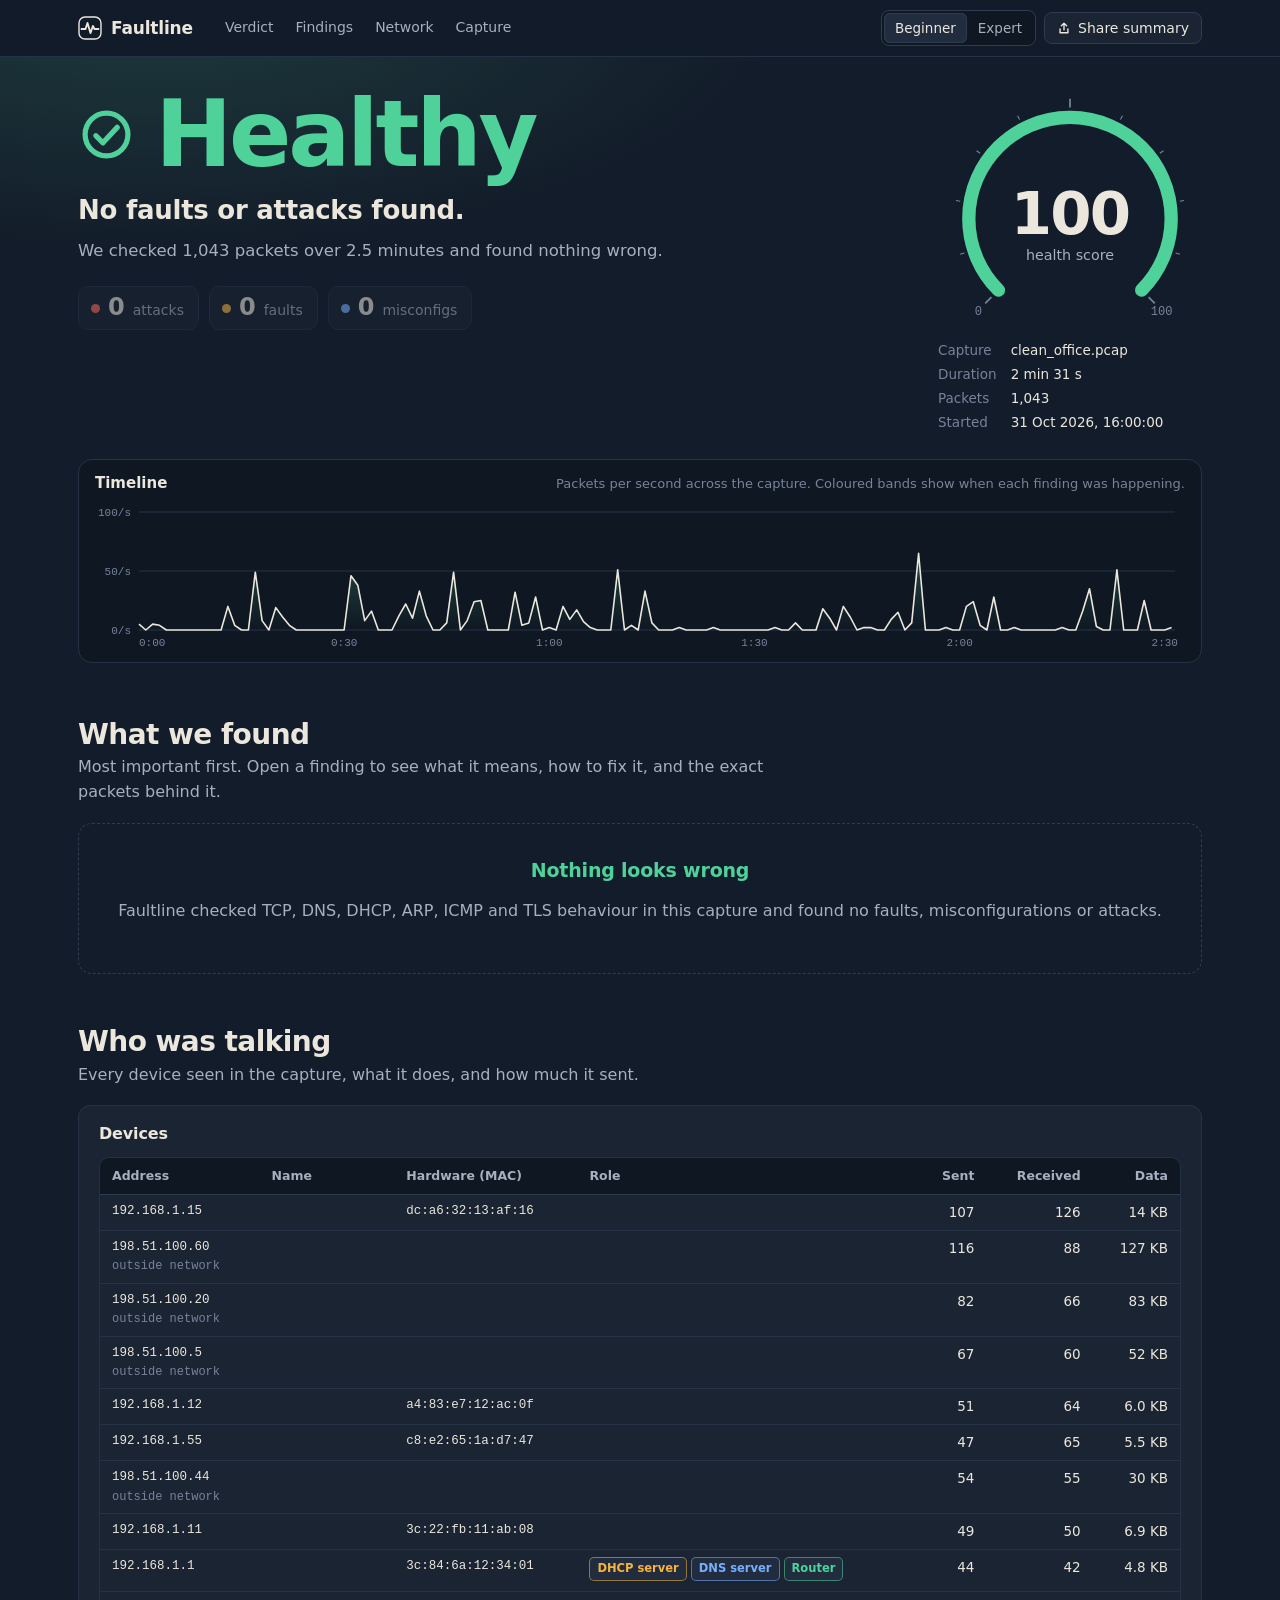
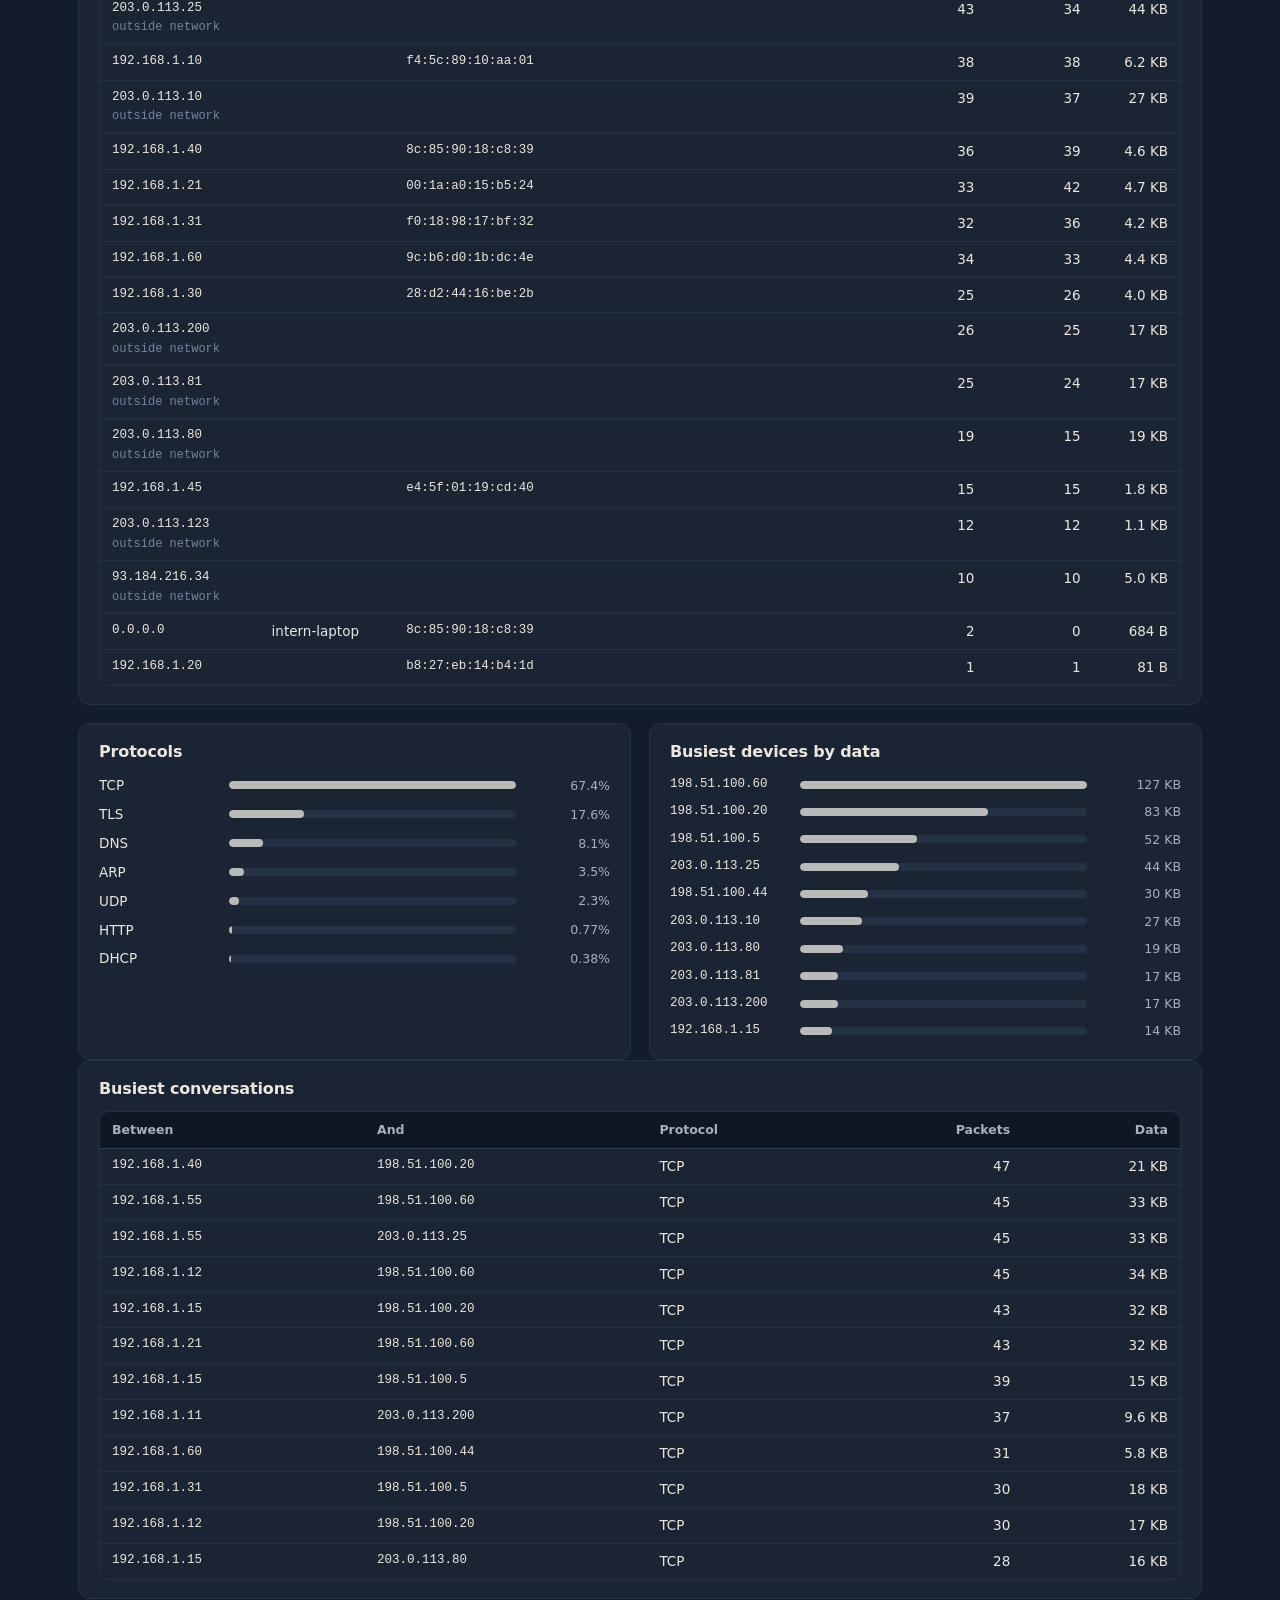
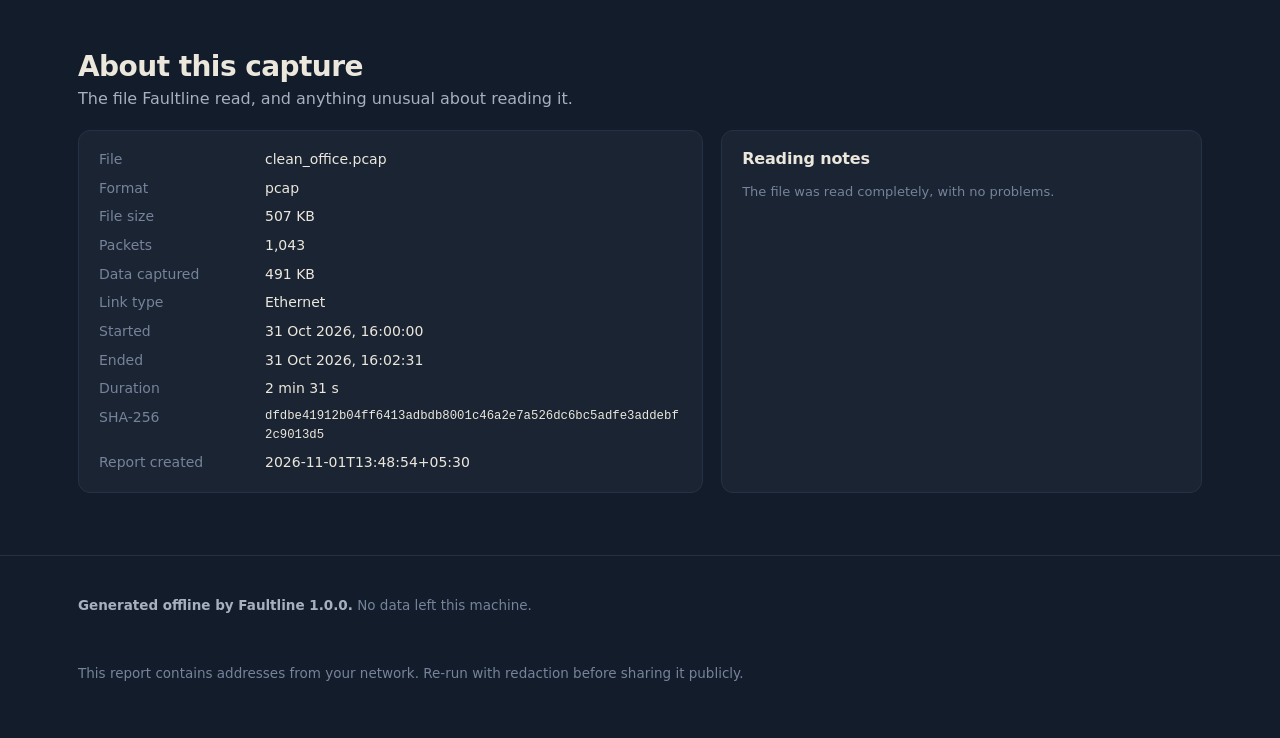
==== docs/examples/clean_office.html @ c8e60236 "All detectors complete: 100% detection, 100% fault/attack verdicts, 0 false alarms on 35-capture ben" ====
<!DOCTYPE html>
<html lang="en">
<head>
<meta charset="utf-8">
<meta http-equiv="Content-Security-Policy" content="default-src &#x27;none&#x27;; script-src &#x27;sha256-dtVXJClDF5Ho99ex5cM8N5N6ggix5v3qR6zgnEI3koM=&#x27;; style-src &#x27;sha256-35Ebjexa3i5wA7nlM9qO4n0eiUVCSTSyu6w2QqJTOJU=&#x27;; img-src data:; font-src &#x27;none&#x27;; connect-src &#x27;none&#x27;; object-src &#x27;none&#x27;; media-src &#x27;none&#x27;; frame-src &#x27;none&#x27;; worker-src &#x27;none&#x27;; manifest-src &#x27;none&#x27;; base-uri &#x27;none&#x27;; form-action &#x27;none&#x27;">
<meta name="referrer" content="no-referrer">
<meta name="viewport" content="width=device-width, initial-scale=1">
<meta name="color-scheme" content="dark light">
<meta name="generator" content="Faultline">
<link rel="icon" href="data:image/svg+xml,%3Csvg%20xmlns%3D%22http%3A%2F%2Fwww.w3.org%2F2000%2Fsvg%22%20viewBox%3D%220%200%2024%2024%22%3E%3Crect%20x%3D%221%22%20y%3D%221%22%20width%3D%2222%22%20height%3D%2222%22%20rx%3D%226%22%20fill%3D%22%23131c2a%22%20stroke%3D%22%23ece7dc%22%20stroke-width%3D%221.4%22%2F%3E%3Cpath%20d%3D%22M3.5%2013h4l2-6%203%2010%202.4-7%201.6%203h4%22%20fill%3D%22none%22%20stroke%3D%22%23ff6a5c%22%20stroke-width%3D%221.9%22%20stroke-linecap%3D%22round%22%20stroke-linejoin%3D%22round%22%2F%3E%3C%2Fsvg%3E">
<title>Healthy: clean_office.pcap | Faultline</title>
<style>/* Faultline report: one stylesheet for the exported report and the dashboard. */
:root {
  --bg: #131c2a;
  --bg-deep: #0f1723;
  --surface: #1a2433;
  --surface-2: #212d3f;
  --line: #2e3c52;
  --line-soft: #253246;
  --text: #ece7dc;
  --muted: #a6b0bf;
  --faint: #76839a;
  --attack: #ff6a5c;
  --fault: #f4b43e;
  --misconfig: #78aeff;
  --ok: #4fd19a;
  --info: #a9b4c4;
  --focus: #ffd98a;
  --status: var(--info);
  --sans: system-ui, -apple-system, "Segoe UI", Roboto, "Helvetica Neue", Arial, sans-serif;
  --display: "Avenir Next", "Avenir", "Segoe UI Variable Display", "Segoe UI", system-ui, -apple-system, sans-serif;
  --mono: ui-monospace, "SF Mono", SFMono-Regular, Menlo, Consolas, "Liberation Mono", monospace;
  color-scheme: dark;
}
[data-status="under_attack"] { --status: var(--attack); }
[data-status="faulty"] { --status: var(--fault); }
[data-status="minor_issues"] { --status: var(--misconfig); }
[data-status="healthy"] { --status: var(--ok); }

* { box-sizing: border-box; }
html { scroll-behavior: smooth; scroll-padding-top: 72px; }
body {
  margin: 0;
  background: var(--bg);
  color: var(--text);
  font: 16px/1.55 var(--sans);
  -webkit-font-smoothing: antialiased;
  text-rendering: optimizeLegibility;
}
a { color: inherit; }
button { font: inherit; color: inherit; }
:focus-visible { outline: 2px solid var(--focus); outline-offset: 2px; border-radius: 4px; }
code, .mono { font-family: var(--mono); font-size: .88em; }
code {
  background: var(--bg-deep);
  border: 1px solid var(--line-soft);
  border-radius: 5px;
  padding: .05em .4em;
  white-space: pre-wrap;
  word-break: break-word;
}
.sr-only { position: absolute; width: 1px; height: 1px; overflow: hidden; clip: rect(0 0 0 0); white-space: nowrap; }
.wrap { max-width: 1180px; margin: 0 auto; padding: 0 28px; }
noscript p { padding: 24px; }

/* ---------- top bar ---------- */
.topbar {
  position: sticky; top: 0; z-index: 20;
  background: rgba(19, 28, 42, .92);
  backdrop-filter: blur(10px);
  -webkit-backdrop-filter: blur(10px);
  border-bottom: 1px solid var(--line-soft);
}
.topbar .wrap { display: flex; align-items: center; gap: 22px; height: 56px; }
.brand { display: flex; align-items: center; gap: 9px; font: 700 17px/1 var(--display); letter-spacing: -.01em; text-decoration: none; }
.brand svg { display: block; }
.navlinks { display: flex; gap: 2px; margin-right: auto; }
.navlinks a { white-space: nowrap; text-decoration: none; color: var(--muted); font-size: 14px; padding: 6px 10px; border-radius: 6px; }
.navlinks a:hover { color: var(--text); background: var(--surface); }
.tools { display: flex; align-items: center; gap: 8px; }
.btn {
  display: inline-flex; align-items: center; gap: 7px;
  border: 1px solid var(--line); background: var(--surface);
  border-radius: 8px; padding: 7px 12px; font-size: 14px; cursor: pointer;
  text-decoration: none; white-space: nowrap; line-height: 1.2;
}
.btn:hover { background: var(--surface-2); border-color: #3c4d68; }
.btn.primary { background: var(--text); color: var(--bg); border-color: var(--text); font-weight: 600; }
.btn.primary:hover { background: #fff; }
.btn svg { flex: none; }
.segmented { display: inline-flex; border: 1px solid var(--line); border-radius: 8px; padding: 2px; background: var(--bg-deep); }
.segmented button { border: 0; background: none; border-radius: 6px; padding: 5px 11px; font-size: 13.5px; color: var(--muted); cursor: pointer; }
.segmented button[aria-pressed="true"] { background: var(--surface-2); color: var(--text); box-shadow: inset 0 0 0 1px var(--line); }

/* ---------- verdict hero ---------- */
.hero { padding: 34px 0 10px; position: relative; }
.hero::before {
  content: ""; position: absolute; inset: 0 0 auto 0; height: 420px; pointer-events: none;
  background: radial-gradient(900px 340px at 12% -10%, color-mix(in srgb, var(--status) 16%, transparent), transparent 70%);
}
.hero-grid { position: relative; display: grid; grid-template-columns: minmax(0, 1fr) 264px; gap: 40px; align-items: start; }
.status-word {
  margin: 0;
  font: 800 clamp(52px, 7.4vw, 92px)/.95 var(--display);
  letter-spacing: -.035em;
  color: var(--status);
  display: flex; align-items: center; gap: .22em;
}
.status-word .glyph { flex: none; width: .62em; height: .62em; }
.headline { margin: 16px 0 0; font: 600 clamp(20px, 2.1vw, 26px)/1.3 var(--display); letter-spacing: -.01em; max-width: 34ch; }
.summary { margin: 10px 0 0; color: var(--muted); max-width: 68ch; font-size: 16.5px; }
.counts { display: flex; flex-wrap: wrap; gap: 10px; margin: 22px 0 0; padding: 0; list-style: none; }
.count {
  display: flex; align-items: baseline; gap: 8px;
  padding: 8px 14px 8px 12px; border-radius: 10px;
  background: var(--surface); border: 1px solid var(--line-soft);
  text-decoration: none;
}
button.count { cursor: pointer; }
button.count:hover { border-color: var(--line); background: var(--surface-2); }
.count b { font: 700 24px/1 var(--display); }
.count span { color: var(--muted); font-size: 14px; }
.count::before { content: ""; width: 9px; height: 9px; border-radius: 50%; background: var(--c); align-self: center; }
.count.zero { opacity: .55; }
.c-attack { --c: var(--attack); }
.c-fault { --c: var(--fault); }
.c-misconfig { --c: var(--misconfig); }
.c-info { --c: var(--info); }
.c-ok { --c: var(--ok); }

.hero-side { display: flex; flex-direction: column; align-items: stretch; gap: 14px; }
.gauge { width: 100%; max-width: 264px; display: block; }
.gauge .track { stroke: var(--line); }
.gauge .tick { stroke: var(--faint); }
.gauge .value { stroke: var(--status); }
.gauge .num { fill: var(--text); font: 800 54px var(--display); letter-spacing: -.03em; }
.gauge .lbl { fill: var(--muted); font: 500 13px var(--sans); }
.gauge .end { fill: var(--faint); font: 500 11px var(--mono); }
.meta { display: grid; grid-template-columns: auto 1fr; gap: 3px 14px; margin: 0; font-size: 13.5px; }
.meta dt { color: var(--faint); }
.meta dd { margin: 0; color: var(--text); overflow-wrap: anywhere; }
.notice {
  position: relative; margin: 20px 0 0; padding: 10px 14px; border-radius: 10px;
  border: 1px solid color-mix(in srgb, var(--fault) 45%, transparent);
  background: color-mix(in srgb, var(--fault) 9%, transparent);
  font-size: 14px; display: flex; gap: 10px; align-items: baseline;
}
.notice a { color: var(--fault); }
.privacy { border-color: color-mix(in srgb, var(--ok) 45%, transparent); background: color-mix(in srgb, var(--ok) 8%, transparent); }

/* ---------- seismogram timeline ---------- */
.seismo { position: relative; margin: 26px 0 0; padding: 14px 16px 12px; background: var(--bg-deep); border: 1px solid var(--line-soft); border-radius: 14px; }
.seismo-head { display: flex; align-items: baseline; justify-content: space-between; gap: 16px; margin-bottom: 6px; }
.seismo-head h2 { margin: 0; font: 600 15px/1.2 var(--display); }
.seismo-head p { margin: 0; color: var(--faint); font-size: 13px; }
.chart { position: relative; min-height: 150px; }
.chart svg { display: block; width: 100%; height: 100%; overflow: visible; }
.chart .grid { stroke: var(--line-soft); stroke-width: 1; }
.chart .axis { fill: var(--faint); font: 11px var(--mono); }
.chart .trace { fill: none; stroke: var(--text); stroke-width: 1.6; stroke-linejoin: round; }
.chart .fill { fill: url(#fl-trace-fill); }
.chart stop.s0 { stop-color: var(--status); stop-opacity: .26; }
.chart stop.s1 { stop-color: var(--status); stop-opacity: 0; }
.k-attack { fill: var(--attack); stroke: var(--attack); --c: var(--attack); }
.k-fault { fill: var(--fault); stroke: var(--fault); --c: var(--fault); }
.k-misconfig { fill: var(--misconfig); stroke: var(--misconfig); --c: var(--misconfig); }
.k-info { fill: var(--info); stroke: var(--info); --c: var(--info); }
.chart .band { stroke: none; }
.chart .stem { stroke-width: 1; opacity: .55; fill: none; }
.chart .pin rect { stroke: var(--bg-deep); stroke-width: 2; }
.chart .band { opacity: .07; }
.chart .band.hot { opacity: .2; }
.chart .lane { opacity: .85; }
.chart .lane.hot { opacity: 1; stroke: var(--text); stroke-width: 1; }
.chart .pin { cursor: pointer; }
.chart .pin-label { font: 700 11px var(--sans); fill: var(--bg-deep); stroke: none; pointer-events: none; }
.chart .cursor { stroke: var(--focus); stroke-width: 1; opacity: 0; pointer-events: none; }
.chart.hovering .cursor { opacity: .8; }
.tooltip {
  position: absolute; top: 0; z-index: 3; pointer-events: none; opacity: 0;
  min-width: 170px; max-width: 280px; padding: 8px 10px; border-radius: 8px;
  background: var(--surface-2); border: 1px solid var(--line); font-size: 12.5px;
  box-shadow: 0 8px 24px rgba(0, 0, 0, .35);
}
.chart.hovering .tooltip { opacity: 1; }
.tooltip b { font-family: var(--mono); font-weight: 600; }
.tooltip ul { margin: 4px 0 0; padding: 0; list-style: none; }
.tooltip li { display: flex; gap: 6px; align-items: baseline; color: var(--muted); }
.tooltip li::before { content: ""; flex: none; width: 7px; height: 7px; border-radius: 2px; background: var(--c); transform: translateY(-1px); }
.legend { display: flex; flex-wrap: wrap; gap: 6px; margin: 10px 0 0; padding: 0; list-style: none; }
.legend button {
  display: inline-flex; align-items: center; gap: 7px; max-width: 360px;
  border: 1px solid var(--line-soft); background: var(--surface); border-radius: 999px;
  padding: 3px 11px 3px 4px; font-size: 12.5px; color: var(--muted); cursor: pointer;
}
.legend button:hover { color: var(--text); border-color: var(--line); }
.legend .fid { font: 600 11px/1 var(--mono); color: var(--bg); background: var(--c); border-radius: 999px; padding: 4px 6px; }
.legend .ltxt { overflow: hidden; text-overflow: ellipsis; white-space: nowrap; }

@media (prefers-reduced-motion: no-preference) {
  .chart .trace.draw { stroke-dasharray: var(--len); stroke-dashoffset: var(--len); animation: draw 1.6s cubic-bezier(.3, .6, .2, 1) .15s forwards; }
  .chart .fill.draw { opacity: 0; animation: fade .8s ease 1.1s forwards; }
  .gauge .value.draw { animation: sweep 1.3s cubic-bezier(.3, .6, .2, 1) .2s backwards; }
  .card-body { animation: fade .22s ease; }
}
@keyframes draw { to { stroke-dashoffset: 0; } }
@keyframes fade { from { opacity: 0; } to { opacity: 1; } }
@keyframes sweep { from { stroke-dashoffset: var(--arc); } }

/* ---------- sections ---------- */
.section { padding: 46px 0 6px; }
.section-head { display: flex; align-items: end; justify-content: space-between; gap: 20px; flex-wrap: wrap; margin-bottom: 18px; }
.section-head h2, .h2 { margin: 0; font: 700 28px/1.15 var(--display); letter-spacing: -.02em; }
.section-head p { margin: 4px 0 0; color: var(--muted); max-width: 70ch; }
h3 { font: 600 19px/1.3 var(--display); letter-spacing: -.01em; margin: 0; }
h4 { margin: 0 0 6px; font: 600 14.5px/1.3 var(--display); color: var(--text); }

/* pills */
.pill { display: inline-flex; align-items: center; gap: 6px; font-size: 12.5px; font-weight: 600; line-height: 1; padding: 5px 9px; border-radius: 999px; color: var(--c); background: color-mix(in srgb, var(--c) 14%, transparent); border: 1px solid color-mix(in srgb, var(--c) 35%, transparent); white-space: nowrap; }
.sev { display: inline-flex; align-items: center; gap: 6px; font-size: 13px; color: var(--muted); white-space: nowrap; }
.pips { display: inline-flex; gap: 2px; }
.pips i { width: 4px; height: 11px; border-radius: 1px; background: var(--line); }
.pips i.on { background: var(--c, var(--text)); }
.conf { font-size: 13px; color: var(--muted); white-space: nowrap; }
.fid-tag { font: 600 12px var(--mono); color: var(--faint); }

/* ---------- fix this first ---------- */
.incidents { display: grid; gap: 16px; }
.incident {
  position: relative; display: grid; grid-template-columns: minmax(0, 1.25fr) minmax(0, 1fr); gap: 0;
  border-radius: 16px; overflow: hidden;
  background: var(--surface); border: 1px solid var(--line-soft);
}
.incident::before { content: ""; position: absolute; left: 0; top: 0; bottom: 0; width: 4px; background: var(--c); }
.incident-main { padding: 22px 24px 22px 28px; }
.incident-main .row { display: flex; gap: 10px; align-items: center; flex-wrap: wrap; margin-bottom: 10px; }
.incident-main p.story { color: var(--muted); margin: 10px 0 16px; max-width: 64ch; }
.chain { display: flex; flex-wrap: wrap; align-items: stretch; gap: 0; margin: 0; padding: 0; list-style: none; }
.chain li { display: flex; align-items: center; }
.chain li + li::before {
  content: ""; width: 34px; height: 2px; flex: none; margin: 0 2px;
  background: linear-gradient(90deg, color-mix(in srgb, var(--c) 70%, transparent), var(--line));
}
.node {
  display: flex; flex-direction: column; gap: 2px; align-items: flex-start; text-align: left;
  max-width: 250px; padding: 8px 12px; border-radius: 10px; cursor: pointer;
  background: var(--bg-deep); border: 1px solid var(--line);
}
.node:hover { border-color: var(--c); }
.node small { font-size: 11.5px; color: var(--faint); }
.node small b { color: var(--c); font-weight: 600; }
.node span { font-size: 13.5px; line-height: 1.3; }
.node.root { border-color: color-mix(in srgb, var(--c) 60%, transparent); box-shadow: 0 0 0 3px color-mix(in srgb, var(--c) 12%, transparent); }
.incident-fix { padding: 22px 24px; background: var(--surface-2); border-left: 1px solid var(--line-soft); }
.steps { margin: 0; padding: 0; list-style: none; counter-reset: s; display: grid; gap: 10px; }
.steps li { counter-increment: s; display: grid; grid-template-columns: 26px 1fr; gap: 10px; align-items: start; }
.steps li::before {
  content: counter(s); display: grid; place-items: center; width: 24px; height: 24px; border-radius: 50%;
  font: 700 12.5px/1 var(--display); color: var(--bg); background: var(--text); margin-top: 1px;
}

/* ---------- findings ---------- */
.chips { display: flex; gap: 6px; flex-wrap: wrap; }
.chip { border: 1px solid var(--line); background: transparent; border-radius: 999px; padding: 6px 13px; font-size: 14px; color: var(--muted); cursor: pointer; display: inline-flex; gap: 7px; align-items: center; }
.chip:hover { color: var(--text); }
.chip[aria-pressed="true"] { color: var(--bg); background: var(--text); border-color: var(--text); }
.chip .n { font: 600 12px var(--mono); opacity: .8; }
.chip[disabled] { opacity: .4; cursor: default; }
.finding-list { display: grid; gap: 12px; }
.card {
  position: relative; border-radius: 12px; background: var(--surface); border: 1px solid var(--line-soft);
  scroll-margin-top: 76px;
}
.card::before { content: ""; position: absolute; left: -1px; top: 14px; bottom: 14px; width: 3px; border-radius: 2px; background: var(--c); }
.card.flash { animation: flash 1.4s ease; }
@keyframes flash { 0%, 40% { box-shadow: 0 0 0 2px var(--c); } 100% { box-shadow: 0 0 0 0 transparent; } }
.card-head { display: grid; grid-template-columns: minmax(0, 1fr) auto; gap: 8px 18px; padding: 18px 22px; }
.card-tags { display: flex; gap: 10px; align-items: center; flex-wrap: wrap; margin-bottom: 8px; }
.card-head p { margin: 5px 0 0; color: var(--muted); max-width: 78ch; }
.toggle {
  align-self: start; border: 1px solid var(--line); background: var(--bg-deep); border-radius: 8px;
  padding: 7px 12px; font-size: 13.5px; cursor: pointer; display: inline-flex; gap: 7px; align-items: center; color: var(--muted);
}
.toggle:hover { color: var(--text); }
.toggle svg { transition: transform .2s ease; }
.toggle[aria-expanded="true"] svg { transform: rotate(180deg); }
.symlink { display: inline-flex; gap: 6px; align-items: center; margin-top: 8px; font-size: 13.5px; color: var(--muted); }
.linkish { background: none; border: 0; padding: 0; color: var(--text); text-decoration: underline; text-decoration-color: var(--faint); text-underline-offset: 3px; cursor: pointer; font-size: inherit; }
.linkish:hover { text-decoration-color: var(--text); }
.card-body { border-top: 1px solid var(--line-soft); padding: 20px 22px 22px; display: grid; gap: 22px; }
.card-body[hidden] { display: none; }
.cols { display: grid; grid-template-columns: minmax(0, 1fr) minmax(0, 1fr); gap: 22px 28px; }
.cols-right { display: grid; gap: 20px; align-content: start; }
.block p { margin: 0; color: var(--text); }
.block p + p { margin-top: 8px; }
.analogy { color: var(--muted) !important; padding-left: 12px; border-left: 2px solid var(--line); font-style: italic; }
.ordered { margin: 0; padding: 0; list-style: none; counter-reset: s; display: grid; gap: 8px; }
.ordered li { counter-increment: s; display: grid; grid-template-columns: 22px 1fr; gap: 8px; }
.ordered li::before { content: counter(s) "."; font: 600 14px var(--display); color: var(--faint); text-align: right; }

/* reasoning */
.reason { background: var(--bg-deep); border: 1px solid var(--line-soft); border-radius: 12px; padding: 16px 18px; }
.reason > p.lead { margin: 0 0 12px; color: var(--muted); font-size: 14.5px; }
.scorebar { display: flex; height: 12px; border-radius: 999px; overflow: hidden; background: var(--line-soft); }
.scorebar i { display: block; height: 100%; background: var(--c); min-width: 0; }
.scorebar i + i { box-shadow: -2px 0 0 var(--bg-deep); }
.scorekey { display: flex; flex-wrap: wrap; gap: 6px 18px; margin: 8px 0 14px; padding: 0; list-style: none; font-size: 13px; color: var(--muted); }
.scorekey li { display: flex; align-items: center; gap: 6px; }
.scorekey li::before { content: ""; width: 9px; height: 9px; border-radius: 2px; background: var(--c); }
.scorekey li.win { color: var(--text); font-weight: 600; }
.hyps { display: grid; grid-template-columns: repeat(auto-fit, minmax(220px, 1fr)); gap: 12px; }
.hyp h5 { margin: 0 0 6px; font: 600 13px var(--sans); color: var(--c); display: flex; gap: 8px; align-items: center; }
.hyp ul { margin: 0; padding: 0; list-style: none; display: grid; gap: 6px; }
.hyp li { display: grid; grid-template-columns: 34px 1fr; gap: 8px; font-size: 14px; align-items: baseline; }
.dots { display: inline-flex; gap: 3px; }
.dots i { width: 7px; height: 7px; border-radius: 50%; background: var(--line); }
.dots i.on { background: var(--c); }
.dots i.half { background: linear-gradient(90deg, var(--c) 50%, var(--line) 50%); }
.whynot { margin: 14px 0 0; padding: 0; list-style: none; display: grid; gap: 8px; }
.whynot li { border-top: 1px dashed var(--line); padding-top: 10px; font-size: 14px; }
.whynot b { font-weight: 600; }
.whynot p { margin: 3px 0 0; color: var(--muted); }

/* evidence */
.evidence-tools { display: flex; flex-wrap: wrap; gap: 8px; align-items: center; margin-bottom: 10px; }
.filter { display: flex; align-items: center; gap: 8px; flex-wrap: wrap; font-size: 13px; color: var(--muted); }
.filter code { font-size: 12.5px; max-width: 520px; overflow: hidden; text-overflow: ellipsis; white-space: nowrap; display: inline-block; vertical-align: bottom; }
.table-scroll { overflow-x: auto; border: 1px solid var(--line-soft); border-radius: 10px; }
table { border-collapse: collapse; width: 100%; font-size: 13.5px; }
th { text-align: left; font-weight: 600; color: var(--muted); font-size: 12.5px; padding: 8px 12px; border-bottom: 1px solid var(--line); background: var(--bg-deep); white-space: nowrap; }
td { padding: 7px 12px; border-bottom: 1px solid var(--line-soft); vertical-align: top; }
tr:last-child td { border-bottom: 0; }
td.num, th.num { text-align: right; font-variant-numeric: tabular-nums; white-space: nowrap; }
td.mono { font-family: var(--mono); font-size: 12.5px; overflow-wrap: anywhere; }
.evidence td.mono { white-space: pre-wrap; }
.more { margin: 8px 0 0; font-size: 13px; color: var(--faint); }
.hostlist { display: flex; flex-wrap: wrap; gap: 6px; margin: 0; padding: 0; list-style: none; }
.hostlist li { font: 12.5px var(--mono); background: var(--bg-deep); border: 1px solid var(--line-soft); border-radius: 6px; padding: 3px 7px; overflow-wrap: anywhere; }
.mitre { display: inline-flex; gap: 8px; align-items: center; font-size: 13.5px; padding: 6px 10px; border-radius: 8px; border: 1px solid color-mix(in srgb, var(--attack) 35%, transparent); background: color-mix(in srgb, var(--attack) 7%, transparent); }
.mitre b { font-family: var(--mono); font-weight: 600; color: var(--attack); }
.tech { font: 13px/1.6 var(--mono); color: var(--muted); background: var(--bg-deep); border: 1px solid var(--line-soft); border-radius: 10px; padding: 12px 14px; margin: 0; white-space: pre-wrap; overflow-wrap: anywhere; }
.metrics { display: grid; grid-template-columns: repeat(auto-fill, minmax(170px, 1fr)); gap: 6px 16px; margin: 10px 0 0; font-size: 13px; }
.metrics div { display: flex; flex-direction: column; }
.metrics dt { color: var(--faint); font-family: var(--mono); font-size: 11.5px; }
.metrics dd { margin: 0; overflow-wrap: anywhere; }
body:not(.expert) .expert-only { display: none !important; }
body.expert .beginner-only { display: none !important; }
.empty { padding: 34px; text-align: center; color: var(--muted); border: 1px dashed var(--line); border-radius: 14px; }
.empty h3 { color: var(--ok); margin-bottom: 6px; }

/* ---------- network ---------- */
.net-grid { display: grid; grid-template-columns: minmax(0, 1fr) minmax(0, 1fr); gap: 18px; margin-top: 18px; }
.panel { background: var(--surface); border: 1px solid var(--line-soft); border-radius: 12px; padding: 18px 20px; }
.panel h3 { font-size: 16px; margin-bottom: 12px; }
.hosts td:first-child { white-space: nowrap; }
.badge { display: inline-block; font-family: var(--sans); white-space: nowrap; font-size: 11.5px; font-weight: 600; padding: 2px 7px; margin: 0 4px 3px 0; border-radius: 5px; background: var(--surface-2); border: 1px solid var(--line); color: var(--text); }
.badge.r-gateway { border-color: color-mix(in srgb, var(--ok) 55%, transparent); color: var(--ok); }
.badge.r-dns-server { border-color: color-mix(in srgb, var(--misconfig) 55%, transparent); color: var(--misconfig); }
.badge.r-dhcp-server { border-color: color-mix(in srgb, var(--fault) 55%, transparent); color: var(--fault); }
.badge.flag { border-color: color-mix(in srgb, var(--attack) 55%, transparent); color: var(--attack); }
.ext { color: var(--faint); font-size: 12px; }
.bars { margin: 0; padding: 0; list-style: none; display: grid; gap: 8px; }
.bars li { display: grid; grid-template-columns: 120px minmax(0, 1fr) 84px; gap: 10px; align-items: center; font-size: 13.5px; }
.bars .lbl { overflow: hidden; text-overflow: ellipsis; white-space: nowrap; }
.bars .lbl.mono { font-size: 12.5px; }
.bars .bar { height: 8px; border-radius: 999px; background: var(--line-soft); overflow: hidden; }
.bars .bar i { display: block; height: 100%; border-radius: 999px; background: var(--text); opacity: .75; }
.bars .val { text-align: right; color: var(--muted); font-variant-numeric: tabular-nums; font-size: 12.5px; }

/* ---------- capture ---------- */
.capture-grid { display: grid; grid-template-columns: minmax(0, 1.3fr) minmax(0, 1fr); gap: 18px; }
.kv { display: grid; grid-template-columns: 150px 1fr; gap: 7px 16px; margin: 0; font-size: 14px; }
.kv dt { color: var(--faint); }
.kv dd { margin: 0; overflow-wrap: anywhere; }
.warnlist { margin: 0; padding: 0; list-style: none; display: grid; gap: 8px; font-size: 14px; }
.warnlist li { padding: 9px 12px; border-radius: 8px; background: color-mix(in srgb, var(--fault) 8%, transparent); border: 1px solid color-mix(in srgb, var(--fault) 30%, transparent); overflow-wrap: anywhere; }

/* ---------- footer, toast ---------- */
.footer { margin-top: 56px; padding: 26px 0 40px; border-top: 1px solid var(--line-soft); color: var(--faint); font-size: 13.5px; }
.footer .wrap { display: flex; justify-content: space-between; gap: 20px; flex-wrap: wrap; }
.footer strong { color: var(--muted); font-weight: 600; }
.toast {
  position: fixed; left: 50%; bottom: 26px; z-index: 50; transform: translate(-50%, 20px); opacity: 0;
  background: var(--text); color: var(--bg); font-weight: 600; font-size: 14px;
  padding: 10px 16px; border-radius: 10px; transition: opacity .2s ease, transform .2s ease; pointer-events: none;
}
.toast.show { opacity: 1; transform: translate(-50%, 0); }

/* ---------- responsive ---------- */
@media (max-width: 1380px) { [data-embedded="1"] .navlinks { display: none; } [data-embedded="1"] .tools { margin-left: auto; } }
@media (max-width: 980px) {
  .navlinks { display: none; }
  .hero-grid { grid-template-columns: 1fr; gap: 20px; }
  .hero-side { flex-direction: row; align-items: center; }
  .gauge { max-width: 200px; }
  .incident { grid-template-columns: 1fr; }
  .incident-fix { border-left: 0; border-top: 1px solid var(--line-soft); }
  .cols, .net-grid, .capture-grid { grid-template-columns: 1fr; }
}
@media (max-width: 640px) {
  .wrap { padding: 0 16px; }
  .tools .label { display: none; }
  .card-head { grid-template-columns: 1fr; }
  .hero-side { flex-direction: column; }
  .bars li { grid-template-columns: 90px minmax(0, 1fr) 70px; }
  .kv { grid-template-columns: 1fr; }
}

/* ---------- print (light) ---------- */
@media print {
  :root {
    --bg: #fff; --bg-deep: #f5f6f8; --surface: #fff; --surface-2: #f7f7f9; --line: #c9ced8; --line-soft: #dde1e8;
    --text: #141a24; --muted: #3e4756; --faint: #5d6778;
    --attack: #c62f22; --fault: #a8650a; --misconfig: #1f5fc4; --ok: #137a4c; --info: #5d6778;
    color-scheme: light;
  }
  body { font-size: 11.5pt; background: #fff; }
  .topbar, .toggle, .chips, .btn, .legend, .toast, .tooltip, .no-print { display: none !important; }
  .hero::before { display: none; }
  .card-body[hidden] { display: grid !important; }
  .expert-only { display: revert !important; }
  .incident, .reason, .block, tr { break-inside: avoid; box-shadow: none; }
  .section { padding-top: 22px; }
  .chart .trace { stroke: #141a24; }
  .gauge .value, .chart .trace, .chart .fill { animation: none !important; stroke-dashoffset: 0 !important; opacity: 1 !important; }
  .chart .trace { stroke-dasharray: none !important; }
  .chart .pin-label { fill: #fff; }
  .section-head, h2, h3, h4 { break-after: avoid; page-break-after: avoid; }
  .steps li::before { color: #fff; background: #141a24; }
  a { text-decoration: none; }
}
</style>
</head>
<body>
<div id="app"></div>
<noscript><p>This report needs JavaScript to display. The raw data is embedded in this file as JSON.</p></noscript>
<script type="application/json" id="faultline-data">{"tool":{"name":"Faultline","version":"1.0.0"},"generated_at":"2026-11-01T13:48:54+05:30","capture":{"name":"clean_office.pcap","format":"pcap","compressed":false,"file_bytes":507237,"packets":1043,"bytes_captured":490525,"linktypes":[1],"first_ts":1793462400.5,"last_ts":1793462551.867157,"duration":151.36715698242188,"truncated":false,"limited":false,"warnings":[],"sha256":"dfdbe41912b04ff6413adbdb8001c46a2e7a526dc6bc5adfe3addebf2c9013d5","malformed_packets":0},"verdict":{"status":"healthy","headline":"No faults or attacks found.","summary":"We checked 1,043 packets over 2.5 minutes and found nothing wrong.","score":100,"counts":{"attack":0,"fault":0,"misconfig":0,"info":0}},"findings":[],"incidents":[],"hosts":[{"ip":"192.168.1.15","macs":["dc:a6:32:13:af:16"],"first_ts":1793462441.18718,"last_ts":1793462538.353548,"packets_sent":107,"packets_recv":126,"bytes_sent":14303,"roles":[],"names":[],"local":true},{"ip":"192.168.1.12","macs":["a4:83:e7:12:ac:0f"],"first_ts":1793462422.424209,"last_ts":1793462551.867157,"packets_sent":51,"packets_recv":64,"bytes_sent":5975,"roles":[],"names":[],"local":true},{"ip":"192.168.1.55","macs":["c8:e2:65:1a:d7:47"],"first_ts":1793462417.72902,"last_ts":1793462460.78799,"packets_sent":47,"packets_recv":65,"bytes_sent":5538,"roles":[],"names":[],"local":true},{"ip":"192.168.1.11","macs":["3c:22:fb:11:ab:08"],"first_ts":1793462421.546896,"last_ts":1793462525.970384,"packets_sent":49,"packets_recv":50,"bytes_sent":6893,"roles":[],"names":[],"local":true},{"ip":"192.168.1.1","macs":["3c:84:6a:12:34:01"],"first_ts":1793462400.509733,"last_ts":1793462547.078476,"packets_sent":44,"packets_recv":42,"bytes_sent":4767,"roles":["dhcp-server","dns-server","gateway"],"names":[],"local":true},{"ip":"192.168.1.10","macs":["f4:5c:89:10:aa:01"],"first_ts":1793462432.331751,"last_ts":1793462465.59432,"packets_sent":38,"packets_recv":38,"bytes_sent":6158,"roles":[],"names":[],"local":true},{"ip":"192.168.1.40","macs":["8c:85:90:18:c8:39"],"first_ts":1793462402.695044,"last_ts":1793462535.653986,"packets_sent":36,"packets_recv":39,"bytes_sent":4600,"roles":[],"names":[],"local":true},{"ip":"192.168.1.21","macs":["00:1a:a0:15:b5:24"],"first_ts":1793462472.189163,"last_ts":1793462543.676327,"packets_sent":33,"packets_recv":42,"bytes_sent":4691,"roles":[],"names":[],"local":true},{"ip":"192.168.1.31","macs":["f0:18:98:17:bf:32"],"first_ts":1793462402.992871,"last_ts":1793462528.906241,"packets_sent":32,"packets_recv":36,"bytes_sent":4196,"roles":[],"names":[],"local":true},{"ip":"192.168.1.60","macs":["9c:b6:d0:1b:dc:4e"],"first_ts":1793462420.828512,"last_ts":1793462506.03837,"packets_sent":34,"packets_recv":33,"bytes_sent":4448,"roles":[],"names":[],"local":true},{"ip":"192.168.1.30","macs":["28:d2:44:16:be:2b"],"first_ts":1793462441.971228,"last_ts":1793462547.375787,"packets_sent":25,"packets_recv":26,"bytes_sent":3981,"roles":[],"names":[],"local":true},{"ip":"192.168.1.45","macs":["e4:5f:01:19:cd:40"],"first_ts":1793462431.937092,"last_ts":1793462493.099263,"packets_sent":15,"packets_recv":15,"bytes_sent":1798,"roles":[],"names":[],"local":true},{"ip":"0.0.0.0","macs":["8c:85:90:18:c8:39"],"first_ts":1793462400.5,"last_ts":1793462400.511299,"packets_sent":2,"packets_recv":0,"bytes_sent":684,"roles":[],"names":["intern-laptop"],"local":true},{"ip":"192.168.1.20","macs":["b8:27:eb:14:b4:1d"],"first_ts":1793462496.367657,"last_ts":1793462496.387027,"packets_sent":1,"packets_recv":1,"bytes_sent":81,"roles":[],"names":[],"local":true},{"ip":"198.51.100.60","macs":[],"first_ts":1793462417.740452,"last_ts":1793462543.676327,"packets_sent":116,"packets_recv":88,"bytes_sent":126656,"roles":[],"names":[],"local":false},{"ip":"198.51.100.20","macs":[],"first_ts":1793462448.873944,"last_ts":1793462540.020402,"packets_sent":82,"packets_recv":66,"bytes_sent":82778,"roles":[],"names":[],"local":false},{"ip":"198.51.100.5","macs":[],"first_ts":1793462431.74689,"last_ts":1793462538.353548,"packets_sent":67,"packets_recv":60,"bytes_sent":51804,"roles":[],"names":[],"local":false},{"ip":"198.51.100.44","macs":[],"first_ts":1793462413.472582,"last_ts":1793462522.072041,"packets_sent":54,"packets_recv":55,"bytes_sent":29858,"roles":[],"names":[],"local":false},{"ip":"203.0.113.25","macs":[],"first_ts":1793462439.503027,"last_ts":1793462446.704951,"packets_sent":43,"packets_recv":34,"bytes_sent":43736,"roles":[],"names":[],"local":false},{"ip":"203.0.113.10","macs":[],"first_ts":1793462431.96709,"last_ts":1793462523.241364,"packets_sent":39,"packets_recv":37,"bytes_sent":27445,"roles":[],"names":[],"local":false},{"ip":"203.0.113.200","macs":[],"first_ts":1793462449.957357,"last_ts":1793462525.970384,"packets_sent":26,"packets_recv":25,"bytes_sent":16667,"roles":[],"names":[],"local":false},{"ip":"203.0.113.81","macs":[],"first_ts":1793462500.666498,"last_ts":1793462547.375787,"packets_sent":25,"packets_recv":24,"bytes_sent":16812,"roles":[],"names":[],"local":false},{"ip":"203.0.113.80","macs":[],"first_ts":1793462455.835918,"last_ts":1793462456.260046,"packets_sent":19,"packets_recv":15,"bytes_sent":19036,"roles":[],"names":[],"local":false},{"ip":"203.0.113.123","macs":[],"first_ts":1793462403.0,"last_ts":1793462551.867157,"packets_sent":12,"packets_recv":12,"bytes_sent":1080,"roles":[],"names":[],"local":false},{"ip":"93.184.216.34","macs":[],"first_ts":1793462510.846946,"last_ts":1793462511.603496,"packets_sent":10,"packets_recv":10,"bytes_sent":5028,"roles":[],"names":[],"local":false}],"stats":{"protocols":{"TCP":703,"TLS":184,"DNS":84,"ARP":36,"UDP":24,"HTTP":8,"DHCP":4},"top_talkers":[{"ip":"198.51.100.60","packets":116,"bytes":126656,"local":false},{"ip":"198.51.100.20","packets":82,"bytes":82778,"local":false},{"ip":"198.51.100.5","packets":67,"bytes":51804,"local":false},{"ip":"203.0.113.25","packets":43,"bytes":43736,"local":false},{"ip":"198.51.100.44","packets":54,"bytes":29858,"local":false},{"ip":"203.0.113.10","packets":39,"bytes":27445,"local":false},{"ip":"203.0.113.80","packets":19,"bytes":19036,"local":false},{"ip":"203.0.113.81","packets":25,"bytes":16812,"local":false},{"ip":"203.0.113.200","packets":26,"bytes":16667,"local":false},{"ip":"192.168.1.15","packets":107,"bytes":14303,"local":true}],"conversations":[{"a":"192.168.1.40","b":"198.51.100.20","proto":"TCP","packets":47,"bytes":20839},{"a":"192.168.1.55","b":"198.51.100.60","proto":"TCP","packets":45,"bytes":33096},{"a":"192.168.1.55","b":"203.0.113.25","proto":"TCP","packets":45,"bytes":33066},{"a":"192.168.1.12","b":"198.51.100.60","proto":"TCP","packets":45,"bytes":33994},{"a":"192.168.1.15","b":"198.51.100.20","proto":"TCP","packets":43,"bytes":32066},{"a":"192.168.1.21","b":"198.51.100.60","proto":"TCP","packets":43,"bytes":32186},{"a":"192.168.1.15","b":"198.51.100.5","proto":"TCP","packets":39,"bytes":15419},{"a":"192.168.1.11","b":"203.0.113.200","proto":"TCP","packets":37,"bytes":9642},{"a":"192.168.1.60","b":"198.51.100.44","proto":"TCP","packets":31,"bytes":5779},{"a":"192.168.1.31","b":"198.51.100.5","proto":"TCP","packets":30,"bytes":17769},{"a":"192.168.1.12","b":"198.51.100.20","proto":"TCP","packets":30,"bytes":17068},{"a":"192.168.1.15","b":"203.0.113.80","proto":"TCP","packets":28,"bytes":16419},{"a":"192.168.1.15","b":"203.0.113.10","proto":"TCP","packets":24,"bytes":10578},{"a":"192.168.1.15","b":"198.51.100.60","proto":"TCP","packets":21,"bytes":8218},{"a":"192.168.1.10","b":"203.0.113.25","proto":"TCP","packets":18,"bytes":4271}],"timeline":{"start":1793462400.5,"bucket_seconds":1,"series":[{"t":1793462400,"packets":5,"bytes":1410},{"t":1793462401,"packets":0,"bytes":0},{"t":1793462402,"packets":5,"bytes":210},{"t":1793462403,"packets":4,"bytes":360},{"t":1793462404,"packets":0,"bytes":0},{"t":1793462405,"packets":0,"bytes":0},{"t":1793462406,"packets":0,"bytes":0},{"t":1793462407,"packets":0,"bytes":0},{"t":1793462408,"packets":0,"bytes":0},{"t":1793462409,"packets":0,"bytes":0},{"t":1793462410,"packets":0,"bytes":0},{"t":1793462411,"packets":0,"bytes":0},{"t":1793462412,"packets":0,"bytes":0},{"t":1793462413,"packets":20,"bytes":8001},{"t":1793462414,"packets":4,"bytes":264},{"t":1793462415,"packets":0,"bytes":0},{"t":1793462416,"packets":0,"bytes":0},{"t":1793462417,"packets":49,"bytes":37026},{"t":1793462418,"packets":8,"bytes":2811},{"t":1793462419,"packets":0,"bytes":0},{"t":1793462420,"packets":19,"bytes":5094},{"t":1793462421,"packets":11,"bytes":2912},{"t":1793462422,"packets":4,"bytes":264},{"t":1793462423,"packets":0,"bytes":0},{"t":1793462424,"packets":0,"bytes":0},{"t":1793462425,"packets":0,"bytes":0},{"t":1793462426,"packets":0,"bytes":0},{"t":1793462427,"packets":0,"bytes":0},{"t":1793462428,"packets":0,"bytes":0},{"t":1793462429,"packets":0,"bytes":0},{"t":1793462430,"packets":0,"bytes":0},{"t":1793462431,"packets":46,"bytes":23460},{"t":1793462432,"packets":38,"bytes":13001},{"t":1793462433,"packets":8,"bytes":618},{"t":1793462434,"packets":16,"bytes":4456},{"t":1793462435,"packets":0,"bytes":0},{"t":1793462436,"packets":0,"bytes":0},{"t":1793462437,"packets":0,"bytes":0},{"t":1793462438,"packets":12,"bytes":4194},{"t":1793462439,"packets":22,"bytes":6967},{"t":1793462440,"packets":10,"bytes":4338},{"t":1793462441,"packets":33,"bytes":14831},{"t":1793462442,"packets":12,"bytes":5223},{"t":1793462443,"packets":0,"bytes":0},{"t":1793462444,"packets":0,"bytes":0},{"t":1793462445,"packets":6,"bytes":714},{"t":1793462446,"packets":49,"bytes":37294},{"t":1793462447,"packets":0,"bytes":0},{"t":1793462448,"packets":8,"bytes":792},{"t":1793462449,"packets":24,"bytes":11013},{"t":1793462450,"packets":25,"bytes":10465},{"t":1793462451,"packets":0,"bytes":0},{"t":1793462452,"packets":0,"bytes":0},{"t":1793462453,"packets":0,"bytes":0},{"t":1793462454,"packets":0,"bytes":0},{"t":1793462455,"packets":32,"bytes":20803},{"t":1793462456,"packets":4,"bytes":264},{"t":1793462457,"packets":6,"bytes":714},{"t":1793462458,"packets":28,"bytes":16252},{"t":1793462459,"packets":0,"bytes":0},{"t":1793462460,"packets":2,"bytes":180},{"t":1793462461,"packets":0,"bytes":0},{"t":1793462462,"packets":20,"bytes":7184},{"t":1793462463,"packets":9,"bytes":1967},{"t":1793462464,"packets":17,"bytes":5237},{"t":1793462465,"packets":7,"bytes":1962},{"t":1793462466,"packets":2,"bytes":84},{"t":1793462467,"packets":0,"bytes":0},{"t":1793462468,"packets":0,"bytes":0},{"t":1793462469,"packets":0,"bytes":0},{"t":1793462470,"packets":51,"bytes":36831},{"t":1793462471,"packets":0,"bytes":0},{"t":1793462472,"packets":4,"bytes":168},{"t":1793462473,"packets":0,"bytes":0},{"t":1793462474,"packets":33,"bytes":20431},{"t":1793462475,"packets":6,"bytes":1660},{"t":1793462476,"packets":0,"bytes":0},{"t":1793462477,"packets":0,"bytes":0},{"t":1793462478,"packets":0,"bytes":0},{"t":1793462479,"packets":2,"bytes":192},{"t":1793462480,"packets":0,"bytes":0},{"t":1793462481,"packets":0,"bytes":0},{"t":1793462482,"packets":0,"bytes":0},{"t":1793462483,"packets":0,"bytes":0},{"t":1793462484,"packets":2,"bytes":84},{"t":1793462485,"packets":0,"bytes":0},{"t":1793462486,"packets":0,"bytes":0},{"t":1793462487,"packets":0,"bytes":0},{"t":1793462488,"packets":0,"bytes":0},{"t":1793462489,"packets":0,"bytes":0},{"t":1793462490,"packets":0,"bytes":0},{"t":1793462491,"packets":0,"bytes":0},{"t":1793462492,"packets":0,"bytes":0},{"t":1793462493,"packets":2,"bytes":180},{"t":1793462494,"packets":0,"bytes":0},{"t":1793462495,"packets":0,"bytes":0},{"t":1793462496,"packets":6,"bytes":440},{"t":1793462497,"packets":0,"bytes":0},{"t":1793462498,"packets":0,"bytes":0},{"t":1793462499,"packets":0,"bytes":0},{"t":1793462500,"packets":18,"bytes":6554},{"t":1793462501,"packets":10,"bytes":3970},{"t":1793462502,"packets":0,"bytes":0},{"t":1793462503,"packets":20,"bytes":8381},{"t":1793462504,"packets":11,"bytes":6484},{"t":1793462505,"packets":0,"bytes":0},{"t":1793462506,"packets":2,"bytes":180},{"t":1793462507,"packets":2,"bytes":180},{"t":1793462508,"packets":0,"bytes":0},{"t":1793462509,"packets":0,"bytes":0},{"t":1793462510,"packets":9,"bytes":2867},{"t":1793462511,"packets":15,"bytes":4316},{"t":1793462512,"packets":0,"bytes":0},{"t":1793462513,"packets":6,"bytes":626},{"t":1793462514,"packets":65,"bytes":44342},{"t":1793462515,"packets":0,"bytes":0},{"t":1793462516,"packets":0,"bytes":0},{"t":1793462517,"packets":0,"bytes":0},{"t":1793462518,"packets":2,"bytes":180},{"t":1793462519,"packets":0,"bytes":0},{"t":1793462520,"packets":0,"bytes":0},{"t":1793462521,"packets":20,"bytes":8137},{"t":1793462522,"packets":24,"bytes":8939},{"t":1793462523,"packets":4,"bytes":264},{"t":1793462524,"packets":0,"bytes":0},{"t":1793462525,"packets":28,"bytes":9932},{"t":1793462526,"packets":0,"bytes":0},{"t":1793462527,"packets":0,"bytes":0},{"t":1793462528,"packets":2,"bytes":84},{"t":1793462529,"packets":0,"bytes":0},{"t":1793462530,"packets":0,"bytes":0},{"t":1793462531,"packets":0,"bytes":0},{"t":1793462532,"packets":0,"bytes":0},{"t":1793462533,"packets":0,"bytes":0},{"t":1793462534,"packets":0,"bytes":0},{"t":1793462535,"packets":2,"bytes":180},{"t":1793462536,"packets":0,"bytes":0},{"t":1793462537,"packets":0,"bytes":0},{"t":1793462538,"packets":16,"bytes":4458},{"t":1793462539,"packets":35,"bytes":21779},{"t":1793462540,"packets":3,"bytes":198},{"t":1793462541,"packets":0,"bytes":0},{"t":1793462542,"packets":0,"bytes":0},{"t":1793462543,"packets":51,"bytes":37200},{"t":1793462544,"packets":0,"bytes":0},{"t":1793462545,"packets":0,"bytes":0},{"t":1793462546,"packets":0,"bytes":0},{"t":1793462547,"packets":25,"bytes":10743},{"t":1793462548,"packets":0,"bytes":0},{"t":1793462549,"packets":0,"bytes":0},{"t":1793462550,"packets":0,"bytes":0},{"t":1793462551,"packets":2,"bytes":180}],"markers":[]}},"redacted":false,"warnings":[],"analysis_seconds":0.025}</script>
<script>/* Faultline report renderer.
 * Security model: every value in the report is untrusted (it comes from packets).
 * Data is read from the embedded JSON data block and turned into DOM nodes with
 * createElement / textContent only. No HTML string is ever parsed. */
(function () {
  "use strict";

  var SVGNS = "http://www.w3.org/2000/svg";
  var doc = document;
  var root = doc.getElementById("app");
  var R = null;
  try { R = JSON.parse(doc.getElementById("faultline-data").textContent); } catch (e) { R = null; }
  if (!root) { return; }
  if (!R || typeof R !== "object" || Array.isArray(R)) {
    root.textContent = "This report could not be read. The embedded data is damaged.";
    return;
  }
  var EMBEDDED = doc.documentElement.getAttribute("data-embedded") === "1";
  var REDUCED = window.matchMedia && window.matchMedia("(prefers-reduced-motion: reduce)").matches;

  // ------------------------------------------------------------------ utils
  function str(v) { return v === null || v === undefined ? "" : String(v); }
  function arr(v) { return Array.isArray(v) ? v : []; }
  function obj(v) { return v && typeof v === "object" && !Array.isArray(v) ? v : {}; }
  function num(v) { return typeof v === "number" && isFinite(v) ? v : null; }
  function clamp(v, a, b) { return Math.max(a, Math.min(b, v)); }

  var SAFE_ATTR = /^(class|id|role|tabindex|title|type|for|colspan|scope|hidden|disabled|lang|dir|href|target|rel|download|aria-[a-z-]+|data-[a-z-]+|viewBox|width|height|x|y|x1|x2|y1|y2|cx|cy|r|rx|d|points|transform|text-anchor|dominant-baseline|offset|gradientTransform|pathLength|preserveAspectRatio|focusable|fill|stroke|stroke-width|stroke-linecap|stroke-linejoin)$/;

  function setAttrs(el, attrs) {
    if (!attrs) { return; }
    Object.keys(attrs).forEach(function (k) {
      var v = attrs[k];
      if (v === null || v === undefined || v === false) { return; }
      if (k === "text") { el.textContent = str(v); return; }
      if (k.slice(0, 2) === "on" && typeof v === "function") { el.addEventListener(k.slice(2), v); return; }
      if (!SAFE_ATTR.test(k)) { return; }
      if (k === "href") {
        v = str(v);
        if (!(v.charAt(0) === "#" || v === "/" || v.slice(0, 5) === "blob:")) { return; }
      }
      el.setAttribute(k, v === true ? "" : str(v));
    });
  }
  function append(el, kids) {
    for (var i = 0; i < kids.length; i++) {
      var k = kids[i];
      if (k === null || k === undefined || k === false) { continue; }
      if (Array.isArray(k)) { append(el, k); continue; }
      el.appendChild(typeof k === "object" && k.nodeType ? k : doc.createTextNode(str(k)));
    }
    return el;
  }
  function h(tag, attrs) {
    var el = doc.createElement(tag);
    setAttrs(el, attrs);
    return append(el, Array.prototype.slice.call(arguments, 2));
  }
  function s(tag, attrs) {
    var el = doc.createElementNS(SVGNS, tag);
    setAttrs(el, attrs);
    return append(el, Array.prototype.slice.call(arguments, 2));
  }
  function fmtInt(v) { v = num(v); return v === null ? "?" : Math.round(v).toLocaleString("en-US"); }
  function fmtBytes(v) {
    v = num(v); if (v === null) { return "?"; }
    var u = ["B", "KB", "MB", "GB", "TB"], i = 0;
    while (v >= 1000 && i < u.length - 1) { v /= 1000; i++; }
    return (i === 0 ? String(Math.round(v)) : v.toFixed(v < 10 ? 1 : 0)) + " " + u[i];
  }
  function fmtDur(sec) {
    sec = num(sec); if (sec === null) { return "?"; }
    if (sec < 1) { return Math.round(sec * 1000) + " ms"; }
    if (sec < 60) { return sec.toFixed(sec < 10 ? 1 : 0) + " s"; }
    var m = Math.floor(sec / 60), sx = Math.round(sec % 60);
    if (m < 60) { return m + " min" + (sx ? " " + sx + " s" : ""); }
    var hr = Math.floor(m / 60); m = m % 60;
    return hr + " h" + (m ? " " + m + " min" : "");
  }
  function pad(n, w) { n = String(n); while (n.length < w) { n = "0" + n; } return n; }
  function fmtClock(sec, ms) {
    sec = Math.max(0, num(sec) || 0);
    var hr = Math.floor(sec / 3600), m = Math.floor((sec % 3600) / 60), sx = Math.floor(sec % 60);
    var out = (hr ? hr + ":" + pad(m, 2) : String(m)) + ":" + pad(sx, 2);
    if (ms) { out += "." + pad(Math.floor((sec % 1) * 1000), 3); }
    return out;
  }
  function fmtDate(ts) {
    ts = num(ts); if (ts === null) { return "?"; }
    try { return new Date(ts * 1000).toLocaleString("en-GB", { dateStyle: "medium", timeStyle: "medium" }); }
    catch (e) { return new Date(ts * 1000).toISOString(); }
  }
  function plural(n, one, many) { return n === 1 ? one : many; }
  function safeFileStem(v) {
    var x = str(v).replace(/\.(pcapng|pcap|cap)(\.gz)?$/i, "").replace(/[^A-Za-z0-9._-]+/g, "-").replace(/^[.-]+/, "").slice(0, 60);
    return x || "capture";
  }

  // ----------------------------------------------------------- vocabulary
  var CAT = {
    attack: { one: "Attack", many: "attacks", chip: "Attacks", hyp: "Points to an attack" },
    fault: { one: "Fault", many: "faults", chip: "Faults", hyp: "Points to a fault" },
    misconfig: { one: "Misconfiguration", many: "misconfigs", chip: "Misconfigs", hyp: "Points to a misconfiguration" },
    info: { one: "Note", many: "notes", chip: "Notes", hyp: "Neutral" }
  };
  function cat(c) { return CAT.hasOwnProperty(c) ? c : "info"; }
  var STATUS = {
    under_attack: { word: "Under attack", share: "UNDER ATTACK" },
    faulty: { word: "Faulty", share: "FAULTY" },
    minor_issues: { word: "Minor issues", share: "MINOR ISSUES" },
    healthy: { word: "Healthy", share: "HEALTHY" }
  };
  var SEV = ["Info", "Low", "Medium", "High", "Critical"];
  function sevIdx(v) { v = num(v); return v === null ? 0 : clamp(Math.round(v), 0, 4); }

  // ------------------------------------------------------------ the data
  var tool = obj(R.tool), capture = obj(R.capture), verdict = obj(R.verdict), stats = obj(R.stats);
  var findings = arr(R.findings).filter(function (f) { return f && typeof f === "object"; });
  var incidents = arr(R.incidents).filter(function (i) { return i && typeof i === "object"; });
  var hosts = arr(R.hosts).filter(function (x) { return x && typeof x === "object"; });
  var evidence = obj(R.evidence);
  var redacted = R.redacted === true;
  var status = STATUS.hasOwnProperty(verdict.status) ? verdict.status : "healthy";
  var byId = {};
  findings.forEach(function (f) { if (typeof f.id === "string") { byId[f.id] = f; } });
  var t0 = num(capture.first_ts);
  var tl = obj(stats.timeline);
  if (t0 === null) { t0 = num(tl.start); }
  if (t0 === null) { t0 = 0; }
  function rel(ts) { ts = num(ts); return ts === null ? null : ts - t0; }

  doc.documentElement.setAttribute("data-status", status);

  // --------------------------------------------------------- rich text
  // Backticks become <code>; finding ids (F1, F2 ...) become jump links.
  function rich(text) {
    var out = [];
    str(text).split("`").forEach(function (part, i) {
      if (i % 2 === 1) { out.push(h("code", null, part)); return; }
      var re = /\bF\d{1,4}\b/g, last = 0, m;
      while ((m = re.exec(part)) !== null) {
        if (!byId[m[0]]) { continue; }
        if (m.index > last) { out.push(part.slice(last, m.index)); }
        out.push(jump(m[0], m[0]));
        last = m.index + m[0].length;
      }
      if (last < part.length) { out.push(part.slice(last)); }
    });
    return out;
  }
  function jump(id, label) {
    return h("button", { type: "button", "class": "linkish", onclick: function () { goto(id); } }, label);
  }

  // ------------------------------------------------------------- icons
  function chevron() {
    return s("svg", { width: 12, height: 12, viewBox: "0 0 12 12", "aria-hidden": "true", focusable: "false" },
      s("path", { d: "M2 4.5 6 8.5 10 4.5", fill: "none", stroke: "currentColor", "stroke-width": 1.6, "stroke-linecap": "round", "stroke-linejoin": "round" }));
  }
  function icon(d) {
    return s("svg", { width: 14, height: 14, viewBox: "0 0 16 16", "aria-hidden": "true", focusable: "false" },
      s("path", { d: d, fill: "none", stroke: "currentColor", "stroke-width": 1.6, "stroke-linecap": "round", "stroke-linejoin": "round" }));
  }
  var I_DOWN = "M8 2v8M4.5 7 8 10.5 11.5 7M3 13.5h10";
  var I_COPY = "M5.5 5.5h7v8h-7zM3.5 10.5v-8h7";
  var I_SHARE = "M8 10V2.5M5 5.5 8 2.5l3 3M3.5 9v4.5h9V9";
  function brandMark() {
    return s("svg", { width: 24, height: 24, viewBox: "0 0 24 24", "aria-hidden": "true", focusable: "false" },
      s("rect", { x: 1, y: 1, width: 22, height: 22, rx: 6, fill: "none", stroke: "currentColor", "stroke-width": 1.4, "class": "brand-box" }),
      s("path", { d: "M3.5 13h4l2-6 3 10 2.4-7 1.6 3h4", fill: "none", stroke: "currentColor", "stroke-width": 1.9, "stroke-linecap": "round", "stroke-linejoin": "round", "class": "brand-trace" }));
  }
  function statusGlyph() {
    var p = {
      under_attack: "M12 3 22 20H2z M12 9.5v5 M12 17.2v.2",
      faulty: "M2 12h6l2-4 4 8 2-4h6",
      minor_issues: "M12 3a9 9 0 1 0 0 18a9 9 0 1 0 0-18z M12 8v.2 M12 11v6",
      healthy: "M12 3a9 9 0 1 0 0 18a9 9 0 1 0 0-18z M7.5 12.5l3 3 6-6.5"
    }[status];
    return s("svg", { "class": "glyph", viewBox: "0 0 24 24", "aria-hidden": "true", focusable: "false" },
      s("path", { d: p, fill: "none", stroke: "currentColor", "stroke-width": 2.2, "stroke-linecap": "round", "stroke-linejoin": "round" }));
  }

  // ---------------------------------------------------------- feedback
  var toastEl = h("div", { "class": "toast", role: "status", "aria-live": "polite" });
  var toastTimer = null;
  function toast(msg) {
    toastEl.textContent = msg;
    toastEl.classList.add("show");
    clearTimeout(toastTimer);
    toastTimer = setTimeout(function () { toastEl.classList.remove("show"); }, 2200);
  }
  function copyText(text, okMsg) {
    function fallback() {
      var ta = h("textarea", { "aria-hidden": "true" });
      ta.value = text;
      ta.style.position = "fixed"; ta.style.opacity = "0"; ta.style.top = "0";
      doc.body.appendChild(ta); ta.select();
      var ok = false;
      try { ok = doc.execCommand("copy"); } catch (e) { ok = false; }
      ta.remove();
      toast(ok ? okMsg : "Copy failed. Select the text and press Ctrl+C.");
    }
    if (navigator.clipboard && navigator.clipboard.writeText) {
      navigator.clipboard.writeText(text).then(function () { toast(okMsg); }, fallback);
    } else { fallback(); }
  }
  function download(filename, mime, data) {
    var blob = new Blob([data], { type: mime });
    var url = URL.createObjectURL(blob);
    var a = h("a", { href: url, download: filename, hidden: true });
    doc.body.appendChild(a);
    a.click();
    setTimeout(function () { URL.revokeObjectURL(url); a.remove(); }, 1500);
  }
  function b64bytes(b64) {
    if (typeof b64 !== "string" || !/^[A-Za-z0-9+/=\s]+$/.test(b64)) { return null; }
    try {
      var bin = atob(b64.replace(/\s+/g, "")), out = new Uint8Array(bin.length);
      for (var i = 0; i < bin.length; i++) { out[i] = bin.charCodeAt(i); }
      return out;
    } catch (e) { return null; }
  }
  function downloadEvidence(f) {
    var bytes = b64bytes(evidence[f.id]);
    if (!bytes) { toast("Evidence file is not available."); return; }
    var id = str(f.id).replace(/[^A-Za-z0-9_-]/g, "") || "finding";
    download(id + "-evidence.pcap", "application/vnd.tcpdump.pcap", bytes);
    toast("Saved " + id + "-evidence.pcap");
  }
  function exportHtml() {
    var clone = doc.documentElement.cloneNode(true);
    clone.removeAttribute("data-embedded");
    clone.removeAttribute("data-status");
    var app = clone.querySelector("#app");
    while (app && app.firstChild) { app.removeChild(app.firstChild); }
    var b = clone.querySelector("body");
    if (b) { b.removeAttribute("class"); }
    Array.prototype.forEach.call(clone.querySelectorAll("body > :not(#app):not(script):not(noscript)"), function (n) { n.remove(); });
    return "<!DOCTYPE html>\n" + clone.outerHTML;
  }

  // ------------------------------------------------------- share summary
  function shareText() {
    var L = [];
    L.push("Faultline verdict for " + str(capture.name || "capture") + ": " + STATUS[status].share +
      " (health " + (num(verdict.score) === null ? "?" : Math.round(verdict.score)) + "/100)");
    if (verdict.headline) { L.push(str(verdict.headline)); }
    if (verdict.summary) { L.push(""); L.push(str(verdict.summary)); }
    if (incidents.length) {
      L.push(""); L.push("Fix this first:");
      incidents.forEach(function (inc) {
        L.push("- " + str(inc.title));
        arr(inc.first_fix).forEach(function (step, i) { L.push("    " + (i + 1) + ". " + str(step).replace(/`/g, "")); });
      });
    }
    if (findings.length) {
      L.push(""); L.push("Findings:");
      findings.forEach(function (f) {
        L.push("- [" + CAT[cat(f.category)].one + ", " + SEV[sevIdx(f.severity)].toLowerCase() + "] " + str(f.id) + " " + str(f.title));
      });
    }
    L.push("");
    L.push("Generated offline by Faultline " + str(tool.version) + (redacted ? " (addresses redacted)" : "") + ".");
    return L.join("\n");
  }

  // ------------------------------------------------------------ top bar
  function topbar() {
    var modeBtns = [
      h("button", { type: "button", "aria-pressed": "true", "data-mode": "beginner" }, "Beginner"),
      h("button", { type: "button", "aria-pressed": "false", "data-mode": "expert" }, "Expert")
    ];
    modeBtns.forEach(function (b) {
      b.addEventListener("click", function () {
        var expert = b.getAttribute("data-mode") === "expert";
        doc.body.classList.toggle("expert", expert);
        modeBtns.forEach(function (x) { x.setAttribute("aria-pressed", String(x === b)); });
      });
    });
    var tools = [
      h("div", { "class": "segmented", role: "group", "aria-label": "Explanation level" }, modeBtns),
      h("button", { type: "button", "class": "btn", onclick: function () { copyText(shareText(), "Summary copied to the clipboard"); } },
        icon(I_SHARE), h("span", { "class": "label" }, "Share summary"))
    ];
    if (EMBEDDED) {
      tools.push(h("button", { type: "button", "class": "btn", title: "Download the report as JSON",
        onclick: function () { download("faultline-" + safeFileStem(capture.name) + ".json", "application/json", JSON.stringify(R, null, 2)); } },
        icon(I_DOWN), h("span", { "class": "label" }, "JSON")));
      tools.push(h("button", { type: "button", "class": "btn", title: "Download this report as a single HTML file",
        onclick: function () { download("faultline-" + safeFileStem(capture.name) + ".html", "text/html", exportHtml()); } },
        icon(I_DOWN), h("span", { "class": "label" }, "HTML")));
      tools.push(h("a", { "class": "btn primary", href: "/" }, "Analyze another capture"));
    }
    var links = [["#verdict", "Verdict"], ["#fix-first", "Fix first"], ["#findings", "Findings"], ["#network", "Network"], ["#capture", "Capture"]];
    return h("header", { "class": "topbar" },
      h("div", { "class": "wrap" },
        h("a", { "class": "brand", href: "#verdict" }, brandMark(), "Faultline"),
        h("nav", { "class": "navlinks", "aria-label": "Report sections" },
          links.filter(function (l) { return l[0] !== "#fix-first" || hasFixFirst(); })
            .map(function (l) { return h("a", { href: l[0] }, l[1]); })),
        h("div", { "class": "tools" }, tools)));
  }

  // ------------------------------------------------------------- gauge
  function gauge(score) {
    var sc = clamp(num(score) === null ? 0 : num(score), 0, 100);
    var cx = 120, cy = 116, r = 92, a0 = 135, sweep = 270;
    function pt(deg, rr) { var a = deg * Math.PI / 180; return [cx + rr * Math.cos(a), cy + rr * Math.sin(a)]; }
    var p0 = pt(a0, r), p1 = pt(a0 + sweep, r);
    var d = "M" + p0[0].toFixed(2) + " " + p0[1].toFixed(2) + " A" + r + " " + r + " 0 1 1 " + p1[0].toFixed(2) + " " + p1[1].toFixed(2);
    var ticks = [];
    for (var i = 0; i <= 10; i++) {
      var deg = a0 + sweep * i / 10, q0 = pt(deg, r + 9), q1 = pt(deg, r + (i % 5 === 0 ? 17 : 13));
      ticks.push(s("line", { "class": "tick", x1: q0[0].toFixed(2), y1: q0[1].toFixed(2), x2: q1[0].toFixed(2), y2: q1[1].toFixed(2), "stroke-width": i % 5 === 0 ? 1.6 : 1 }));
    }
    var val = s("path", { "class": "value draw", d: d, fill: "none", "stroke-width": 12, "stroke-linecap": "round", pathLength: 100 });
    val.style.strokeDasharray = sc + " 100";
    val.style.setProperty("--arc", String(sc));
    if (sc === 0) { val.style.strokeOpacity = "0"; }
    var e0 = pt(a0, r + 26), e1 = pt(a0 + sweep, r + 26);
    return s("svg", { "class": "gauge", viewBox: "0 0 240 214", role: "img", "aria-label": "Health score " + Math.round(sc) + " out of 100" },
      ticks,
      s("path", { "class": "track", d: d, fill: "none", "stroke-width": 12, "stroke-linecap": "round" }),
      val,
      s("text", { "class": "num", x: cx, y: cy + 14, "text-anchor": "middle" }, String(Math.round(sc))),
      s("text", { "class": "lbl", x: cx, y: cy + 38, "text-anchor": "middle" }, "health score"),
      s("text", { "class": "end", x: e0[0].toFixed(1), y: (e0[1] + 4).toFixed(1), "text-anchor": "middle" }, "0"),
      s("text", { "class": "end", x: e1[0].toFixed(1), y: (e1[1] + 4).toFixed(1), "text-anchor": "middle" }, "100"));
  }

  // -------------------------------------------------------------- hero
  function headline() {
    // The big status word is already shown; drop a repeated "Under attack:" prefix.
    var t = str(verdict.headline).trim(), w = STATUS[status].word;
    if (t.toLowerCase().indexOf(w.toLowerCase() + ":") === 0) { t = t.slice(w.length + 1).trim(); }
    return t ? t.charAt(0).toUpperCase() + t.slice(1) : "Analysis complete.";
  }
  function hero() {
    var counts = obj(verdict.counts);
    var countEls = ["attack", "fault", "misconfig", "info"].map(function (k) {
      var n = num(counts[k]);
      if (n === null) { n = findings.filter(function (f) { return cat(f.category) === k; }).length; }
      if (k === "info" && n === 0) { return null; }
      var label = n === 1 ? CAT[k].one.toLowerCase() : CAT[k].many;
      if (k === "misconfig") { label = n === 1 ? "misconfig" : "misconfigs"; }
      return h("li", null, h("button", {
        type: "button", "class": "count c-" + k + (n === 0 ? " zero" : ""), disabled: n === 0 ? true : null,
        onclick: function () { setFilter(k); var el = doc.getElementById("findings"); if (el) { el.scrollIntoView({ behavior: REDUCED ? "auto" : "smooth" }); } }
      }, h("b", null, String(n)), h("span", null, label)));
    });
    var meta = h("dl", { "class": "meta" },
      h("dt", null, "Capture"), h("dd", null, str(capture.name) || "unnamed"),
      h("dt", null, "Duration"), h("dd", null, fmtDur(capture.duration)),
      h("dt", null, "Packets"), h("dd", null, fmtInt(capture.packets)),
      h("dt", null, "Started"), h("dd", null, fmtDate(capture.first_ts)));
    var notices = [];
    var capWarn = arr(capture.warnings).concat(arr(R.warnings));
    if (capture.truncated === true || capture.limited === true) {
      notices.push(h("p", { "class": "notice" },
        h("span", null, capture.truncated === true ? "This capture file is incomplete, so the results cover only the part that could be read." :
          "This capture hit a safety limit, so only part of it was analysed."), " ",
        h("a", { href: "#capture" }, "Capture details")));
    } else if (capWarn.length) {
      notices.push(h("p", { "class": "notice" }, h("span", null, capWarn.length + " " + plural(capWarn.length, "note", "notes") + " from reading the file."), " ", h("a", { href: "#capture" }, "Capture details")));
    }
    if (redacted) {
      notices.push(h("p", { "class": "notice privacy" }, h("span", null, "Privacy mode: IP and MAC addresses are replaced with consistent pseudonyms, and evidence downloads are turned off, so this report is safe to share.")));
    }
    return h("section", { id: "verdict", "class": "hero", "aria-labelledby": "verdict-word" },
      h("div", { "class": "wrap" },
        h("div", { "class": "hero-grid" },
          h("div", { "class": "hero-text" },
            h("p", { "class": "status-word", id: "verdict-word" }, statusGlyph(), STATUS[status].word),
            h("h1", { "class": "headline" }, headline()),
            verdict.summary ? h("p", { "class": "summary" }, rich(verdict.summary)) : null,
            h("ul", { "class": "counts", "aria-label": "Findings by type" }, countEls)),
          h("div", { "class": "hero-side" }, gauge(verdict.score), meta)),
        notices,
        timeline()));
  }

  // ---------------------------------------------------------- timeline
  var chartRedraw = null;
  function niceStep(raw) {
    var steps = [1, 2, 5, 10, 15, 30, 60, 120, 300, 600, 900, 1800, 3600, 7200, 14400, 21600, 43200, 86400];
    for (var i = 0; i < steps.length; i++) { if (steps[i] >= raw) { return steps[i]; } }
    return Math.ceil(raw / 86400) * 86400;
  }
  function niceMax(v) {
    if (v <= 0) { return 1; }
    var p = Math.pow(10, Math.floor(Math.log10(v))), m = v / p;
    return (m <= 1 ? 1 : m <= 2 ? 2 : m <= 2.5 ? 2.5 : m <= 5 ? 5 : 10) * p;
  }
  function timeline() {
    var series = arr(tl.series).filter(function (p) { return p && num(p.t) !== null; });
    var markers = arr(tl.markers).filter(function (m) { return m && num(m.t) !== null; });
    var bucket = num(tl.bucket_seconds) || 1;
    var box = h("div", { "class": "chart" });
    var tip = h("div", { "class": "tooltip", "aria-hidden": "true" });
    var fig = h("figure", { "class": "seismo", id: "timeline" },
      h("div", { "class": "seismo-head" },
        h("h2", null, "Timeline"),
        h("p", null, "Packets per second across the capture. Coloured bands show when each finding was happening.")),
      box,
      markers.length ? h("ul", { "class": "legend", "aria-label": "Jump to a finding" }, markers.map(function (m) {
        var k = cat(m.category), f = byId[m.finding];
        return h("li", null, h("button", { type: "button", "class": "c-" + k, onclick: function () { goto(m.finding); } },
          h("span", { "class": "fid" }, str(m.finding)),
          h("span", { "class": "ltxt" }, str(m.title || (f && f.title))),
          h("span", { "class": "sr-only" }, ", starts at " + fmtClock(rel(m.t)))));
      })) : null);
    if (!series.length) {
      box.appendChild(h("p", { "class": "more" }, "No timing data in this capture."));
      return fig;
    }
    var start = num(tl.start); if (start === null) { start = series[0].t; }
    var endT = series[series.length - 1].t + bucket;
    var span = Math.max(num(capture.duration) || 0, endT - start, 1e-6);
    var maxV = niceMax(Math.max.apply(null, series.map(function (p) { return (num(p.packets) || 0) / bucket; })));
    var firstDraw = true;

    function draw() {
      var W = Math.max(320, box.clientWidth || 900), H = 150 + (markers.length ? markers.length * 6 + 8 : 0);
      box.style.height = H + "px";
      var lanes = [], laneOf = [];
      var padL = 44, padR = 10, laneH = 6, lanesH = markers.length ? markers.length * laneH + 8 : 0, padB = 20 + lanesH;
      function xRaw(t) { return (t - start) / span; }
      markers.forEach(function (m, i) {
        var px = padL + xRaw(m.t) * (W - padL - padR), lane = 0;
        while (lane < lanes.length && px - lanes[lane] < 26) { lane++; }
        if (lane > 2) { lane = 2; }
        lanes[lane] = px; laneOf[i] = lane;
      });
      var padT = 12 + Math.min(lanes.length, 3) * 21;
      var w = W - padL - padR, hh = H - padT - padB;
      function x(t) { return padL + clamp(xRaw(t), 0, 1) * w; }
      function y(v) { return padT + hh - clamp(v / maxV, 0, 1) * hh; }
      while (box.firstChild) { box.removeChild(box.firstChild); }
      var svg = s("svg", { viewBox: "0 0 " + W + " " + H, width: W, height: H, role: "img",
        "aria-label": "Packets per second over " + fmtDur(span) + ", with " + markers.length + " finding markers" });
      svg.appendChild(s("defs", null, s("linearGradient", { id: "fl-trace-fill", x1: 0, y1: 0, x2: 0, y2: 1 },
        s("stop", { "class": "s0", offset: "0" }), s("stop", { "class": "s1", offset: "1" }))));
      [0, 0.5, 1].forEach(function (f) {
        var yy = y(maxV * f);
        svg.appendChild(s("line", { "class": "grid", x1: padL, x2: W - padR, y1: yy, y2: yy }));
        svg.appendChild(s("text", { "class": "axis", x: padL - 8, y: yy + 4, "text-anchor": "end" }, fmtInt(maxV * f) + "/s"));
      });
      var step = niceStep(span / Math.max(2, Math.floor(w / 110)));
      for (var tk = 0; tk <= span + 1e-9; tk += step) {
        svg.appendChild(s("text", { "class": "axis", x: x(start + tk), y: padT + hh + lanesH + 16, "text-anchor": tk === 0 ? "start" : "middle" }, fmtClock(tk)));
      }
      // bands (behind the trace)
      markers.forEach(function (m, i) {
        var x0 = x(m.t), x1 = x(num(m.end) !== null ? m.end : m.t), k = cat(m.category);
        svg.appendChild(s("rect", { "class": "band k-" + k, "data-f": str(m.finding), x: x0, y: padT, width: Math.max(3, x1 - x0), height: hh }));
        svg.appendChild(s("rect", { "class": "lane k-" + k, "data-f": str(m.finding), x: x0, y: padT + hh + 6 + i * laneH, width: Math.max(4, x1 - x0), height: laneH - 2, rx: 2 }));
      });
      var pts = series.map(function (p) { return [x(p.t + bucket / 2), y((num(p.packets) || 0) / bucket)]; });
      var line = "M" + pts.map(function (p) { return p[0].toFixed(1) + " " + p[1].toFixed(1); }).join(" L");
      var area = line + " L" + pts[pts.length - 1][0].toFixed(1) + " " + (padT + hh) + " L" + pts[0][0].toFixed(1) + " " + (padT + hh) + " Z";
      var fill = s("path", { "class": "fill" + (firstDraw ? " draw" : ""), d: area });
      var trace = s("path", { "class": "trace" + (firstDraw ? " draw" : ""), d: line });
      svg.appendChild(fill); svg.appendChild(trace);
      // pins
      markers.forEach(function (m, i) {
        var px = x(m.t), py = 12 + laneOf[i] * 21, k = cat(m.category);
        var g = s("g", { "class": "pin k-" + k });
        g.appendChild(s("title", null, str(m.finding) + ": " + str(m.title)));
        g.appendChild(s("line", { "class": "stem", x1: px, x2: px, y1: py + 8, y2: padT + hh }));
        var lbl = str(m.finding).slice(0, 4), pw = 10 + lbl.length * 7;
        g.appendChild(s("rect", { x: px - pw / 2, y: py - 9, width: pw, height: 18, rx: 9 }));
        g.appendChild(s("text", { "class": "pin-label", x: px, y: py + 4, "text-anchor": "middle" }, lbl));
        g.addEventListener("click", function () { goto(m.finding); });
        svg.appendChild(g);
      });
      var cursor = s("line", { "class": "cursor", x1: 0, x2: 0, y1: padT, y2: padT + hh });
      svg.appendChild(cursor);
      var hit = s("rect", { x: padL, y: padT, width: w, height: hh + lanesH, fill: "transparent" });
      hit.style.cursor = "crosshair";
      svg.appendChild(hit);
      function at(ev) {
        var rect = svg.getBoundingClientRect();
        var px = (ev.clientX - rect.left) * (W / rect.width);
        var t = start + clamp((px - padL) / w, 0, 1) * span;
        var idx = clamp(Math.floor((t - start) / bucket), 0, series.length - 1);
        var active = markers.filter(function (m) {
          var e = num(m.end) !== null ? m.end : m.t;
          return t >= m.t - bucket / 2 && t <= e + bucket / 2;
        });
        return { px: px, t: t, p: series[idx], active: active };
      }
      hit.addEventListener("mousemove", function (ev) {
        var a = at(ev);
        box.classList.add("hovering");
        cursor.setAttribute("x1", a.px); cursor.setAttribute("x2", a.px);
        while (tip.firstChild) { tip.removeChild(tip.firstChild); }
        append(tip, [h("b", null, "+" + fmtClock(a.t - start)), h("div", null, fmtInt((num(a.p.packets) || 0) / bucket) + " packets/s")]);
        if (a.active.length) {
          tip.appendChild(h("ul", null, a.active.slice(0, 5).map(function (m) {
            return h("li", { "class": "c-" + cat(m.category) }, str(m.finding) + " " + str(m.title));
          })));
        }
        Array.prototype.forEach.call(svg.querySelectorAll(".band, .lane"), function (b) {
          b.classList.toggle("hot", a.active.some(function (m) { return str(m.finding) === b.getAttribute("data-f"); }));
        });
        box.appendChild(tip);
        var bw = box.clientWidth, tw = tip.offsetWidth || 200;
        var left = a.px * (bw / W) + 14;
        if (left + tw > bw) { left = a.px * (bw / W) - tw - 14; }
        tip.style.left = Math.max(0, left) + "px";
        tip.style.top = (padT - 4) + "px";
        hit.style.cursor = a.active.length ? "pointer" : "crosshair";
      });
      hit.addEventListener("mouseleave", function () {
        box.classList.remove("hovering");
        Array.prototype.forEach.call(svg.querySelectorAll(".hot"), function (b) { b.classList.remove("hot"); });
      });
      hit.addEventListener("click", function (ev) {
        var a = at(ev);
        if (a.active.length) { goto(a.active[a.active.length - 1].finding); }
      });
      box.appendChild(svg);
      box.appendChild(tip);
      if (firstDraw && !REDUCED && trace.getTotalLength) {
        try { trace.style.setProperty("--len", String(Math.ceil(trace.getTotalLength()))); } catch (e) { /* ignore */ }
      }
      firstDraw = false;
    }
    chartRedraw = draw;
    return fig;
  }

  // ------------------------------------------------------- severity bits
  function sevEl(v) {
    var n = sevIdx(v), pips = [];
    for (var i = 1; i <= 4; i++) { pips.push(h("i", { "class": i <= n ? "on" : null })); }
    return h("span", { "class": "sev" }, h("span", { "class": "pips", "aria-hidden": "true" }, pips), SEV[n]);
  }
  function pill(c) { c = cat(c); return h("span", { "class": "pill c-" + c }, CAT[c].one); }
  function confEl(v) {
    v = num(v); if (v === null) { return null; }
    return h("span", { "class": "conf" }, Math.round(clamp(v, 0, 1) * 100) + "% confident");
  }

  // ---------------------------------------------------------- fix first
  function hasFixFirst() {
    return incidents.length > 0 || findings.some(function (f) { return cat(f.category) !== "info"; });
  }
  function fixFirst() {
    if (!hasFixFirst()) { return null; }
    var items = incidents.slice();
    if (!items.length) {
      var top = findings.filter(function (f) { return cat(f.category) !== "info"; })[0];
      items = [{ title: top.title, category: top.category, severity: top.severity, story: top.summary,
        root_cause: top.id, findings: [top.id], first_fix: arr(top.fix).slice(0, 3) }];
    }
    return h("section", { id: "fix-first", "class": "section" },
      h("div", { "class": "wrap" },
        h("div", { "class": "section-head" },
          h("div", null,
            h("h2", null, "Fix this first"),
            h("p", null, "Related problems are grouped into one story. Fixing the root cause usually clears the symptoms that follow from it."))),
        h("div", { "class": "incidents" }, items.map(incidentEl))));
  }
  function incidentEl(inc) {
    var k = cat(inc.category);
    var ids = arr(inc.findings).filter(function (id) { return byId[id]; });
    var rootId = byId[inc.root_cause] ? inc.root_cause : ids[0];
    var order = [rootId].concat(ids.filter(function (id) { return id !== rootId; })).filter(Boolean);
    var steps = arr(inc.first_fix);
    if (!steps.length && byId[rootId]) { steps = arr(byId[rootId].fix).slice(0, 3); }
    return h("article", { "class": "incident c-" + k },
      h("div", { "class": "incident-main" },
        h("div", { "class": "row" }, pill(k), sevEl(inc.severity),
          ids.length > 1 ? h("span", { "class": "conf" }, ids.length + " linked findings") : null),
        h("h3", null, str(inc.title)),
        inc.story ? h("p", { "class": "story" }, rich(inc.story)) : null,
        order.length ? h("ol", { "class": "chain", "aria-label": "Root cause, then symptoms" }, order.map(function (id, i) {
          var f = byId[id], fk = cat(f.category);
          return h("li", { "class": "c-" + fk }, h("button", { type: "button", "class": "node" + (i === 0 ? " root" : ""), onclick: function () { goto(id); } },
            h("small", null, h("b", null, str(id)), i === 0 ? " root cause" : " symptom"),
            h("span", null, str(f.title))));
        })) : null),
      h("div", { "class": "incident-fix" },
        h("h4", null, "Do this first"),
        steps.length ? h("ol", { "class": "steps" }, steps.map(function (st) { return h("li", null, h("span", null, rich(st))); }))
          : h("p", null, "See the finding for details.")));
  }

  // ----------------------------------------------------------- findings
  var cards = [];
  var chipEls = {};
  var currentFilter = "all";
  function setFilter(k) {
    currentFilter = k;
    Object.keys(chipEls).forEach(function (c) { chipEls[c].setAttribute("aria-pressed", String(c === k)); });
    cards.forEach(function (c) { c.el.hidden = !(k === "all" || c.cat === k); });
  }
  function findingsSection() {
    var counts = { all: findings.length, attack: 0, fault: 0, misconfig: 0, info: 0 };
    findings.forEach(function (f) { counts[cat(f.category)]++; });
    var chipDefs = [["all", "All"], ["attack", CAT.attack.chip], ["fault", CAT.fault.chip], ["misconfig", CAT.misconfig.chip]];
    if (counts.info) { chipDefs.push(["info", CAT.info.chip]); }
    var chips = h("div", { "class": "chips", role: "group", "aria-label": "Filter findings" }, chipDefs.map(function (d) {
      var b = h("button", { type: "button", "class": "chip", "aria-pressed": String(d[0] === "all"), disabled: counts[d[0]] === 0 ? true : null,
        onclick: function () { setFilter(d[0]); } }, d[1], h("span", { "class": "n" }, String(counts[d[0]])));
      chipEls[d[0]] = b;
      return b;
    }));
    var list = h("div", { "class": "finding-list" });
    if (!findings.length) {
      list.appendChild(h("div", { "class": "empty" },
        h("h3", null, "Nothing looks wrong"),
        h("p", null, "Faultline checked TCP, DNS, DHCP, ARP, ICMP and TLS behaviour in this capture and found no faults, misconfigurations or attacks.")));
    }
    findings.forEach(function (f, i) {
      var c = card(f, i === 0);
      cards.push({ el: c.el, cat: cat(f.category), id: f.id, open: c.open });
      list.appendChild(c.el);
    });
    return h("section", { id: "findings", "class": "section" },
      h("div", { "class": "wrap" },
        h("div", { "class": "section-head" },
          h("div", null,
            h("h2", null, "What we found"),
            h("p", null, "Most important first. Open a finding to see what it means, how to fix it, and the exact packets behind it.")),
          findings.length ? chips : null),
        list));
  }

  function block(title, kids, extraClass) {
    return h("div", { "class": "block" + (extraClass ? " " + extraClass : "") }, h("h4", null, title), kids);
  }
  function dots(weight, k) {
    var w = clamp(num(weight) || 0, 0, 3), out = [];
    for (var i = 1; i <= 3; i++) {
      out.push(h("i", { "class": w >= i - 0.25 ? "on" : (w >= i - 0.75 ? "half" : null) }));
    }
    return h("span", { "class": "dots c-" + k, title: "weight " + w, "aria-label": "weight " + w + " of 3" }, out);
  }
  function reasoning(f) {
    var sc = obj(f.scores), win = cat(f.category);
    var hypKeys = ["attack", "fault", "misconfig"];
    var vals = {}, total = 0;
    hypKeys.forEach(function (k) { vals[k] = Math.max(0, num(sc[k]) || 0); total += vals[k]; });
    var inds = arr(f.indicators).filter(function (i) { return i && typeof i === "object"; });
    var alts = arr(f.alternatives).filter(function (a) { return a && typeof a === "object"; });
    if (!total && !inds.length && !alts.length) { return null; }
    var others = hypKeys.filter(function (k) { return k !== win && vals[k] > 0; })
      .map(function (k) { return vals[k].toFixed(1) + " for " + CAT[k].one.toLowerCase(); });
    var lead = win === "info" ? "This is informational. Here is the evidence we weighed." :
      CAT[win].one + " wins with " + (vals[win] || 0).toFixed(1) + " points of evidence" +
      (others.length ? ", against " + others.join(" and ") + "." : ". Nothing pointed anywhere else.");
    var bar = h("div", { "class": "scorebar", role: "img", "aria-label": hypKeys.map(function (k) { return CAT[k].one + " " + vals[k].toFixed(1); }).join(", ") });
    hypKeys.forEach(function (k) {
      if (!vals[k]) { return; }
      var seg = h("i", { "class": "c-" + k });
      seg.style.width = (100 * vals[k] / total).toFixed(2) + "%";
      bar.appendChild(seg);
    });
    var groups = hypKeys.concat(["info"]).map(function (k) {
      var mine = inds.filter(function (i) { return cat(i.supports) === k; });
      if (!mine.length) { return null; }
      mine.sort(function (a, b) { return (num(b.weight) || 0) - (num(a.weight) || 0); });
      return h("div", { "class": "hyp c-" + k },
        h("h5", null, CAT[k].hyp),
        h("ul", null, mine.map(function (i) { return h("li", null, dots(i.weight, k), h("span", null, str(i.text))); })));
    });
    return h("div", { "class": "reason" },
      h("h4", null, "Fault or attack? Why we think so"),
      h("p", { "class": "lead" }, lead),
      total ? bar : null,
      total ? h("ul", { "class": "scorekey" }, hypKeys.map(function (k) {
        return h("li", { "class": "c-" + k + (k === win ? " win" : "") }, CAT[k].one + " " + vals[k].toFixed(1));
      })) : null,
      h("div", { "class": "hyps" }, groups),
      alts.length ? h("ul", { "class": "whynot" }, alts.map(function (a) {
        return h("li", null, h("b", null, "Why not “" + str(a.title) + "”?"), " ", pill(a.category),
          a.why_not ? h("p", null, rich(a.why_not)) : null);
      })) : null);
  }
  function evidenceBlock(f) {
    var lines = arr(f.evidence_lines).filter(function (l) { return l && typeof l === "object"; });
    var pk = arr(f.packets).filter(function (n) { return num(n) !== null; }).map(function (n) { return Math.round(n); });
    if (!pk.length) { pk = lines.map(function (l) { return Math.round(num(l.no) || 0); }).filter(Boolean); }
    if (!lines.length && !pk.length) { return null; }
    var filter = pk.length ? "frame.number in {" + pk.join(" ") + "}" : "";
    var tools = [];
    if (!redacted && typeof evidence[f.id] === "string") {
      tools.push(h("button", { type: "button", "class": "btn", onclick: function () { downloadEvidence(f); } },
        icon(I_DOWN), "Download evidence .pcap (open in Wireshark)"));
    }
    if (filter) {
      tools.push(h("span", { "class": "filter" }, "In Wireshark:", h("code", { title: filter }, filter),
        h("button", { type: "button", "class": "btn", onclick: function () { copyText(filter, "Wireshark filter copied"); } }, icon(I_COPY), "Copy filter")));
    }
    var total = num(f.packet_total);
    var rows = lines.slice(0, 50).map(function (l) {
      var r = rel(l.ts);
      return h("tr", null,
        h("td", { "class": "num" }, fmtInt(l.no)),
        h("td", { "class": "num mono" }, r === null ? "" : "+" + fmtClock(r, true)),
        h("td", { "class": "mono" }, str(l.summary)));
    });
    var shown = rows.length;
    return h("div", { "class": "block evidence" },
      h("h4", null, "Evidence: the exact packets"),
      tools.length ? h("div", { "class": "evidence-tools" }, tools) : null,
      shown ? h("div", { "class": "table-scroll" }, h("table", null,
        h("thead", null, h("tr", null, h("th", { "class": "num", scope: "col" }, "No."), h("th", { "class": "num", scope: "col" }, "Time"), h("th", { scope: "col" }, "What happened"))),
        h("tbody", null, rows))) : null,
      total !== null && total > shown ? h("p", { "class": "more" }, "Showing " + shown + " of " + fmtInt(total) + " matching packets." +
        (pk.length > shown ? " The filter and the evidence file include " + fmtInt(pk.length) + "." : "")) : null);
  }
  function metricsEl(m) {
    m = obj(m);
    var keys = Object.keys(m).slice(0, 40);
    if (!keys.length) { return null; }
    return h("dl", { "class": "metrics" }, keys.map(function (k) {
      var v = m[k];
      var txt = Array.isArray(v) ? v.slice(0, 20).map(str).join(", ") : (v && typeof v === "object" ? JSON.stringify(v).slice(0, 300) : str(v));
      return h("div", null, h("dt", null, k.replace(/_/g, " ")), h("dd", null, txt));
    }));
  }
  function card(f, openByDefault) {
    var k = cat(f.category), id = str(f.id);
    var bodyId = "fb-" + id.replace(/[^A-Za-z0-9_-]/g, "");
    var causes = findings.filter(function (x) { return x.symptom_of === f.id; }).map(function (x) { return x.id; });
    var toggle = h("button", { type: "button", "class": "toggle", "aria-expanded": "false", "aria-controls": bodyId },
      h("span", null, "Details"), chevron());
    var body = h("div", { "class": "card-body", id: bodyId, hidden: true });
    var built = false;
    function build() {
      if (built) { return; }
      built = true;
      var mitre = str(f.mitre).trim();
      var mm = /^(T\d{4}(?:\.\d{3})?)\s*(.*)$/.exec(mitre);
      append(body, [
        h("div", { "class": "cols" },
          h("div", null,
            block("What's happening", [
              h("p", null, rich(f.explanation || f.summary)),
              f.analogy ? h("p", { "class": "analogy beginner-only" }, rich(f.analogy)) : null
            ])),
          h("div", { "class": "cols-right" },
            f.cause ? block("Likely cause", h("p", null, rich(f.cause))) : null,
            arr(f.fix).length ? h("div", { "class": "block", id: null }, h("h4", null, "How to fix"),
              h("ol", { "class": "ordered" }, arr(f.fix).map(function (st) { return h("li", null, h("span", null, rich(st))); }))) : null)),
        reasoning(f),
        mitre ? h("p", { "class": "mitre" }, "MITRE ATT&CK", mm ? h("b", null, mm[1]) : null, mm ? mm[2] : mitre) : null,
        evidenceBlock(f),
        arr(f.hosts).length ? block("Devices involved", h("ul", { "class": "hostlist" }, arr(f.hosts).slice(0, 60).map(function (x) { return h("li", null, str(x)); }))) : null,
        h("div", { "class": "block expert-only" },
          h("h4", null, "Technical details"),
          f.technical ? h("pre", { "class": "tech" }, str(f.technical)) : null,
          h("dl", { "class": "metrics" },
            h("div", null, h("dt", null, "detector"), h("dd", null, str(f.kind))),
            h("div", null, h("dt", null, "time"), h("dd", null, (rel(f.first_ts) === null ? "?" : "+" + fmtClock(rel(f.first_ts), true)) + " to " + (rel(f.last_ts) === null ? "?" : "+" + fmtClock(rel(f.last_ts), true))))),
          metricsEl(f.metrics))
      ]);
    }
    function open(state) {
      var isOpen = toggle.getAttribute("aria-expanded") === "true";
      var want = state === undefined ? !isOpen : state;
      if (want) { build(); }
      toggle.setAttribute("aria-expanded", String(want));
      toggle.firstChild.textContent = want ? "Hide details" : "Details";
      body.hidden = !want;
    }
    toggle.addEventListener("click", function () { open(); });
    var el = h("article", { "class": "card c-" + k, id: "finding-" + id.replace(/[^A-Za-z0-9_-]/g, ""), "aria-labelledby": bodyId + "-t" },
      h("div", { "class": "card-head" },
        h("div", null,
          h("div", { "class": "card-tags" }, pill(k), sevEl(f.severity), confEl(f.confidence), h("span", { "class": "fid-tag" }, id)),
          h("h3", { id: bodyId + "-t", tabindex: "-1" }, str(f.title)),
          h("p", null, rich(f.summary)),
          f.symptom_of && byId[f.symptom_of] ? h("p", { "class": "symlink" }, "Symptom of", jump(f.symptom_of, f.symptom_of + ": " + str(byId[f.symptom_of].title))) : null,
          causes.length ? h("p", { "class": "symlink" }, "Leads to", causes.map(function (c) { return jump(c, c); })) : null),
        toggle),
      body);
    if (openByDefault) { open(true); }
    return { el: el, open: open };
  }
  function goto(id) {
    var c = null;
    for (var i = 0; i < cards.length; i++) { if (cards[i].id === id) { c = cards[i]; } }
    if (!c) { return; }
    if (c.el.hidden) { setFilter("all"); }
    c.open(true);
    c.el.scrollIntoView({ behavior: REDUCED ? "auto" : "smooth", block: "start" });
    c.el.classList.remove("flash");
    void c.el.offsetWidth;
    c.el.classList.add("flash");
    var t = c.el.querySelector("h3");
    if (t) { try { t.focus({ preventScroll: true }); } catch (e) { /* ignore */ } }
  }

  // ------------------------------------------------------------ network
  function barsList(rows, labelMono) {
    var max = Math.max.apply(null, rows.map(function (r) { return r.v; }).concat([1]));
    return h("ul", { "class": "bars" }, rows.map(function (r) {
      var fillEl = h("i");
      fillEl.style.width = (100 * r.v / max).toFixed(1) + "%";
      return h("li", null, h("span", { "class": "lbl" + (labelMono ? " mono" : ""), title: r.label }, r.label),
        h("span", { "class": "bar", "aria-hidden": "true" }, fillEl), h("span", { "class": "val" }, r.text));
    }));
  }
  function networkSection() {
    var attackHosts = {};
    findings.forEach(function (f) {
      if (cat(f.category) !== "attack") { return; }
      arr(f.hosts).slice(0, 1).forEach(function (x) { (attackHosts[x] = attackHosts[x] || []).push(f.id); });
    });
    var hs = hosts.slice().sort(function (a, b) {
      return ((num(b.packets_sent) || 0) + (num(b.packets_recv) || 0)) - ((num(a.packets_sent) || 0) + (num(a.packets_recv) || 0));
    });
    var shown = hs.slice(0, 60);
    var hostTable = h("div", { "class": "panel" },
      h("h3", null, "Devices"),
      shown.length ? h("div", { "class": "table-scroll" }, h("table", { "class": "hosts" },
        h("thead", null, h("tr", null, ["Address", "Name", "Hardware (MAC)", "Role", "Sent", "Received", "Data"].map(function (t, i) {
          return h("th", { scope: "col", "class": i >= 4 ? "num" : null }, t);
        }))),
        h("tbody", null, shown.map(function (x) {
          var ip = str(x.ip);
          var macs = arr(x.macs).map(str);
          return h("tr", null,
            h("td", { "class": "mono" }, ip, x.local === false ? h("div", { "class": "ext" }, "outside network") : null),
            h("td", null, arr(x.names).slice(0, 4).map(function (n, i) { return h("div", null, str(n)); })),
            h("td", { "class": "mono" }, macs.slice(0, 4).map(function (m) { return h("div", null, m); }),
              macs.length > 1 ? h("span", { "class": "badge flag" }, macs.length + " MACs for one IP") : null),
            h("td", null, arr(x.roles).map(function (r) {
              r = str(r);
              return h("span", { "class": "badge r-" + r.replace(/[^a-z-]/g, "") }, { "gateway": "Router", "dns-server": "DNS server", "dhcp-server": "DHCP server" }[r] || r);
            }), attackHosts[ip] ? h("span", { "class": "badge flag" }, "Suspect in " + attackHosts[ip].join(", ")) : null),
            h("td", { "class": "num" }, fmtInt(x.packets_sent)),
            h("td", { "class": "num" }, fmtInt(x.packets_recv)),
            h("td", { "class": "num" }, fmtBytes((num(x.bytes_sent) || 0) + (num(x.bytes_recv) || 0))));
        })))) : h("p", { "class": "more" }, "No devices were seen."),
      hs.length > shown.length ? h("p", { "class": "more" }, "Showing the " + shown.length + " busiest of " + fmtInt(hs.length) + " devices.") : null);

    var protos = obj(stats.protocols);
    var pkeys = Object.keys(protos).filter(function (k) { return num(protos[k]) !== null; });
    var ptotal = pkeys.reduce(function (a, k) { return a + protos[k]; }, 0) || 1;
    var prow = pkeys.sort(function (a, b) { return protos[b] - protos[a]; }).slice(0, 14).map(function (k) {
      return { label: k, v: protos[k], text: (100 * protos[k] / ptotal).toFixed(protos[k] / ptotal < 0.01 ? 2 : 1) + "%" };
    });
    var talk = arr(stats.top_talkers).filter(function (t) { return t && typeof t === "object"; }).slice(0, 10).map(function (t) {
      return { label: str(t.ip), v: num(t.bytes) || 0, text: fmtBytes(t.bytes) };
    });
    var convs = arr(stats.conversations).filter(function (c) { return c && typeof c === "object"; }).slice(0, 12);
    return h("section", { id: "network", "class": "section" },
      h("div", { "class": "wrap" },
        h("div", { "class": "section-head" }, h("div", null,
          h("h2", null, "Who was talking"),
          h("p", null, "Every device seen in the capture, what it does, and how much it sent."))),
        hostTable,
        h("div", { "class": "net-grid" },
          h("div", { "class": "panel" }, h("h3", null, "Protocols"), prow.length ? barsList(prow, false) : h("p", { "class": "more" }, "No protocol data.")),
          h("div", { "class": "panel" }, h("h3", null, "Busiest devices by data"), talk.length ? barsList(talk, true) : h("p", { "class": "more" }, "No traffic data."))),
        convs.length ? h("div", { "class": "panel", id: "conversations" },
          h("h3", null, "Busiest conversations"),
          h("div", { "class": "table-scroll" }, h("table", null,
            h("thead", null, h("tr", null, h("th", { scope: "col" }, "Between"), h("th", { scope: "col" }, "And"), h("th", { scope: "col" }, "Protocol"),
              h("th", { scope: "col", "class": "num" }, "Packets"), h("th", { scope: "col", "class": "num" }, "Data"))),
            h("tbody", null, convs.map(function (c) {
              return h("tr", null, h("td", { "class": "mono" }, str(c.a)), h("td", { "class": "mono" }, str(c.b)), h("td", null, str(c.proto)),
                h("td", { "class": "num" }, fmtInt(c.packets)), h("td", { "class": "num" }, fmtBytes(c.bytes)));
            }))))) : null));
  }

  // ------------------------------------------------------------ capture
  function captureSection() {
    var c = capture;
    var lt = arr(c.linktypes).map(function (x) { return ({ 0: "Null/loopback", 1: "Ethernet", 101: "Raw IP", 105: "802.11", 113: "Linux cooked", 127: "802.11 radiotap", 228: "Raw IPv4", 229: "Raw IPv6", 276: "Linux cooked v2" })[x] || ("type " + str(x)); });
    var rows = [
      ["File", str(c.name) || "unnamed"],
      ["Format", (str(c.format) || "?") + (c.compressed === true ? " (gzip compressed)" : "")],
      ["File size", fmtBytes(c.file_bytes)],
      ["Packets", fmtInt(c.packets) + (num(c.malformed_packets) ? " (" + fmtInt(c.malformed_packets) + " malformed)" : "")],
      ["Data captured", fmtBytes(c.bytes_captured)],
      ["Link type", lt.join(", ") || "?"],
      ["Started", fmtDate(c.first_ts)],
      ["Ended", fmtDate(c.last_ts)],
      ["Duration", fmtDur(c.duration)],
      ["SHA-256", str(c.sha256) || "?"],
      ["Report created", str(R.generated_at)]
    ];
    var warns = [];
    if (c.truncated === true) { warns.push("The file was truncated. Faultline analysed every complete packet before the cut."); }
    if (c.limited === true) { warns.push("A safety limit was reached, so only part of the file was analysed."); }
    warns = warns.concat(arr(c.warnings).map(str), arr(R.warnings).map(str));
    return h("section", { id: "capture", "class": "section" },
      h("div", { "class": "wrap" },
        h("div", { "class": "section-head" }, h("div", null,
          h("h2", null, "About this capture"),
          h("p", null, "The file Faultline read, and anything unusual about reading it."))),
        h("div", { "class": "capture-grid" },
          h("div", { "class": "panel" }, h("dl", { "class": "kv" }, rows.map(function (r) {
            return [h("dt", null, r[0]), h("dd", { "class": r[0] === "SHA-256" ? "mono" : null }, r[1])];
          }))),
          h("div", { "class": "panel" }, h("h3", null, "Reading notes"),
            warns.length ? h("ul", { "class": "warnlist" }, warns.slice(0, 50).map(function (w) { return h("li", null, w); }))
              : h("p", { "class": "more" }, "The file was read completely, with no problems.")))));
  }

  function footer() {
    return h("footer", { "class": "footer" },
      h("div", { "class": "wrap" },
        h("p", null, h("strong", null, "Generated offline by Faultline " + str(tool.version) + "."), " No data left this machine."),
        redacted ? h("p", null, "Privacy mode was on: addresses are pseudonymised and no raw packets are included.") :
          h("p", null, "This report contains addresses from your network. Re-run with redaction before sharing it publicly.")));
  }

  // -------------------------------------------------------------- mount
  var frag = doc.createDocumentFragment();
  append(frag, [topbar(), h("main", null, hero(), fixFirst(), findingsSection(), networkSection(), captureSection()), footer(), toastEl]);
  root.appendChild(frag);
  if (chartRedraw) {
    chartRedraw();
    var rt = null;
    window.addEventListener("resize", function () { clearTimeout(rt); rt = setTimeout(chartRedraw, 120); });
  }
  if (location.hash && /^#finding-[A-Za-z0-9_-]+$/.test(location.hash)) { goto(location.hash.slice(9)); }
})();
</script>
</body>
</html>
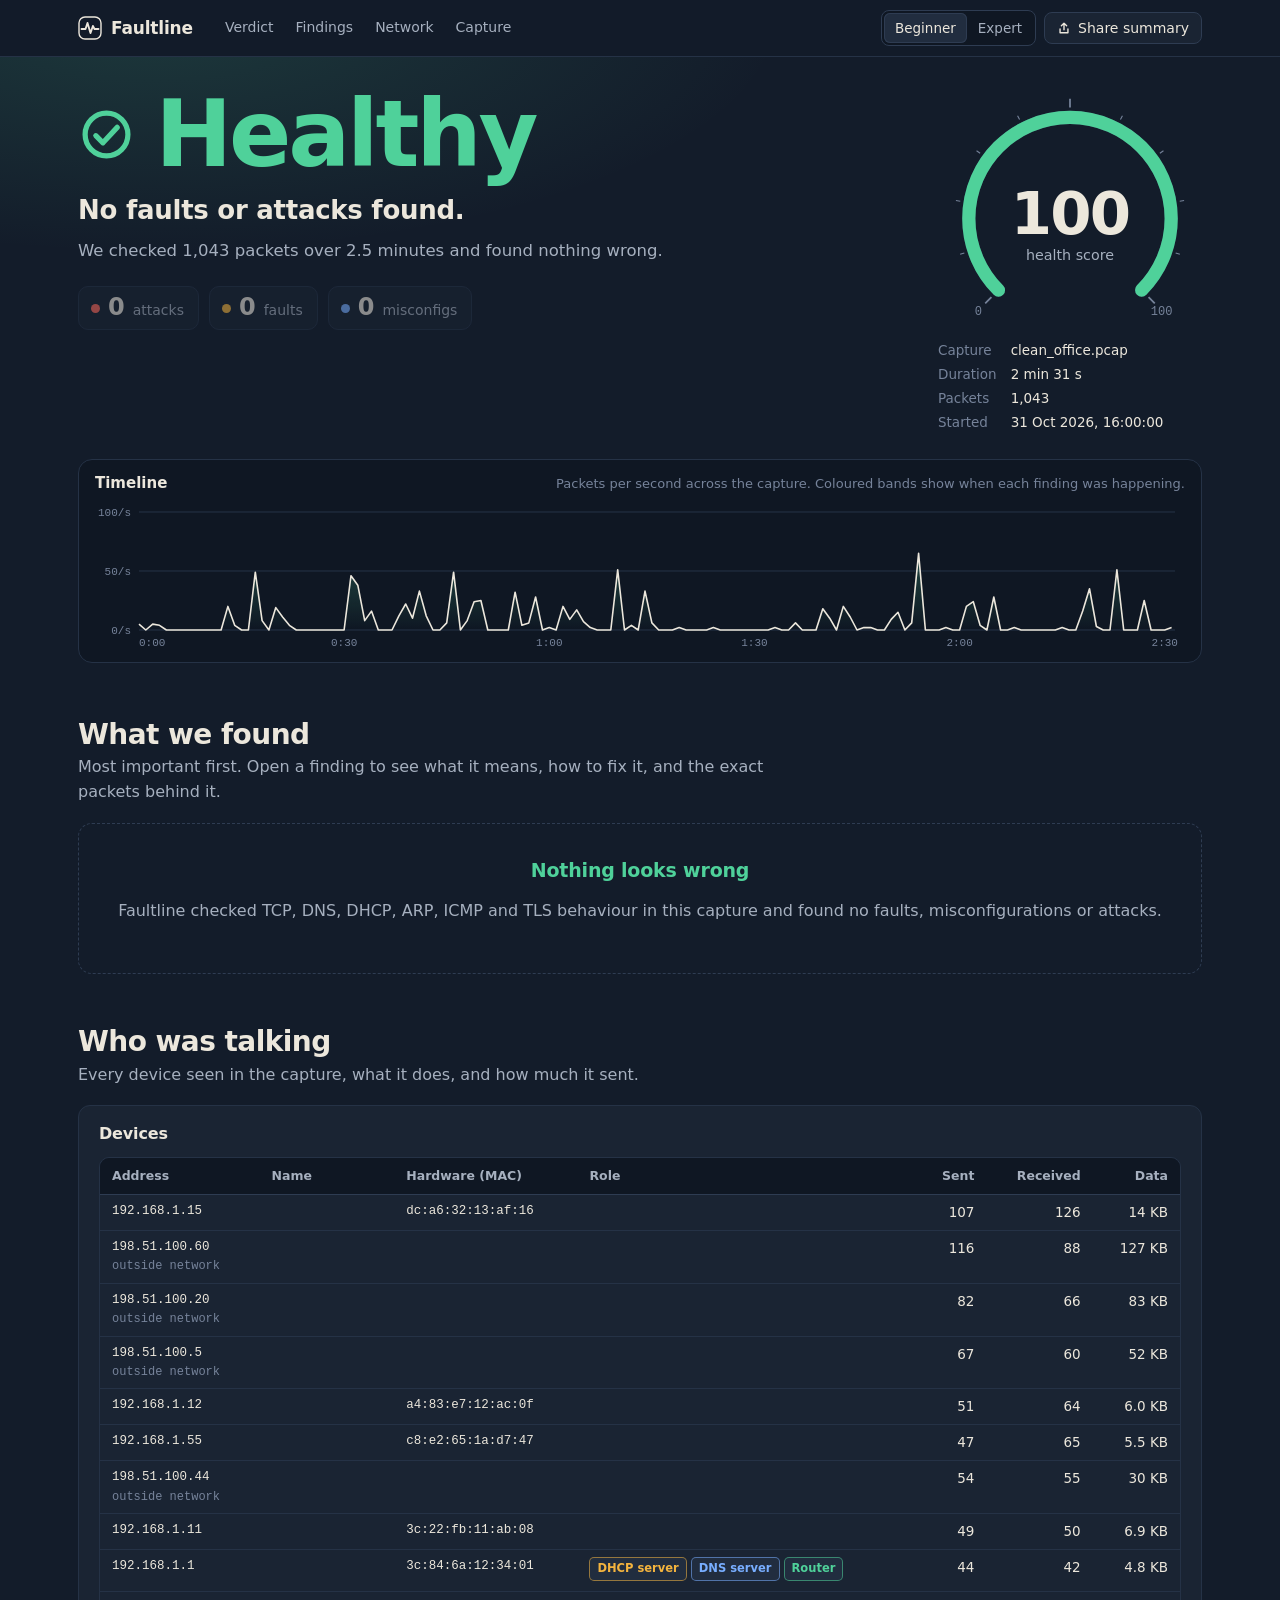
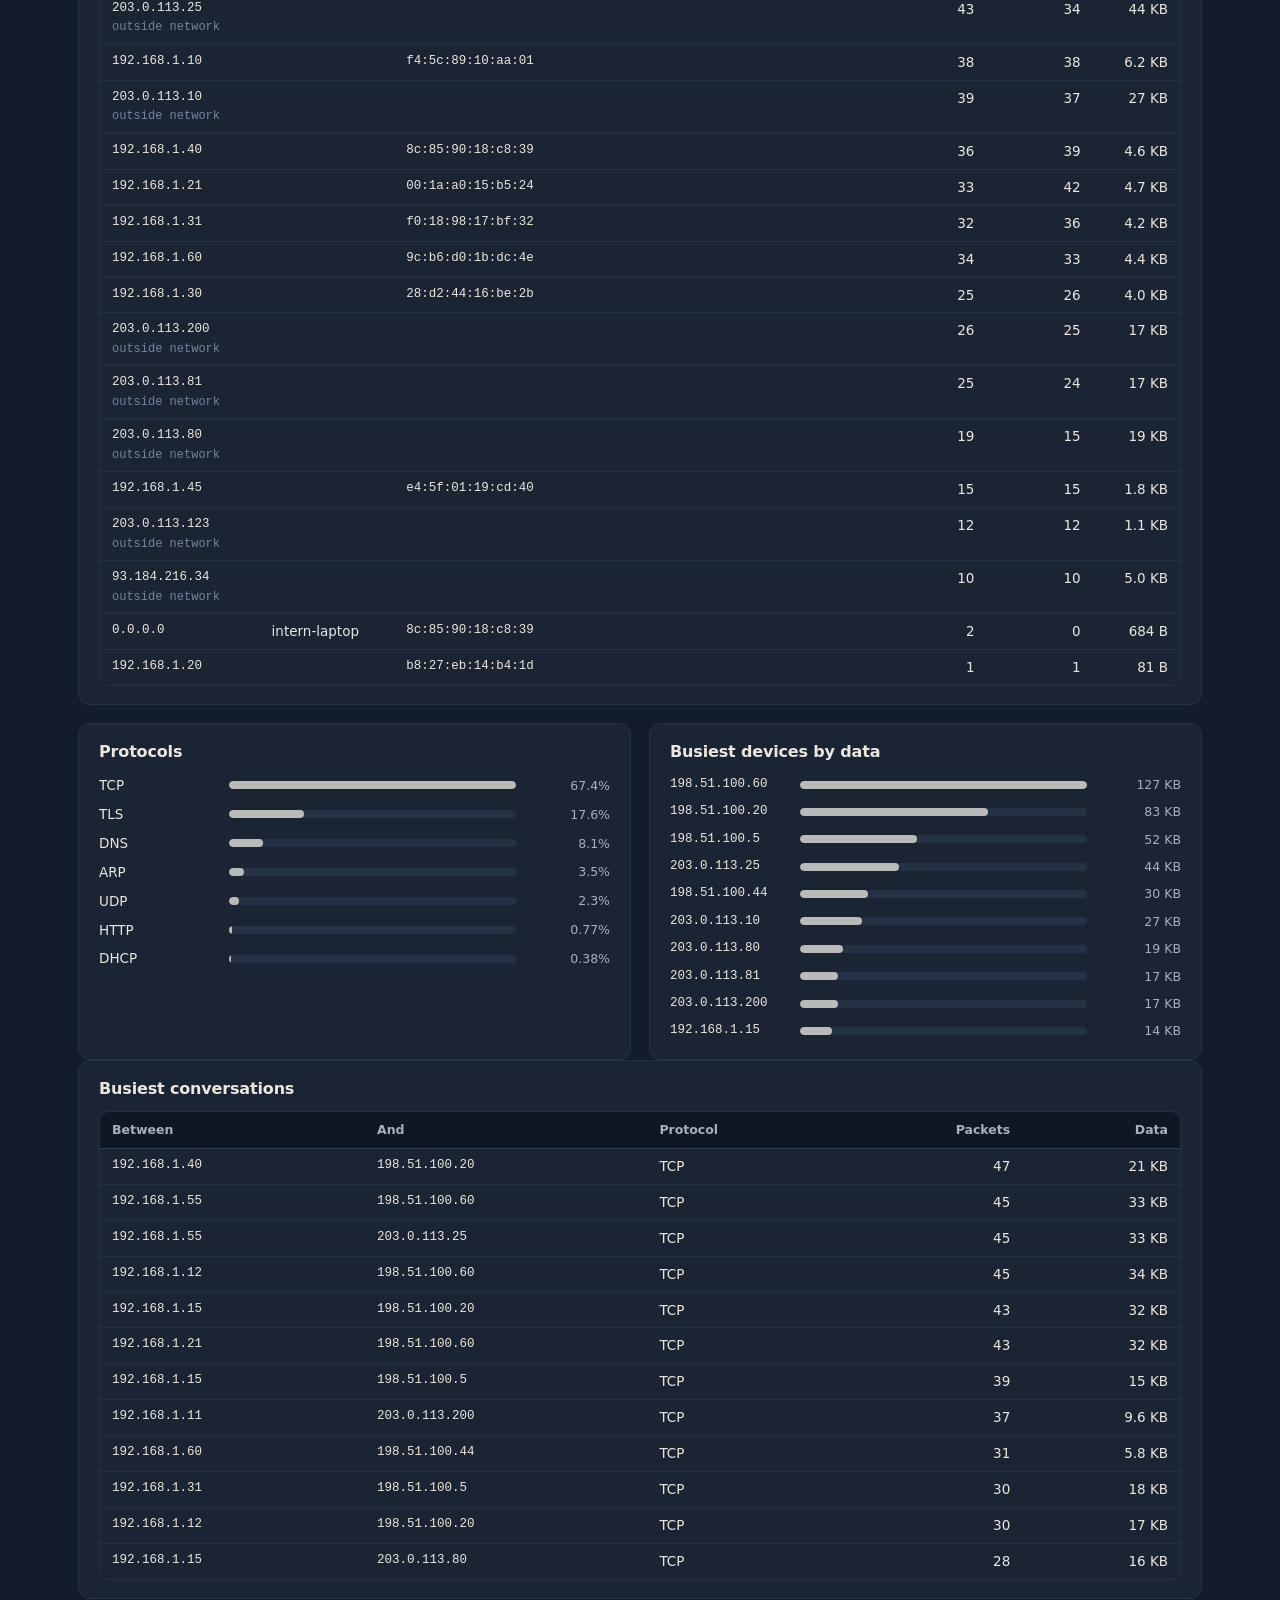
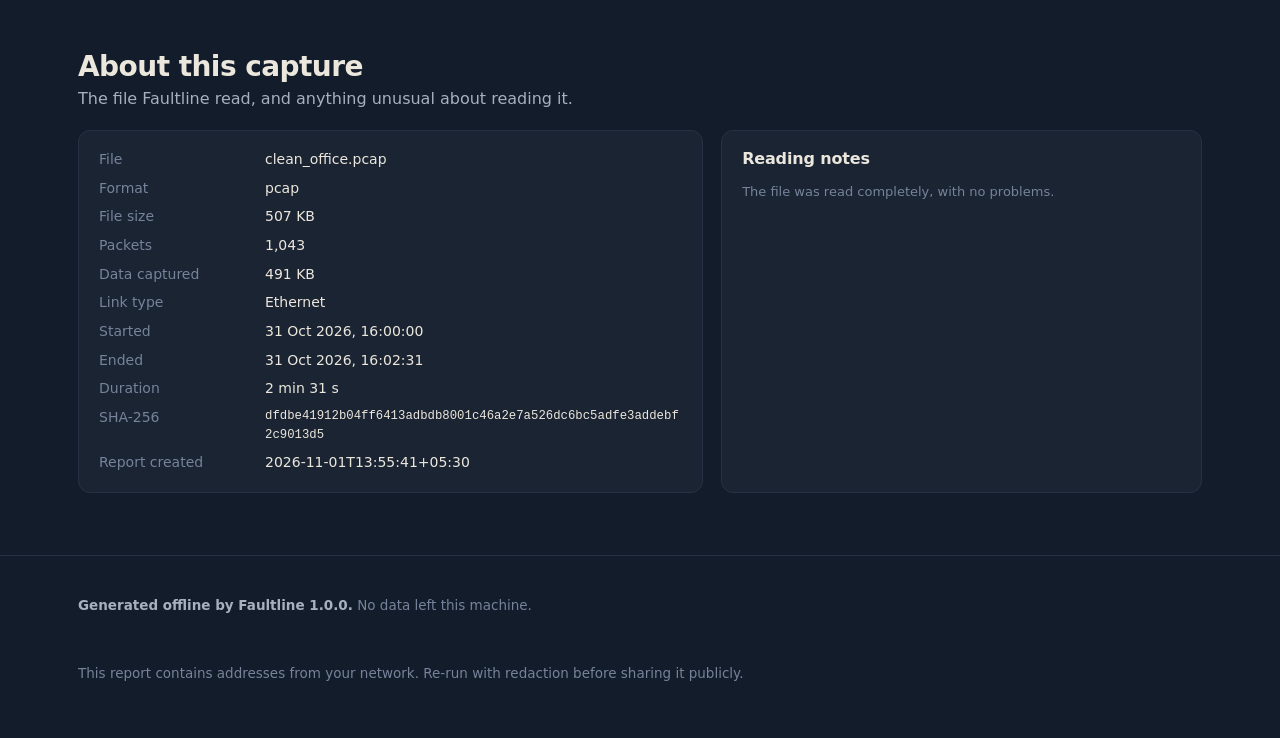
==== commit 66981bd7: "Deterministic gzip sample; accurate slow-DNS wording; regenerate README assets Co-Authored-By: Claud" ====
--- a/docs/examples/clean_office.html
+++ b/docs/examples/clean_office.html
@@ -434,7 +434,7 @@
 <body>
 <div id="app"></div>
 <noscript><p>This report needs JavaScript to display. The raw data is embedded in this file as JSON.</p></noscript>
-<script type="application/json" id="faultline-data">{"tool":{"name":"Faultline","version":"1.0.0"},"generated_at":"2026-11-01T13:48:54+05:30","capture":{"name":"clean_office.pcap","format":"pcap","compressed":false,"file_bytes":507237,"packets":1043,"bytes_captured":490525,"linktypes":[1],"first_ts":1793462400.5,"last_ts":1793462551.867157,"duration":151.36715698242188,"truncated":false,"limited":false,"warnings":[],"sha256":"dfdbe41912b04ff6413adbdb8001c46a2e7a526dc6bc5adfe3addebf2c9013d5","malformed_packets":0},"verdict":{"status":"healthy","headline":"No faults or attacks found.","summary":"We checked 1,043 packets over 2.5 minutes and found nothing wrong.","score":100,"counts":{"attack":0,"fault":0,"misconfig":0,"info":0}},"findings":[],"incidents":[],"hosts":[{"ip":"192.168.1.15","macs":["dc:a6:32:13:af:16"],"first_ts":1793462441.18718,"last_ts":1793462538.353548,"packets_sent":107,"packets_recv":126,"bytes_sent":14303,"roles":[],"names":[],"local":true},{"ip":"192.168.1.12","macs":["a4:83:e7:12:ac:0f"],"first_ts":1793462422.424209,"last_ts":1793462551.867157,"packets_sent":51,"packets_recv":64,"bytes_sent":5975,"roles":[],"names":[],"local":true},{"ip":"192.168.1.55","macs":["c8:e2:65:1a:d7:47"],"first_ts":1793462417.72902,"last_ts":1793462460.78799,"packets_sent":47,"packets_recv":65,"bytes_sent":5538,"roles":[],"names":[],"local":true},{"ip":"192.168.1.11","macs":["3c:22:fb:11:ab:08"],"first_ts":1793462421.546896,"last_ts":1793462525.970384,"packets_sent":49,"packets_recv":50,"bytes_sent":6893,"roles":[],"names":[],"local":true},{"ip":"192.168.1.1","macs":["3c:84:6a:12:34:01"],"first_ts":1793462400.509733,"last_ts":1793462547.078476,"packets_sent":44,"packets_recv":42,"bytes_sent":4767,"roles":["dhcp-server","dns-server","gateway"],"names":[],"local":true},{"ip":"192.168.1.10","macs":["f4:5c:89:10:aa:01"],"first_ts":1793462432.331751,"last_ts":1793462465.59432,"packets_sent":38,"packets_recv":38,"bytes_sent":6158,"roles":[],"names":[],"local":true},{"ip":"192.168.1.40","macs":["8c:85:90:18:c8:39"],"first_ts":1793462402.695044,"last_ts":1793462535.653986,"packets_sent":36,"packets_recv":39,"bytes_sent":4600,"roles":[],"names":[],"local":true},{"ip":"192.168.1.21","macs":["00:1a:a0:15:b5:24"],"first_ts":1793462472.189163,"last_ts":1793462543.676327,"packets_sent":33,"packets_recv":42,"bytes_sent":4691,"roles":[],"names":[],"local":true},{"ip":"192.168.1.31","macs":["f0:18:98:17:bf:32"],"first_ts":1793462402.992871,"last_ts":1793462528.906241,"packets_sent":32,"packets_recv":36,"bytes_sent":4196,"roles":[],"names":[],"local":true},{"ip":"192.168.1.60","macs":["9c:b6:d0:1b:dc:4e"],"first_ts":1793462420.828512,"last_ts":1793462506.03837,"packets_sent":34,"packets_recv":33,"bytes_sent":4448,"roles":[],"names":[],"local":true},{"ip":"192.168.1.30","macs":["28:d2:44:16:be:2b"],"first_ts":1793462441.971228,"last_ts":1793462547.375787,"packets_sent":25,"packets_recv":26,"bytes_sent":3981,"roles":[],"names":[],"local":true},{"ip":"192.168.1.45","macs":["e4:5f:01:19:cd:40"],"first_ts":1793462431.937092,"last_ts":1793462493.099263,"packets_sent":15,"packets_recv":15,"bytes_sent":1798,"roles":[],"names":[],"local":true},{"ip":"0.0.0.0","macs":["8c:85:90:18:c8:39"],"first_ts":1793462400.5,"last_ts":1793462400.511299,"packets_sent":2,"packets_recv":0,"bytes_sent":684,"roles":[],"names":["intern-laptop"],"local":true},{"ip":"192.168.1.20","macs":["b8:27:eb:14:b4:1d"],"first_ts":1793462496.367657,"last_ts":1793462496.387027,"packets_sent":1,"packets_recv":1,"bytes_sent":81,"roles":[],"names":[],"local":true},{"ip":"198.51.100.60","macs":[],"first_ts":1793462417.740452,"last_ts":1793462543.676327,"packets_sent":116,"packets_recv":88,"bytes_sent":126656,"roles":[],"names":[],"local":false},{"ip":"198.51.100.20","macs":[],"first_ts":1793462448.873944,"last_ts":1793462540.020402,"packets_sent":82,"packets_recv":66,"bytes_sent":82778,"roles":[],"names":[],"local":false},{"ip":"198.51.100.5","macs":[],"first_ts":1793462431.74689,"last_ts":1793462538.353548,"packets_sent":67,"packets_recv":60,"bytes_sent":51804,"roles":[],"names":[],"local":false},{"ip":"198.51.100.44","macs":[],"first_ts":1793462413.472582,"last_ts":1793462522.072041,"packets_sent":54,"packets_recv":55,"bytes_sent":29858,"roles":[],"names":[],"local":false},{"ip":"203.0.113.25","macs":[],"first_ts":1793462439.503027,"last_ts":1793462446.704951,"packets_sent":43,"packets_recv":34,"bytes_sent":43736,"roles":[],"names":[],"local":false},{"ip":"203.0.113.10","macs":[],"first_ts":1793462431.96709,"last_ts":1793462523.241364,"packets_sent":39,"packets_recv":37,"bytes_sent":27445,"roles":[],"names":[],"local":false},{"ip":"203.0.113.200","macs":[],"first_ts":1793462449.957357,"last_ts":1793462525.970384,"packets_sent":26,"packets_recv":25,"bytes_sent":16667,"roles":[],"names":[],"local":false},{"ip":"203.0.113.81","macs":[],"first_ts":1793462500.666498,"last_ts":1793462547.375787,"packets_sent":25,"packets_recv":24,"bytes_sent":16812,"roles":[],"names":[],"local":false},{"ip":"203.0.113.80","macs":[],"first_ts":1793462455.835918,"last_ts":1793462456.260046,"packets_sent":19,"packets_recv":15,"bytes_sent":19036,"roles":[],"names":[],"local":false},{"ip":"203.0.113.123","macs":[],"first_ts":1793462403.0,"last_ts":1793462551.867157,"packets_sent":12,"packets_recv":12,"bytes_sent":1080,"roles":[],"names":[],"local":false},{"ip":"93.184.216.34","macs":[],"first_ts":1793462510.846946,"last_ts":1793462511.603496,"packets_sent":10,"packets_recv":10,"bytes_sent":5028,"roles":[],"names":[],"local":false}],"stats":{"protocols":{"TCP":703,"TLS":184,"DNS":84,"ARP":36,"UDP":24,"HTTP":8,"DHCP":4},"top_talkers":[{"ip":"198.51.100.60","packets":116,"bytes":126656,"local":false},{"ip":"198.51.100.20","packets":82,"bytes":82778,"local":false},{"ip":"198.51.100.5","packets":67,"bytes":51804,"local":false},{"ip":"203.0.113.25","packets":43,"bytes":43736,"local":false},{"ip":"198.51.100.44","packets":54,"bytes":29858,"local":false},{"ip":"203.0.113.10","packets":39,"bytes":27445,"local":false},{"ip":"203.0.113.80","packets":19,"bytes":19036,"local":false},{"ip":"203.0.113.81","packets":25,"bytes":16812,"local":false},{"ip":"203.0.113.200","packets":26,"bytes":16667,"local":false},{"ip":"192.168.1.15","packets":107,"bytes":14303,"local":true}],"conversations":[{"a":"192.168.1.40","b":"198.51.100.20","proto":"TCP","packets":47,"bytes":20839},{"a":"192.168.1.55","b":"198.51.100.60","proto":"TCP","packets":45,"bytes":33096},{"a":"192.168.1.55","b":"203.0.113.25","proto":"TCP","packets":45,"bytes":33066},{"a":"192.168.1.12","b":"198.51.100.60","proto":"TCP","packets":45,"bytes":33994},{"a":"192.168.1.15","b":"198.51.100.20","proto":"TCP","packets":43,"bytes":32066},{"a":"192.168.1.21","b":"198.51.100.60","proto":"TCP","packets":43,"bytes":32186},{"a":"192.168.1.15","b":"198.51.100.5","proto":"TCP","packets":39,"bytes":15419},{"a":"192.168.1.11","b":"203.0.113.200","proto":"TCP","packets":37,"bytes":9642},{"a":"192.168.1.60","b":"198.51.100.44","proto":"TCP","packets":31,"bytes":5779},{"a":"192.168.1.31","b":"198.51.100.5","proto":"TCP","packets":30,"bytes":17769},{"a":"192.168.1.12","b":"198.51.100.20","proto":"TCP","packets":30,"bytes":17068},{"a":"192.168.1.15","b":"203.0.113.80","proto":"TCP","packets":28,"bytes":16419},{"a":"192.168.1.15","b":"203.0.113.10","proto":"TCP","packets":24,"bytes":10578},{"a":"192.168.1.15","b":"198.51.100.60","proto":"TCP","packets":21,"bytes":8218},{"a":"192.168.1.10","b":"203.0.113.25","proto":"TCP","packets":18,"bytes":4271}],"timeline":{"start":1793462400.5,"bucket_seconds":1,"series":[{"t":1793462400,"packets":5,"bytes":1410},{"t":1793462401,"packets":0,"bytes":0},{"t":1793462402,"packets":5,"bytes":210},{"t":1793462403,"packets":4,"bytes":360},{"t":1793462404,"packets":0,"bytes":0},{"t":1793462405,"packets":0,"bytes":0},{"t":1793462406,"packets":0,"bytes":0},{"t":1793462407,"packets":0,"bytes":0},{"t":1793462408,"packets":0,"bytes":0},{"t":1793462409,"packets":0,"bytes":0},{"t":1793462410,"packets":0,"bytes":0},{"t":1793462411,"packets":0,"bytes":0},{"t":1793462412,"packets":0,"bytes":0},{"t":1793462413,"packets":20,"bytes":8001},{"t":1793462414,"packets":4,"bytes":264},{"t":1793462415,"packets":0,"bytes":0},{"t":1793462416,"packets":0,"bytes":0},{"t":1793462417,"packets":49,"bytes":37026},{"t":1793462418,"packets":8,"bytes":2811},{"t":1793462419,"packets":0,"bytes":0},{"t":1793462420,"packets":19,"bytes":5094},{"t":1793462421,"packets":11,"bytes":2912},{"t":1793462422,"packets":4,"bytes":264},{"t":1793462423,"packets":0,"bytes":0},{"t":1793462424,"packets":0,"bytes":0},{"t":1793462425,"packets":0,"bytes":0},{"t":1793462426,"packets":0,"bytes":0},{"t":1793462427,"packets":0,"bytes":0},{"t":1793462428,"packets":0,"bytes":0},{"t":1793462429,"packets":0,"bytes":0},{"t":1793462430,"packets":0,"bytes":0},{"t":1793462431,"packets":46,"bytes":23460},{"t":1793462432,"packets":38,"bytes":13001},{"t":1793462433,"packets":8,"bytes":618},{"t":1793462434,"packets":16,"bytes":4456},{"t":1793462435,"packets":0,"bytes":0},{"t":1793462436,"packets":0,"bytes":0},{"t":1793462437,"packets":0,"bytes":0},{"t":1793462438,"packets":12,"bytes":4194},{"t":1793462439,"packets":22,"bytes":6967},{"t":1793462440,"packets":10,"bytes":4338},{"t":1793462441,"packets":33,"bytes":14831},{"t":1793462442,"packets":12,"bytes":5223},{"t":1793462443,"packets":0,"bytes":0},{"t":1793462444,"packets":0,"bytes":0},{"t":1793462445,"packets":6,"bytes":714},{"t":1793462446,"packets":49,"bytes":37294},{"t":1793462447,"packets":0,"bytes":0},{"t":1793462448,"packets":8,"bytes":792},{"t":1793462449,"packets":24,"bytes":11013},{"t":1793462450,"packets":25,"bytes":10465},{"t":1793462451,"packets":0,"bytes":0},{"t":1793462452,"packets":0,"bytes":0},{"t":1793462453,"packets":0,"bytes":0},{"t":1793462454,"packets":0,"bytes":0},{"t":1793462455,"packets":32,"bytes":20803},{"t":1793462456,"packets":4,"bytes":264},{"t":1793462457,"packets":6,"bytes":714},{"t":1793462458,"packets":28,"bytes":16252},{"t":1793462459,"packets":0,"bytes":0},{"t":1793462460,"packets":2,"bytes":180},{"t":1793462461,"packets":0,"bytes":0},{"t":1793462462,"packets":20,"bytes":7184},{"t":1793462463,"packets":9,"bytes":1967},{"t":1793462464,"packets":17,"bytes":5237},{"t":1793462465,"packets":7,"bytes":1962},{"t":1793462466,"packets":2,"bytes":84},{"t":1793462467,"packets":0,"bytes":0},{"t":1793462468,"packets":0,"bytes":0},{"t":1793462469,"packets":0,"bytes":0},{"t":1793462470,"packets":51,"bytes":36831},{"t":1793462471,"packets":0,"bytes":0},{"t":1793462472,"packets":4,"bytes":168},{"t":1793462473,"packets":0,"bytes":0},{"t":1793462474,"packets":33,"bytes":20431},{"t":1793462475,"packets":6,"bytes":1660},{"t":1793462476,"packets":0,"bytes":0},{"t":1793462477,"packets":0,"bytes":0},{"t":1793462478,"packets":0,"bytes":0},{"t":1793462479,"packets":2,"bytes":192},{"t":1793462480,"packets":0,"bytes":0},{"t":1793462481,"packets":0,"bytes":0},{"t":1793462482,"packets":0,"bytes":0},{"t":1793462483,"packets":0,"bytes":0},{"t":1793462484,"packets":2,"bytes":84},{"t":1793462485,"packets":0,"bytes":0},{"t":1793462486,"packets":0,"bytes":0},{"t":1793462487,"packets":0,"bytes":0},{"t":1793462488,"packets":0,"bytes":0},{"t":1793462489,"packets":0,"bytes":0},{"t":1793462490,"packets":0,"bytes":0},{"t":1793462491,"packets":0,"bytes":0},{"t":1793462492,"packets":0,"bytes":0},{"t":1793462493,"packets":2,"bytes":180},{"t":1793462494,"packets":0,"bytes":0},{"t":1793462495,"packets":0,"bytes":0},{"t":1793462496,"packets":6,"bytes":440},{"t":1793462497,"packets":0,"bytes":0},{"t":1793462498,"packets":0,"bytes":0},{"t":1793462499,"packets":0,"bytes":0},{"t":1793462500,"packets":18,"bytes":6554},{"t":1793462501,"packets":10,"bytes":3970},{"t":1793462502,"packets":0,"bytes":0},{"t":1793462503,"packets":20,"bytes":8381},{"t":1793462504,"packets":11,"bytes":6484},{"t":1793462505,"packets":0,"bytes":0},{"t":1793462506,"packets":2,"bytes":180},{"t":1793462507,"packets":2,"bytes":180},{"t":1793462508,"packets":0,"bytes":0},{"t":1793462509,"packets":0,"bytes":0},{"t":1793462510,"packets":9,"bytes":2867},{"t":1793462511,"packets":15,"bytes":4316},{"t":1793462512,"packets":0,"bytes":0},{"t":1793462513,"packets":6,"bytes":626},{"t":1793462514,"packets":65,"bytes":44342},{"t":1793462515,"packets":0,"bytes":0},{"t":1793462516,"packets":0,"bytes":0},{"t":1793462517,"packets":0,"bytes":0},{"t":1793462518,"packets":2,"bytes":180},{"t":1793462519,"packets":0,"bytes":0},{"t":1793462520,"packets":0,"bytes":0},{"t":1793462521,"packets":20,"bytes":8137},{"t":1793462522,"packets":24,"bytes":8939},{"t":1793462523,"packets":4,"bytes":264},{"t":1793462524,"packets":0,"bytes":0},{"t":1793462525,"packets":28,"bytes":9932},{"t":1793462526,"packets":0,"bytes":0},{"t":1793462527,"packets":0,"bytes":0},{"t":1793462528,"packets":2,"bytes":84},{"t":1793462529,"packets":0,"bytes":0},{"t":1793462530,"packets":0,"bytes":0},{"t":1793462531,"packets":0,"bytes":0},{"t":1793462532,"packets":0,"bytes":0},{"t":1793462533,"packets":0,"bytes":0},{"t":1793462534,"packets":0,"bytes":0},{"t":1793462535,"packets":2,"bytes":180},{"t":1793462536,"packets":0,"bytes":0},{"t":1793462537,"packets":0,"bytes":0},{"t":1793462538,"packets":16,"bytes":4458},{"t":1793462539,"packets":35,"bytes":21779},{"t":1793462540,"packets":3,"bytes":198},{"t":1793462541,"packets":0,"bytes":0},{"t":1793462542,"packets":0,"bytes":0},{"t":1793462543,"packets":51,"bytes":37200},{"t":1793462544,"packets":0,"bytes":0},{"t":1793462545,"packets":0,"bytes":0},{"t":1793462546,"packets":0,"bytes":0},{"t":1793462547,"packets":25,"bytes":10743},{"t":1793462548,"packets":0,"bytes":0},{"t":1793462549,"packets":0,"bytes":0},{"t":1793462550,"packets":0,"bytes":0},{"t":1793462551,"packets":2,"bytes":180}],"markers":[]}},"redacted":false,"warnings":[],"analysis_seconds":0.025}</script>
+<script type="application/json" id="faultline-data">{"tool":{"name":"Faultline","version":"1.0.0"},"generated_at":"2026-11-01T13:55:41+05:30","capture":{"name":"clean_office.pcap","format":"pcap","compressed":false,"file_bytes":507237,"packets":1043,"bytes_captured":490525,"linktypes":[1],"first_ts":1793462400.5,"last_ts":1793462551.867157,"duration":151.36715698242188,"truncated":false,"limited":false,"warnings":[],"sha256":"dfdbe41912b04ff6413adbdb8001c46a2e7a526dc6bc5adfe3addebf2c9013d5","malformed_packets":0},"verdict":{"status":"healthy","headline":"No faults or attacks found.","summary":"We checked 1,043 packets over 2.5 minutes and found nothing wrong.","score":100,"counts":{"attack":0,"fault":0,"misconfig":0,"info":0}},"findings":[],"incidents":[],"hosts":[{"ip":"192.168.1.15","macs":["dc:a6:32:13:af:16"],"first_ts":1793462441.18718,"last_ts":1793462538.353548,"packets_sent":107,"packets_recv":126,"bytes_sent":14303,"roles":[],"names":[],"local":true},{"ip":"192.168.1.12","macs":["a4:83:e7:12:ac:0f"],"first_ts":1793462422.424209,"last_ts":1793462551.867157,"packets_sent":51,"packets_recv":64,"bytes_sent":5975,"roles":[],"names":[],"local":true},{"ip":"192.168.1.55","macs":["c8:e2:65:1a:d7:47"],"first_ts":1793462417.72902,"last_ts":1793462460.78799,"packets_sent":47,"packets_recv":65,"bytes_sent":5538,"roles":[],"names":[],"local":true},{"ip":"192.168.1.11","macs":["3c:22:fb:11:ab:08"],"first_ts":1793462421.546896,"last_ts":1793462525.970384,"packets_sent":49,"packets_recv":50,"bytes_sent":6893,"roles":[],"names":[],"local":true},{"ip":"192.168.1.1","macs":["3c:84:6a:12:34:01"],"first_ts":1793462400.509733,"last_ts":1793462547.078476,"packets_sent":44,"packets_recv":42,"bytes_sent":4767,"roles":["dhcp-server","dns-server","gateway"],"names":[],"local":true},{"ip":"192.168.1.10","macs":["f4:5c:89:10:aa:01"],"first_ts":1793462432.331751,"last_ts":1793462465.59432,"packets_sent":38,"packets_recv":38,"bytes_sent":6158,"roles":[],"names":[],"local":true},{"ip":"192.168.1.40","macs":["8c:85:90:18:c8:39"],"first_ts":1793462402.695044,"last_ts":1793462535.653986,"packets_sent":36,"packets_recv":39,"bytes_sent":4600,"roles":[],"names":[],"local":true},{"ip":"192.168.1.21","macs":["00:1a:a0:15:b5:24"],"first_ts":1793462472.189163,"last_ts":1793462543.676327,"packets_sent":33,"packets_recv":42,"bytes_sent":4691,"roles":[],"names":[],"local":true},{"ip":"192.168.1.31","macs":["f0:18:98:17:bf:32"],"first_ts":1793462402.992871,"last_ts":1793462528.906241,"packets_sent":32,"packets_recv":36,"bytes_sent":4196,"roles":[],"names":[],"local":true},{"ip":"192.168.1.60","macs":["9c:b6:d0:1b:dc:4e"],"first_ts":1793462420.828512,"last_ts":1793462506.03837,"packets_sent":34,"packets_recv":33,"bytes_sent":4448,"roles":[],"names":[],"local":true},{"ip":"192.168.1.30","macs":["28:d2:44:16:be:2b"],"first_ts":1793462441.971228,"last_ts":1793462547.375787,"packets_sent":25,"packets_recv":26,"bytes_sent":3981,"roles":[],"names":[],"local":true},{"ip":"192.168.1.45","macs":["e4:5f:01:19:cd:40"],"first_ts":1793462431.937092,"last_ts":1793462493.099263,"packets_sent":15,"packets_recv":15,"bytes_sent":1798,"roles":[],"names":[],"local":true},{"ip":"0.0.0.0","macs":["8c:85:90:18:c8:39"],"first_ts":1793462400.5,"last_ts":1793462400.511299,"packets_sent":2,"packets_recv":0,"bytes_sent":684,"roles":[],"names":["intern-laptop"],"local":true},{"ip":"192.168.1.20","macs":["b8:27:eb:14:b4:1d"],"first_ts":1793462496.367657,"last_ts":1793462496.387027,"packets_sent":1,"packets_recv":1,"bytes_sent":81,"roles":[],"names":[],"local":true},{"ip":"198.51.100.60","macs":[],"first_ts":1793462417.740452,"last_ts":1793462543.676327,"packets_sent":116,"packets_recv":88,"bytes_sent":126656,"roles":[],"names":[],"local":false},{"ip":"198.51.100.20","macs":[],"first_ts":1793462448.873944,"last_ts":1793462540.020402,"packets_sent":82,"packets_recv":66,"bytes_sent":82778,"roles":[],"names":[],"local":false},{"ip":"198.51.100.5","macs":[],"first_ts":1793462431.74689,"last_ts":1793462538.353548,"packets_sent":67,"packets_recv":60,"bytes_sent":51804,"roles":[],"names":[],"local":false},{"ip":"198.51.100.44","macs":[],"first_ts":1793462413.472582,"last_ts":1793462522.072041,"packets_sent":54,"packets_recv":55,"bytes_sent":29858,"roles":[],"names":[],"local":false},{"ip":"203.0.113.25","macs":[],"first_ts":1793462439.503027,"last_ts":1793462446.704951,"packets_sent":43,"packets_recv":34,"bytes_sent":43736,"roles":[],"names":[],"local":false},{"ip":"203.0.113.10","macs":[],"first_ts":1793462431.96709,"last_ts":1793462523.241364,"packets_sent":39,"packets_recv":37,"bytes_sent":27445,"roles":[],"names":[],"local":false},{"ip":"203.0.113.200","macs":[],"first_ts":1793462449.957357,"last_ts":1793462525.970384,"packets_sent":26,"packets_recv":25,"bytes_sent":16667,"roles":[],"names":[],"local":false},{"ip":"203.0.113.81","macs":[],"first_ts":1793462500.666498,"last_ts":1793462547.375787,"packets_sent":25,"packets_recv":24,"bytes_sent":16812,"roles":[],"names":[],"local":false},{"ip":"203.0.113.80","macs":[],"first_ts":1793462455.835918,"last_ts":1793462456.260046,"packets_sent":19,"packets_recv":15,"bytes_sent":19036,"roles":[],"names":[],"local":false},{"ip":"203.0.113.123","macs":[],"first_ts":1793462403.0,"last_ts":1793462551.867157,"packets_sent":12,"packets_recv":12,"bytes_sent":1080,"roles":[],"names":[],"local":false},{"ip":"93.184.216.34","macs":[],"first_ts":1793462510.846946,"last_ts":1793462511.603496,"packets_sent":10,"packets_recv":10,"bytes_sent":5028,"roles":[],"names":[],"local":false}],"stats":{"protocols":{"TCP":703,"TLS":184,"DNS":84,"ARP":36,"UDP":24,"HTTP":8,"DHCP":4},"top_talkers":[{"ip":"198.51.100.60","packets":116,"bytes":126656,"local":false},{"ip":"198.51.100.20","packets":82,"bytes":82778,"local":false},{"ip":"198.51.100.5","packets":67,"bytes":51804,"local":false},{"ip":"203.0.113.25","packets":43,"bytes":43736,"local":false},{"ip":"198.51.100.44","packets":54,"bytes":29858,"local":false},{"ip":"203.0.113.10","packets":39,"bytes":27445,"local":false},{"ip":"203.0.113.80","packets":19,"bytes":19036,"local":false},{"ip":"203.0.113.81","packets":25,"bytes":16812,"local":false},{"ip":"203.0.113.200","packets":26,"bytes":16667,"local":false},{"ip":"192.168.1.15","packets":107,"bytes":14303,"local":true}],"conversations":[{"a":"192.168.1.40","b":"198.51.100.20","proto":"TCP","packets":47,"bytes":20839},{"a":"192.168.1.55","b":"198.51.100.60","proto":"TCP","packets":45,"bytes":33096},{"a":"192.168.1.55","b":"203.0.113.25","proto":"TCP","packets":45,"bytes":33066},{"a":"192.168.1.12","b":"198.51.100.60","proto":"TCP","packets":45,"bytes":33994},{"a":"192.168.1.15","b":"198.51.100.20","proto":"TCP","packets":43,"bytes":32066},{"a":"192.168.1.21","b":"198.51.100.60","proto":"TCP","packets":43,"bytes":32186},{"a":"192.168.1.15","b":"198.51.100.5","proto":"TCP","packets":39,"bytes":15419},{"a":"192.168.1.11","b":"203.0.113.200","proto":"TCP","packets":37,"bytes":9642},{"a":"192.168.1.60","b":"198.51.100.44","proto":"TCP","packets":31,"bytes":5779},{"a":"192.168.1.31","b":"198.51.100.5","proto":"TCP","packets":30,"bytes":17769},{"a":"192.168.1.12","b":"198.51.100.20","proto":"TCP","packets":30,"bytes":17068},{"a":"192.168.1.15","b":"203.0.113.80","proto":"TCP","packets":28,"bytes":16419},{"a":"192.168.1.15","b":"203.0.113.10","proto":"TCP","packets":24,"bytes":10578},{"a":"192.168.1.15","b":"198.51.100.60","proto":"TCP","packets":21,"bytes":8218},{"a":"192.168.1.10","b":"203.0.113.25","proto":"TCP","packets":18,"bytes":4271}],"timeline":{"start":1793462400.5,"bucket_seconds":1,"series":[{"t":1793462400,"packets":5,"bytes":1410},{"t":1793462401,"packets":0,"bytes":0},{"t":1793462402,"packets":5,"bytes":210},{"t":1793462403,"packets":4,"bytes":360},{"t":1793462404,"packets":0,"bytes":0},{"t":1793462405,"packets":0,"bytes":0},{"t":1793462406,"packets":0,"bytes":0},{"t":1793462407,"packets":0,"bytes":0},{"t":1793462408,"packets":0,"bytes":0},{"t":1793462409,"packets":0,"bytes":0},{"t":1793462410,"packets":0,"bytes":0},{"t":1793462411,"packets":0,"bytes":0},{"t":1793462412,"packets":0,"bytes":0},{"t":1793462413,"packets":20,"bytes":8001},{"t":1793462414,"packets":4,"bytes":264},{"t":1793462415,"packets":0,"bytes":0},{"t":1793462416,"packets":0,"bytes":0},{"t":1793462417,"packets":49,"bytes":37026},{"t":1793462418,"packets":8,"bytes":2811},{"t":1793462419,"packets":0,"bytes":0},{"t":1793462420,"packets":19,"bytes":5094},{"t":1793462421,"packets":11,"bytes":2912},{"t":1793462422,"packets":4,"bytes":264},{"t":1793462423,"packets":0,"bytes":0},{"t":1793462424,"packets":0,"bytes":0},{"t":1793462425,"packets":0,"bytes":0},{"t":1793462426,"packets":0,"bytes":0},{"t":1793462427,"packets":0,"bytes":0},{"t":1793462428,"packets":0,"bytes":0},{"t":1793462429,"packets":0,"bytes":0},{"t":1793462430,"packets":0,"bytes":0},{"t":1793462431,"packets":46,"bytes":23460},{"t":1793462432,"packets":38,"bytes":13001},{"t":1793462433,"packets":8,"bytes":618},{"t":1793462434,"packets":16,"bytes":4456},{"t":1793462435,"packets":0,"bytes":0},{"t":1793462436,"packets":0,"bytes":0},{"t":1793462437,"packets":0,"bytes":0},{"t":1793462438,"packets":12,"bytes":4194},{"t":1793462439,"packets":22,"bytes":6967},{"t":1793462440,"packets":10,"bytes":4338},{"t":1793462441,"packets":33,"bytes":14831},{"t":1793462442,"packets":12,"bytes":5223},{"t":1793462443,"packets":0,"bytes":0},{"t":1793462444,"packets":0,"bytes":0},{"t":1793462445,"packets":6,"bytes":714},{"t":1793462446,"packets":49,"bytes":37294},{"t":1793462447,"packets":0,"bytes":0},{"t":1793462448,"packets":8,"bytes":792},{"t":1793462449,"packets":24,"bytes":11013},{"t":1793462450,"packets":25,"bytes":10465},{"t":1793462451,"packets":0,"bytes":0},{"t":1793462452,"packets":0,"bytes":0},{"t":1793462453,"packets":0,"bytes":0},{"t":1793462454,"packets":0,"bytes":0},{"t":1793462455,"packets":32,"bytes":20803},{"t":1793462456,"packets":4,"bytes":264},{"t":1793462457,"packets":6,"bytes":714},{"t":1793462458,"packets":28,"bytes":16252},{"t":1793462459,"packets":0,"bytes":0},{"t":1793462460,"packets":2,"bytes":180},{"t":1793462461,"packets":0,"bytes":0},{"t":1793462462,"packets":20,"bytes":7184},{"t":1793462463,"packets":9,"bytes":1967},{"t":1793462464,"packets":17,"bytes":5237},{"t":1793462465,"packets":7,"bytes":1962},{"t":1793462466,"packets":2,"bytes":84},{"t":1793462467,"packets":0,"bytes":0},{"t":1793462468,"packets":0,"bytes":0},{"t":1793462469,"packets":0,"bytes":0},{"t":1793462470,"packets":51,"bytes":36831},{"t":1793462471,"packets":0,"bytes":0},{"t":1793462472,"packets":4,"bytes":168},{"t":1793462473,"packets":0,"bytes":0},{"t":1793462474,"packets":33,"bytes":20431},{"t":1793462475,"packets":6,"bytes":1660},{"t":1793462476,"packets":0,"bytes":0},{"t":1793462477,"packets":0,"bytes":0},{"t":1793462478,"packets":0,"bytes":0},{"t":1793462479,"packets":2,"bytes":192},{"t":1793462480,"packets":0,"bytes":0},{"t":1793462481,"packets":0,"bytes":0},{"t":1793462482,"packets":0,"bytes":0},{"t":1793462483,"packets":0,"bytes":0},{"t":1793462484,"packets":2,"bytes":84},{"t":1793462485,"packets":0,"bytes":0},{"t":1793462486,"packets":0,"bytes":0},{"t":1793462487,"packets":0,"bytes":0},{"t":1793462488,"packets":0,"bytes":0},{"t":1793462489,"packets":0,"bytes":0},{"t":1793462490,"packets":0,"bytes":0},{"t":1793462491,"packets":0,"bytes":0},{"t":1793462492,"packets":0,"bytes":0},{"t":1793462493,"packets":2,"bytes":180},{"t":1793462494,"packets":0,"bytes":0},{"t":1793462495,"packets":0,"bytes":0},{"t":1793462496,"packets":6,"bytes":440},{"t":1793462497,"packets":0,"bytes":0},{"t":1793462498,"packets":0,"bytes":0},{"t":1793462499,"packets":0,"bytes":0},{"t":1793462500,"packets":18,"bytes":6554},{"t":1793462501,"packets":10,"bytes":3970},{"t":1793462502,"packets":0,"bytes":0},{"t":1793462503,"packets":20,"bytes":8381},{"t":1793462504,"packets":11,"bytes":6484},{"t":1793462505,"packets":0,"bytes":0},{"t":1793462506,"packets":2,"bytes":180},{"t":1793462507,"packets":2,"bytes":180},{"t":1793462508,"packets":0,"bytes":0},{"t":1793462509,"packets":0,"bytes":0},{"t":1793462510,"packets":9,"bytes":2867},{"t":1793462511,"packets":15,"bytes":4316},{"t":1793462512,"packets":0,"bytes":0},{"t":1793462513,"packets":6,"bytes":626},{"t":1793462514,"packets":65,"bytes":44342},{"t":1793462515,"packets":0,"bytes":0},{"t":1793462516,"packets":0,"bytes":0},{"t":1793462517,"packets":0,"bytes":0},{"t":1793462518,"packets":2,"bytes":180},{"t":1793462519,"packets":0,"bytes":0},{"t":1793462520,"packets":0,"bytes":0},{"t":1793462521,"packets":20,"bytes":8137},{"t":1793462522,"packets":24,"bytes":8939},{"t":1793462523,"packets":4,"bytes":264},{"t":1793462524,"packets":0,"bytes":0},{"t":1793462525,"packets":28,"bytes":9932},{"t":1793462526,"packets":0,"bytes":0},{"t":1793462527,"packets":0,"bytes":0},{"t":1793462528,"packets":2,"bytes":84},{"t":1793462529,"packets":0,"bytes":0},{"t":1793462530,"packets":0,"bytes":0},{"t":1793462531,"packets":0,"bytes":0},{"t":1793462532,"packets":0,"bytes":0},{"t":1793462533,"packets":0,"bytes":0},{"t":1793462534,"packets":0,"bytes":0},{"t":1793462535,"packets":2,"bytes":180},{"t":1793462536,"packets":0,"bytes":0},{"t":1793462537,"packets":0,"bytes":0},{"t":1793462538,"packets":16,"bytes":4458},{"t":1793462539,"packets":35,"bytes":21779},{"t":1793462540,"packets":3,"bytes":198},{"t":1793462541,"packets":0,"bytes":0},{"t":1793462542,"packets":0,"bytes":0},{"t":1793462543,"packets":51,"bytes":37200},{"t":1793462544,"packets":0,"bytes":0},{"t":1793462545,"packets":0,"bytes":0},{"t":1793462546,"packets":0,"bytes":0},{"t":1793462547,"packets":25,"bytes":10743},{"t":1793462548,"packets":0,"bytes":0},{"t":1793462549,"packets":0,"bytes":0},{"t":1793462550,"packets":0,"bytes":0},{"t":1793462551,"packets":2,"bytes":180}],"markers":[]}},"redacted":false,"warnings":[],"analysis_seconds":0.026}</script>
 <script>/* Faultline report renderer.
  * Security model: every value in the report is untrusted (it comes from packets).
  * Data is read from the embedded JSON data block and turned into DOM nodes with
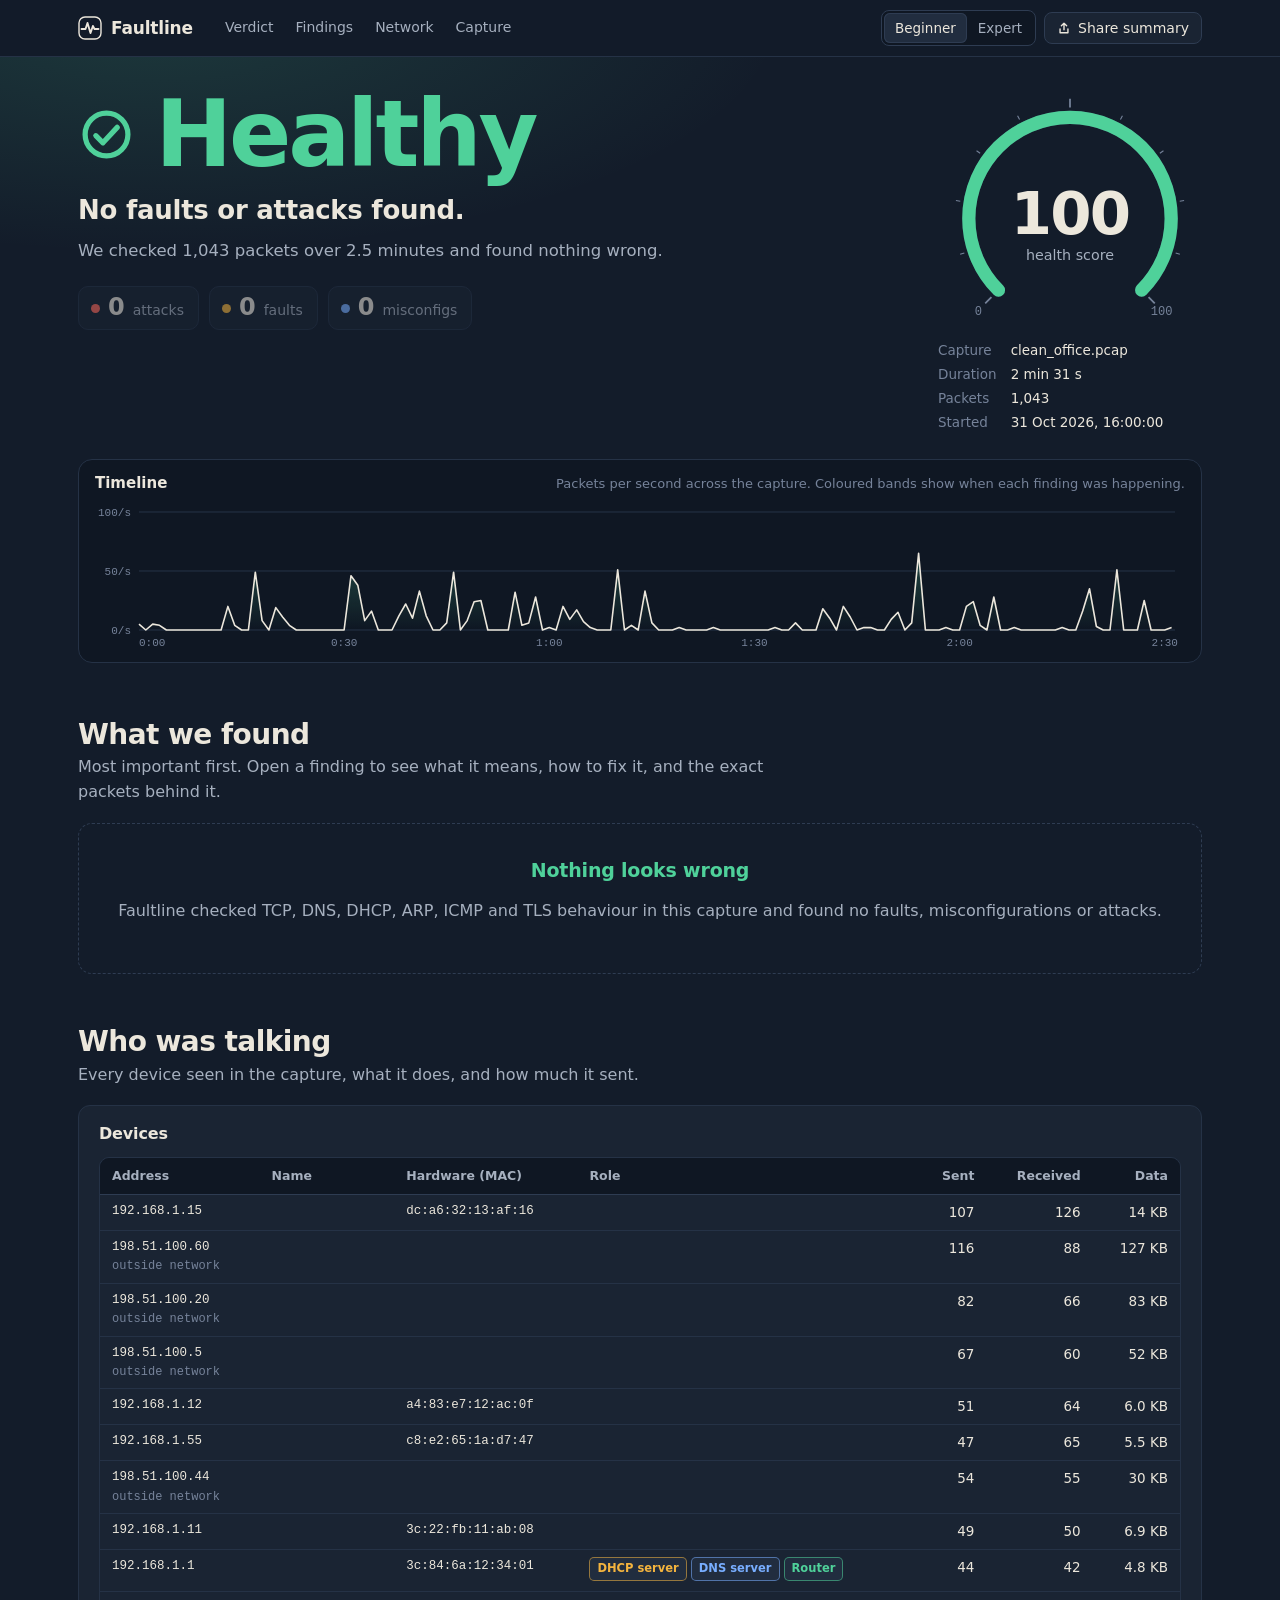
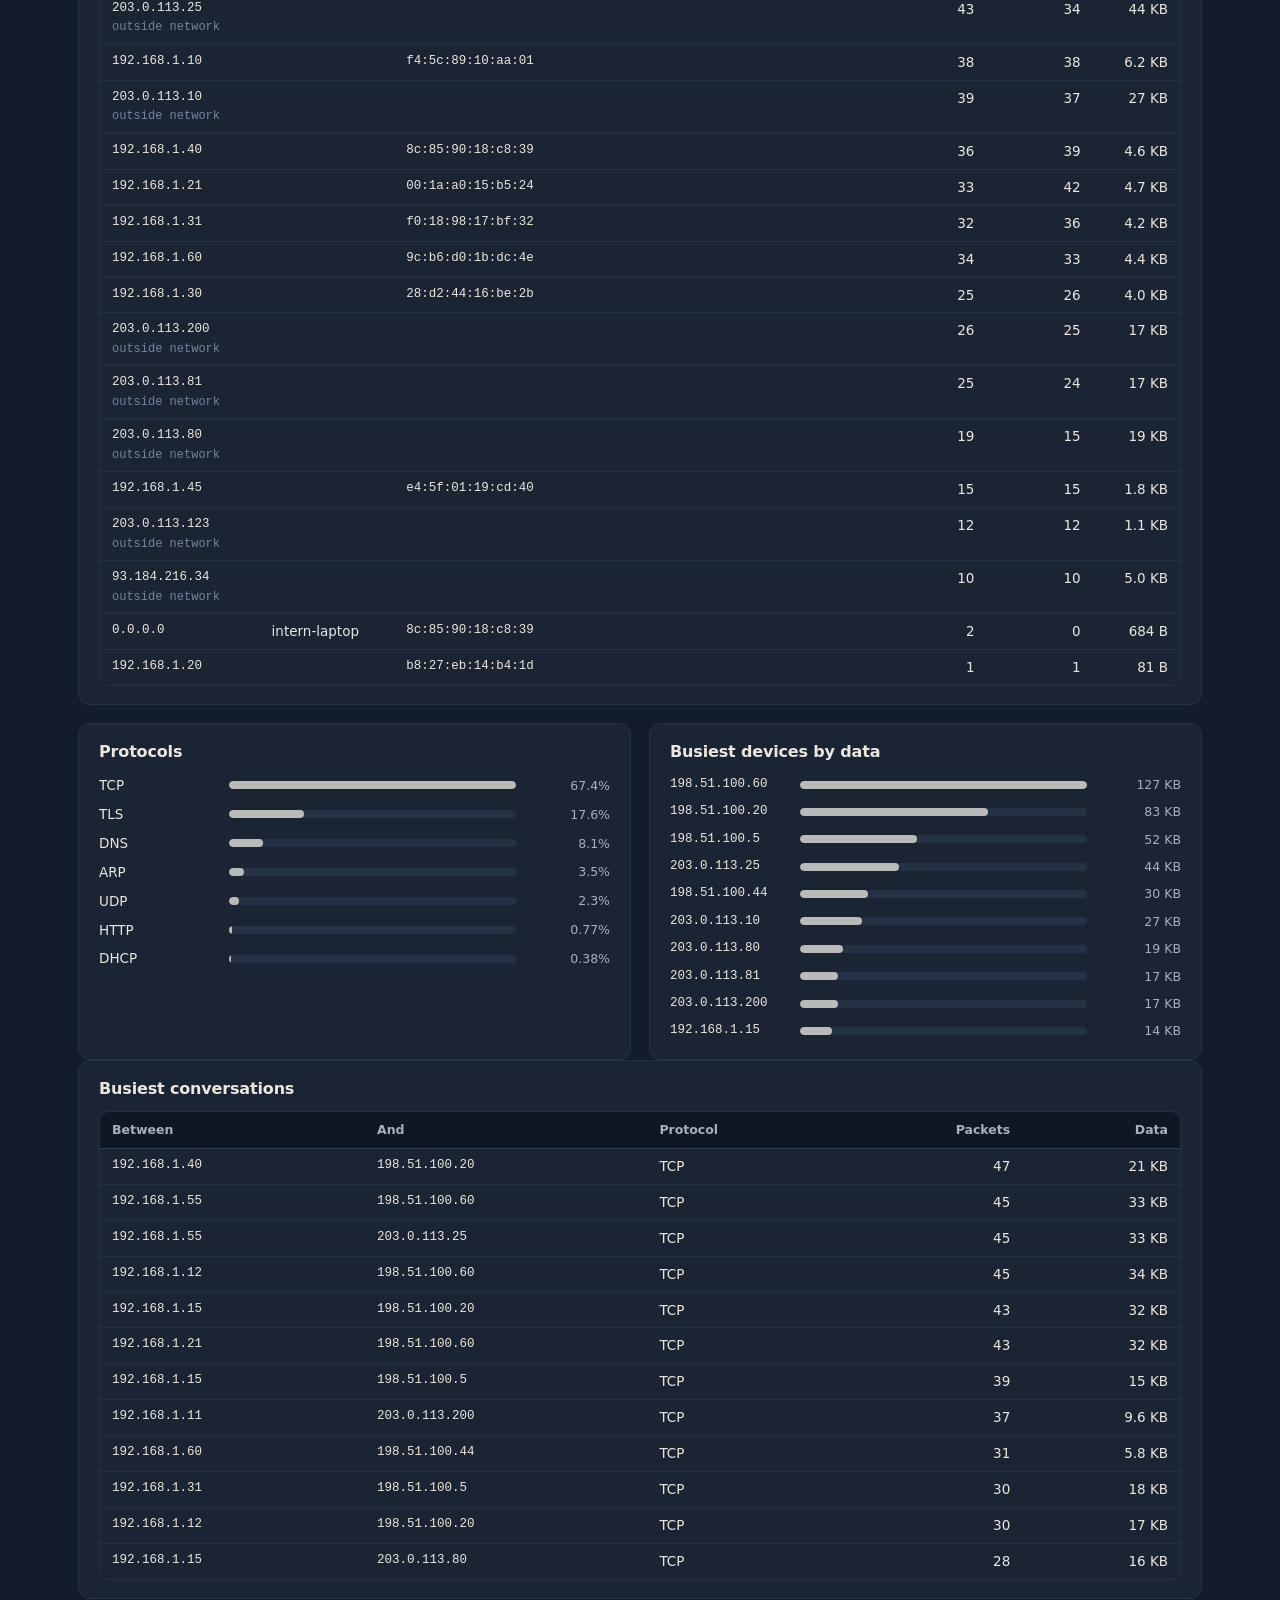
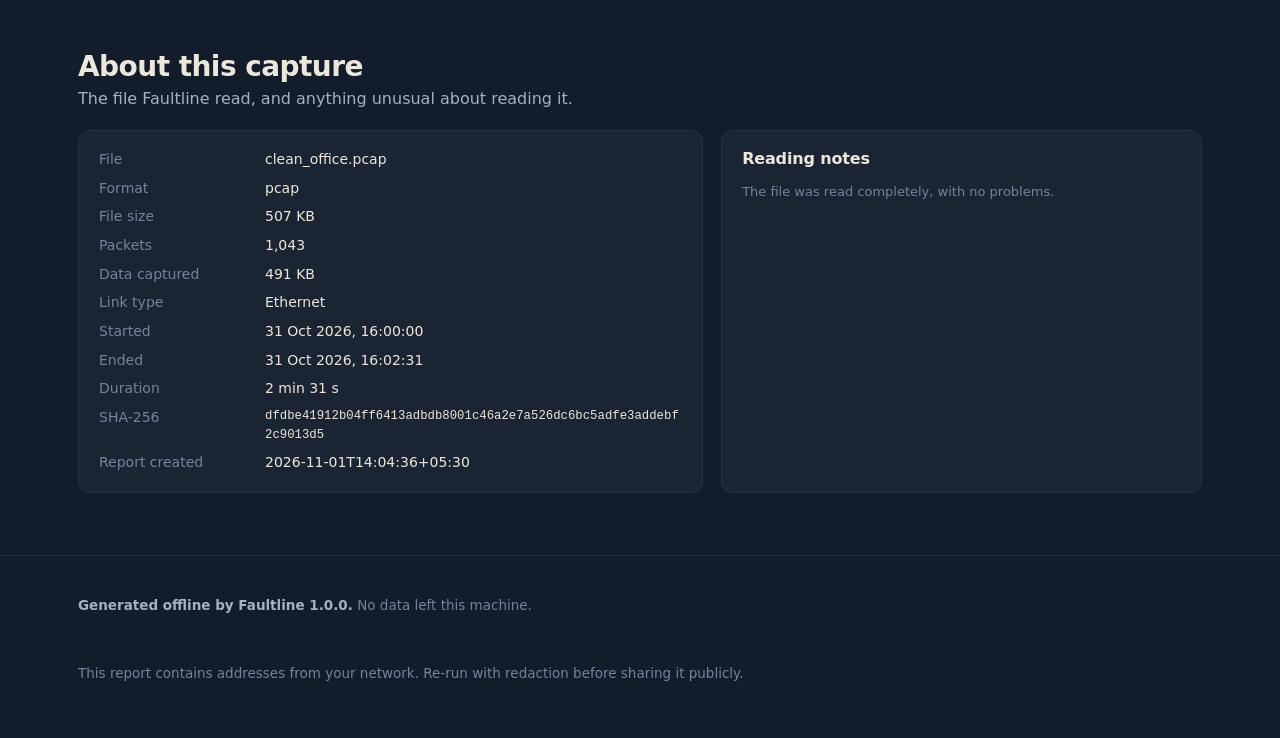
==== commit 747f15b0: "Docs fact-checked against code (DETECTORS, THINKING, SECURITY, demo script); ignore bogus 1970 times" ====
--- a/docs/examples/clean_office.html
+++ b/docs/examples/clean_office.html
@@ -434,7 +434,7 @@
 <body>
 <div id="app"></div>
 <noscript><p>This report needs JavaScript to display. The raw data is embedded in this file as JSON.</p></noscript>
-<script type="application/json" id="faultline-data">{"tool":{"name":"Faultline","version":"1.0.0"},"generated_at":"2026-11-01T13:55:41+05:30","capture":{"name":"clean_office.pcap","format":"pcap","compressed":false,"file_bytes":507237,"packets":1043,"bytes_captured":490525,"linktypes":[1],"first_ts":1793462400.5,"last_ts":1793462551.867157,"duration":151.36715698242188,"truncated":false,"limited":false,"warnings":[],"sha256":"dfdbe41912b04ff6413adbdb8001c46a2e7a526dc6bc5adfe3addebf2c9013d5","malformed_packets":0},"verdict":{"status":"healthy","headline":"No faults or attacks found.","summary":"We checked 1,043 packets over 2.5 minutes and found nothing wrong.","score":100,"counts":{"attack":0,"fault":0,"misconfig":0,"info":0}},"findings":[],"incidents":[],"hosts":[{"ip":"192.168.1.15","macs":["dc:a6:32:13:af:16"],"first_ts":1793462441.18718,"last_ts":1793462538.353548,"packets_sent":107,"packets_recv":126,"bytes_sent":14303,"roles":[],"names":[],"local":true},{"ip":"192.168.1.12","macs":["a4:83:e7:12:ac:0f"],"first_ts":1793462422.424209,"last_ts":1793462551.867157,"packets_sent":51,"packets_recv":64,"bytes_sent":5975,"roles":[],"names":[],"local":true},{"ip":"192.168.1.55","macs":["c8:e2:65:1a:d7:47"],"first_ts":1793462417.72902,"last_ts":1793462460.78799,"packets_sent":47,"packets_recv":65,"bytes_sent":5538,"roles":[],"names":[],"local":true},{"ip":"192.168.1.11","macs":["3c:22:fb:11:ab:08"],"first_ts":1793462421.546896,"last_ts":1793462525.970384,"packets_sent":49,"packets_recv":50,"bytes_sent":6893,"roles":[],"names":[],"local":true},{"ip":"192.168.1.1","macs":["3c:84:6a:12:34:01"],"first_ts":1793462400.509733,"last_ts":1793462547.078476,"packets_sent":44,"packets_recv":42,"bytes_sent":4767,"roles":["dhcp-server","dns-server","gateway"],"names":[],"local":true},{"ip":"192.168.1.10","macs":["f4:5c:89:10:aa:01"],"first_ts":1793462432.331751,"last_ts":1793462465.59432,"packets_sent":38,"packets_recv":38,"bytes_sent":6158,"roles":[],"names":[],"local":true},{"ip":"192.168.1.40","macs":["8c:85:90:18:c8:39"],"first_ts":1793462402.695044,"last_ts":1793462535.653986,"packets_sent":36,"packets_recv":39,"bytes_sent":4600,"roles":[],"names":[],"local":true},{"ip":"192.168.1.21","macs":["00:1a:a0:15:b5:24"],"first_ts":1793462472.189163,"last_ts":1793462543.676327,"packets_sent":33,"packets_recv":42,"bytes_sent":4691,"roles":[],"names":[],"local":true},{"ip":"192.168.1.31","macs":["f0:18:98:17:bf:32"],"first_ts":1793462402.992871,"last_ts":1793462528.906241,"packets_sent":32,"packets_recv":36,"bytes_sent":4196,"roles":[],"names":[],"local":true},{"ip":"192.168.1.60","macs":["9c:b6:d0:1b:dc:4e"],"first_ts":1793462420.828512,"last_ts":1793462506.03837,"packets_sent":34,"packets_recv":33,"bytes_sent":4448,"roles":[],"names":[],"local":true},{"ip":"192.168.1.30","macs":["28:d2:44:16:be:2b"],"first_ts":1793462441.971228,"last_ts":1793462547.375787,"packets_sent":25,"packets_recv":26,"bytes_sent":3981,"roles":[],"names":[],"local":true},{"ip":"192.168.1.45","macs":["e4:5f:01:19:cd:40"],"first_ts":1793462431.937092,"last_ts":1793462493.099263,"packets_sent":15,"packets_recv":15,"bytes_sent":1798,"roles":[],"names":[],"local":true},{"ip":"0.0.0.0","macs":["8c:85:90:18:c8:39"],"first_ts":1793462400.5,"last_ts":1793462400.511299,"packets_sent":2,"packets_recv":0,"bytes_sent":684,"roles":[],"names":["intern-laptop"],"local":true},{"ip":"192.168.1.20","macs":["b8:27:eb:14:b4:1d"],"first_ts":1793462496.367657,"last_ts":1793462496.387027,"packets_sent":1,"packets_recv":1,"bytes_sent":81,"roles":[],"names":[],"local":true},{"ip":"198.51.100.60","macs":[],"first_ts":1793462417.740452,"last_ts":1793462543.676327,"packets_sent":116,"packets_recv":88,"bytes_sent":126656,"roles":[],"names":[],"local":false},{"ip":"198.51.100.20","macs":[],"first_ts":1793462448.873944,"last_ts":1793462540.020402,"packets_sent":82,"packets_recv":66,"bytes_sent":82778,"roles":[],"names":[],"local":false},{"ip":"198.51.100.5","macs":[],"first_ts":1793462431.74689,"last_ts":1793462538.353548,"packets_sent":67,"packets_recv":60,"bytes_sent":51804,"roles":[],"names":[],"local":false},{"ip":"198.51.100.44","macs":[],"first_ts":1793462413.472582,"last_ts":1793462522.072041,"packets_sent":54,"packets_recv":55,"bytes_sent":29858,"roles":[],"names":[],"local":false},{"ip":"203.0.113.25","macs":[],"first_ts":1793462439.503027,"last_ts":1793462446.704951,"packets_sent":43,"packets_recv":34,"bytes_sent":43736,"roles":[],"names":[],"local":false},{"ip":"203.0.113.10","macs":[],"first_ts":1793462431.96709,"last_ts":1793462523.241364,"packets_sent":39,"packets_recv":37,"bytes_sent":27445,"roles":[],"names":[],"local":false},{"ip":"203.0.113.200","macs":[],"first_ts":1793462449.957357,"last_ts":1793462525.970384,"packets_sent":26,"packets_recv":25,"bytes_sent":16667,"roles":[],"names":[],"local":false},{"ip":"203.0.113.81","macs":[],"first_ts":1793462500.666498,"last_ts":1793462547.375787,"packets_sent":25,"packets_recv":24,"bytes_sent":16812,"roles":[],"names":[],"local":false},{"ip":"203.0.113.80","macs":[],"first_ts":1793462455.835918,"last_ts":1793462456.260046,"packets_sent":19,"packets_recv":15,"bytes_sent":19036,"roles":[],"names":[],"local":false},{"ip":"203.0.113.123","macs":[],"first_ts":1793462403.0,"last_ts":1793462551.867157,"packets_sent":12,"packets_recv":12,"bytes_sent":1080,"roles":[],"names":[],"local":false},{"ip":"93.184.216.34","macs":[],"first_ts":1793462510.846946,"last_ts":1793462511.603496,"packets_sent":10,"packets_recv":10,"bytes_sent":5028,"roles":[],"names":[],"local":false}],"stats":{"protocols":{"TCP":703,"TLS":184,"DNS":84,"ARP":36,"UDP":24,"HTTP":8,"DHCP":4},"top_talkers":[{"ip":"198.51.100.60","packets":116,"bytes":126656,"local":false},{"ip":"198.51.100.20","packets":82,"bytes":82778,"local":false},{"ip":"198.51.100.5","packets":67,"bytes":51804,"local":false},{"ip":"203.0.113.25","packets":43,"bytes":43736,"local":false},{"ip":"198.51.100.44","packets":54,"bytes":29858,"local":false},{"ip":"203.0.113.10","packets":39,"bytes":27445,"local":false},{"ip":"203.0.113.80","packets":19,"bytes":19036,"local":false},{"ip":"203.0.113.81","packets":25,"bytes":16812,"local":false},{"ip":"203.0.113.200","packets":26,"bytes":16667,"local":false},{"ip":"192.168.1.15","packets":107,"bytes":14303,"local":true}],"conversations":[{"a":"192.168.1.40","b":"198.51.100.20","proto":"TCP","packets":47,"bytes":20839},{"a":"192.168.1.55","b":"198.51.100.60","proto":"TCP","packets":45,"bytes":33096},{"a":"192.168.1.55","b":"203.0.113.25","proto":"TCP","packets":45,"bytes":33066},{"a":"192.168.1.12","b":"198.51.100.60","proto":"TCP","packets":45,"bytes":33994},{"a":"192.168.1.15","b":"198.51.100.20","proto":"TCP","packets":43,"bytes":32066},{"a":"192.168.1.21","b":"198.51.100.60","proto":"TCP","packets":43,"bytes":32186},{"a":"192.168.1.15","b":"198.51.100.5","proto":"TCP","packets":39,"bytes":15419},{"a":"192.168.1.11","b":"203.0.113.200","proto":"TCP","packets":37,"bytes":9642},{"a":"192.168.1.60","b":"198.51.100.44","proto":"TCP","packets":31,"bytes":5779},{"a":"192.168.1.31","b":"198.51.100.5","proto":"TCP","packets":30,"bytes":17769},{"a":"192.168.1.12","b":"198.51.100.20","proto":"TCP","packets":30,"bytes":17068},{"a":"192.168.1.15","b":"203.0.113.80","proto":"TCP","packets":28,"bytes":16419},{"a":"192.168.1.15","b":"203.0.113.10","proto":"TCP","packets":24,"bytes":10578},{"a":"192.168.1.15","b":"198.51.100.60","proto":"TCP","packets":21,"bytes":8218},{"a":"192.168.1.10","b":"203.0.113.25","proto":"TCP","packets":18,"bytes":4271}],"timeline":{"start":1793462400.5,"bucket_seconds":1,"series":[{"t":1793462400,"packets":5,"bytes":1410},{"t":1793462401,"packets":0,"bytes":0},{"t":1793462402,"packets":5,"bytes":210},{"t":1793462403,"packets":4,"bytes":360},{"t":1793462404,"packets":0,"bytes":0},{"t":1793462405,"packets":0,"bytes":0},{"t":1793462406,"packets":0,"bytes":0},{"t":1793462407,"packets":0,"bytes":0},{"t":1793462408,"packets":0,"bytes":0},{"t":1793462409,"packets":0,"bytes":0},{"t":1793462410,"packets":0,"bytes":0},{"t":1793462411,"packets":0,"bytes":0},{"t":1793462412,"packets":0,"bytes":0},{"t":1793462413,"packets":20,"bytes":8001},{"t":1793462414,"packets":4,"bytes":264},{"t":1793462415,"packets":0,"bytes":0},{"t":1793462416,"packets":0,"bytes":0},{"t":1793462417,"packets":49,"bytes":37026},{"t":1793462418,"packets":8,"bytes":2811},{"t":1793462419,"packets":0,"bytes":0},{"t":1793462420,"packets":19,"bytes":5094},{"t":1793462421,"packets":11,"bytes":2912},{"t":1793462422,"packets":4,"bytes":264},{"t":1793462423,"packets":0,"bytes":0},{"t":1793462424,"packets":0,"bytes":0},{"t":1793462425,"packets":0,"bytes":0},{"t":1793462426,"packets":0,"bytes":0},{"t":1793462427,"packets":0,"bytes":0},{"t":1793462428,"packets":0,"bytes":0},{"t":1793462429,"packets":0,"bytes":0},{"t":1793462430,"packets":0,"bytes":0},{"t":1793462431,"packets":46,"bytes":23460},{"t":1793462432,"packets":38,"bytes":13001},{"t":1793462433,"packets":8,"bytes":618},{"t":1793462434,"packets":16,"bytes":4456},{"t":1793462435,"packets":0,"bytes":0},{"t":1793462436,"packets":0,"bytes":0},{"t":1793462437,"packets":0,"bytes":0},{"t":1793462438,"packets":12,"bytes":4194},{"t":1793462439,"packets":22,"bytes":6967},{"t":1793462440,"packets":10,"bytes":4338},{"t":1793462441,"packets":33,"bytes":14831},{"t":1793462442,"packets":12,"bytes":5223},{"t":1793462443,"packets":0,"bytes":0},{"t":1793462444,"packets":0,"bytes":0},{"t":1793462445,"packets":6,"bytes":714},{"t":1793462446,"packets":49,"bytes":37294},{"t":1793462447,"packets":0,"bytes":0},{"t":1793462448,"packets":8,"bytes":792},{"t":1793462449,"packets":24,"bytes":11013},{"t":1793462450,"packets":25,"bytes":10465},{"t":1793462451,"packets":0,"bytes":0},{"t":1793462452,"packets":0,"bytes":0},{"t":1793462453,"packets":0,"bytes":0},{"t":1793462454,"packets":0,"bytes":0},{"t":1793462455,"packets":32,"bytes":20803},{"t":1793462456,"packets":4,"bytes":264},{"t":1793462457,"packets":6,"bytes":714},{"t":1793462458,"packets":28,"bytes":16252},{"t":1793462459,"packets":0,"bytes":0},{"t":1793462460,"packets":2,"bytes":180},{"t":1793462461,"packets":0,"bytes":0},{"t":1793462462,"packets":20,"bytes":7184},{"t":1793462463,"packets":9,"bytes":1967},{"t":1793462464,"packets":17,"bytes":5237},{"t":1793462465,"packets":7,"bytes":1962},{"t":1793462466,"packets":2,"bytes":84},{"t":1793462467,"packets":0,"bytes":0},{"t":1793462468,"packets":0,"bytes":0},{"t":1793462469,"packets":0,"bytes":0},{"t":1793462470,"packets":51,"bytes":36831},{"t":1793462471,"packets":0,"bytes":0},{"t":1793462472,"packets":4,"bytes":168},{"t":1793462473,"packets":0,"bytes":0},{"t":1793462474,"packets":33,"bytes":20431},{"t":1793462475,"packets":6,"bytes":1660},{"t":1793462476,"packets":0,"bytes":0},{"t":1793462477,"packets":0,"bytes":0},{"t":1793462478,"packets":0,"bytes":0},{"t":1793462479,"packets":2,"bytes":192},{"t":1793462480,"packets":0,"bytes":0},{"t":1793462481,"packets":0,"bytes":0},{"t":1793462482,"packets":0,"bytes":0},{"t":1793462483,"packets":0,"bytes":0},{"t":1793462484,"packets":2,"bytes":84},{"t":1793462485,"packets":0,"bytes":0},{"t":1793462486,"packets":0,"bytes":0},{"t":1793462487,"packets":0,"bytes":0},{"t":1793462488,"packets":0,"bytes":0},{"t":1793462489,"packets":0,"bytes":0},{"t":1793462490,"packets":0,"bytes":0},{"t":1793462491,"packets":0,"bytes":0},{"t":1793462492,"packets":0,"bytes":0},{"t":1793462493,"packets":2,"bytes":180},{"t":1793462494,"packets":0,"bytes":0},{"t":1793462495,"packets":0,"bytes":0},{"t":1793462496,"packets":6,"bytes":440},{"t":1793462497,"packets":0,"bytes":0},{"t":1793462498,"packets":0,"bytes":0},{"t":1793462499,"packets":0,"bytes":0},{"t":1793462500,"packets":18,"bytes":6554},{"t":1793462501,"packets":10,"bytes":3970},{"t":1793462502,"packets":0,"bytes":0},{"t":1793462503,"packets":20,"bytes":8381},{"t":1793462504,"packets":11,"bytes":6484},{"t":1793462505,"packets":0,"bytes":0},{"t":1793462506,"packets":2,"bytes":180},{"t":1793462507,"packets":2,"bytes":180},{"t":1793462508,"packets":0,"bytes":0},{"t":1793462509,"packets":0,"bytes":0},{"t":1793462510,"packets":9,"bytes":2867},{"t":1793462511,"packets":15,"bytes":4316},{"t":1793462512,"packets":0,"bytes":0},{"t":1793462513,"packets":6,"bytes":626},{"t":1793462514,"packets":65,"bytes":44342},{"t":1793462515,"packets":0,"bytes":0},{"t":1793462516,"packets":0,"bytes":0},{"t":1793462517,"packets":0,"bytes":0},{"t":1793462518,"packets":2,"bytes":180},{"t":1793462519,"packets":0,"bytes":0},{"t":1793462520,"packets":0,"bytes":0},{"t":1793462521,"packets":20,"bytes":8137},{"t":1793462522,"packets":24,"bytes":8939},{"t":1793462523,"packets":4,"bytes":264},{"t":1793462524,"packets":0,"bytes":0},{"t":1793462525,"packets":28,"bytes":9932},{"t":1793462526,"packets":0,"bytes":0},{"t":1793462527,"packets":0,"bytes":0},{"t":1793462528,"packets":2,"bytes":84},{"t":1793462529,"packets":0,"bytes":0},{"t":1793462530,"packets":0,"bytes":0},{"t":1793462531,"packets":0,"bytes":0},{"t":1793462532,"packets":0,"bytes":0},{"t":1793462533,"packets":0,"bytes":0},{"t":1793462534,"packets":0,"bytes":0},{"t":1793462535,"packets":2,"bytes":180},{"t":1793462536,"packets":0,"bytes":0},{"t":1793462537,"packets":0,"bytes":0},{"t":1793462538,"packets":16,"bytes":4458},{"t":1793462539,"packets":35,"bytes":21779},{"t":1793462540,"packets":3,"bytes":198},{"t":1793462541,"packets":0,"bytes":0},{"t":1793462542,"packets":0,"bytes":0},{"t":1793462543,"packets":51,"bytes":37200},{"t":1793462544,"packets":0,"bytes":0},{"t":1793462545,"packets":0,"bytes":0},{"t":1793462546,"packets":0,"bytes":0},{"t":1793462547,"packets":25,"bytes":10743},{"t":1793462548,"packets":0,"bytes":0},{"t":1793462549,"packets":0,"bytes":0},{"t":1793462550,"packets":0,"bytes":0},{"t":1793462551,"packets":2,"bytes":180}],"markers":[]}},"redacted":false,"warnings":[],"analysis_seconds":0.026}</script>
+<script type="application/json" id="faultline-data">{"tool":{"name":"Faultline","version":"1.0.0"},"generated_at":"2026-11-01T14:04:36+05:30","capture":{"name":"clean_office.pcap","format":"pcap","compressed":false,"file_bytes":507237,"packets":1043,"bytes_captured":490525,"linktypes":[1],"first_ts":1793462400.5,"last_ts":1793462551.867157,"duration":151.36715698242188,"truncated":false,"limited":false,"warnings":[],"sha256":"dfdbe41912b04ff6413adbdb8001c46a2e7a526dc6bc5adfe3addebf2c9013d5","malformed_packets":0},"verdict":{"status":"healthy","headline":"No faults or attacks found.","summary":"We checked 1,043 packets over 2.5 minutes and found nothing wrong.","score":100,"counts":{"attack":0,"fault":0,"misconfig":0,"info":0}},"findings":[],"incidents":[],"hosts":[{"ip":"192.168.1.15","macs":["dc:a6:32:13:af:16"],"first_ts":1793462441.18718,"last_ts":1793462538.353548,"packets_sent":107,"packets_recv":126,"bytes_sent":14303,"roles":[],"names":[],"local":true},{"ip":"192.168.1.12","macs":["a4:83:e7:12:ac:0f"],"first_ts":1793462422.424209,"last_ts":1793462551.867157,"packets_sent":51,"packets_recv":64,"bytes_sent":5975,"roles":[],"names":[],"local":true},{"ip":"192.168.1.55","macs":["c8:e2:65:1a:d7:47"],"first_ts":1793462417.72902,"last_ts":1793462460.78799,"packets_sent":47,"packets_recv":65,"bytes_sent":5538,"roles":[],"names":[],"local":true},{"ip":"192.168.1.11","macs":["3c:22:fb:11:ab:08"],"first_ts":1793462421.546896,"last_ts":1793462525.970384,"packets_sent":49,"packets_recv":50,"bytes_sent":6893,"roles":[],"names":[],"local":true},{"ip":"192.168.1.1","macs":["3c:84:6a:12:34:01"],"first_ts":1793462400.509733,"last_ts":1793462547.078476,"packets_sent":44,"packets_recv":42,"bytes_sent":4767,"roles":["dhcp-server","dns-server","gateway"],"names":[],"local":true},{"ip":"192.168.1.10","macs":["f4:5c:89:10:aa:01"],"first_ts":1793462432.331751,"last_ts":1793462465.59432,"packets_sent":38,"packets_recv":38,"bytes_sent":6158,"roles":[],"names":[],"local":true},{"ip":"192.168.1.40","macs":["8c:85:90:18:c8:39"],"first_ts":1793462402.695044,"last_ts":1793462535.653986,"packets_sent":36,"packets_recv":39,"bytes_sent":4600,"roles":[],"names":[],"local":true},{"ip":"192.168.1.21","macs":["00:1a:a0:15:b5:24"],"first_ts":1793462472.189163,"last_ts":1793462543.676327,"packets_sent":33,"packets_recv":42,"bytes_sent":4691,"roles":[],"names":[],"local":true},{"ip":"192.168.1.31","macs":["f0:18:98:17:bf:32"],"first_ts":1793462402.992871,"last_ts":1793462528.906241,"packets_sent":32,"packets_recv":36,"bytes_sent":4196,"roles":[],"names":[],"local":true},{"ip":"192.168.1.60","macs":["9c:b6:d0:1b:dc:4e"],"first_ts":1793462420.828512,"last_ts":1793462506.03837,"packets_sent":34,"packets_recv":33,"bytes_sent":4448,"roles":[],"names":[],"local":true},{"ip":"192.168.1.30","macs":["28:d2:44:16:be:2b"],"first_ts":1793462441.971228,"last_ts":1793462547.375787,"packets_sent":25,"packets_recv":26,"bytes_sent":3981,"roles":[],"names":[],"local":true},{"ip":"192.168.1.45","macs":["e4:5f:01:19:cd:40"],"first_ts":1793462431.937092,"last_ts":1793462493.099263,"packets_sent":15,"packets_recv":15,"bytes_sent":1798,"roles":[],"names":[],"local":true},{"ip":"0.0.0.0","macs":["8c:85:90:18:c8:39"],"first_ts":1793462400.5,"last_ts":1793462400.511299,"packets_sent":2,"packets_recv":0,"bytes_sent":684,"roles":[],"names":["intern-laptop"],"local":true},{"ip":"192.168.1.20","macs":["b8:27:eb:14:b4:1d"],"first_ts":1793462496.367657,"last_ts":1793462496.387027,"packets_sent":1,"packets_recv":1,"bytes_sent":81,"roles":[],"names":[],"local":true},{"ip":"198.51.100.60","macs":[],"first_ts":1793462417.740452,"last_ts":1793462543.676327,"packets_sent":116,"packets_recv":88,"bytes_sent":126656,"roles":[],"names":[],"local":false},{"ip":"198.51.100.20","macs":[],"first_ts":1793462448.873944,"last_ts":1793462540.020402,"packets_sent":82,"packets_recv":66,"bytes_sent":82778,"roles":[],"names":[],"local":false},{"ip":"198.51.100.5","macs":[],"first_ts":1793462431.74689,"last_ts":1793462538.353548,"packets_sent":67,"packets_recv":60,"bytes_sent":51804,"roles":[],"names":[],"local":false},{"ip":"198.51.100.44","macs":[],"first_ts":1793462413.472582,"last_ts":1793462522.072041,"packets_sent":54,"packets_recv":55,"bytes_sent":29858,"roles":[],"names":[],"local":false},{"ip":"203.0.113.25","macs":[],"first_ts":1793462439.503027,"last_ts":1793462446.704951,"packets_sent":43,"packets_recv":34,"bytes_sent":43736,"roles":[],"names":[],"local":false},{"ip":"203.0.113.10","macs":[],"first_ts":1793462431.96709,"last_ts":1793462523.241364,"packets_sent":39,"packets_recv":37,"bytes_sent":27445,"roles":[],"names":[],"local":false},{"ip":"203.0.113.200","macs":[],"first_ts":1793462449.957357,"last_ts":1793462525.970384,"packets_sent":26,"packets_recv":25,"bytes_sent":16667,"roles":[],"names":[],"local":false},{"ip":"203.0.113.81","macs":[],"first_ts":1793462500.666498,"last_ts":1793462547.375787,"packets_sent":25,"packets_recv":24,"bytes_sent":16812,"roles":[],"names":[],"local":false},{"ip":"203.0.113.80","macs":[],"first_ts":1793462455.835918,"last_ts":1793462456.260046,"packets_sent":19,"packets_recv":15,"bytes_sent":19036,"roles":[],"names":[],"local":false},{"ip":"203.0.113.123","macs":[],"first_ts":1793462403.0,"last_ts":1793462551.867157,"packets_sent":12,"packets_recv":12,"bytes_sent":1080,"roles":[],"names":[],"local":false},{"ip":"93.184.216.34","macs":[],"first_ts":1793462510.846946,"last_ts":1793462511.603496,"packets_sent":10,"packets_recv":10,"bytes_sent":5028,"roles":[],"names":[],"local":false}],"stats":{"protocols":{"TCP":703,"TLS":184,"DNS":84,"ARP":36,"UDP":24,"HTTP":8,"DHCP":4},"top_talkers":[{"ip":"198.51.100.60","packets":116,"bytes":126656,"local":false},{"ip":"198.51.100.20","packets":82,"bytes":82778,"local":false},{"ip":"198.51.100.5","packets":67,"bytes":51804,"local":false},{"ip":"203.0.113.25","packets":43,"bytes":43736,"local":false},{"ip":"198.51.100.44","packets":54,"bytes":29858,"local":false},{"ip":"203.0.113.10","packets":39,"bytes":27445,"local":false},{"ip":"203.0.113.80","packets":19,"bytes":19036,"local":false},{"ip":"203.0.113.81","packets":25,"bytes":16812,"local":false},{"ip":"203.0.113.200","packets":26,"bytes":16667,"local":false},{"ip":"192.168.1.15","packets":107,"bytes":14303,"local":true}],"conversations":[{"a":"192.168.1.40","b":"198.51.100.20","proto":"TCP","packets":47,"bytes":20839},{"a":"192.168.1.55","b":"198.51.100.60","proto":"TCP","packets":45,"bytes":33096},{"a":"192.168.1.55","b":"203.0.113.25","proto":"TCP","packets":45,"bytes":33066},{"a":"192.168.1.12","b":"198.51.100.60","proto":"TCP","packets":45,"bytes":33994},{"a":"192.168.1.15","b":"198.51.100.20","proto":"TCP","packets":43,"bytes":32066},{"a":"192.168.1.21","b":"198.51.100.60","proto":"TCP","packets":43,"bytes":32186},{"a":"192.168.1.15","b":"198.51.100.5","proto":"TCP","packets":39,"bytes":15419},{"a":"192.168.1.11","b":"203.0.113.200","proto":"TCP","packets":37,"bytes":9642},{"a":"192.168.1.60","b":"198.51.100.44","proto":"TCP","packets":31,"bytes":5779},{"a":"192.168.1.31","b":"198.51.100.5","proto":"TCP","packets":30,"bytes":17769},{"a":"192.168.1.12","b":"198.51.100.20","proto":"TCP","packets":30,"bytes":17068},{"a":"192.168.1.15","b":"203.0.113.80","proto":"TCP","packets":28,"bytes":16419},{"a":"192.168.1.15","b":"203.0.113.10","proto":"TCP","packets":24,"bytes":10578},{"a":"192.168.1.15","b":"198.51.100.60","proto":"TCP","packets":21,"bytes":8218},{"a":"192.168.1.10","b":"203.0.113.25","proto":"TCP","packets":18,"bytes":4271}],"timeline":{"start":1793462400.5,"bucket_seconds":1,"series":[{"t":1793462400,"packets":5,"bytes":1410},{"t":1793462401,"packets":0,"bytes":0},{"t":1793462402,"packets":5,"bytes":210},{"t":1793462403,"packets":4,"bytes":360},{"t":1793462404,"packets":0,"bytes":0},{"t":1793462405,"packets":0,"bytes":0},{"t":1793462406,"packets":0,"bytes":0},{"t":1793462407,"packets":0,"bytes":0},{"t":1793462408,"packets":0,"bytes":0},{"t":1793462409,"packets":0,"bytes":0},{"t":1793462410,"packets":0,"bytes":0},{"t":1793462411,"packets":0,"bytes":0},{"t":1793462412,"packets":0,"bytes":0},{"t":1793462413,"packets":20,"bytes":8001},{"t":1793462414,"packets":4,"bytes":264},{"t":1793462415,"packets":0,"bytes":0},{"t":1793462416,"packets":0,"bytes":0},{"t":1793462417,"packets":49,"bytes":37026},{"t":1793462418,"packets":8,"bytes":2811},{"t":1793462419,"packets":0,"bytes":0},{"t":1793462420,"packets":19,"bytes":5094},{"t":1793462421,"packets":11,"bytes":2912},{"t":1793462422,"packets":4,"bytes":264},{"t":1793462423,"packets":0,"bytes":0},{"t":1793462424,"packets":0,"bytes":0},{"t":1793462425,"packets":0,"bytes":0},{"t":1793462426,"packets":0,"bytes":0},{"t":1793462427,"packets":0,"bytes":0},{"t":1793462428,"packets":0,"bytes":0},{"t":1793462429,"packets":0,"bytes":0},{"t":1793462430,"packets":0,"bytes":0},{"t":1793462431,"packets":46,"bytes":23460},{"t":1793462432,"packets":38,"bytes":13001},{"t":1793462433,"packets":8,"bytes":618},{"t":1793462434,"packets":16,"bytes":4456},{"t":1793462435,"packets":0,"bytes":0},{"t":1793462436,"packets":0,"bytes":0},{"t":1793462437,"packets":0,"bytes":0},{"t":1793462438,"packets":12,"bytes":4194},{"t":1793462439,"packets":22,"bytes":6967},{"t":1793462440,"packets":10,"bytes":4338},{"t":1793462441,"packets":33,"bytes":14831},{"t":1793462442,"packets":12,"bytes":5223},{"t":1793462443,"packets":0,"bytes":0},{"t":1793462444,"packets":0,"bytes":0},{"t":1793462445,"packets":6,"bytes":714},{"t":1793462446,"packets":49,"bytes":37294},{"t":1793462447,"packets":0,"bytes":0},{"t":1793462448,"packets":8,"bytes":792},{"t":1793462449,"packets":24,"bytes":11013},{"t":1793462450,"packets":25,"bytes":10465},{"t":1793462451,"packets":0,"bytes":0},{"t":1793462452,"packets":0,"bytes":0},{"t":1793462453,"packets":0,"bytes":0},{"t":1793462454,"packets":0,"bytes":0},{"t":1793462455,"packets":32,"bytes":20803},{"t":1793462456,"packets":4,"bytes":264},{"t":1793462457,"packets":6,"bytes":714},{"t":1793462458,"packets":28,"bytes":16252},{"t":1793462459,"packets":0,"bytes":0},{"t":1793462460,"packets":2,"bytes":180},{"t":1793462461,"packets":0,"bytes":0},{"t":1793462462,"packets":20,"bytes":7184},{"t":1793462463,"packets":9,"bytes":1967},{"t":1793462464,"packets":17,"bytes":5237},{"t":1793462465,"packets":7,"bytes":1962},{"t":1793462466,"packets":2,"bytes":84},{"t":1793462467,"packets":0,"bytes":0},{"t":1793462468,"packets":0,"bytes":0},{"t":1793462469,"packets":0,"bytes":0},{"t":1793462470,"packets":51,"bytes":36831},{"t":1793462471,"packets":0,"bytes":0},{"t":1793462472,"packets":4,"bytes":168},{"t":1793462473,"packets":0,"bytes":0},{"t":1793462474,"packets":33,"bytes":20431},{"t":1793462475,"packets":6,"bytes":1660},{"t":1793462476,"packets":0,"bytes":0},{"t":1793462477,"packets":0,"bytes":0},{"t":1793462478,"packets":0,"bytes":0},{"t":1793462479,"packets":2,"bytes":192},{"t":1793462480,"packets":0,"bytes":0},{"t":1793462481,"packets":0,"bytes":0},{"t":1793462482,"packets":0,"bytes":0},{"t":1793462483,"packets":0,"bytes":0},{"t":1793462484,"packets":2,"bytes":84},{"t":1793462485,"packets":0,"bytes":0},{"t":1793462486,"packets":0,"bytes":0},{"t":1793462487,"packets":0,"bytes":0},{"t":1793462488,"packets":0,"bytes":0},{"t":1793462489,"packets":0,"bytes":0},{"t":1793462490,"packets":0,"bytes":0},{"t":1793462491,"packets":0,"bytes":0},{"t":1793462492,"packets":0,"bytes":0},{"t":1793462493,"packets":2,"bytes":180},{"t":1793462494,"packets":0,"bytes":0},{"t":1793462495,"packets":0,"bytes":0},{"t":1793462496,"packets":6,"bytes":440},{"t":1793462497,"packets":0,"bytes":0},{"t":1793462498,"packets":0,"bytes":0},{"t":1793462499,"packets":0,"bytes":0},{"t":1793462500,"packets":18,"bytes":6554},{"t":1793462501,"packets":10,"bytes":3970},{"t":1793462502,"packets":0,"bytes":0},{"t":1793462503,"packets":20,"bytes":8381},{"t":1793462504,"packets":11,"bytes":6484},{"t":1793462505,"packets":0,"bytes":0},{"t":1793462506,"packets":2,"bytes":180},{"t":1793462507,"packets":2,"bytes":180},{"t":1793462508,"packets":0,"bytes":0},{"t":1793462509,"packets":0,"bytes":0},{"t":1793462510,"packets":9,"bytes":2867},{"t":1793462511,"packets":15,"bytes":4316},{"t":1793462512,"packets":0,"bytes":0},{"t":1793462513,"packets":6,"bytes":626},{"t":1793462514,"packets":65,"bytes":44342},{"t":1793462515,"packets":0,"bytes":0},{"t":1793462516,"packets":0,"bytes":0},{"t":1793462517,"packets":0,"bytes":0},{"t":1793462518,"packets":2,"bytes":180},{"t":1793462519,"packets":0,"bytes":0},{"t":1793462520,"packets":0,"bytes":0},{"t":1793462521,"packets":20,"bytes":8137},{"t":1793462522,"packets":24,"bytes":8939},{"t":1793462523,"packets":4,"bytes":264},{"t":1793462524,"packets":0,"bytes":0},{"t":1793462525,"packets":28,"bytes":9932},{"t":1793462526,"packets":0,"bytes":0},{"t":1793462527,"packets":0,"bytes":0},{"t":1793462528,"packets":2,"bytes":84},{"t":1793462529,"packets":0,"bytes":0},{"t":1793462530,"packets":0,"bytes":0},{"t":1793462531,"packets":0,"bytes":0},{"t":1793462532,"packets":0,"bytes":0},{"t":1793462533,"packets":0,"bytes":0},{"t":1793462534,"packets":0,"bytes":0},{"t":1793462535,"packets":2,"bytes":180},{"t":1793462536,"packets":0,"bytes":0},{"t":1793462537,"packets":0,"bytes":0},{"t":1793462538,"packets":16,"bytes":4458},{"t":1793462539,"packets":35,"bytes":21779},{"t":1793462540,"packets":3,"bytes":198},{"t":1793462541,"packets":0,"bytes":0},{"t":1793462542,"packets":0,"bytes":0},{"t":1793462543,"packets":51,"bytes":37200},{"t":1793462544,"packets":0,"bytes":0},{"t":1793462545,"packets":0,"bytes":0},{"t":1793462546,"packets":0,"bytes":0},{"t":1793462547,"packets":25,"bytes":10743},{"t":1793462548,"packets":0,"bytes":0},{"t":1793462549,"packets":0,"bytes":0},{"t":1793462550,"packets":0,"bytes":0},{"t":1793462551,"packets":2,"bytes":180}],"markers":[]}},"redacted":false,"warnings":[],"analysis_seconds":0.026}</script>
 <script>/* Faultline report renderer.
  * Security model: every value in the report is untrusted (it comes from packets).
  * Data is read from the embedded JSON data block and turned into DOM nodes with
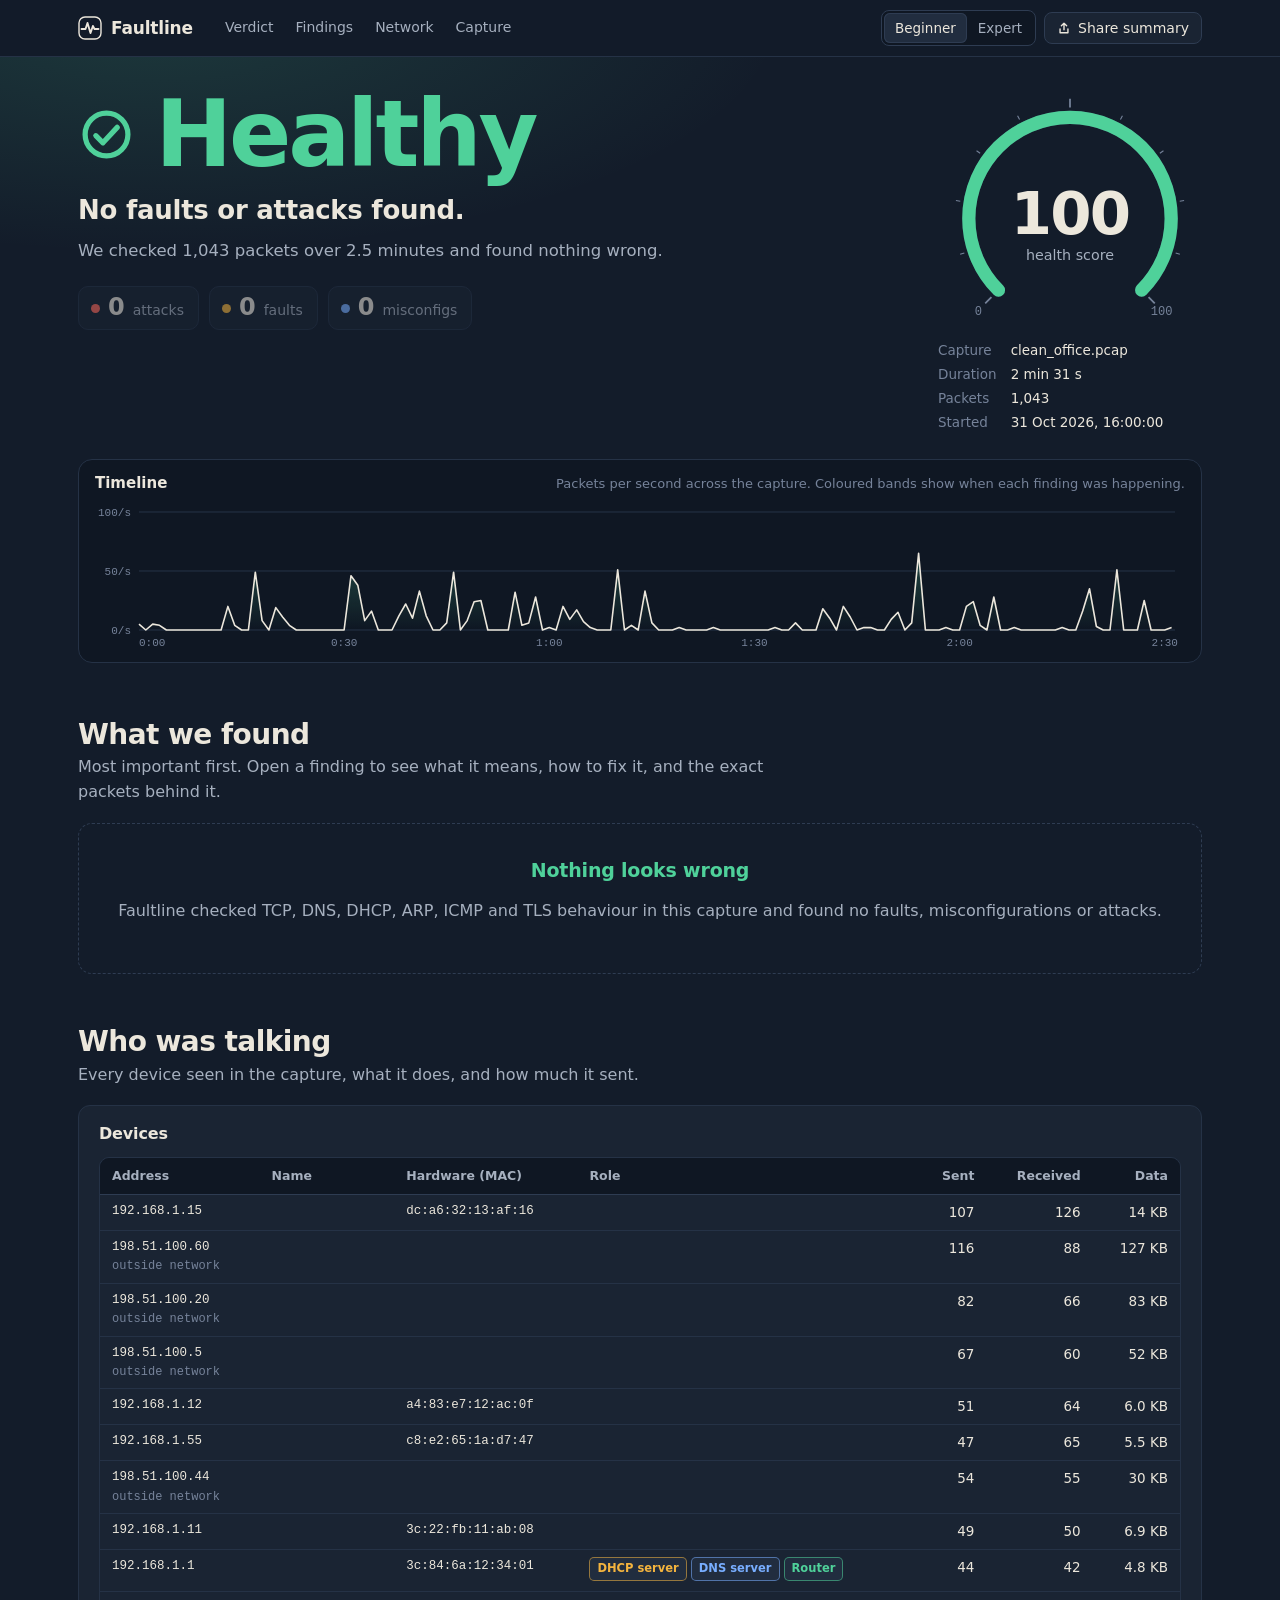
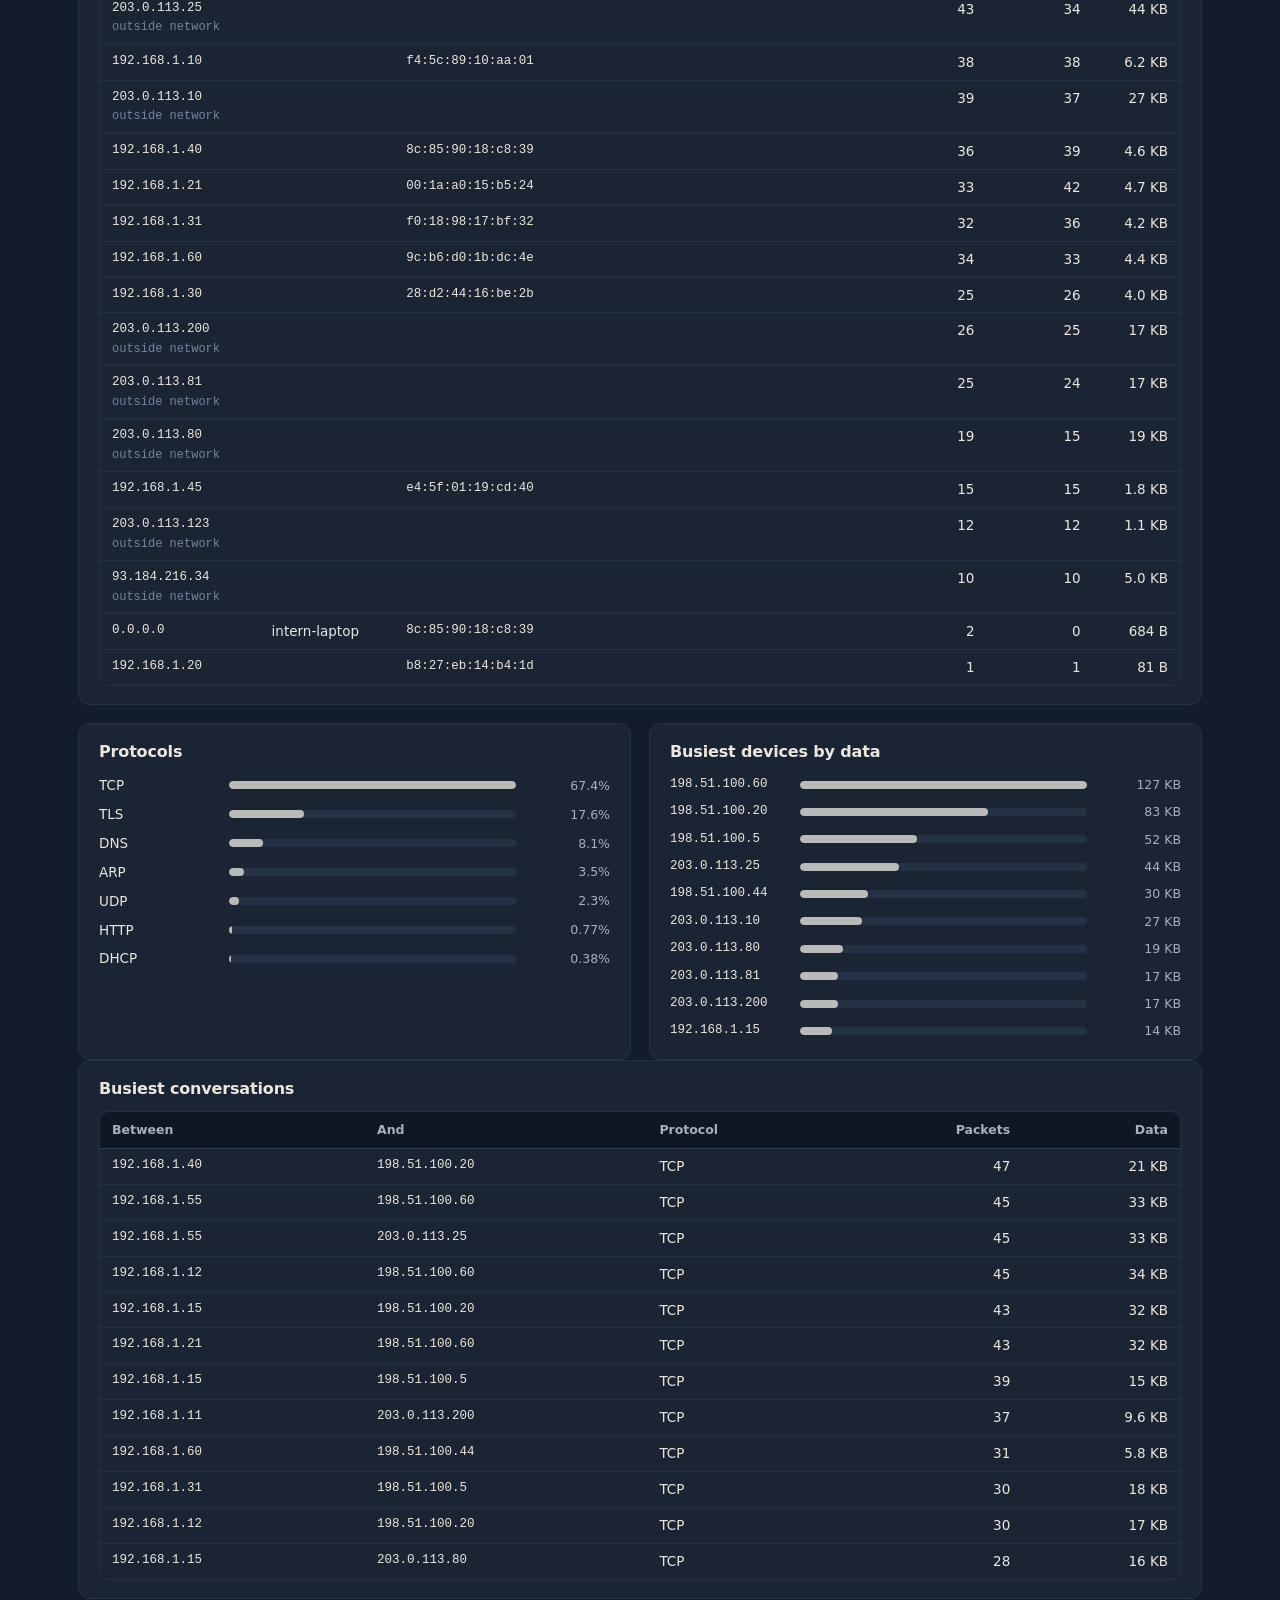
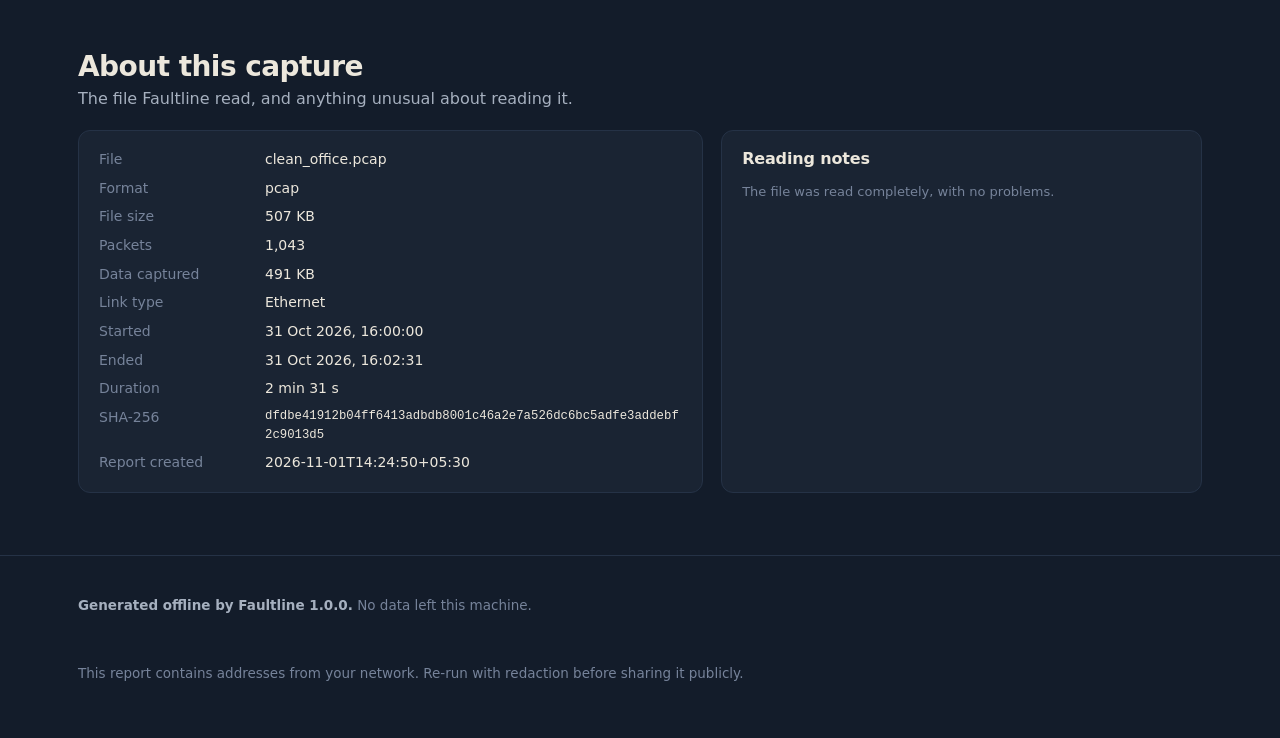
==== commit 10562760: "README: proof gallery (real Terminal screenshots + live-recorded runs), our thinking, full feature l" ====
--- a/docs/examples/clean_office.html
+++ b/docs/examples/clean_office.html
@@ -434,7 +434,7 @@
 <body>
 <div id="app"></div>
 <noscript><p>This report needs JavaScript to display. The raw data is embedded in this file as JSON.</p></noscript>
-<script type="application/json" id="faultline-data">{"tool":{"name":"Faultline","version":"1.0.0"},"generated_at":"2026-11-01T14:04:36+05:30","capture":{"name":"clean_office.pcap","format":"pcap","compressed":false,"file_bytes":507237,"packets":1043,"bytes_captured":490525,"linktypes":[1],"first_ts":1793462400.5,"last_ts":1793462551.867157,"duration":151.36715698242188,"truncated":false,"limited":false,"warnings":[],"sha256":"dfdbe41912b04ff6413adbdb8001c46a2e7a526dc6bc5adfe3addebf2c9013d5","malformed_packets":0},"verdict":{"status":"healthy","headline":"No faults or attacks found.","summary":"We checked 1,043 packets over 2.5 minutes and found nothing wrong.","score":100,"counts":{"attack":0,"fault":0,"misconfig":0,"info":0}},"findings":[],"incidents":[],"hosts":[{"ip":"192.168.1.15","macs":["dc:a6:32:13:af:16"],"first_ts":1793462441.18718,"last_ts":1793462538.353548,"packets_sent":107,"packets_recv":126,"bytes_sent":14303,"roles":[],"names":[],"local":true},{"ip":"192.168.1.12","macs":["a4:83:e7:12:ac:0f"],"first_ts":1793462422.424209,"last_ts":1793462551.867157,"packets_sent":51,"packets_recv":64,"bytes_sent":5975,"roles":[],"names":[],"local":true},{"ip":"192.168.1.55","macs":["c8:e2:65:1a:d7:47"],"first_ts":1793462417.72902,"last_ts":1793462460.78799,"packets_sent":47,"packets_recv":65,"bytes_sent":5538,"roles":[],"names":[],"local":true},{"ip":"192.168.1.11","macs":["3c:22:fb:11:ab:08"],"first_ts":1793462421.546896,"last_ts":1793462525.970384,"packets_sent":49,"packets_recv":50,"bytes_sent":6893,"roles":[],"names":[],"local":true},{"ip":"192.168.1.1","macs":["3c:84:6a:12:34:01"],"first_ts":1793462400.509733,"last_ts":1793462547.078476,"packets_sent":44,"packets_recv":42,"bytes_sent":4767,"roles":["dhcp-server","dns-server","gateway"],"names":[],"local":true},{"ip":"192.168.1.10","macs":["f4:5c:89:10:aa:01"],"first_ts":1793462432.331751,"last_ts":1793462465.59432,"packets_sent":38,"packets_recv":38,"bytes_sent":6158,"roles":[],"names":[],"local":true},{"ip":"192.168.1.40","macs":["8c:85:90:18:c8:39"],"first_ts":1793462402.695044,"last_ts":1793462535.653986,"packets_sent":36,"packets_recv":39,"bytes_sent":4600,"roles":[],"names":[],"local":true},{"ip":"192.168.1.21","macs":["00:1a:a0:15:b5:24"],"first_ts":1793462472.189163,"last_ts":1793462543.676327,"packets_sent":33,"packets_recv":42,"bytes_sent":4691,"roles":[],"names":[],"local":true},{"ip":"192.168.1.31","macs":["f0:18:98:17:bf:32"],"first_ts":1793462402.992871,"last_ts":1793462528.906241,"packets_sent":32,"packets_recv":36,"bytes_sent":4196,"roles":[],"names":[],"local":true},{"ip":"192.168.1.60","macs":["9c:b6:d0:1b:dc:4e"],"first_ts":1793462420.828512,"last_ts":1793462506.03837,"packets_sent":34,"packets_recv":33,"bytes_sent":4448,"roles":[],"names":[],"local":true},{"ip":"192.168.1.30","macs":["28:d2:44:16:be:2b"],"first_ts":1793462441.971228,"last_ts":1793462547.375787,"packets_sent":25,"packets_recv":26,"bytes_sent":3981,"roles":[],"names":[],"local":true},{"ip":"192.168.1.45","macs":["e4:5f:01:19:cd:40"],"first_ts":1793462431.937092,"last_ts":1793462493.099263,"packets_sent":15,"packets_recv":15,"bytes_sent":1798,"roles":[],"names":[],"local":true},{"ip":"0.0.0.0","macs":["8c:85:90:18:c8:39"],"first_ts":1793462400.5,"last_ts":1793462400.511299,"packets_sent":2,"packets_recv":0,"bytes_sent":684,"roles":[],"names":["intern-laptop"],"local":true},{"ip":"192.168.1.20","macs":["b8:27:eb:14:b4:1d"],"first_ts":1793462496.367657,"last_ts":1793462496.387027,"packets_sent":1,"packets_recv":1,"bytes_sent":81,"roles":[],"names":[],"local":true},{"ip":"198.51.100.60","macs":[],"first_ts":1793462417.740452,"last_ts":1793462543.676327,"packets_sent":116,"packets_recv":88,"bytes_sent":126656,"roles":[],"names":[],"local":false},{"ip":"198.51.100.20","macs":[],"first_ts":1793462448.873944,"last_ts":1793462540.020402,"packets_sent":82,"packets_recv":66,"bytes_sent":82778,"roles":[],"names":[],"local":false},{"ip":"198.51.100.5","macs":[],"first_ts":1793462431.74689,"last_ts":1793462538.353548,"packets_sent":67,"packets_recv":60,"bytes_sent":51804,"roles":[],"names":[],"local":false},{"ip":"198.51.100.44","macs":[],"first_ts":1793462413.472582,"last_ts":1793462522.072041,"packets_sent":54,"packets_recv":55,"bytes_sent":29858,"roles":[],"names":[],"local":false},{"ip":"203.0.113.25","macs":[],"first_ts":1793462439.503027,"last_ts":1793462446.704951,"packets_sent":43,"packets_recv":34,"bytes_sent":43736,"roles":[],"names":[],"local":false},{"ip":"203.0.113.10","macs":[],"first_ts":1793462431.96709,"last_ts":1793462523.241364,"packets_sent":39,"packets_recv":37,"bytes_sent":27445,"roles":[],"names":[],"local":false},{"ip":"203.0.113.200","macs":[],"first_ts":1793462449.957357,"last_ts":1793462525.970384,"packets_sent":26,"packets_recv":25,"bytes_sent":16667,"roles":[],"names":[],"local":false},{"ip":"203.0.113.81","macs":[],"first_ts":1793462500.666498,"last_ts":1793462547.375787,"packets_sent":25,"packets_recv":24,"bytes_sent":16812,"roles":[],"names":[],"local":false},{"ip":"203.0.113.80","macs":[],"first_ts":1793462455.835918,"last_ts":1793462456.260046,"packets_sent":19,"packets_recv":15,"bytes_sent":19036,"roles":[],"names":[],"local":false},{"ip":"203.0.113.123","macs":[],"first_ts":1793462403.0,"last_ts":1793462551.867157,"packets_sent":12,"packets_recv":12,"bytes_sent":1080,"roles":[],"names":[],"local":false},{"ip":"93.184.216.34","macs":[],"first_ts":1793462510.846946,"last_ts":1793462511.603496,"packets_sent":10,"packets_recv":10,"bytes_sent":5028,"roles":[],"names":[],"local":false}],"stats":{"protocols":{"TCP":703,"TLS":184,"DNS":84,"ARP":36,"UDP":24,"HTTP":8,"DHCP":4},"top_talkers":[{"ip":"198.51.100.60","packets":116,"bytes":126656,"local":false},{"ip":"198.51.100.20","packets":82,"bytes":82778,"local":false},{"ip":"198.51.100.5","packets":67,"bytes":51804,"local":false},{"ip":"203.0.113.25","packets":43,"bytes":43736,"local":false},{"ip":"198.51.100.44","packets":54,"bytes":29858,"local":false},{"ip":"203.0.113.10","packets":39,"bytes":27445,"local":false},{"ip":"203.0.113.80","packets":19,"bytes":19036,"local":false},{"ip":"203.0.113.81","packets":25,"bytes":16812,"local":false},{"ip":"203.0.113.200","packets":26,"bytes":16667,"local":false},{"ip":"192.168.1.15","packets":107,"bytes":14303,"local":true}],"conversations":[{"a":"192.168.1.40","b":"198.51.100.20","proto":"TCP","packets":47,"bytes":20839},{"a":"192.168.1.55","b":"198.51.100.60","proto":"TCP","packets":45,"bytes":33096},{"a":"192.168.1.55","b":"203.0.113.25","proto":"TCP","packets":45,"bytes":33066},{"a":"192.168.1.12","b":"198.51.100.60","proto":"TCP","packets":45,"bytes":33994},{"a":"192.168.1.15","b":"198.51.100.20","proto":"TCP","packets":43,"bytes":32066},{"a":"192.168.1.21","b":"198.51.100.60","proto":"TCP","packets":43,"bytes":32186},{"a":"192.168.1.15","b":"198.51.100.5","proto":"TCP","packets":39,"bytes":15419},{"a":"192.168.1.11","b":"203.0.113.200","proto":"TCP","packets":37,"bytes":9642},{"a":"192.168.1.60","b":"198.51.100.44","proto":"TCP","packets":31,"bytes":5779},{"a":"192.168.1.31","b":"198.51.100.5","proto":"TCP","packets":30,"bytes":17769},{"a":"192.168.1.12","b":"198.51.100.20","proto":"TCP","packets":30,"bytes":17068},{"a":"192.168.1.15","b":"203.0.113.80","proto":"TCP","packets":28,"bytes":16419},{"a":"192.168.1.15","b":"203.0.113.10","proto":"TCP","packets":24,"bytes":10578},{"a":"192.168.1.15","b":"198.51.100.60","proto":"TCP","packets":21,"bytes":8218},{"a":"192.168.1.10","b":"203.0.113.25","proto":"TCP","packets":18,"bytes":4271}],"timeline":{"start":1793462400.5,"bucket_seconds":1,"series":[{"t":1793462400,"packets":5,"bytes":1410},{"t":1793462401,"packets":0,"bytes":0},{"t":1793462402,"packets":5,"bytes":210},{"t":1793462403,"packets":4,"bytes":360},{"t":1793462404,"packets":0,"bytes":0},{"t":1793462405,"packets":0,"bytes":0},{"t":1793462406,"packets":0,"bytes":0},{"t":1793462407,"packets":0,"bytes":0},{"t":1793462408,"packets":0,"bytes":0},{"t":1793462409,"packets":0,"bytes":0},{"t":1793462410,"packets":0,"bytes":0},{"t":1793462411,"packets":0,"bytes":0},{"t":1793462412,"packets":0,"bytes":0},{"t":1793462413,"packets":20,"bytes":8001},{"t":1793462414,"packets":4,"bytes":264},{"t":1793462415,"packets":0,"bytes":0},{"t":1793462416,"packets":0,"bytes":0},{"t":1793462417,"packets":49,"bytes":37026},{"t":1793462418,"packets":8,"bytes":2811},{"t":1793462419,"packets":0,"bytes":0},{"t":1793462420,"packets":19,"bytes":5094},{"t":1793462421,"packets":11,"bytes":2912},{"t":1793462422,"packets":4,"bytes":264},{"t":1793462423,"packets":0,"bytes":0},{"t":1793462424,"packets":0,"bytes":0},{"t":1793462425,"packets":0,"bytes":0},{"t":1793462426,"packets":0,"bytes":0},{"t":1793462427,"packets":0,"bytes":0},{"t":1793462428,"packets":0,"bytes":0},{"t":1793462429,"packets":0,"bytes":0},{"t":1793462430,"packets":0,"bytes":0},{"t":1793462431,"packets":46,"bytes":23460},{"t":1793462432,"packets":38,"bytes":13001},{"t":1793462433,"packets":8,"bytes":618},{"t":1793462434,"packets":16,"bytes":4456},{"t":1793462435,"packets":0,"bytes":0},{"t":1793462436,"packets":0,"bytes":0},{"t":1793462437,"packets":0,"bytes":0},{"t":1793462438,"packets":12,"bytes":4194},{"t":1793462439,"packets":22,"bytes":6967},{"t":1793462440,"packets":10,"bytes":4338},{"t":1793462441,"packets":33,"bytes":14831},{"t":1793462442,"packets":12,"bytes":5223},{"t":1793462443,"packets":0,"bytes":0},{"t":1793462444,"packets":0,"bytes":0},{"t":1793462445,"packets":6,"bytes":714},{"t":1793462446,"packets":49,"bytes":37294},{"t":1793462447,"packets":0,"bytes":0},{"t":1793462448,"packets":8,"bytes":792},{"t":1793462449,"packets":24,"bytes":11013},{"t":1793462450,"packets":25,"bytes":10465},{"t":1793462451,"packets":0,"bytes":0},{"t":1793462452,"packets":0,"bytes":0},{"t":1793462453,"packets":0,"bytes":0},{"t":1793462454,"packets":0,"bytes":0},{"t":1793462455,"packets":32,"bytes":20803},{"t":1793462456,"packets":4,"bytes":264},{"t":1793462457,"packets":6,"bytes":714},{"t":1793462458,"packets":28,"bytes":16252},{"t":1793462459,"packets":0,"bytes":0},{"t":1793462460,"packets":2,"bytes":180},{"t":1793462461,"packets":0,"bytes":0},{"t":1793462462,"packets":20,"bytes":7184},{"t":1793462463,"packets":9,"bytes":1967},{"t":1793462464,"packets":17,"bytes":5237},{"t":1793462465,"packets":7,"bytes":1962},{"t":1793462466,"packets":2,"bytes":84},{"t":1793462467,"packets":0,"bytes":0},{"t":1793462468,"packets":0,"bytes":0},{"t":1793462469,"packets":0,"bytes":0},{"t":1793462470,"packets":51,"bytes":36831},{"t":1793462471,"packets":0,"bytes":0},{"t":1793462472,"packets":4,"bytes":168},{"t":1793462473,"packets":0,"bytes":0},{"t":1793462474,"packets":33,"bytes":20431},{"t":1793462475,"packets":6,"bytes":1660},{"t":1793462476,"packets":0,"bytes":0},{"t":1793462477,"packets":0,"bytes":0},{"t":1793462478,"packets":0,"bytes":0},{"t":1793462479,"packets":2,"bytes":192},{"t":1793462480,"packets":0,"bytes":0},{"t":1793462481,"packets":0,"bytes":0},{"t":1793462482,"packets":0,"bytes":0},{"t":1793462483,"packets":0,"bytes":0},{"t":1793462484,"packets":2,"bytes":84},{"t":1793462485,"packets":0,"bytes":0},{"t":1793462486,"packets":0,"bytes":0},{"t":1793462487,"packets":0,"bytes":0},{"t":1793462488,"packets":0,"bytes":0},{"t":1793462489,"packets":0,"bytes":0},{"t":1793462490,"packets":0,"bytes":0},{"t":1793462491,"packets":0,"bytes":0},{"t":1793462492,"packets":0,"bytes":0},{"t":1793462493,"packets":2,"bytes":180},{"t":1793462494,"packets":0,"bytes":0},{"t":1793462495,"packets":0,"bytes":0},{"t":1793462496,"packets":6,"bytes":440},{"t":1793462497,"packets":0,"bytes":0},{"t":1793462498,"packets":0,"bytes":0},{"t":1793462499,"packets":0,"bytes":0},{"t":1793462500,"packets":18,"bytes":6554},{"t":1793462501,"packets":10,"bytes":3970},{"t":1793462502,"packets":0,"bytes":0},{"t":1793462503,"packets":20,"bytes":8381},{"t":1793462504,"packets":11,"bytes":6484},{"t":1793462505,"packets":0,"bytes":0},{"t":1793462506,"packets":2,"bytes":180},{"t":1793462507,"packets":2,"bytes":180},{"t":1793462508,"packets":0,"bytes":0},{"t":1793462509,"packets":0,"bytes":0},{"t":1793462510,"packets":9,"bytes":2867},{"t":1793462511,"packets":15,"bytes":4316},{"t":1793462512,"packets":0,"bytes":0},{"t":1793462513,"packets":6,"bytes":626},{"t":1793462514,"packets":65,"bytes":44342},{"t":1793462515,"packets":0,"bytes":0},{"t":1793462516,"packets":0,"bytes":0},{"t":1793462517,"packets":0,"bytes":0},{"t":1793462518,"packets":2,"bytes":180},{"t":1793462519,"packets":0,"bytes":0},{"t":1793462520,"packets":0,"bytes":0},{"t":1793462521,"packets":20,"bytes":8137},{"t":1793462522,"packets":24,"bytes":8939},{"t":1793462523,"packets":4,"bytes":264},{"t":1793462524,"packets":0,"bytes":0},{"t":1793462525,"packets":28,"bytes":9932},{"t":1793462526,"packets":0,"bytes":0},{"t":1793462527,"packets":0,"bytes":0},{"t":1793462528,"packets":2,"bytes":84},{"t":1793462529,"packets":0,"bytes":0},{"t":1793462530,"packets":0,"bytes":0},{"t":1793462531,"packets":0,"bytes":0},{"t":1793462532,"packets":0,"bytes":0},{"t":1793462533,"packets":0,"bytes":0},{"t":1793462534,"packets":0,"bytes":0},{"t":1793462535,"packets":2,"bytes":180},{"t":1793462536,"packets":0,"bytes":0},{"t":1793462537,"packets":0,"bytes":0},{"t":1793462538,"packets":16,"bytes":4458},{"t":1793462539,"packets":35,"bytes":21779},{"t":1793462540,"packets":3,"bytes":198},{"t":1793462541,"packets":0,"bytes":0},{"t":1793462542,"packets":0,"bytes":0},{"t":1793462543,"packets":51,"bytes":37200},{"t":1793462544,"packets":0,"bytes":0},{"t":1793462545,"packets":0,"bytes":0},{"t":1793462546,"packets":0,"bytes":0},{"t":1793462547,"packets":25,"bytes":10743},{"t":1793462548,"packets":0,"bytes":0},{"t":1793462549,"packets":0,"bytes":0},{"t":1793462550,"packets":0,"bytes":0},{"t":1793462551,"packets":2,"bytes":180}],"markers":[]}},"redacted":false,"warnings":[],"analysis_seconds":0.026}</script>
+<script type="application/json" id="faultline-data">{"tool":{"name":"Faultline","version":"1.0.0"},"generated_at":"2026-11-01T14:24:50+05:30","capture":{"name":"clean_office.pcap","format":"pcap","compressed":false,"file_bytes":507237,"packets":1043,"bytes_captured":490525,"linktypes":[1],"first_ts":1793462400.5,"last_ts":1793462551.867157,"duration":151.36715698242188,"truncated":false,"limited":false,"warnings":[],"sha256":"dfdbe41912b04ff6413adbdb8001c46a2e7a526dc6bc5adfe3addebf2c9013d5","malformed_packets":0},"verdict":{"status":"healthy","headline":"No faults or attacks found.","summary":"We checked 1,043 packets over 2.5 minutes and found nothing wrong.","score":100,"counts":{"attack":0,"fault":0,"misconfig":0,"info":0}},"findings":[],"incidents":[],"hosts":[{"ip":"192.168.1.15","macs":["dc:a6:32:13:af:16"],"first_ts":1793462441.18718,"last_ts":1793462538.353548,"packets_sent":107,"packets_recv":126,"bytes_sent":14303,"roles":[],"names":[],"local":true},{"ip":"192.168.1.12","macs":["a4:83:e7:12:ac:0f"],"first_ts":1793462422.424209,"last_ts":1793462551.867157,"packets_sent":51,"packets_recv":64,"bytes_sent":5975,"roles":[],"names":[],"local":true},{"ip":"192.168.1.55","macs":["c8:e2:65:1a:d7:47"],"first_ts":1793462417.72902,"last_ts":1793462460.78799,"packets_sent":47,"packets_recv":65,"bytes_sent":5538,"roles":[],"names":[],"local":true},{"ip":"192.168.1.11","macs":["3c:22:fb:11:ab:08"],"first_ts":1793462421.546896,"last_ts":1793462525.970384,"packets_sent":49,"packets_recv":50,"bytes_sent":6893,"roles":[],"names":[],"local":true},{"ip":"192.168.1.1","macs":["3c:84:6a:12:34:01"],"first_ts":1793462400.509733,"last_ts":1793462547.078476,"packets_sent":44,"packets_recv":42,"bytes_sent":4767,"roles":["dhcp-server","dns-server","gateway"],"names":[],"local":true},{"ip":"192.168.1.10","macs":["f4:5c:89:10:aa:01"],"first_ts":1793462432.331751,"last_ts":1793462465.59432,"packets_sent":38,"packets_recv":38,"bytes_sent":6158,"roles":[],"names":[],"local":true},{"ip":"192.168.1.40","macs":["8c:85:90:18:c8:39"],"first_ts":1793462402.695044,"last_ts":1793462535.653986,"packets_sent":36,"packets_recv":39,"bytes_sent":4600,"roles":[],"names":[],"local":true},{"ip":"192.168.1.21","macs":["00:1a:a0:15:b5:24"],"first_ts":1793462472.189163,"last_ts":1793462543.676327,"packets_sent":33,"packets_recv":42,"bytes_sent":4691,"roles":[],"names":[],"local":true},{"ip":"192.168.1.31","macs":["f0:18:98:17:bf:32"],"first_ts":1793462402.992871,"last_ts":1793462528.906241,"packets_sent":32,"packets_recv":36,"bytes_sent":4196,"roles":[],"names":[],"local":true},{"ip":"192.168.1.60","macs":["9c:b6:d0:1b:dc:4e"],"first_ts":1793462420.828512,"last_ts":1793462506.03837,"packets_sent":34,"packets_recv":33,"bytes_sent":4448,"roles":[],"names":[],"local":true},{"ip":"192.168.1.30","macs":["28:d2:44:16:be:2b"],"first_ts":1793462441.971228,"last_ts":1793462547.375787,"packets_sent":25,"packets_recv":26,"bytes_sent":3981,"roles":[],"names":[],"local":true},{"ip":"192.168.1.45","macs":["e4:5f:01:19:cd:40"],"first_ts":1793462431.937092,"last_ts":1793462493.099263,"packets_sent":15,"packets_recv":15,"bytes_sent":1798,"roles":[],"names":[],"local":true},{"ip":"0.0.0.0","macs":["8c:85:90:18:c8:39"],"first_ts":1793462400.5,"last_ts":1793462400.511299,"packets_sent":2,"packets_recv":0,"bytes_sent":684,"roles":[],"names":["intern-laptop"],"local":true},{"ip":"192.168.1.20","macs":["b8:27:eb:14:b4:1d"],"first_ts":1793462496.367657,"last_ts":1793462496.387027,"packets_sent":1,"packets_recv":1,"bytes_sent":81,"roles":[],"names":[],"local":true},{"ip":"198.51.100.60","macs":[],"first_ts":1793462417.740452,"last_ts":1793462543.676327,"packets_sent":116,"packets_recv":88,"bytes_sent":126656,"roles":[],"names":[],"local":false},{"ip":"198.51.100.20","macs":[],"first_ts":1793462448.873944,"last_ts":1793462540.020402,"packets_sent":82,"packets_recv":66,"bytes_sent":82778,"roles":[],"names":[],"local":false},{"ip":"198.51.100.5","macs":[],"first_ts":1793462431.74689,"last_ts":1793462538.353548,"packets_sent":67,"packets_recv":60,"bytes_sent":51804,"roles":[],"names":[],"local":false},{"ip":"198.51.100.44","macs":[],"first_ts":1793462413.472582,"last_ts":1793462522.072041,"packets_sent":54,"packets_recv":55,"bytes_sent":29858,"roles":[],"names":[],"local":false},{"ip":"203.0.113.25","macs":[],"first_ts":1793462439.503027,"last_ts":1793462446.704951,"packets_sent":43,"packets_recv":34,"bytes_sent":43736,"roles":[],"names":[],"local":false},{"ip":"203.0.113.10","macs":[],"first_ts":1793462431.96709,"last_ts":1793462523.241364,"packets_sent":39,"packets_recv":37,"bytes_sent":27445,"roles":[],"names":[],"local":false},{"ip":"203.0.113.200","macs":[],"first_ts":1793462449.957357,"last_ts":1793462525.970384,"packets_sent":26,"packets_recv":25,"bytes_sent":16667,"roles":[],"names":[],"local":false},{"ip":"203.0.113.81","macs":[],"first_ts":1793462500.666498,"last_ts":1793462547.375787,"packets_sent":25,"packets_recv":24,"bytes_sent":16812,"roles":[],"names":[],"local":false},{"ip":"203.0.113.80","macs":[],"first_ts":1793462455.835918,"last_ts":1793462456.260046,"packets_sent":19,"packets_recv":15,"bytes_sent":19036,"roles":[],"names":[],"local":false},{"ip":"203.0.113.123","macs":[],"first_ts":1793462403.0,"last_ts":1793462551.867157,"packets_sent":12,"packets_recv":12,"bytes_sent":1080,"roles":[],"names":[],"local":false},{"ip":"93.184.216.34","macs":[],"first_ts":1793462510.846946,"last_ts":1793462511.603496,"packets_sent":10,"packets_recv":10,"bytes_sent":5028,"roles":[],"names":[],"local":false}],"stats":{"protocols":{"TCP":703,"TLS":184,"DNS":84,"ARP":36,"UDP":24,"HTTP":8,"DHCP":4},"top_talkers":[{"ip":"198.51.100.60","packets":116,"bytes":126656,"local":false},{"ip":"198.51.100.20","packets":82,"bytes":82778,"local":false},{"ip":"198.51.100.5","packets":67,"bytes":51804,"local":false},{"ip":"203.0.113.25","packets":43,"bytes":43736,"local":false},{"ip":"198.51.100.44","packets":54,"bytes":29858,"local":false},{"ip":"203.0.113.10","packets":39,"bytes":27445,"local":false},{"ip":"203.0.113.80","packets":19,"bytes":19036,"local":false},{"ip":"203.0.113.81","packets":25,"bytes":16812,"local":false},{"ip":"203.0.113.200","packets":26,"bytes":16667,"local":false},{"ip":"192.168.1.15","packets":107,"bytes":14303,"local":true}],"conversations":[{"a":"192.168.1.40","b":"198.51.100.20","proto":"TCP","packets":47,"bytes":20839},{"a":"192.168.1.55","b":"198.51.100.60","proto":"TCP","packets":45,"bytes":33096},{"a":"192.168.1.55","b":"203.0.113.25","proto":"TCP","packets":45,"bytes":33066},{"a":"192.168.1.12","b":"198.51.100.60","proto":"TCP","packets":45,"bytes":33994},{"a":"192.168.1.15","b":"198.51.100.20","proto":"TCP","packets":43,"bytes":32066},{"a":"192.168.1.21","b":"198.51.100.60","proto":"TCP","packets":43,"bytes":32186},{"a":"192.168.1.15","b":"198.51.100.5","proto":"TCP","packets":39,"bytes":15419},{"a":"192.168.1.11","b":"203.0.113.200","proto":"TCP","packets":37,"bytes":9642},{"a":"192.168.1.60","b":"198.51.100.44","proto":"TCP","packets":31,"bytes":5779},{"a":"192.168.1.31","b":"198.51.100.5","proto":"TCP","packets":30,"bytes":17769},{"a":"192.168.1.12","b":"198.51.100.20","proto":"TCP","packets":30,"bytes":17068},{"a":"192.168.1.15","b":"203.0.113.80","proto":"TCP","packets":28,"bytes":16419},{"a":"192.168.1.15","b":"203.0.113.10","proto":"TCP","packets":24,"bytes":10578},{"a":"192.168.1.15","b":"198.51.100.60","proto":"TCP","packets":21,"bytes":8218},{"a":"192.168.1.10","b":"203.0.113.25","proto":"TCP","packets":18,"bytes":4271}],"timeline":{"start":1793462400.5,"bucket_seconds":1,"series":[{"t":1793462400,"packets":5,"bytes":1410},{"t":1793462401,"packets":0,"bytes":0},{"t":1793462402,"packets":5,"bytes":210},{"t":1793462403,"packets":4,"bytes":360},{"t":1793462404,"packets":0,"bytes":0},{"t":1793462405,"packets":0,"bytes":0},{"t":1793462406,"packets":0,"bytes":0},{"t":1793462407,"packets":0,"bytes":0},{"t":1793462408,"packets":0,"bytes":0},{"t":1793462409,"packets":0,"bytes":0},{"t":1793462410,"packets":0,"bytes":0},{"t":1793462411,"packets":0,"bytes":0},{"t":1793462412,"packets":0,"bytes":0},{"t":1793462413,"packets":20,"bytes":8001},{"t":1793462414,"packets":4,"bytes":264},{"t":1793462415,"packets":0,"bytes":0},{"t":1793462416,"packets":0,"bytes":0},{"t":1793462417,"packets":49,"bytes":37026},{"t":1793462418,"packets":8,"bytes":2811},{"t":1793462419,"packets":0,"bytes":0},{"t":1793462420,"packets":19,"bytes":5094},{"t":1793462421,"packets":11,"bytes":2912},{"t":1793462422,"packets":4,"bytes":264},{"t":1793462423,"packets":0,"bytes":0},{"t":1793462424,"packets":0,"bytes":0},{"t":1793462425,"packets":0,"bytes":0},{"t":1793462426,"packets":0,"bytes":0},{"t":1793462427,"packets":0,"bytes":0},{"t":1793462428,"packets":0,"bytes":0},{"t":1793462429,"packets":0,"bytes":0},{"t":1793462430,"packets":0,"bytes":0},{"t":1793462431,"packets":46,"bytes":23460},{"t":1793462432,"packets":38,"bytes":13001},{"t":1793462433,"packets":8,"bytes":618},{"t":1793462434,"packets":16,"bytes":4456},{"t":1793462435,"packets":0,"bytes":0},{"t":1793462436,"packets":0,"bytes":0},{"t":1793462437,"packets":0,"bytes":0},{"t":1793462438,"packets":12,"bytes":4194},{"t":1793462439,"packets":22,"bytes":6967},{"t":1793462440,"packets":10,"bytes":4338},{"t":1793462441,"packets":33,"bytes":14831},{"t":1793462442,"packets":12,"bytes":5223},{"t":1793462443,"packets":0,"bytes":0},{"t":1793462444,"packets":0,"bytes":0},{"t":1793462445,"packets":6,"bytes":714},{"t":1793462446,"packets":49,"bytes":37294},{"t":1793462447,"packets":0,"bytes":0},{"t":1793462448,"packets":8,"bytes":792},{"t":1793462449,"packets":24,"bytes":11013},{"t":1793462450,"packets":25,"bytes":10465},{"t":1793462451,"packets":0,"bytes":0},{"t":1793462452,"packets":0,"bytes":0},{"t":1793462453,"packets":0,"bytes":0},{"t":1793462454,"packets":0,"bytes":0},{"t":1793462455,"packets":32,"bytes":20803},{"t":1793462456,"packets":4,"bytes":264},{"t":1793462457,"packets":6,"bytes":714},{"t":1793462458,"packets":28,"bytes":16252},{"t":1793462459,"packets":0,"bytes":0},{"t":1793462460,"packets":2,"bytes":180},{"t":1793462461,"packets":0,"bytes":0},{"t":1793462462,"packets":20,"bytes":7184},{"t":1793462463,"packets":9,"bytes":1967},{"t":1793462464,"packets":17,"bytes":5237},{"t":1793462465,"packets":7,"bytes":1962},{"t":1793462466,"packets":2,"bytes":84},{"t":1793462467,"packets":0,"bytes":0},{"t":1793462468,"packets":0,"bytes":0},{"t":1793462469,"packets":0,"bytes":0},{"t":1793462470,"packets":51,"bytes":36831},{"t":1793462471,"packets":0,"bytes":0},{"t":1793462472,"packets":4,"bytes":168},{"t":1793462473,"packets":0,"bytes":0},{"t":1793462474,"packets":33,"bytes":20431},{"t":1793462475,"packets":6,"bytes":1660},{"t":1793462476,"packets":0,"bytes":0},{"t":1793462477,"packets":0,"bytes":0},{"t":1793462478,"packets":0,"bytes":0},{"t":1793462479,"packets":2,"bytes":192},{"t":1793462480,"packets":0,"bytes":0},{"t":1793462481,"packets":0,"bytes":0},{"t":1793462482,"packets":0,"bytes":0},{"t":1793462483,"packets":0,"bytes":0},{"t":1793462484,"packets":2,"bytes":84},{"t":1793462485,"packets":0,"bytes":0},{"t":1793462486,"packets":0,"bytes":0},{"t":1793462487,"packets":0,"bytes":0},{"t":1793462488,"packets":0,"bytes":0},{"t":1793462489,"packets":0,"bytes":0},{"t":1793462490,"packets":0,"bytes":0},{"t":1793462491,"packets":0,"bytes":0},{"t":1793462492,"packets":0,"bytes":0},{"t":1793462493,"packets":2,"bytes":180},{"t":1793462494,"packets":0,"bytes":0},{"t":1793462495,"packets":0,"bytes":0},{"t":1793462496,"packets":6,"bytes":440},{"t":1793462497,"packets":0,"bytes":0},{"t":1793462498,"packets":0,"bytes":0},{"t":1793462499,"packets":0,"bytes":0},{"t":1793462500,"packets":18,"bytes":6554},{"t":1793462501,"packets":10,"bytes":3970},{"t":1793462502,"packets":0,"bytes":0},{"t":1793462503,"packets":20,"bytes":8381},{"t":1793462504,"packets":11,"bytes":6484},{"t":1793462505,"packets":0,"bytes":0},{"t":1793462506,"packets":2,"bytes":180},{"t":1793462507,"packets":2,"bytes":180},{"t":1793462508,"packets":0,"bytes":0},{"t":1793462509,"packets":0,"bytes":0},{"t":1793462510,"packets":9,"bytes":2867},{"t":1793462511,"packets":15,"bytes":4316},{"t":1793462512,"packets":0,"bytes":0},{"t":1793462513,"packets":6,"bytes":626},{"t":1793462514,"packets":65,"bytes":44342},{"t":1793462515,"packets":0,"bytes":0},{"t":1793462516,"packets":0,"bytes":0},{"t":1793462517,"packets":0,"bytes":0},{"t":1793462518,"packets":2,"bytes":180},{"t":1793462519,"packets":0,"bytes":0},{"t":1793462520,"packets":0,"bytes":0},{"t":1793462521,"packets":20,"bytes":8137},{"t":1793462522,"packets":24,"bytes":8939},{"t":1793462523,"packets":4,"bytes":264},{"t":1793462524,"packets":0,"bytes":0},{"t":1793462525,"packets":28,"bytes":9932},{"t":1793462526,"packets":0,"bytes":0},{"t":1793462527,"packets":0,"bytes":0},{"t":1793462528,"packets":2,"bytes":84},{"t":1793462529,"packets":0,"bytes":0},{"t":1793462530,"packets":0,"bytes":0},{"t":1793462531,"packets":0,"bytes":0},{"t":1793462532,"packets":0,"bytes":0},{"t":1793462533,"packets":0,"bytes":0},{"t":1793462534,"packets":0,"bytes":0},{"t":1793462535,"packets":2,"bytes":180},{"t":1793462536,"packets":0,"bytes":0},{"t":1793462537,"packets":0,"bytes":0},{"t":1793462538,"packets":16,"bytes":4458},{"t":1793462539,"packets":35,"bytes":21779},{"t":1793462540,"packets":3,"bytes":198},{"t":1793462541,"packets":0,"bytes":0},{"t":1793462542,"packets":0,"bytes":0},{"t":1793462543,"packets":51,"bytes":37200},{"t":1793462544,"packets":0,"bytes":0},{"t":1793462545,"packets":0,"bytes":0},{"t":1793462546,"packets":0,"bytes":0},{"t":1793462547,"packets":25,"bytes":10743},{"t":1793462548,"packets":0,"bytes":0},{"t":1793462549,"packets":0,"bytes":0},{"t":1793462550,"packets":0,"bytes":0},{"t":1793462551,"packets":2,"bytes":180}],"markers":[]}},"redacted":false,"warnings":[],"analysis_seconds":0.026}</script>
 <script>/* Faultline report renderer.
  * Security model: every value in the report is untrusted (it comes from packets).
  * Data is read from the embedded JSON data block and turned into DOM nodes with
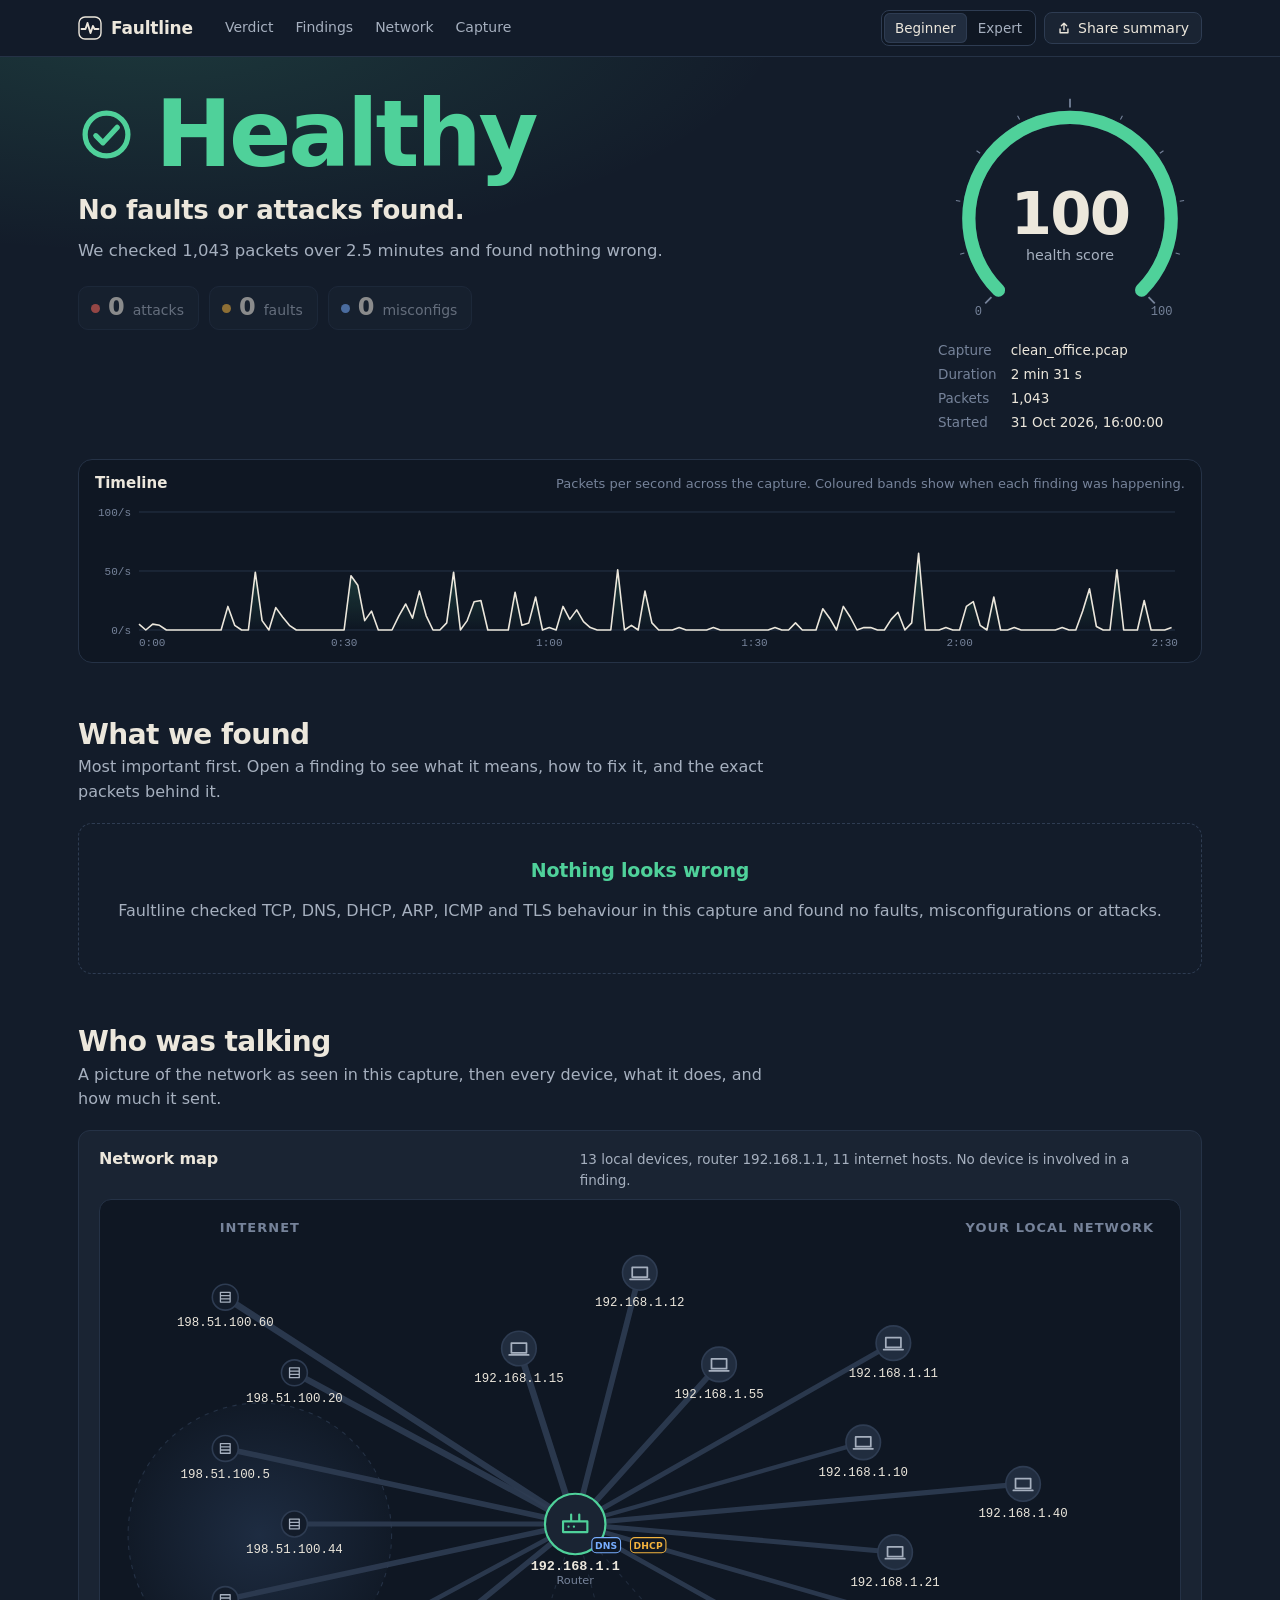
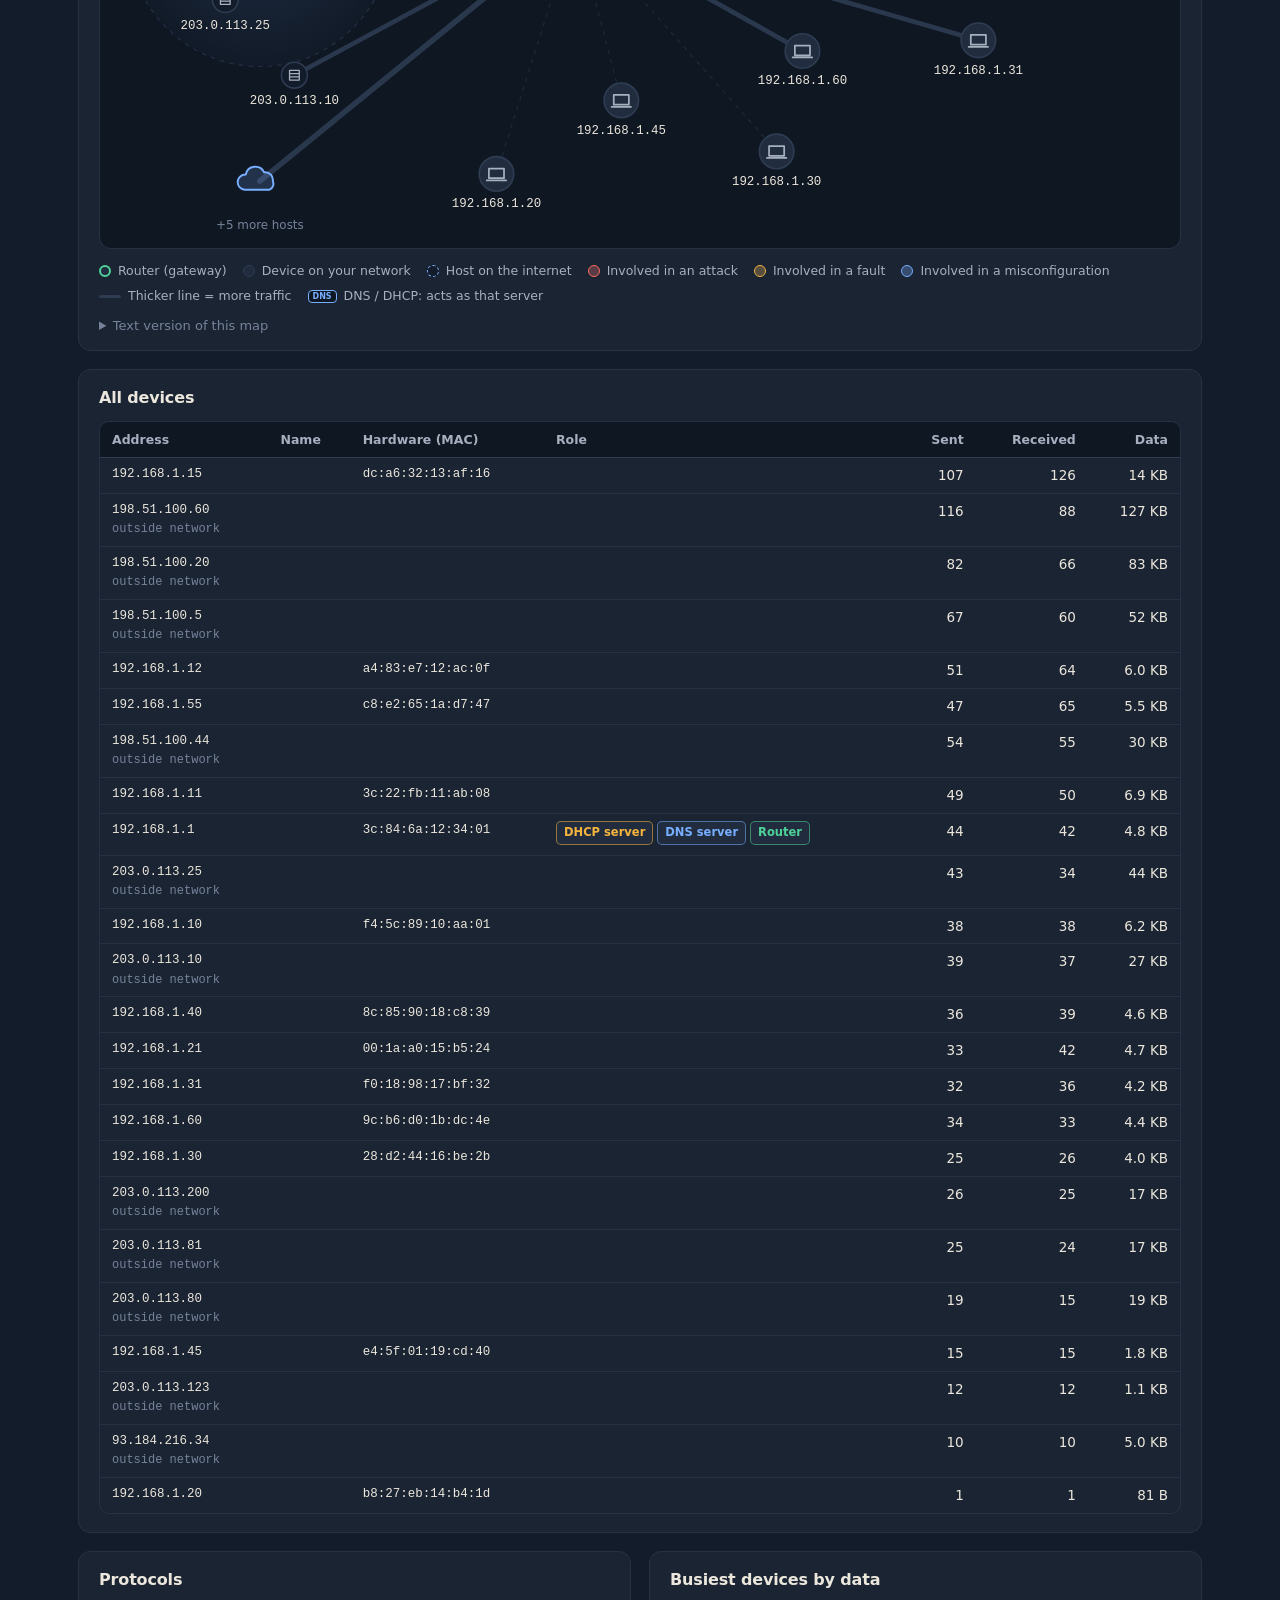
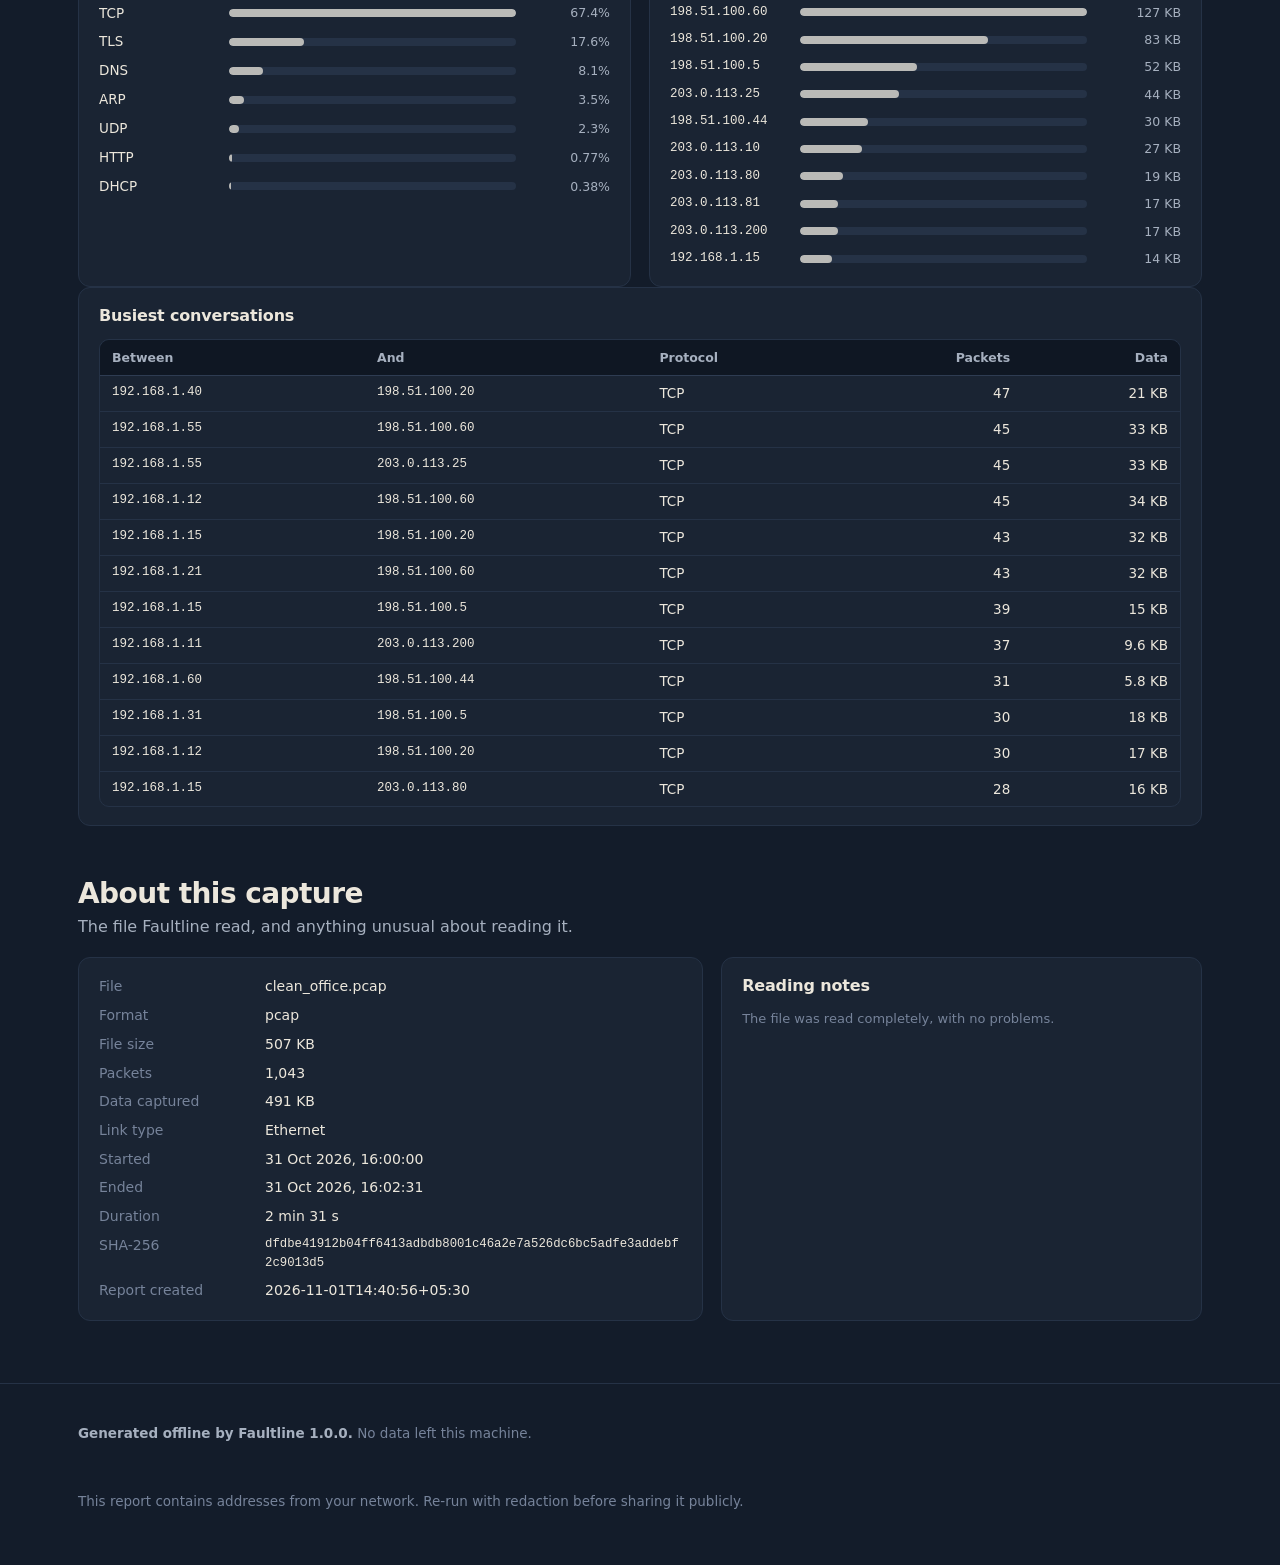
==== commit ae53463a: "Web UI: network map, compare view, jargon tooltips, sample filters, start-here picks, analysing over" ====
--- a/docs/examples/clean_office.html
+++ b/docs/examples/clean_office.html
@@ -2,7 +2,7 @@
 <html lang="en">
 <head>
 <meta charset="utf-8">
-<meta http-equiv="Content-Security-Policy" content="default-src &#x27;none&#x27;; script-src &#x27;sha256-dtVXJClDF5Ho99ex5cM8N5N6ggix5v3qR6zgnEI3koM=&#x27;; style-src &#x27;sha256-35Ebjexa3i5wA7nlM9qO4n0eiUVCSTSyu6w2QqJTOJU=&#x27;; img-src data:; font-src &#x27;none&#x27;; connect-src &#x27;none&#x27;; object-src &#x27;none&#x27;; media-src &#x27;none&#x27;; frame-src &#x27;none&#x27;; worker-src &#x27;none&#x27;; manifest-src &#x27;none&#x27;; base-uri &#x27;none&#x27;; form-action &#x27;none&#x27;">
+<meta http-equiv="Content-Security-Policy" content="default-src &#x27;none&#x27;; script-src &#x27;sha256-Ub1UspVg+7uc9LhL+zpJb9n59yRHZGDKRxDRvNhsLoA=&#x27;; style-src &#x27;sha256-fxV7W/wAtL2oG6H2obTinhROTp5ZNwbIUmgr560z+Qk=&#x27;; img-src data:; font-src &#x27;none&#x27;; connect-src &#x27;none&#x27;; object-src &#x27;none&#x27;; media-src &#x27;none&#x27;; frame-src &#x27;none&#x27;; worker-src &#x27;none&#x27;; manifest-src &#x27;none&#x27;; base-uri &#x27;none&#x27;; form-action &#x27;none&#x27;">
 <meta name="referrer" content="no-referrer">
 <meta name="viewport" content="width=device-width, initial-scale=1">
 <meta name="color-scheme" content="dark light">
@@ -429,12 +429,124 @@
   .steps li::before { color: #fff; background: #141a24; }
   a { text-decoration: none; }
 }
+
+/* ---------- sticky mini verdict ---------- */
+.mini-verdict {
+  display: none; align-items: center; gap: 9px; min-width: 0; max-width: 460px;
+  text-decoration: none; font-size: 14px; color: var(--muted);
+  padding: 5px 12px 5px 9px; border-radius: 999px; border: 1px solid var(--line-soft); background: var(--surface);
+}
+.mini-verdict .dot { width: 9px; height: 9px; border-radius: 50%; background: var(--status); box-shadow: 0 0 0 3px color-mix(in srgb, var(--status) 22%, transparent); flex: none; }
+.mini-verdict b { color: var(--status); font: 700 14px var(--display); white-space: nowrap; }
+.mini-verdict .mini-head { overflow: hidden; text-overflow: ellipsis; white-space: nowrap; }
+body.scrolled .mini-verdict { display: flex; animation: fade .25s ease; }
+body.scrolled .brand .brand-name { display: none; }
+@media (max-width: 1600px) { body.scrolled[data-embedded] .navlinks, [data-embedded="1"] body.scrolled .navlinks { display: none; } body.scrolled .tools { margin-left: auto; } }
+@media (max-width: 1180px) { body.scrolled .navlinks { display: none; } }
+
+/* ---------- glossary tooltips ---------- */
+.term { position: relative; text-decoration: underline dotted; text-decoration-color: color-mix(in srgb, var(--misconfig) 70%, transparent); text-underline-offset: 3px; text-decoration-thickness: 1.5px; cursor: help; border-radius: 3px; }
+.term:hover, .term:focus-visible { text-decoration-style: solid; color: var(--text); }
+.term .tip {
+  position: absolute; left: 0; bottom: calc(100% + 8px); z-index: 30; width: 290px; max-width: 70vw;
+  padding: 9px 11px; border-radius: 9px; background: var(--surface-2); border: 1px solid var(--line);
+  color: var(--text); font: 400 13px/1.45 var(--sans); font-style: normal; text-decoration: none;
+  box-shadow: 0 10px 28px rgba(0, 0, 0, .45); opacity: 0; visibility: hidden; transform: translateY(4px);
+  transition: opacity .12s ease, transform .12s ease; pointer-events: none; white-space: normal; text-align: left;
+}
+.term .tip.left { left: auto; right: 0; }
+.term .tip::after { content: ""; position: absolute; left: 14px; top: 100%; border: 6px solid transparent; border-top-color: var(--line); }
+.term .tip.left::after { left: auto; right: 14px; }
+.term:hover .tip, .term:focus .tip, .term:focus-visible .tip { opacity: 1; visibility: visible; transform: none; }
+body.expert .term { text-decoration: none; cursor: inherit; }
+body.expert .term .tip { display: none; }
+
+/* ---------- evidence table toggle ---------- */
+.evidence-foot { display: flex; align-items: center; gap: 14px; flex-wrap: wrap; margin-top: 10px; }
+.evidence-foot .more { margin: 0; }
+.btn.small { padding: 5px 10px; font-size: 13px; color: var(--muted); }
+.btn.small:hover { color: var(--text); }
+.btn.small svg { transition: transform .2s ease; }
+.btn.small[aria-expanded="true"] svg { transform: rotate(180deg); }
+.chip.host { color: var(--text); border-color: var(--focus); background: color-mix(in srgb, var(--focus) 12%, transparent); }
+.chip.host .x { font-size: 15px; line-height: 1; }
+.chip[hidden] { display: none; }
+
+/* ---------- network map ---------- */
+.map-panel { padding: 18px 20px 14px; margin-bottom: 18px; }
+.map-head { display: flex; align-items: baseline; justify-content: space-between; gap: 18px; flex-wrap: wrap; margin-bottom: 8px; }
+.map-head h3 { margin: 0; }
+.map-head p { margin: 0; color: var(--muted); font-size: 13.5px; max-width: 70ch; }
+.map-box { position: relative; background: var(--bg-deep); border: 1px solid var(--line-soft); border-radius: 12px; overflow: hidden; }
+.netmap { display: block; width: 100%; height: auto; font-family: var(--sans); }
+.netmap .cloud { fill: url(#fl-cloud); stroke: var(--line-soft); stroke-dasharray: 4 5; }
+.netmap stop.c0 { stop-color: var(--misconfig); stop-opacity: .14; }
+.netmap stop.c1 { stop-color: var(--misconfig); stop-opacity: .02; }
+.netmap .cloud-label { fill: var(--faint); font: 600 12px var(--sans); letter-spacing: .08em; text-transform: uppercase; }
+.netmap .edge { stroke: var(--line); stroke-linecap: round; opacity: .9; transition: opacity .15s ease, stroke .15s ease; }
+.netmap .edge.faint { stroke-dasharray: 3 6; opacity: .55; }
+.netmap .edge.hot { stroke: var(--focus); opacity: 1; }
+.map-box.hovering .edge:not(.hot), .map-box.has-selection .edge:not(.hot) { opacity: .25; }
+.netmap .node { cursor: pointer; outline: none; }
+.netmap .node .halo { fill: var(--c, transparent); opacity: 0; transition: opacity .15s ease; }
+.netmap .node .body { fill: var(--surface-2); stroke: var(--line); stroke-width: 1.5; transition: stroke .15s ease; }
+.netmap .node .glyph { fill: none; stroke: var(--muted); stroke-width: 1.6; stroke-linecap: round; stroke-linejoin: round; }
+.netmap .node .label { fill: var(--text); font: 500 11.5px var(--mono); }
+.netmap .node .sublabel { fill: var(--faint); font: 500 10.5px var(--sans); }
+.netmap .node .count { fill: var(--faint); font: 500 11px var(--sans); }
+.netmap .node.k-gateway .body { fill: var(--surface); stroke: var(--ok); stroke-width: 2; }
+.netmap .node.k-gateway .glyph { stroke: var(--ok); }
+.netmap .node.k-gateway .label { font-size: 12.5px; font-weight: 600; }
+.netmap .node.k-hub .body { fill: none; stroke-dasharray: 4 4; }
+.netmap .node.k-cloud .body { fill: transparent; stroke: none; }
+.netmap .node.k-cloud .glyph { stroke: var(--misconfig); stroke-width: 1.8; fill: color-mix(in srgb, var(--misconfig) 18%, transparent); }
+.netmap .node.k-external .body { fill: var(--bg); }
+.netmap .node.k-more .body { stroke-dasharray: 3 3; }
+.netmap .node.k-more .glyph { stroke-width: 2.4; }
+.netmap .node.flag .body { stroke: var(--c); stroke-width: 2.2; }
+.netmap .node.flag .glyph { stroke: var(--c); }
+.netmap .node.flag .halo { opacity: .12; }
+.netmap .node:hover .halo, .netmap .node:focus-visible .halo, .netmap .node.selected .halo { opacity: .28; fill: var(--c, var(--focus)); }
+.netmap .node:focus-visible .body { stroke: var(--focus); }
+.netmap .node.selected .body { stroke: var(--focus); stroke-width: 2.5; }
+.netmap .node.peer .body { stroke: var(--focus); }
+.netmap .fbadge circle { fill: var(--c); stroke: var(--bg-deep); stroke-width: 2; }
+.netmap .fbadge text { fill: var(--bg-deep); font: 700 10.5px var(--sans); }
+.netmap .rbadge rect { fill: var(--bg-deep); stroke-width: 1; }
+.netmap .rbadge text { font: 700 8.5px var(--sans); letter-spacing: .02em; }
+.netmap .rbadge.b-dns rect { stroke: var(--misconfig); } .netmap .rbadge.b-dns text { fill: var(--misconfig); }
+.netmap .rbadge.b-dhcp rect { stroke: var(--fault); } .netmap .rbadge.b-dhcp text { fill: var(--fault); }
+.netmap .rbadge.b-rtr rect { stroke: var(--ok); } .netmap .rbadge.b-rtr text { fill: var(--ok); }
+.map-box .tooltip { max-width: 320px; min-width: 200px; }
+.map-box.hovering .tooltip { opacity: 1; }
+.map-tip .names { color: var(--muted); margin-top: 1px; overflow-wrap: anywhere; }
+.map-tip dl { display: grid; grid-template-columns: auto 1fr; gap: 2px 10px; margin: 6px 0 0; }
+.map-tip dt { color: var(--faint); }
+.map-tip dd { margin: 0; overflow-wrap: anywhere; }
+.map-tip .warn { color: var(--attack); }
+.map-tip .hint { margin-top: 6px; color: var(--faint); font-size: 12px; }
+.map-tip ul { margin-top: 6px; }
+.map-legend { display: flex; flex-wrap: wrap; gap: 6px 16px; margin: 12px 0 0; padding: 0; list-style: none; font-size: 12.5px; color: var(--muted); }
+.map-legend li { display: inline-flex; align-items: center; gap: 7px; }
+.map-legend i { width: 12px; height: 12px; border-radius: 50%; border: 1.5px solid var(--line); background: var(--surface-2); flex: none; }
+.map-legend .l-router i { border-color: var(--ok); border-width: 2px; }
+.map-legend .l-ext i { background: var(--bg); border-color: var(--misconfig); border-style: dashed; }
+.map-legend .l-attack i { border-color: var(--attack); background: color-mix(in srgb, var(--attack) 25%, var(--surface-2)); }
+.map-legend .l-fault i { border-color: var(--fault); background: color-mix(in srgb, var(--fault) 25%, var(--surface-2)); }
+.map-legend .l-misconfig i { border-color: var(--misconfig); background: color-mix(in srgb, var(--misconfig) 25%, var(--surface-2)); }
+.map-legend .l-edge i { width: 22px; height: 0; border: 0; border-top: 3px solid var(--line); border-radius: 2px; }
+.map-legend .l-badge i { width: auto; height: auto; border-radius: 4px; border-color: var(--misconfig); background: var(--bg-deep); font: 700 8px var(--sans); color: var(--misconfig); padding: 1px 4px; }
+.map-legend .l-badge i::before { content: "DNS"; }
+.map-text { margin-top: 10px; font-size: 13px; color: var(--muted); }
+.map-text summary { cursor: pointer; color: var(--faint); }
+.map-text ul { margin: 6px 0 0; padding-left: 18px; display: grid; gap: 3px; font-family: var(--mono); font-size: 12px; }
+@media print { .map-box .tooltip, .term .tip { display: none !important; } .netmap .node .body { fill: #fff; } }
 </style>
 </head>
 <body>
 <div id="app"></div>
 <noscript><p>This report needs JavaScript to display. The raw data is embedded in this file as JSON.</p></noscript>
-<script type="application/json" id="faultline-data">{"tool":{"name":"Faultline","version":"1.0.0"},"generated_at":"2026-11-01T14:24:50+05:30","capture":{"name":"clean_office.pcap","format":"pcap","compressed":false,"file_bytes":507237,"packets":1043,"bytes_captured":490525,"linktypes":[1],"first_ts":1793462400.5,"last_ts":1793462551.867157,"duration":151.36715698242188,"truncated":false,"limited":false,"warnings":[],"sha256":"dfdbe41912b04ff6413adbdb8001c46a2e7a526dc6bc5adfe3addebf2c9013d5","malformed_packets":0},"verdict":{"status":"healthy","headline":"No faults or attacks found.","summary":"We checked 1,043 packets over 2.5 minutes and found nothing wrong.","score":100,"counts":{"attack":0,"fault":0,"misconfig":0,"info":0}},"findings":[],"incidents":[],"hosts":[{"ip":"192.168.1.15","macs":["dc:a6:32:13:af:16"],"first_ts":1793462441.18718,"last_ts":1793462538.353548,"packets_sent":107,"packets_recv":126,"bytes_sent":14303,"roles":[],"names":[],"local":true},{"ip":"192.168.1.12","macs":["a4:83:e7:12:ac:0f"],"first_ts":1793462422.424209,"last_ts":1793462551.867157,"packets_sent":51,"packets_recv":64,"bytes_sent":5975,"roles":[],"names":[],"local":true},{"ip":"192.168.1.55","macs":["c8:e2:65:1a:d7:47"],"first_ts":1793462417.72902,"last_ts":1793462460.78799,"packets_sent":47,"packets_recv":65,"bytes_sent":5538,"roles":[],"names":[],"local":true},{"ip":"192.168.1.11","macs":["3c:22:fb:11:ab:08"],"first_ts":1793462421.546896,"last_ts":1793462525.970384,"packets_sent":49,"packets_recv":50,"bytes_sent":6893,"roles":[],"names":[],"local":true},{"ip":"192.168.1.1","macs":["3c:84:6a:12:34:01"],"first_ts":1793462400.509733,"last_ts":1793462547.078476,"packets_sent":44,"packets_recv":42,"bytes_sent":4767,"roles":["dhcp-server","dns-server","gateway"],"names":[],"local":true},{"ip":"192.168.1.10","macs":["f4:5c:89:10:aa:01"],"first_ts":1793462432.331751,"last_ts":1793462465.59432,"packets_sent":38,"packets_recv":38,"bytes_sent":6158,"roles":[],"names":[],"local":true},{"ip":"192.168.1.40","macs":["8c:85:90:18:c8:39"],"first_ts":1793462402.695044,"last_ts":1793462535.653986,"packets_sent":36,"packets_recv":39,"bytes_sent":4600,"roles":[],"names":[],"local":true},{"ip":"192.168.1.21","macs":["00:1a:a0:15:b5:24"],"first_ts":1793462472.189163,"last_ts":1793462543.676327,"packets_sent":33,"packets_recv":42,"bytes_sent":4691,"roles":[],"names":[],"local":true},{"ip":"192.168.1.31","macs":["f0:18:98:17:bf:32"],"first_ts":1793462402.992871,"last_ts":1793462528.906241,"packets_sent":32,"packets_recv":36,"bytes_sent":4196,"roles":[],"names":[],"local":true},{"ip":"192.168.1.60","macs":["9c:b6:d0:1b:dc:4e"],"first_ts":1793462420.828512,"last_ts":1793462506.03837,"packets_sent":34,"packets_recv":33,"bytes_sent":4448,"roles":[],"names":[],"local":true},{"ip":"192.168.1.30","macs":["28:d2:44:16:be:2b"],"first_ts":1793462441.971228,"last_ts":1793462547.375787,"packets_sent":25,"packets_recv":26,"bytes_sent":3981,"roles":[],"names":[],"local":true},{"ip":"192.168.1.45","macs":["e4:5f:01:19:cd:40"],"first_ts":1793462431.937092,"last_ts":1793462493.099263,"packets_sent":15,"packets_recv":15,"bytes_sent":1798,"roles":[],"names":[],"local":true},{"ip":"0.0.0.0","macs":["8c:85:90:18:c8:39"],"first_ts":1793462400.5,"last_ts":1793462400.511299,"packets_sent":2,"packets_recv":0,"bytes_sent":684,"roles":[],"names":["intern-laptop"],"local":true},{"ip":"192.168.1.20","macs":["b8:27:eb:14:b4:1d"],"first_ts":1793462496.367657,"last_ts":1793462496.387027,"packets_sent":1,"packets_recv":1,"bytes_sent":81,"roles":[],"names":[],"local":true},{"ip":"198.51.100.60","macs":[],"first_ts":1793462417.740452,"last_ts":1793462543.676327,"packets_sent":116,"packets_recv":88,"bytes_sent":126656,"roles":[],"names":[],"local":false},{"ip":"198.51.100.20","macs":[],"first_ts":1793462448.873944,"last_ts":1793462540.020402,"packets_sent":82,"packets_recv":66,"bytes_sent":82778,"roles":[],"names":[],"local":false},{"ip":"198.51.100.5","macs":[],"first_ts":1793462431.74689,"last_ts":1793462538.353548,"packets_sent":67,"packets_recv":60,"bytes_sent":51804,"roles":[],"names":[],"local":false},{"ip":"198.51.100.44","macs":[],"first_ts":1793462413.472582,"last_ts":1793462522.072041,"packets_sent":54,"packets_recv":55,"bytes_sent":29858,"roles":[],"names":[],"local":false},{"ip":"203.0.113.25","macs":[],"first_ts":1793462439.503027,"last_ts":1793462446.704951,"packets_sent":43,"packets_recv":34,"bytes_sent":43736,"roles":[],"names":[],"local":false},{"ip":"203.0.113.10","macs":[],"first_ts":1793462431.96709,"last_ts":1793462523.241364,"packets_sent":39,"packets_recv":37,"bytes_sent":27445,"roles":[],"names":[],"local":false},{"ip":"203.0.113.200","macs":[],"first_ts":1793462449.957357,"last_ts":1793462525.970384,"packets_sent":26,"packets_recv":25,"bytes_sent":16667,"roles":[],"names":[],"local":false},{"ip":"203.0.113.81","macs":[],"first_ts":1793462500.666498,"last_ts":1793462547.375787,"packets_sent":25,"packets_recv":24,"bytes_sent":16812,"roles":[],"names":[],"local":false},{"ip":"203.0.113.80","macs":[],"first_ts":1793462455.835918,"last_ts":1793462456.260046,"packets_sent":19,"packets_recv":15,"bytes_sent":19036,"roles":[],"names":[],"local":false},{"ip":"203.0.113.123","macs":[],"first_ts":1793462403.0,"last_ts":1793462551.867157,"packets_sent":12,"packets_recv":12,"bytes_sent":1080,"roles":[],"names":[],"local":false},{"ip":"93.184.216.34","macs":[],"first_ts":1793462510.846946,"last_ts":1793462511.603496,"packets_sent":10,"packets_recv":10,"bytes_sent":5028,"roles":[],"names":[],"local":false}],"stats":{"protocols":{"TCP":703,"TLS":184,"DNS":84,"ARP":36,"UDP":24,"HTTP":8,"DHCP":4},"top_talkers":[{"ip":"198.51.100.60","packets":116,"bytes":126656,"local":false},{"ip":"198.51.100.20","packets":82,"bytes":82778,"local":false},{"ip":"198.51.100.5","packets":67,"bytes":51804,"local":false},{"ip":"203.0.113.25","packets":43,"bytes":43736,"local":false},{"ip":"198.51.100.44","packets":54,"bytes":29858,"local":false},{"ip":"203.0.113.10","packets":39,"bytes":27445,"local":false},{"ip":"203.0.113.80","packets":19,"bytes":19036,"local":false},{"ip":"203.0.113.81","packets":25,"bytes":16812,"local":false},{"ip":"203.0.113.200","packets":26,"bytes":16667,"local":false},{"ip":"192.168.1.15","packets":107,"bytes":14303,"local":true}],"conversations":[{"a":"192.168.1.40","b":"198.51.100.20","proto":"TCP","packets":47,"bytes":20839},{"a":"192.168.1.55","b":"198.51.100.60","proto":"TCP","packets":45,"bytes":33096},{"a":"192.168.1.55","b":"203.0.113.25","proto":"TCP","packets":45,"bytes":33066},{"a":"192.168.1.12","b":"198.51.100.60","proto":"TCP","packets":45,"bytes":33994},{"a":"192.168.1.15","b":"198.51.100.20","proto":"TCP","packets":43,"bytes":32066},{"a":"192.168.1.21","b":"198.51.100.60","proto":"TCP","packets":43,"bytes":32186},{"a":"192.168.1.15","b":"198.51.100.5","proto":"TCP","packets":39,"bytes":15419},{"a":"192.168.1.11","b":"203.0.113.200","proto":"TCP","packets":37,"bytes":9642},{"a":"192.168.1.60","b":"198.51.100.44","proto":"TCP","packets":31,"bytes":5779},{"a":"192.168.1.31","b":"198.51.100.5","proto":"TCP","packets":30,"bytes":17769},{"a":"192.168.1.12","b":"198.51.100.20","proto":"TCP","packets":30,"bytes":17068},{"a":"192.168.1.15","b":"203.0.113.80","proto":"TCP","packets":28,"bytes":16419},{"a":"192.168.1.15","b":"203.0.113.10","proto":"TCP","packets":24,"bytes":10578},{"a":"192.168.1.15","b":"198.51.100.60","proto":"TCP","packets":21,"bytes":8218},{"a":"192.168.1.10","b":"203.0.113.25","proto":"TCP","packets":18,"bytes":4271}],"timeline":{"start":1793462400.5,"bucket_seconds":1,"series":[{"t":1793462400,"packets":5,"bytes":1410},{"t":1793462401,"packets":0,"bytes":0},{"t":1793462402,"packets":5,"bytes":210},{"t":1793462403,"packets":4,"bytes":360},{"t":1793462404,"packets":0,"bytes":0},{"t":1793462405,"packets":0,"bytes":0},{"t":1793462406,"packets":0,"bytes":0},{"t":1793462407,"packets":0,"bytes":0},{"t":1793462408,"packets":0,"bytes":0},{"t":1793462409,"packets":0,"bytes":0},{"t":1793462410,"packets":0,"bytes":0},{"t":1793462411,"packets":0,"bytes":0},{"t":1793462412,"packets":0,"bytes":0},{"t":1793462413,"packets":20,"bytes":8001},{"t":1793462414,"packets":4,"bytes":264},{"t":1793462415,"packets":0,"bytes":0},{"t":1793462416,"packets":0,"bytes":0},{"t":1793462417,"packets":49,"bytes":37026},{"t":1793462418,"packets":8,"bytes":2811},{"t":1793462419,"packets":0,"bytes":0},{"t":1793462420,"packets":19,"bytes":5094},{"t":1793462421,"packets":11,"bytes":2912},{"t":1793462422,"packets":4,"bytes":264},{"t":1793462423,"packets":0,"bytes":0},{"t":1793462424,"packets":0,"bytes":0},{"t":1793462425,"packets":0,"bytes":0},{"t":1793462426,"packets":0,"bytes":0},{"t":1793462427,"packets":0,"bytes":0},{"t":1793462428,"packets":0,"bytes":0},{"t":1793462429,"packets":0,"bytes":0},{"t":1793462430,"packets":0,"bytes":0},{"t":1793462431,"packets":46,"bytes":23460},{"t":1793462432,"packets":38,"bytes":13001},{"t":1793462433,"packets":8,"bytes":618},{"t":1793462434,"packets":16,"bytes":4456},{"t":1793462435,"packets":0,"bytes":0},{"t":1793462436,"packets":0,"bytes":0},{"t":1793462437,"packets":0,"bytes":0},{"t":1793462438,"packets":12,"bytes":4194},{"t":1793462439,"packets":22,"bytes":6967},{"t":1793462440,"packets":10,"bytes":4338},{"t":1793462441,"packets":33,"bytes":14831},{"t":1793462442,"packets":12,"bytes":5223},{"t":1793462443,"packets":0,"bytes":0},{"t":1793462444,"packets":0,"bytes":0},{"t":1793462445,"packets":6,"bytes":714},{"t":1793462446,"packets":49,"bytes":37294},{"t":1793462447,"packets":0,"bytes":0},{"t":1793462448,"packets":8,"bytes":792},{"t":1793462449,"packets":24,"bytes":11013},{"t":1793462450,"packets":25,"bytes":10465},{"t":1793462451,"packets":0,"bytes":0},{"t":1793462452,"packets":0,"bytes":0},{"t":1793462453,"packets":0,"bytes":0},{"t":1793462454,"packets":0,"bytes":0},{"t":1793462455,"packets":32,"bytes":20803},{"t":1793462456,"packets":4,"bytes":264},{"t":1793462457,"packets":6,"bytes":714},{"t":1793462458,"packets":28,"bytes":16252},{"t":1793462459,"packets":0,"bytes":0},{"t":1793462460,"packets":2,"bytes":180},{"t":1793462461,"packets":0,"bytes":0},{"t":1793462462,"packets":20,"bytes":7184},{"t":1793462463,"packets":9,"bytes":1967},{"t":1793462464,"packets":17,"bytes":5237},{"t":1793462465,"packets":7,"bytes":1962},{"t":1793462466,"packets":2,"bytes":84},{"t":1793462467,"packets":0,"bytes":0},{"t":1793462468,"packets":0,"bytes":0},{"t":1793462469,"packets":0,"bytes":0},{"t":1793462470,"packets":51,"bytes":36831},{"t":1793462471,"packets":0,"bytes":0},{"t":1793462472,"packets":4,"bytes":168},{"t":1793462473,"packets":0,"bytes":0},{"t":1793462474,"packets":33,"bytes":20431},{"t":1793462475,"packets":6,"bytes":1660},{"t":1793462476,"packets":0,"bytes":0},{"t":1793462477,"packets":0,"bytes":0},{"t":1793462478,"packets":0,"bytes":0},{"t":1793462479,"packets":2,"bytes":192},{"t":1793462480,"packets":0,"bytes":0},{"t":1793462481,"packets":0,"bytes":0},{"t":1793462482,"packets":0,"bytes":0},{"t":1793462483,"packets":0,"bytes":0},{"t":1793462484,"packets":2,"bytes":84},{"t":1793462485,"packets":0,"bytes":0},{"t":1793462486,"packets":0,"bytes":0},{"t":1793462487,"packets":0,"bytes":0},{"t":1793462488,"packets":0,"bytes":0},{"t":1793462489,"packets":0,"bytes":0},{"t":1793462490,"packets":0,"bytes":0},{"t":1793462491,"packets":0,"bytes":0},{"t":1793462492,"packets":0,"bytes":0},{"t":1793462493,"packets":2,"bytes":180},{"t":1793462494,"packets":0,"bytes":0},{"t":1793462495,"packets":0,"bytes":0},{"t":1793462496,"packets":6,"bytes":440},{"t":1793462497,"packets":0,"bytes":0},{"t":1793462498,"packets":0,"bytes":0},{"t":1793462499,"packets":0,"bytes":0},{"t":1793462500,"packets":18,"bytes":6554},{"t":1793462501,"packets":10,"bytes":3970},{"t":1793462502,"packets":0,"bytes":0},{"t":1793462503,"packets":20,"bytes":8381},{"t":1793462504,"packets":11,"bytes":6484},{"t":1793462505,"packets":0,"bytes":0},{"t":1793462506,"packets":2,"bytes":180},{"t":1793462507,"packets":2,"bytes":180},{"t":1793462508,"packets":0,"bytes":0},{"t":1793462509,"packets":0,"bytes":0},{"t":1793462510,"packets":9,"bytes":2867},{"t":1793462511,"packets":15,"bytes":4316},{"t":1793462512,"packets":0,"bytes":0},{"t":1793462513,"packets":6,"bytes":626},{"t":1793462514,"packets":65,"bytes":44342},{"t":1793462515,"packets":0,"bytes":0},{"t":1793462516,"packets":0,"bytes":0},{"t":1793462517,"packets":0,"bytes":0},{"t":1793462518,"packets":2,"bytes":180},{"t":1793462519,"packets":0,"bytes":0},{"t":1793462520,"packets":0,"bytes":0},{"t":1793462521,"packets":20,"bytes":8137},{"t":1793462522,"packets":24,"bytes":8939},{"t":1793462523,"packets":4,"bytes":264},{"t":1793462524,"packets":0,"bytes":0},{"t":1793462525,"packets":28,"bytes":9932},{"t":1793462526,"packets":0,"bytes":0},{"t":1793462527,"packets":0,"bytes":0},{"t":1793462528,"packets":2,"bytes":84},{"t":1793462529,"packets":0,"bytes":0},{"t":1793462530,"packets":0,"bytes":0},{"t":1793462531,"packets":0,"bytes":0},{"t":1793462532,"packets":0,"bytes":0},{"t":1793462533,"packets":0,"bytes":0},{"t":1793462534,"packets":0,"bytes":0},{"t":1793462535,"packets":2,"bytes":180},{"t":1793462536,"packets":0,"bytes":0},{"t":1793462537,"packets":0,"bytes":0},{"t":1793462538,"packets":16,"bytes":4458},{"t":1793462539,"packets":35,"bytes":21779},{"t":1793462540,"packets":3,"bytes":198},{"t":1793462541,"packets":0,"bytes":0},{"t":1793462542,"packets":0,"bytes":0},{"t":1793462543,"packets":51,"bytes":37200},{"t":1793462544,"packets":0,"bytes":0},{"t":1793462545,"packets":0,"bytes":0},{"t":1793462546,"packets":0,"bytes":0},{"t":1793462547,"packets":25,"bytes":10743},{"t":1793462548,"packets":0,"bytes":0},{"t":1793462549,"packets":0,"bytes":0},{"t":1793462550,"packets":0,"bytes":0},{"t":1793462551,"packets":2,"bytes":180}],"markers":[]}},"redacted":false,"warnings":[],"analysis_seconds":0.026}</script>
+<script type="application/json" id="faultline-data">{"tool":{"name":"Faultline","version":"1.0.0"},"generated_at":"2026-11-01T14:40:56+05:30","capture":{"name":"clean_office.pcap","format":"pcap","compressed":false,"file_bytes":507237,"packets":1043,"bytes_captured":490525,"linktypes":[1],"first_ts":1793462400.5,"last_ts":1793462551.867157,"duration":151.36715698242188,"truncated":false,"limited":false,"warnings":[],"sha256":"dfdbe41912b04ff6413adbdb8001c46a2e7a526dc6bc5adfe3addebf2c9013d5","malformed_packets":0},"verdict":{"status":"healthy","headline":"No faults or attacks found.","summary":"We checked 1,043 packets over 2.5 minutes and found nothing wrong.","score":100,"counts":{"attack":0,"fault":0,"misconfig":0,"info":0}},"findings":[],"incidents":[],"hosts":[{"ip":"192.168.1.15","macs":["dc:a6:32:13:af:16"],"first_ts":1793462441.18718,"last_ts":1793462538.353548,"packets_sent":107,"packets_recv":126,"bytes_sent":14303,"roles":[],"names":[],"local":true},{"ip":"192.168.1.12","macs":["a4:83:e7:12:ac:0f"],"first_ts":1793462422.424209,"last_ts":1793462551.867157,"packets_sent":51,"packets_recv":64,"bytes_sent":5975,"roles":[],"names":[],"local":true},{"ip":"192.168.1.55","macs":["c8:e2:65:1a:d7:47"],"first_ts":1793462417.72902,"last_ts":1793462460.78799,"packets_sent":47,"packets_recv":65,"bytes_sent":5538,"roles":[],"names":[],"local":true},{"ip":"192.168.1.11","macs":["3c:22:fb:11:ab:08"],"first_ts":1793462421.546896,"last_ts":1793462525.970384,"packets_sent":49,"packets_recv":50,"bytes_sent":6893,"roles":[],"names":[],"local":true},{"ip":"192.168.1.1","macs":["3c:84:6a:12:34:01"],"first_ts":1793462400.509733,"last_ts":1793462547.078476,"packets_sent":44,"packets_recv":42,"bytes_sent":4767,"roles":["dhcp-server","dns-server","gateway"],"names":[],"local":true},{"ip":"192.168.1.10","macs":["f4:5c:89:10:aa:01"],"first_ts":1793462432.331751,"last_ts":1793462465.59432,"packets_sent":38,"packets_recv":38,"bytes_sent":6158,"roles":[],"names":[],"local":true},{"ip":"192.168.1.40","macs":["8c:85:90:18:c8:39"],"first_ts":1793462402.695044,"last_ts":1793462535.653986,"packets_sent":36,"packets_recv":39,"bytes_sent":4600,"roles":[],"names":[],"local":true},{"ip":"192.168.1.21","macs":["00:1a:a0:15:b5:24"],"first_ts":1793462472.189163,"last_ts":1793462543.676327,"packets_sent":33,"packets_recv":42,"bytes_sent":4691,"roles":[],"names":[],"local":true},{"ip":"192.168.1.31","macs":["f0:18:98:17:bf:32"],"first_ts":1793462402.992871,"last_ts":1793462528.906241,"packets_sent":32,"packets_recv":36,"bytes_sent":4196,"roles":[],"names":[],"local":true},{"ip":"192.168.1.60","macs":["9c:b6:d0:1b:dc:4e"],"first_ts":1793462420.828512,"last_ts":1793462506.03837,"packets_sent":34,"packets_recv":33,"bytes_sent":4448,"roles":[],"names":[],"local":true},{"ip":"192.168.1.30","macs":["28:d2:44:16:be:2b"],"first_ts":1793462441.971228,"last_ts":1793462547.375787,"packets_sent":25,"packets_recv":26,"bytes_sent":3981,"roles":[],"names":[],"local":true},{"ip":"192.168.1.45","macs":["e4:5f:01:19:cd:40"],"first_ts":1793462431.937092,"last_ts":1793462493.099263,"packets_sent":15,"packets_recv":15,"bytes_sent":1798,"roles":[],"names":[],"local":true},{"ip":"192.168.1.20","macs":["b8:27:eb:14:b4:1d"],"first_ts":1793462496.367657,"last_ts":1793462496.387027,"packets_sent":1,"packets_recv":1,"bytes_sent":81,"roles":[],"names":[],"local":true},{"ip":"198.51.100.60","macs":[],"first_ts":1793462417.740452,"last_ts":1793462543.676327,"packets_sent":116,"packets_recv":88,"bytes_sent":126656,"roles":[],"names":[],"local":false},{"ip":"198.51.100.20","macs":[],"first_ts":1793462448.873944,"last_ts":1793462540.020402,"packets_sent":82,"packets_recv":66,"bytes_sent":82778,"roles":[],"names":[],"local":false},{"ip":"198.51.100.5","macs":[],"first_ts":1793462431.74689,"last_ts":1793462538.353548,"packets_sent":67,"packets_recv":60,"bytes_sent":51804,"roles":[],"names":[],"local":false},{"ip":"198.51.100.44","macs":[],"first_ts":1793462413.472582,"last_ts":1793462522.072041,"packets_sent":54,"packets_recv":55,"bytes_sent":29858,"roles":[],"names":[],"local":false},{"ip":"203.0.113.25","macs":[],"first_ts":1793462439.503027,"last_ts":1793462446.704951,"packets_sent":43,"packets_recv":34,"bytes_sent":43736,"roles":[],"names":[],"local":false},{"ip":"203.0.113.10","macs":[],"first_ts":1793462431.96709,"last_ts":1793462523.241364,"packets_sent":39,"packets_recv":37,"bytes_sent":27445,"roles":[],"names":[],"local":false},{"ip":"203.0.113.200","macs":[],"first_ts":1793462449.957357,"last_ts":1793462525.970384,"packets_sent":26,"packets_recv":25,"bytes_sent":16667,"roles":[],"names":[],"local":false},{"ip":"203.0.113.81","macs":[],"first_ts":1793462500.666498,"last_ts":1793462547.375787,"packets_sent":25,"packets_recv":24,"bytes_sent":16812,"roles":[],"names":[],"local":false},{"ip":"203.0.113.80","macs":[],"first_ts":1793462455.835918,"last_ts":1793462456.260046,"packets_sent":19,"packets_recv":15,"bytes_sent":19036,"roles":[],"names":[],"local":false},{"ip":"203.0.113.123","macs":[],"first_ts":1793462403.0,"last_ts":1793462551.867157,"packets_sent":12,"packets_recv":12,"bytes_sent":1080,"roles":[],"names":[],"local":false},{"ip":"93.184.216.34","macs":[],"first_ts":1793462510.846946,"last_ts":1793462511.603496,"packets_sent":10,"packets_recv":10,"bytes_sent":5028,"roles":[],"names":[],"local":false}],"stats":{"protocols":{"TCP":703,"TLS":184,"DNS":84,"ARP":36,"UDP":24,"HTTP":8,"DHCP":4},"top_talkers":[{"ip":"198.51.100.60","packets":116,"bytes":126656,"local":false},{"ip":"198.51.100.20","packets":82,"bytes":82778,"local":false},{"ip":"198.51.100.5","packets":67,"bytes":51804,"local":false},{"ip":"203.0.113.25","packets":43,"bytes":43736,"local":false},{"ip":"198.51.100.44","packets":54,"bytes":29858,"local":false},{"ip":"203.0.113.10","packets":39,"bytes":27445,"local":false},{"ip":"203.0.113.80","packets":19,"bytes":19036,"local":false},{"ip":"203.0.113.81","packets":25,"bytes":16812,"local":false},{"ip":"203.0.113.200","packets":26,"bytes":16667,"local":false},{"ip":"192.168.1.15","packets":107,"bytes":14303,"local":true}],"conversations":[{"a":"192.168.1.40","b":"198.51.100.20","proto":"TCP","packets":47,"bytes":20839},{"a":"192.168.1.55","b":"198.51.100.60","proto":"TCP","packets":45,"bytes":33096},{"a":"192.168.1.55","b":"203.0.113.25","proto":"TCP","packets":45,"bytes":33066},{"a":"192.168.1.12","b":"198.51.100.60","proto":"TCP","packets":45,"bytes":33994},{"a":"192.168.1.15","b":"198.51.100.20","proto":"TCP","packets":43,"bytes":32066},{"a":"192.168.1.21","b":"198.51.100.60","proto":"TCP","packets":43,"bytes":32186},{"a":"192.168.1.15","b":"198.51.100.5","proto":"TCP","packets":39,"bytes":15419},{"a":"192.168.1.11","b":"203.0.113.200","proto":"TCP","packets":37,"bytes":9642},{"a":"192.168.1.60","b":"198.51.100.44","proto":"TCP","packets":31,"bytes":5779},{"a":"192.168.1.31","b":"198.51.100.5","proto":"TCP","packets":30,"bytes":17769},{"a":"192.168.1.12","b":"198.51.100.20","proto":"TCP","packets":30,"bytes":17068},{"a":"192.168.1.15","b":"203.0.113.80","proto":"TCP","packets":28,"bytes":16419},{"a":"192.168.1.15","b":"203.0.113.10","proto":"TCP","packets":24,"bytes":10578},{"a":"192.168.1.15","b":"198.51.100.60","proto":"TCP","packets":21,"bytes":8218},{"a":"192.168.1.10","b":"203.0.113.25","proto":"TCP","packets":18,"bytes":4271}],"timeline":{"start":1793462400.5,"bucket_seconds":1,"series":[{"t":1793462400,"packets":5,"bytes":1410},{"t":1793462401,"packets":0,"bytes":0},{"t":1793462402,"packets":5,"bytes":210},{"t":1793462403,"packets":4,"bytes":360},{"t":1793462404,"packets":0,"bytes":0},{"t":1793462405,"packets":0,"bytes":0},{"t":1793462406,"packets":0,"bytes":0},{"t":1793462407,"packets":0,"bytes":0},{"t":1793462408,"packets":0,"bytes":0},{"t":1793462409,"packets":0,"bytes":0},{"t":1793462410,"packets":0,"bytes":0},{"t":1793462411,"packets":0,"bytes":0},{"t":1793462412,"packets":0,"bytes":0},{"t":1793462413,"packets":20,"bytes":8001},{"t":1793462414,"packets":4,"bytes":264},{"t":1793462415,"packets":0,"bytes":0},{"t":1793462416,"packets":0,"bytes":0},{"t":1793462417,"packets":49,"bytes":37026},{"t":1793462418,"packets":8,"bytes":2811},{"t":1793462419,"packets":0,"bytes":0},{"t":1793462420,"packets":19,"bytes":5094},{"t":1793462421,"packets":11,"bytes":2912},{"t":1793462422,"packets":4,"bytes":264},{"t":1793462423,"packets":0,"bytes":0},{"t":1793462424,"packets":0,"bytes":0},{"t":1793462425,"packets":0,"bytes":0},{"t":1793462426,"packets":0,"bytes":0},{"t":1793462427,"packets":0,"bytes":0},{"t":1793462428,"packets":0,"bytes":0},{"t":1793462429,"packets":0,"bytes":0},{"t":1793462430,"packets":0,"bytes":0},{"t":1793462431,"packets":46,"bytes":23460},{"t":1793462432,"packets":38,"bytes":13001},{"t":1793462433,"packets":8,"bytes":618},{"t":1793462434,"packets":16,"bytes":4456},{"t":1793462435,"packets":0,"bytes":0},{"t":1793462436,"packets":0,"bytes":0},{"t":1793462437,"packets":0,"bytes":0},{"t":1793462438,"packets":12,"bytes":4194},{"t":1793462439,"packets":22,"bytes":6967},{"t":1793462440,"packets":10,"bytes":4338},{"t":1793462441,"packets":33,"bytes":14831},{"t":1793462442,"packets":12,"bytes":5223},{"t":1793462443,"packets":0,"bytes":0},{"t":1793462444,"packets":0,"bytes":0},{"t":1793462445,"packets":6,"bytes":714},{"t":1793462446,"packets":49,"bytes":37294},{"t":1793462447,"packets":0,"bytes":0},{"t":1793462448,"packets":8,"bytes":792},{"t":1793462449,"packets":24,"bytes":11013},{"t":1793462450,"packets":25,"bytes":10465},{"t":1793462451,"packets":0,"bytes":0},{"t":1793462452,"packets":0,"bytes":0},{"t":1793462453,"packets":0,"bytes":0},{"t":1793462454,"packets":0,"bytes":0},{"t":1793462455,"packets":32,"bytes":20803},{"t":1793462456,"packets":4,"bytes":264},{"t":1793462457,"packets":6,"bytes":714},{"t":1793462458,"packets":28,"bytes":16252},{"t":1793462459,"packets":0,"bytes":0},{"t":1793462460,"packets":2,"bytes":180},{"t":1793462461,"packets":0,"bytes":0},{"t":1793462462,"packets":20,"bytes":7184},{"t":1793462463,"packets":9,"bytes":1967},{"t":1793462464,"packets":17,"bytes":5237},{"t":1793462465,"packets":7,"bytes":1962},{"t":1793462466,"packets":2,"bytes":84},{"t":1793462467,"packets":0,"bytes":0},{"t":1793462468,"packets":0,"bytes":0},{"t":1793462469,"packets":0,"bytes":0},{"t":1793462470,"packets":51,"bytes":36831},{"t":1793462471,"packets":0,"bytes":0},{"t":1793462472,"packets":4,"bytes":168},{"t":1793462473,"packets":0,"bytes":0},{"t":1793462474,"packets":33,"bytes":20431},{"t":1793462475,"packets":6,"bytes":1660},{"t":1793462476,"packets":0,"bytes":0},{"t":1793462477,"packets":0,"bytes":0},{"t":1793462478,"packets":0,"bytes":0},{"t":1793462479,"packets":2,"bytes":192},{"t":1793462480,"packets":0,"bytes":0},{"t":1793462481,"packets":0,"bytes":0},{"t":1793462482,"packets":0,"bytes":0},{"t":1793462483,"packets":0,"bytes":0},{"t":1793462484,"packets":2,"bytes":84},{"t":1793462485,"packets":0,"bytes":0},{"t":1793462486,"packets":0,"bytes":0},{"t":1793462487,"packets":0,"bytes":0},{"t":1793462488,"packets":0,"bytes":0},{"t":1793462489,"packets":0,"bytes":0},{"t":1793462490,"packets":0,"bytes":0},{"t":1793462491,"packets":0,"bytes":0},{"t":1793462492,"packets":0,"bytes":0},{"t":1793462493,"packets":2,"bytes":180},{"t":1793462494,"packets":0,"bytes":0},{"t":1793462495,"packets":0,"bytes":0},{"t":1793462496,"packets":6,"bytes":440},{"t":1793462497,"packets":0,"bytes":0},{"t":1793462498,"packets":0,"bytes":0},{"t":1793462499,"packets":0,"bytes":0},{"t":1793462500,"packets":18,"bytes":6554},{"t":1793462501,"packets":10,"bytes":3970},{"t":1793462502,"packets":0,"bytes":0},{"t":1793462503,"packets":20,"bytes":8381},{"t":1793462504,"packets":11,"bytes":6484},{"t":1793462505,"packets":0,"bytes":0},{"t":1793462506,"packets":2,"bytes":180},{"t":1793462507,"packets":2,"bytes":180},{"t":1793462508,"packets":0,"bytes":0},{"t":1793462509,"packets":0,"bytes":0},{"t":1793462510,"packets":9,"bytes":2867},{"t":1793462511,"packets":15,"bytes":4316},{"t":1793462512,"packets":0,"bytes":0},{"t":1793462513,"packets":6,"bytes":626},{"t":1793462514,"packets":65,"bytes":44342},{"t":1793462515,"packets":0,"bytes":0},{"t":1793462516,"packets":0,"bytes":0},{"t":1793462517,"packets":0,"bytes":0},{"t":1793462518,"packets":2,"bytes":180},{"t":1793462519,"packets":0,"bytes":0},{"t":1793462520,"packets":0,"bytes":0},{"t":1793462521,"packets":20,"bytes":8137},{"t":1793462522,"packets":24,"bytes":8939},{"t":1793462523,"packets":4,"bytes":264},{"t":1793462524,"packets":0,"bytes":0},{"t":1793462525,"packets":28,"bytes":9932},{"t":1793462526,"packets":0,"bytes":0},{"t":1793462527,"packets":0,"bytes":0},{"t":1793462528,"packets":2,"bytes":84},{"t":1793462529,"packets":0,"bytes":0},{"t":1793462530,"packets":0,"bytes":0},{"t":1793462531,"packets":0,"bytes":0},{"t":1793462532,"packets":0,"bytes":0},{"t":1793462533,"packets":0,"bytes":0},{"t":1793462534,"packets":0,"bytes":0},{"t":1793462535,"packets":2,"bytes":180},{"t":1793462536,"packets":0,"bytes":0},{"t":1793462537,"packets":0,"bytes":0},{"t":1793462538,"packets":16,"bytes":4458},{"t":1793462539,"packets":35,"bytes":21779},{"t":1793462540,"packets":3,"bytes":198},{"t":1793462541,"packets":0,"bytes":0},{"t":1793462542,"packets":0,"bytes":0},{"t":1793462543,"packets":51,"bytes":37200},{"t":1793462544,"packets":0,"bytes":0},{"t":1793462545,"packets":0,"bytes":0},{"t":1793462546,"packets":0,"bytes":0},{"t":1793462547,"packets":25,"bytes":10743},{"t":1793462548,"packets":0,"bytes":0},{"t":1793462549,"packets":0,"bytes":0},{"t":1793462550,"packets":0,"bytes":0},{"t":1793462551,"packets":2,"bytes":180}],"markers":[]}},"redacted":false,"warnings":[],"analysis_seconds":0.026}</script>
 <script>/* Faultline report renderer.
  * Security model: every value in the report is untrusted (it comes from packets).
  * Data is read from the embedded JSON data block and turned into DOM nodes with
@@ -568,20 +680,102 @@
 
   doc.documentElement.setAttribute("data-status", status);
 
+  // ------------------------------------------------------------ glossary
+  // Plain-language definitions for jargon. Terms are matched in finding text
+  // (first occurrence per paragraph, beginner mode) and get a dotted underline
+  // with a tooltip. Everything is built with text nodes; the matched text is
+  // kept exactly as written.
+  var GLOSSARY = [
+    ["MITRE ATT&CK", "A public catalogue of the tricks attackers use, so a behaviour can be named precisely (for example T1557 is 'man-in-the-middle')."],
+    ["man-in-the-middle", "An attacker quietly sits between two devices, reading or changing what they send to each other."],
+    ["MAC address", "The hardware serial number of a network card, like dc:a6:32:13:af:16. It only matters on the local network."],
+    ["IP address", "The number a device uses to be reached on a network, like 192.168.1.15. Devices on your Wi-Fi usually start with 192.168 or 10."],
+    ["retransmissions", "A packet sent again because the first copy was lost or never acknowledged. A few are normal; many mean a bad link."],
+    ["retransmission", "A packet sent again because the first copy was lost or never acknowledged. A few are normal; many mean a bad link."],
+    ["zero window", "A device telling the other side 'stop, I cannot take more data right now'. Often a slow or overloaded program, not the network."],
+    ["port scan", "One device knocking on many doors (ports) of another to find out what services are running. Usually reconnaissance before an attack."],
+    ["SYN flood", "Thousands of half-opened connections sent at a server so it runs out of room for real visitors."],
+    ["NXDOMAIN", "A DNS reply meaning 'that name does not exist'. Normal for typos; suspicious in large numbers of random-looking names."],
+    ["SERVFAIL", "A DNS reply meaning 'I could not look that up'. The DNS server itself is having trouble."],
+    ["Wireshark", "The free tool experts use to read packet captures. Faultline gives you filters you can paste into it."],
+    ["handshake", "The short hello exchange two devices perform before talking (TCP uses SYN, SYN-ACK, ACK; TLS adds certificates and keys)."],
+    ["gateway", "The device that connects your local network to the internet, usually your router. Everything leaving the network goes through it."],
+    ["router", "The box that connects your local network to the internet and passes traffic between networks."],
+    ["spoofing", "Pretending to be another device by sending packets with its address."],
+    ["broadcast", "A message sent to every device on the local network at once."],
+    ["latency", "How long a packet takes to get to the other side and back. High latency makes everything feel slow."],
+    ["subnet", "The group of addresses that belong to one local network, for example everything starting 192.168.1."],
+    ["pcap", "A file of recorded packets (a packet capture). Faultline reads these."],
+    ["DHCP", "The service that hands out IP addresses to devices when they join a network. Normally only your router does this."],
+    ["DNS", "The phone book of the internet: turns names like example.com into IP addresses."],
+    ["ARP", "How devices on a local network find each other's hardware addresses. It has no security, so it is easy to lie in."],
+    ["ICMP", "Small control messages such as ping and 'destination unreachable'."],
+    ["HTTPS", "Web traffic protected by TLS encryption; nobody in between can read it."],
+    ["HTTP", "Plain, unencrypted web traffic. Anyone on the path can read it, including passwords."],
+    ["TCP", "The reliable way most apps send data: it numbers packets, acknowledges them and resends what is lost."],
+    ["UDP", "A fire-and-forget way to send data with no acknowledgements. Used by DNS, video and games."],
+    ["TLS", "The encryption layer behind HTTPS. A failed TLS handshake means the secure connection could not be set up."],
+    ["RST", "A TCP 'reset' packet: one side slams the connection shut. A refused connection or a forcibly closed one."],
+    ["SYN", "The first packet of a TCP connection, asking 'can we talk?'. Many unanswered SYNs mean nobody is listening or packets are lost."],
+    ["MTU", "The largest packet a link can carry. If a path cannot handle big packets and nobody says so, large transfers stall."],
+    ["TTL", "A countdown in every packet that stops it circling forever. It reaching zero means a routing loop."]
+  ];
+  var glossRe = null, glossMap = {};
+  (function () {
+    var parts = GLOSSARY.map(function (g) {
+      glossMap[g[0].toLowerCase()] = g[1];
+      return g[0].replace(/[.*+?^${}()|[\]\\]/g, "\\$&");
+    });
+    glossRe = new RegExp("(^|[^A-Za-z0-9_.:-])(" + parts.join("|") + ")(?![A-Za-z0-9_])", "gi");
+  })();
+  var termSeq = 0;
+  function termEl(word, def) {
+    var tipId = "gt-" + (++termSeq);
+    var tip = h("span", { "class": "tip", role: "tooltip", id: tipId }, def);
+    var el = h("span", { "class": "term", tabindex: "0", "aria-describedby": tipId }, word, tip);
+    function place() {
+      // keep the tooltip on screen
+      tip.classList.remove("left");
+      var r = tip.getBoundingClientRect();
+      if (r.right > window.innerWidth - 8) { tip.classList.add("left"); }
+    }
+    el.addEventListener("mouseenter", place);
+    el.addEventListener("focus", place);
+    el.addEventListener("keydown", function (e) { if (e.key === "Escape") { el.blur(); } });
+    return el;
+  }
+  function glossify(text, seen) {
+    var out = [], last = 0, m;
+    glossRe.lastIndex = 0;
+    while ((m = glossRe.exec(text)) !== null) {
+      var word = m[2], key = word.toLowerCase();
+      if (seen[key]) { continue; }
+      // "retransmission" vs "retransmissions": treat as one term
+      seen[key] = true;
+      var start = m.index + m[1].length;
+      if (start > last) { out.push(text.slice(last, start)); }
+      out.push(termEl(word, glossMap[key]));
+      last = start + word.length;
+    }
+    if (last < text.length) { out.push(text.slice(last)); }
+    return out;
+  }
+
   // --------------------------------------------------------- rich text
-  // Backticks become <code>; finding ids (F1, F2 ...) become jump links.
+  // Backticks become <code>; finding ids (F1, F2 ...) become jump links;
+  // jargon gets a glossary tooltip (first occurrence per paragraph).
   function rich(text) {
-    var out = [];
+    var out = [], seen = {};
     str(text).split("`").forEach(function (part, i) {
       if (i % 2 === 1) { out.push(h("code", null, part)); return; }
       var re = /\bF\d{1,4}\b/g, last = 0, m;
       while ((m = re.exec(part)) !== null) {
         if (!byId[m[0]]) { continue; }
-        if (m.index > last) { out.push(part.slice(last, m.index)); }
+        if (m.index > last) { out.push(glossify(part.slice(last, m.index), seen)); }
         out.push(jump(m[0], m[0]));
         last = m.index + m[0].length;
       }
-      if (last < part.length) { out.push(part.slice(last)); }
+      if (last < part.length) { out.push(glossify(part.slice(last), seen)); }
     });
     return out;
   }
@@ -712,6 +906,8 @@
         var expert = b.getAttribute("data-mode") === "expert";
         doc.body.classList.toggle("expert", expert);
         modeBtns.forEach(function (x) { x.setAttribute("aria-pressed", String(x === b)); });
+        // glossary tooltips are a beginner aid: not focusable in expert mode
+        Array.prototype.forEach.call(root.querySelectorAll(".term"), function (t) { t.setAttribute("tabindex", expert ? "-1" : "0"); });
       });
     });
     var tools = [
@@ -728,14 +924,30 @@
         icon(I_DOWN), h("span", { "class": "label" }, "HTML")));
       tools.push(h("a", { "class": "btn primary", href: "/" }, "Analyze another capture"));
     }
-    var links = [["#verdict", "Verdict"], ["#fix-first", "Fix first"], ["#findings", "Findings"], ["#network", "Network"], ["#capture", "Capture"]];
+    var links = [["#verdict", "Verdict"], ["#fix-first", incidents.length ? "Fix first" : "Start here"], ["#findings", "Findings"], ["#network", "Network"], ["#capture", "Capture"]];
+    var mini = h("a", { "class": "mini-verdict", href: "#verdict", "aria-hidden": "true", tabindex: "-1" },
+      h("span", { "class": "dot" }), h("b", null, STATUS[status].word), h("span", { "class": "mini-head" }, headline()));
     return h("header", { "class": "topbar" },
       h("div", { "class": "wrap" },
-        h("a", { "class": "brand", href: "#verdict" }, brandMark(), "Faultline"),
+        h("a", { "class": "brand", href: "#verdict" }, brandMark(), h("span", { "class": "brand-name" }, "Faultline")),
+        mini,
         h("nav", { "class": "navlinks", "aria-label": "Report sections" },
           links.filter(function (l) { return l[0] !== "#fix-first" || hasFixFirst(); })
             .map(function (l) { return h("a", { href: l[0] }, l[1]); })),
         h("div", { "class": "tools" }, tools)));
+  }
+  function watchScroll() {
+    var heroEl = doc.getElementById("verdict");
+    if (!heroEl) { return; }
+    function set(on) { doc.body.classList.toggle("scrolled", on); }
+    if (window.IntersectionObserver) {
+      var io = new IntersectionObserver(function (entries) {
+        entries.forEach(function (e) { set(!e.isIntersecting); });
+      }, { rootMargin: "-120px 0px 0px 0px", threshold: 0 });
+      io.observe(heroEl);
+    } else {
+      window.addEventListener("scroll", function () { set(window.scrollY > heroEl.offsetHeight - 120); }, { passive: true });
+    }
   }
 
   // ------------------------------------------------------------- gauge
@@ -985,21 +1197,26 @@
   }
   function fixFirst() {
     if (!hasFixFirst()) { return null; }
-    var items = incidents.slice();
+    var items = incidents.slice(), single = null;
     if (!items.length) {
+      // No linked chain of problems: feature the most important finding instead of
+      // dressing it up as an "incident".
       var top = findings.filter(function (f) { return cat(f.category) !== "info"; })[0];
-      items = [{ title: top.title, category: top.category, severity: top.severity, story: top.summary,
-        root_cause: top.id, findings: [top.id], first_fix: arr(top.fix).slice(0, 3) }];
-    }
+      single = { title: top.title, category: top.category, severity: top.severity, story: top.summary,
+        root_cause: top.id, findings: [top.id], first_fix: arr(top.fix).slice(0, 3), confidence: top.confidence };
+    }
+    var others = single ? findings.filter(function (f) { return cat(f.category) !== "info"; }).length - 1 : 0;
     return h("section", { id: "fix-first", "class": "section" },
       h("div", { "class": "wrap" },
         h("div", { "class": "section-head" },
           h("div", null,
-            h("h2", null, "Fix this first"),
-            h("p", null, "Related problems are grouped into one story. Fixing the root cause usually clears the symptoms that follow from it."))),
-        h("div", { "class": "incidents" }, items.map(incidentEl))));
-  }
-  function incidentEl(inc) {
+            h("h2", null, single ? "Start with this" : "Fix this first"),
+            h("p", null, single ?
+              "The most important finding, with the first things to try." + (others > 0 ? " " + others + " other " + plural(others, "finding is", "findings are") + " listed below." : "") :
+              "Related problems are grouped into one story. Fixing the root cause usually clears the symptoms that follow from it."))),
+        h("div", { "class": "incidents" }, single ? incidentEl(single, true) : items.map(function (i) { return incidentEl(i, false); }))));
+  }
+  function incidentEl(inc, single) {
     var k = cat(inc.category);
     var ids = arr(inc.findings).filter(function (id) { return byId[id]; });
     var rootId = byId[inc.root_cause] ? inc.root_cause : ids[0];
@@ -1008,11 +1225,13 @@
     if (!steps.length && byId[rootId]) { steps = arr(byId[rootId].fix).slice(0, 3); }
     return h("article", { "class": "incident c-" + k },
       h("div", { "class": "incident-main" },
-        h("div", { "class": "row" }, pill(k), sevEl(inc.severity),
+        h("div", { "class": "row" }, pill(k), sevEl(inc.severity), single ? confEl(inc.confidence) : null,
+          single ? h("span", { "class": "fid-tag" }, str(rootId)) : null,
           ids.length > 1 ? h("span", { "class": "conf" }, ids.length + " linked findings") : null),
         h("h3", null, str(inc.title)),
         inc.story ? h("p", { "class": "story" }, rich(inc.story)) : null,
-        order.length ? h("ol", { "class": "chain", "aria-label": "Root cause, then symptoms" }, order.map(function (id, i) {
+        single ? h("p", { "class": "symlink" }, jump(rootId, "Read the full finding"), " ", h("span", null, "for the evidence and reasoning.")) : null,
+        !single && order.length ? h("ol", { "class": "chain", "aria-label": "Root cause, then symptoms" }, order.map(function (id, i) {
           var f = byId[id], fk = cat(f.category);
           return h("li", { "class": "c-" + fk }, h("button", { type: "button", "class": "node" + (i === 0 ? " root" : ""), onclick: function () { goto(id); } },
             h("small", null, h("b", null, str(id)), i === 0 ? " root cause" : " symptom"),
@@ -1028,10 +1247,36 @@
   var cards = [];
   var chipEls = {};
   var currentFilter = "all";
+  var hostFilter = null;          // an IP from the network map, or null
+  var hostChip = null;            // "Involving 192.168.1.66  x" chip
+  var onHostFilterChange = null;  // the map re-highlights its node
+  function applyFilters() {
+    cards.forEach(function (c) {
+      var okCat = currentFilter === "all" || c.cat === currentFilter;
+      var okHost = !hostFilter || c.hosts.indexOf(hostFilter) !== -1;
+      c.el.hidden = !(okCat && okHost);
+    });
+    if (hostChip) {
+      hostChip.hidden = !hostFilter;
+      if (hostFilter) {
+        var n = cards.filter(function (c) { return !c.el.hidden; }).length;
+        hostChip.firstChild.textContent = "Involving " + hostFilter + " (" + n + ")";
+      }
+    }
+    if (onHostFilterChange) { onHostFilterChange(hostFilter); }
+  }
   function setFilter(k) {
     currentFilter = k;
     Object.keys(chipEls).forEach(function (c) { chipEls[c].setAttribute("aria-pressed", String(c === k)); });
-    cards.forEach(function (c) { c.el.hidden = !(k === "all" || c.cat === k); });
+    applyFilters();
+  }
+  function setHostFilter(ip, scroll) {
+    hostFilter = ip || null;
+    if (hostFilter) { setFilter("all"); } else { applyFilters(); }
+    if (scroll && hostFilter) {
+      var el = doc.getElementById("findings");
+      if (el) { el.scrollIntoView({ behavior: REDUCED ? "auto" : "smooth" }); }
+    }
   }
   function findingsSection() {
     var counts = { all: findings.length, attack: 0, fault: 0, misconfig: 0, info: 0 };
@@ -1044,6 +1289,9 @@
       chipEls[d[0]] = b;
       return b;
     }));
+    hostChip = h("button", { type: "button", "class": "chip host", hidden: true, title: "Clear the device filter",
+      onclick: function () { setHostFilter(null); } }, h("span", null, ""), h("span", { "class": "x", "aria-hidden": "true" }, "×"), h("span", { "class": "sr-only" }, "clear device filter"));
+    chips.appendChild(hostChip);
     var list = h("div", { "class": "finding-list" });
     if (!findings.length) {
       list.appendChild(h("div", { "class": "empty" },
@@ -1052,7 +1300,7 @@
     }
     findings.forEach(function (f, i) {
       var c = card(f, i === 0);
-      cards.push({ el: c.el, cat: cat(f.category), id: f.id, open: c.open });
+      cards.push({ el: c.el, cat: cat(f.category), id: f.id, open: c.open, hosts: arr(f.hosts).map(str) });
       list.appendChild(c.el);
     });
     return h("section", { id: "findings", "class": "section" },
@@ -1132,22 +1380,35 @@
         h("button", { type: "button", "class": "btn", onclick: function () { copyText(filter, "Wireshark filter copied"); } }, icon(I_COPY), "Copy filter")));
     }
     var total = num(f.packet_total);
-    var rows = lines.slice(0, 50).map(function (l) {
+    var PREVIEW = 8, CAP = 200;
+    var rows = lines.slice(0, CAP).map(function (l, i) {
       var r = rel(l.ts);
-      return h("tr", null,
+      return h("tr", { hidden: i >= PREVIEW ? true : null, "class": i >= PREVIEW ? "extra" : null },
         h("td", { "class": "num" }, fmtInt(l.no)),
         h("td", { "class": "num mono" }, r === null ? "" : "+" + fmtClock(r, true)),
         h("td", { "class": "mono" }, str(l.summary)));
     });
-    var shown = rows.length;
+    var shown = rows.length, expanded = false;
+    var toggleBtn = null;
+    if (shown > PREVIEW) {
+      toggleBtn = h("button", { type: "button", "class": "btn small", "aria-expanded": "false", onclick: function () {
+        expanded = !expanded;
+        rows.forEach(function (r, i) { if (i >= PREVIEW) { r.hidden = !expanded; } });
+        toggleBtn.setAttribute("aria-expanded", String(expanded));
+        toggleBtn.firstChild.textContent = expanded ? "Show the first " + PREVIEW + " only" : "Show all " + fmtInt(shown) + " packets";
+      } }, h("span", null, "Show all " + fmtInt(shown) + " packets"), chevron());
+    }
+    var moreText = null;
+    if (total !== null && total > shown) {
+      moreText = "The table lists " + fmtInt(shown) + " of " + fmtInt(total) + " matching packets." + (pk.length > shown ? " The filter and the evidence file include " + fmtInt(pk.length) + "." : "");
+    }
     return h("div", { "class": "block evidence" },
       h("h4", null, "Evidence: the exact packets"),
       tools.length ? h("div", { "class": "evidence-tools" }, tools) : null,
       shown ? h("div", { "class": "table-scroll" }, h("table", null,
         h("thead", null, h("tr", null, h("th", { "class": "num", scope: "col" }, "No."), h("th", { "class": "num", scope: "col" }, "Time"), h("th", { scope: "col" }, "What happened"))),
         h("tbody", null, rows))) : null,
-      total !== null && total > shown ? h("p", { "class": "more" }, "Showing " + shown + " of " + fmtInt(total) + " matching packets." +
-        (pk.length > shown ? " The filter and the evidence file include " + fmtInt(pk.length) + "." : "")) : null);
+      toggleBtn || moreText ? h("div", { "class": "evidence-foot" }, toggleBtn, moreText ? h("p", { "class": "more" }, moreText) : null) : null);
   }
   function metricsEl(m) {
     m = obj(m);
@@ -1222,7 +1483,7 @@
     var c = null;
     for (var i = 0; i < cards.length; i++) { if (cards[i].id === id) { c = cards[i]; } }
     if (!c) { return; }
-    if (c.el.hidden) { setFilter("all"); }
+    if (c.el.hidden) { hostFilter = null; setFilter("all"); }
     c.open(true);
     c.el.scrollIntoView({ behavior: REDUCED ? "auto" : "smooth", block: "start" });
     c.el.classList.remove("flash");
@@ -1242,6 +1503,295 @@
         h("span", { "class": "bar", "aria-hidden": "true" }, fillEl), h("span", { "class": "val" }, r.text));
     }));
   }
+  // ------------------------------------------------------------ network map
+  // An SVG picture of the network: the internet as a cloud on the left, the
+  // router in the middle, local devices on an arc to the right. Built from
+  // report.hosts, stats.conversations and the hosts named in findings.
+  var CAT_RANK = { attack: 3, fault: 2, misconfig: 1, info: 0 };
+  function networkMap() {
+    var MAX_DEVICES = 24, MAX_EXTERNAL = 6;
+    var W = 1000, H = 600;
+    var byIp = {}, fByHost = {};
+    hosts.forEach(function (x) { byIp[str(x.ip)] = x; });
+    findings.forEach(function (f) {
+      arr(f.hosts).forEach(function (x) { x = str(x); (fByHost[x] = fByHost[x] || []).push(f); });
+    });
+    function pk(x) { return (num(x.packets_sent) || 0) + (num(x.packets_recv) || 0); }
+    function worst(ip) {
+      var fs = fByHost[ip] || [], best = null;
+      fs.forEach(function (f) { var k = cat(f.category); if (k !== "info" && (best === null || CAT_RANK[k] > CAT_RANK[best])) { best = k; } });
+      return best;
+    }
+    function hasRole(x, r) { return arr(x.roles).indexOf(r) !== -1; }
+    function busySort(a, b) {
+      var fa = (fByHost[str(a.ip)] || []).length ? 1 : 0, fb = (fByHost[str(b.ip)] || []).length ? 1 : 0;
+      return fb - fa || pk(b) - pk(a);
+    }
+    var locals = hosts.filter(function (x) { return x.local !== false && str(x.ip); });
+    var externals = hosts.filter(function (x) { return x.local === false && str(x.ip); });
+    var gws = locals.filter(function (x) { return hasRole(x, "gateway"); }).sort(function (a, b) { return pk(b) - pk(a); });
+    var gw = gws[0] || null;
+    var devices = locals.filter(function (x) { return x !== gw; }).sort(busySort);
+    var shownDev = devices.slice(0, MAX_DEVICES), restDev = devices.slice(MAX_DEVICES);
+    externals.sort(busySort);
+    var shownExt = externals.slice(0, MAX_EXTERNAL), restExt = externals.slice(MAX_EXTERNAL);
+    if (!hosts.length) { return null; }
+
+    // ---- node positions
+    var nodes = {};   // ip -> node record
+    var list = [];
+    function add(ip, x, y, kind, host) {
+      var n = { ip: ip, x: x, y: y, kind: kind, host: host, edges: [], peers: {} };
+      nodes[ip] = n; list.push(n);
+      return n;
+    }
+    var CLOUD = { x: 118, y: H / 2 }, HUB = { x: 440, y: H / 2 };
+    var cloudNode = add("\u0000internet", CLOUD.x + 30, H - 62, "cloud", null);
+    var hubNode = gw ? add(str(gw.ip), HUB.x, HUB.y, "gateway", gw) : add("\u0000lan", HUB.x, HUB.y, "hub", null);
+    var devItems = shownDev.slice();
+    if (restDev.length) { devItems.push({ ip: "\u0000more", more: restDev }); }
+    var n = devItems.length;
+    devItems.forEach(function (x, i) {
+      var two = n > 10, outer = two && i % 2 === 1;
+      var rx = two ? (outer ? 420 : 300) : 330, ry = two ? (outer ? 235 : 165) : 205;
+      var span = n === 1 ? 0 : Math.min(200, 30 * (n - 1) + 40);
+      var deg = n === 1 ? 0 : -span / 2 + span * i / (n - 1);
+      var a = deg * Math.PI / 180;
+      var kind = x.more ? "more" : "device";
+      var node = add(x.more ? x.ip : str(x.ip), HUB.x + rx * Math.cos(a), HUB.y + ry * Math.sin(a), kind, x.more ? null : x);
+      if (x.more) { node.more = x.more; }
+    });
+    var m = shownExt.length;
+    shownExt.forEach(function (x, i) {
+      var yy = m === 1 ? CLOUD.y - 40 : 90 + (H - 250) * i / (m - 1);
+      add(str(x.ip), CLOUD.x + (i % 2 ? 62 : -2), yy, "external", x);
+    });
+    cloudNode.more = restExt;
+
+    // ---- edges (aggregated per node pair)
+    var edgeMap = {};
+    function target(ip) {
+      if (nodes[ip]) { return nodes[ip]; }
+      var hst = byIp[ip];
+      if (hst && hst.local === false) { return cloudNode; }
+      if (hst) { return restDev.indexOf(hst) !== -1 ? nodes["\u0000more"] : null; }
+      return /^(10\.|192\.168\.|172\.(1[6-9]|2\d|3[01])\.|169\.254\.|fe80:|fd|fc)/i.test(ip) ? null : cloudNode;
+    }
+    function link(a, b, packets, bytes) {
+      if (!a || !b || a === b) { return; }
+      var key = a.ip < b.ip ? a.ip + "|" + b.ip : b.ip + "|" + a.ip;
+      var e = edgeMap[key];
+      if (!e) { e = edgeMap[key] = { a: a, b: b, packets: 0, bytes: 0, convs: 0 }; a.edges.push(e); b.edges.push(e); }
+      e.packets += packets; e.bytes += bytes; e.convs++;
+    }
+    var convs = arr(stats.conversations).filter(function (c) { return c && typeof c === "object"; });
+    convs.forEach(function (c) {
+      var a = str(c.a), b = str(c.b), p = num(c.packets) || 0, by = num(c.bytes) || 0;
+      var na = target(a), nb = target(b);
+      if (!na || !nb) { return; }
+      if (na !== nb) { na.peers[b] = true; nb.peers[a] = true; }
+      var aLocal = na.kind !== "cloud" && na.kind !== "external", bLocal = nb.kind !== "cloud" && nb.kind !== "external";
+      if (aLocal && bLocal) { link(na, nb, p, by); }
+      else if (aLocal !== bLocal) {
+        // local <-> internet traffic travels through the router
+        var loc = aLocal ? na : nb, ext = aLocal ? nb : na;
+        link(loc, hubNode, p, by);
+        link(hubNode, ext, p, by);
+      } else { link(na, nb, p, by); }
+    });
+    // every local device sits on the LAN: a faint link to the router if nothing else
+    list.forEach(function (nd) {
+      if ((nd.kind === "device" || nd.kind === "more") && !nd.edges.length) { link(nd, hubNode, 0, 0); }
+      if (nd.kind === "external" && !nd.edges.length) { link(nd, hubNode, 0, 0); }
+    });
+    if (!hubNode.edges.some(function (e) { return e.a === cloudNode || e.b === cloudNode; })) { link(hubNode, cloudNode, 0, 0); }
+    var edges = Object.keys(edgeMap).map(function (k) { return edgeMap[k]; });
+    var maxP = Math.max.apply(null, edges.map(function (e) { return e.packets; }).concat([1]));
+
+    // ---- drawing
+    var tip = h("div", { "class": "tooltip map-tip", "aria-hidden": "true" });
+    var box = h("div", { "class": "map-box" });
+    var svg = s("svg", { "class": "netmap", viewBox: "0 0 " + W + " " + H, role: "group",
+      "aria-label": "Network map: " + list.filter(function (x) { return x.kind === "device"; }).length + " local devices, " +
+        (gw ? "router " + str(gw.ip) : "no router identified") + ", " + externals.length + " internet hosts. Text version below." });
+    var gEdges = s("g", { "class": "edges" }), gNodes = s("g", { "class": "nodes" });
+    svg.appendChild(s("defs", null, s("radialGradient", { id: "fl-cloud" }, s("stop", { "class": "c0", offset: "0" }), s("stop", { "class": "c1", offset: "1" }))));
+    // the cloud behind the external hosts
+    svg.appendChild(s("ellipse", { "class": "cloud", cx: CLOUD.x + 30, cy: H / 2 + 10, rx: 122, ry: Math.min(275, 110 + 34 * Math.max(1, m)) }));
+    svg.appendChild(s("text", { "class": "cloud-label", x: CLOUD.x + 30, y: 30, "text-anchor": "middle" }, "Internet"));
+    if (hubNode.kind === "gateway" || n) {
+      svg.appendChild(s("text", { "class": "cloud-label", x: W - 24, y: 30, "text-anchor": "end" }, "Your local network"));
+    }
+    edges.forEach(function (e) {
+      var w = e.packets ? 1 + 5 * Math.log(1 + e.packets) / Math.log(1 + maxP) : 1;
+      var el = s("line", { "class": "edge" + (e.packets ? "" : " faint"), x1: e.a.x.toFixed(1), y1: e.a.y.toFixed(1), x2: e.b.x.toFixed(1), y2: e.b.y.toFixed(1), "stroke-width": w.toFixed(2) });
+      el.appendChild(s("title", null, e.a.kind === "cloud" ? "Internet" : e.a.ip, " ↔ ", e.b.kind === "cloud" ? "Internet" : e.b.ip, e.packets ? ": " + fmtInt(e.packets) + " packets, " + fmtBytes(e.bytes) : ""));
+      e.el = el;
+      gEdges.appendChild(el);
+    });
+    var ICON = {
+      gateway: "M-9 -2h18v8h-18z M-5 2h.1 M-1 2h.1 M-3 -2v-5 M3 -2v-5",
+      device: "M-7 -5h14v9h-14z M-9 6h18",
+      external: "M-6 -6h12v12h-12z M-6 -2h12 M-6 2h12",
+      hub: "M-8 0h16 M0 -8v16",
+      cloud: "",
+      more: "M-6 0h.1 M0 0h.1 M6 0h.1"
+    };
+    var RAD = { gateway: 28, device: 16, external: 12, hub: 24, more: 16, cloud: 0 };
+    var selected = null;
+    function labelOf(nd) {
+      if (nd.kind === "cloud") { return ""; }
+      if (nd.kind === "more") { return "+" + nd.more.length + " more"; }
+      return nd.ip;
+    }
+    function subLabel(nd) {
+      if (nd.kind === "gateway") { return "Router"; }
+      if (nd.kind === "hub") { return "Local network"; }
+      if (nd.kind === "more") { return plural(nd.more.length, "device", "devices"); }
+      var nm = nd.host ? arr(nd.host.names).map(str).filter(Boolean) : [];
+      return nm.length ? nm[0].slice(0, 28) : "";
+    }
+    function describe(nd) {
+      var parts = [];
+      if (nd.kind === "cloud") { return "The internet" + (restExt.length ? ": " + restExt.length + " more hosts" : ""); }
+      if (nd.kind === "more") { return nd.more.length + " quieter devices: " + nd.more.slice(0, 6).map(function (x) { return str(x.ip); }).join(", ") + (nd.more.length > 6 ? "…" : ""); }
+      parts.push(nd.ip);
+      var roles = nd.host ? arr(nd.host.roles).map(function (r) { return ({ gateway: "router", "dns-server": "DNS server", "dhcp-server": "DHCP server" })[str(r)] || str(r); }) : [];
+      if (roles.length) { parts.push(roles.join(", ")); }
+      var fs = fByHost[nd.ip] || [];
+      if (fs.length) { parts.push("involved in " + fs.map(function (f) { return str(f.id); }).join(", ")); }
+      return parts.join("; ");
+    }
+    function tooltipFor(nd) {
+      while (tip.firstChild) { tip.removeChild(tip.firstChild); }
+      if (nd.kind === "cloud") {
+        append(tip, [h("b", null, "The internet"), h("div", null, externals.length + " outside " + plural(externals.length, "host", "hosts") + " were contacted" + (restExt.length ? "; " + restExt.length + " not drawn individually" : "") + ".")]);
+        return;
+      }
+      if (nd.kind === "more") {
+        append(tip, [h("b", null, nd.more.length + " quieter devices"), h("div", null, nd.more.slice(0, 8).map(function (x) { return str(x.ip); }).join(", ") + (nd.more.length > 8 ? " …" : "")),
+          h("div", { "class": "hint" }, "All devices are listed in the table below.")]);
+        return;
+      }
+      if (nd.kind === "hub") { append(tip, [h("b", null, "Your local network"), h("div", null, "No router was identified in this capture.")]); return; }
+      var x = nd.host || {}, fs = fByHost[nd.ip] || [];
+      var macs = arr(x.macs).map(str), names = arr(x.names).map(str);
+      var roles = arr(x.roles).map(function (r) { return ({ gateway: "Router", "dns-server": "DNS server", "dhcp-server": "DHCP server" })[str(r)] || str(r); });
+      append(tip, [
+        h("b", null, nd.ip),
+        names.length ? h("div", { "class": "names" }, names.slice(0, 3).join(", ")) : null,
+        h("dl", null,
+          roles.length ? [h("dt", null, "Role"), h("dd", null, roles.join(", "))] : null,
+          macs.length ? [h("dt", null, "MAC"), h("dd", { "class": "mono" }, macs.slice(0, 3).join(" "), macs.length > 1 ? h("span", { "class": "warn" }, " (" + macs.length + " MACs)") : null)] : null,
+          h("dt", null, "Packets"), h("dd", null, fmtInt(x.packets_sent) + " sent, " + fmtInt(x.packets_recv) + " received"),
+          nd.kind === "external" ? [h("dt", null, "Where"), h("dd", null, "Outside your network")] : null),
+        fs.length ? h("ul", null, fs.slice(0, 5).map(function (f) { return h("li", { "class": "c-" + cat(f.category) }, str(f.id) + " " + str(f.title)); })) : h("div", { "class": "hint" }, "Not involved in any finding."),
+        fs.length ? h("div", { "class": "hint" }, selected === nd ? "Click again to show all findings" : "Click to show only these findings") : null
+      ]);
+    }
+    function showTip(nd) {
+      tooltipFor(nd);
+      box.appendChild(tip);
+      var bw = box.clientWidth || W, k = bw / W;
+      var tw = tip.offsetWidth || 220, th = tip.offsetHeight || 80;
+      var left = nd.x * k + (RAD[nd.kind] || 40) * k + 10, top = nd.y * k - th / 2;
+      if (left + tw > bw) { left = nd.x * k - (RAD[nd.kind] || 40) * k - tw - 10; }
+      top = clamp(top, 0, Math.max(0, box.clientHeight - th));
+      tip.style.left = Math.max(0, left) + "px";
+      tip.style.top = top + "px";
+      box.classList.add("hovering");
+      list.forEach(function (o) { if (o.el) { o.el.classList.toggle("peer", !!nd.peers[o.ip] || o.edges.some(function (e) { return (e.a === nd || e.b === nd) && (e.a === o || e.b === o); })); } });
+      edges.forEach(function (e) { e.el.classList.toggle("hot", e.a === nd || e.b === nd); });
+    }
+    function hideTip() {
+      box.classList.remove("hovering");
+      list.forEach(function (o) { if (o.el) { o.el.classList.remove("peer"); } });
+      edges.forEach(function (e) { e.el.classList.toggle("hot", selected !== null && (e.a === selected || e.b === selected)); });
+    }
+    list.forEach(function (nd) {
+      var k = nd.kind, r = RAD[k], fs = fByHost[nd.ip] || [], wc = worst(nd.ip);
+      var g = s("g", { "class": "node k-" + k + (wc ? " flag c-" + wc : ""), transform: "translate(" + nd.x.toFixed(1) + " " + nd.y.toFixed(1) + ")",
+        tabindex: "0", role: "button", "aria-label": describe(nd), "data-ip": k === "device" || k === "gateway" || k === "external" ? nd.ip : null });
+      if (k === "cloud") {
+        g.appendChild(s("circle", { "class": "body", r: 30 }));
+        g.appendChild(s("path", { "class": "glyph", d: "M-14 8a7 7 0 0 1 1-14a9 9 0 0 1 17-2a7 7 0 0 1 8 8a6 6 0 0 1-3 8z" }));
+        if (restExt.length) { g.appendChild(s("text", { "class": "count", x: 0, y: 44, "text-anchor": "middle" }, "+" + restExt.length + " more hosts")); }
+      } else {
+        g.appendChild(s("circle", { "class": "halo", r: r + 7 }));
+        g.appendChild(s("circle", { "class": "body", r: r }));
+        if (ICON[k]) { g.appendChild(s("path", { "class": "glyph", d: ICON[k], transform: k === "external" ? "scale(.75)" : (k === "gateway" ? "scale(1.25)" : null) })); }
+        var lab = s("text", { "class": "label", x: 0, y: r + 15, "text-anchor": "middle" }, labelOf(nd));
+        g.appendChild(lab);
+        var sub = subLabel(nd);
+        if (sub) { g.appendChild(s("text", { "class": "sublabel", x: 0, y: r + 28, "text-anchor": "middle" }, sub)); }
+        // role badges (DNS / DHCP) sit at the bottom right
+        var badges = [];
+        if (nd.host) {
+          if (hasRole(nd.host, "dns-server")) { badges.push(["DNS", "dns"]); }
+          if (hasRole(nd.host, "dhcp-server")) { badges.push(["DHCP", "dhcp"]); }
+          if (k !== "gateway" && hasRole(nd.host, "gateway")) { badges.push(["RTR", "rtr"]); }
+        }
+        badges.forEach(function (b, i) {
+          var bw = 8 + b[0].length * 6.2, bx = r * 0.55 + i * (bw + 3), by = r * 0.45;
+          var bg = s("g", { "class": "rbadge b-" + b[1] });
+          bg.appendChild(s("rect", { x: bx, y: by, width: bw, height: 14, rx: 4 }));
+          bg.appendChild(s("text", { x: bx + bw / 2, y: by + 10.5, "text-anchor": "middle" }, b[0]));
+          g.appendChild(bg);
+        });
+        if (fs.length) {
+          var fb = s("g", { "class": "fbadge" });
+          fb.appendChild(s("circle", { cx: -r * 0.72, cy: -r * 0.72, r: 9 }));
+          fb.appendChild(s("text", { x: -r * 0.72, y: -r * 0.72 + 3.6, "text-anchor": "middle" }, String(fs.length)));
+          g.appendChild(fb);
+        }
+      }
+      g.addEventListener("mouseenter", function () { showTip(nd); });
+      g.addEventListener("mouseleave", hideTip);
+      g.addEventListener("focus", function () { showTip(nd); });
+      g.addEventListener("blur", hideTip);
+      function activate() {
+        if (k === "cloud" || k === "hub") { return; }
+        if (k === "more") { var t = doc.getElementById("devices"); if (t) { t.scrollIntoView({ behavior: REDUCED ? "auto" : "smooth" }); } return; }
+        if (!fs.length) { toast(nd.ip + " is not involved in any finding."); return; }
+        setHostFilter(selected === nd ? null : nd.ip, true);
+      }
+      g.addEventListener("click", activate);
+      g.addEventListener("keydown", function (e) { if (e.key === "Enter" || e.key === " ") { e.preventDefault(); activate(); } });
+      nd.el = g;
+      gNodes.appendChild(g);
+    });
+    svg.appendChild(gEdges); svg.appendChild(gNodes);
+    onHostFilterChange = function (ip) {
+      selected = ip && nodes[ip] ? nodes[ip] : null;
+      list.forEach(function (o) { if (o.el) { o.el.classList.toggle("selected", o === selected); } });
+      edges.forEach(function (e) { e.el.classList.toggle("hot", selected !== null && (e.a === selected || e.b === selected)); });
+      box.classList.toggle("has-selection", selected !== null);
+    };
+    append(box, [svg, tip]);
+
+    // ---- legend + text fallback
+    function lg(cls, text) { return h("li", { "class": cls }, h("i", { "aria-hidden": "true" }), text); }
+    var legend = h("ul", { "class": "map-legend", "aria-label": "Map legend" },
+      lg("l-router", "Router (gateway)"), lg("l-device", "Device on your network"), lg("l-ext", "Host on the internet"),
+      lg("l-attack", "Involved in an attack"), lg("l-fault", "Involved in a fault"), lg("l-misconfig", "Involved in a misconfiguration"),
+      lg("l-edge", "Thicker line = more traffic"), lg("l-badge", "DNS / DHCP: acts as that server"));
+    var textList = h("details", { "class": "map-text" },
+      h("summary", null, "Text version of this map"),
+      h("ul", null, list.filter(function (x) { return x.kind !== "cloud" && x.kind !== "hub"; }).map(function (x) {
+        return h("li", null, describe(x) + (x.kind === "device" ? " (local device)" : x.kind === "external" ? " (internet)" : ""));
+      }), restExt.length ? h("li", null, "Internet: " + restExt.length + " more hosts not drawn.") : null));
+    var deviceCount = locals.length, note = [];
+    note.push(fmtInt(deviceCount) + " local " + plural(deviceCount, "device", "devices"));
+    if (gw) { note.push("router " + str(gw.ip)); }
+    note.push(fmtInt(externals.length) + " internet " + plural(externals.length, "host", "hosts"));
+    var flagged = Object.keys(fByHost).filter(function (ip) { return worst(ip); }).length;
+    return h("div", { "class": "panel map-panel", id: "map" },
+      h("div", { "class": "map-head" },
+        h("h3", null, "Network map"),
+        h("p", null, note.join(", ") + ". " + (flagged ? flagged + " " + plural(flagged, "device is", "devices are") + " involved in a finding: hover for details, click to see its findings." : "No device is involved in a finding."))),
+      box, legend, textList);
+  }
+
   function networkSection() {
     var attackHosts = {};
     findings.forEach(function (f) {
@@ -1252,8 +1802,8 @@
       return ((num(b.packets_sent) || 0) + (num(b.packets_recv) || 0)) - ((num(a.packets_sent) || 0) + (num(a.packets_recv) || 0));
     });
     var shown = hs.slice(0, 60);
-    var hostTable = h("div", { "class": "panel" },
-      h("h3", null, "Devices"),
+    var hostTable = h("div", { "class": "panel", id: "devices" },
+      h("h3", null, "All devices"),
       shown.length ? h("div", { "class": "table-scroll" }, h("table", { "class": "hosts" },
         h("thead", null, h("tr", null, ["Address", "Name", "Hardware (MAC)", "Role", "Sent", "Received", "Data"].map(function (t, i) {
           return h("th", { scope: "col", "class": i >= 4 ? "num" : null }, t);
@@ -1290,7 +1840,8 @@
       h("div", { "class": "wrap" },
         h("div", { "class": "section-head" }, h("div", null,
           h("h2", null, "Who was talking"),
-          h("p", null, "Every device seen in the capture, what it does, and how much it sent."))),
+          h("p", null, "A picture of the network as seen in this capture, then every device, what it does, and how much it sent."))),
+        networkMap(),
         hostTable,
         h("div", { "class": "net-grid" },
           h("div", { "class": "panel" }, h("h3", null, "Protocols"), prow.length ? barsList(prow, false) : h("p", { "class": "more" }, "No protocol data.")),
@@ -1353,6 +1904,7 @@
   var frag = doc.createDocumentFragment();
   append(frag, [topbar(), h("main", null, hero(), fixFirst(), findingsSection(), networkSection(), captureSection()), footer(), toastEl]);
   root.appendChild(frag);
+  watchScroll();
   if (chartRedraw) {
     chartRedraw();
     var rt = null;
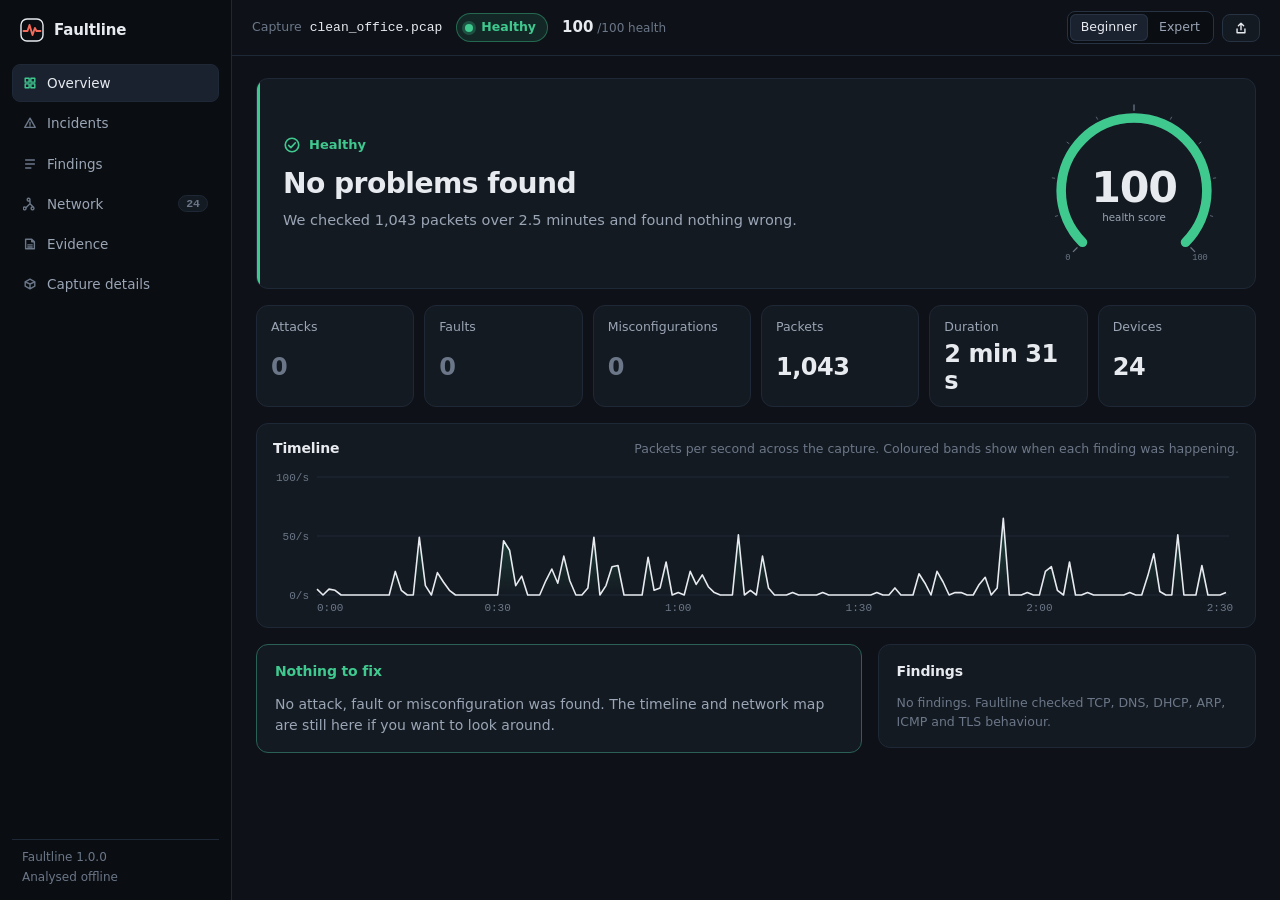
==== commit 1f6d10f4: "README: describe the console UI with new screenshots; regenerate examples and proof recordings Co-Au" ====
--- a/docs/examples/clean_office.html
+++ b/docs/examples/clean_office.html
@@ -2,157 +2,435 @@
 <html lang="en">
 <head>
 <meta charset="utf-8">
-<meta http-equiv="Content-Security-Policy" content="default-src &#x27;none&#x27;; script-src &#x27;sha256-Ub1UspVg+7uc9LhL+zpJb9n59yRHZGDKRxDRvNhsLoA=&#x27;; style-src &#x27;sha256-fxV7W/wAtL2oG6H2obTinhROTp5ZNwbIUmgr560z+Qk=&#x27;; img-src data:; font-src &#x27;none&#x27;; connect-src &#x27;none&#x27;; object-src &#x27;none&#x27;; media-src &#x27;none&#x27;; frame-src &#x27;none&#x27;; worker-src &#x27;none&#x27;; manifest-src &#x27;none&#x27;; base-uri &#x27;none&#x27;; form-action &#x27;none&#x27;">
+<meta http-equiv="Content-Security-Policy" content="default-src &#x27;none&#x27;; script-src &#x27;sha256-qjW1DOJd7FUbb4Ae1MaEC4soel+pBbjhgLdWqMRyf/w=&#x27;; style-src &#x27;sha256-8ZL1HhOX4mK3O0ajT1dtf+nxtz8anHG6JlFjmfH65T8=&#x27;; img-src data:; font-src &#x27;none&#x27;; connect-src &#x27;none&#x27;; object-src &#x27;none&#x27;; media-src &#x27;none&#x27;; frame-src &#x27;none&#x27;; worker-src &#x27;none&#x27;; manifest-src &#x27;none&#x27;; base-uri &#x27;none&#x27;; form-action &#x27;none&#x27;">
 <meta name="referrer" content="no-referrer">
 <meta name="viewport" content="width=device-width, initial-scale=1">
 <meta name="color-scheme" content="dark light">
 <meta name="generator" content="Faultline">
 <link rel="icon" href="data:image/svg+xml,%3Csvg%20xmlns%3D%22http%3A%2F%2Fwww.w3.org%2F2000%2Fsvg%22%20viewBox%3D%220%200%2024%2024%22%3E%3Crect%20x%3D%221%22%20y%3D%221%22%20width%3D%2222%22%20height%3D%2222%22%20rx%3D%226%22%20fill%3D%22%23131c2a%22%20stroke%3D%22%23ece7dc%22%20stroke-width%3D%221.4%22%2F%3E%3Cpath%20d%3D%22M3.5%2013h4l2-6%203%2010%202.4-7%201.6%203h4%22%20fill%3D%22none%22%20stroke%3D%22%23ff6a5c%22%20stroke-width%3D%221.9%22%20stroke-linecap%3D%22round%22%20stroke-linejoin%3D%22round%22%2F%3E%3C%2Fsvg%3E">
 <title>Healthy: clean_office.pcap | Faultline</title>
-<style>/* Faultline report: one stylesheet for the exported report and the dashboard. */
+<style>/* Faultline console: one stylesheet for the exported report and the dashboard.
+   App shell (sidebar + top bar + views), dark by default, system fonts only. */
 :root {
-  --bg: #131c2a;
-  --bg-deep: #0f1723;
-  --surface: #1a2433;
-  --surface-2: #212d3f;
-  --line: #2e3c52;
-  --line-soft: #253246;
-  --text: #ece7dc;
-  --muted: #a6b0bf;
-  --faint: #76839a;
-  --attack: #ff6a5c;
-  --fault: #f4b43e;
-  --misconfig: #78aeff;
-  --ok: #4fd19a;
-  --info: #a9b4c4;
+  --bg: #0e1218;
+  --bg-deep: #0a0d12;
+  --surface: #141a22;
+  --surface-2: #1a2230;
+  --line: #273243;
+  --line-soft: #1f2836;
+  --text: #e7eaef;
+  --muted: #9aa5b5;
+  --faint: #6b7788;
+  --attack: #f26b5b;
+  --fault: #e8a93a;
+  --misconfig: #5fa5f5;
+  --ok: #3fc98f;
+  --info: #9aa5b5;
   --focus: #ffd98a;
   --status: var(--info);
+  --c: var(--info);
+  --r: 8px;
+  --side-w: 232px;
+  --top-h: 56px;
   --sans: system-ui, -apple-system, "Segoe UI", Roboto, "Helvetica Neue", Arial, sans-serif;
-  --display: "Avenir Next", "Avenir", "Segoe UI Variable Display", "Segoe UI", system-ui, -apple-system, sans-serif;
+  --display: var(--sans);
   --mono: ui-monospace, "SF Mono", SFMono-Regular, Menlo, Consolas, "Liberation Mono", monospace;
   color-scheme: dark;
 }
-[data-status="under_attack"] { --status: var(--attack); }
-[data-status="faulty"] { --status: var(--fault); }
-[data-status="minor_issues"] { --status: var(--misconfig); }
-[data-status="healthy"] { --status: var(--ok); }
+[data-status="under_attack"], .s-under_attack { --status: var(--attack); }
+[data-status="faulty"], .s-faulty { --status: var(--fault); }
+[data-status="minor_issues"], .s-minor_issues { --status: var(--misconfig); }
+[data-status="healthy"], .s-healthy { --status: var(--ok); }
+.c-attack { --c: var(--attack); }
+.c-fault { --c: var(--fault); }
+.c-misconfig { --c: var(--misconfig); }
+.c-info, .c-sample { --c: var(--info); }
+.c-ok, .c-clean { --c: var(--ok); }
+.c-corrupt, .c-hostile { --c: #b98cf6; }
 
 * { box-sizing: border-box; }
-html { scroll-behavior: smooth; scroll-padding-top: 72px; }
+html { height: 100%; }
 body {
-  margin: 0;
-  background: var(--bg);
-  color: var(--text);
-  font: 16px/1.55 var(--sans);
-  -webkit-font-smoothing: antialiased;
-  text-rendering: optimizeLegibility;
+  margin: 0; height: 100%; overflow: hidden;
+  background: var(--bg); color: var(--text);
+  font: 14px/1.5 var(--sans);
+  -webkit-font-smoothing: antialiased; text-rendering: optimizeLegibility;
+  font-variant-numeric: tabular-nums;
 }
 a { color: inherit; }
 button { font: inherit; color: inherit; }
+h1, h2, h3, h4, h5 { margin: 0; font-weight: 600; letter-spacing: -.01em; }
+p { margin: 0; }
 :focus-visible { outline: 2px solid var(--focus); outline-offset: 2px; border-radius: 4px; }
-code, .mono { font-family: var(--mono); font-size: .88em; }
-code {
-  background: var(--bg-deep);
-  border: 1px solid var(--line-soft);
-  border-radius: 5px;
-  padding: .05em .4em;
-  white-space: pre-wrap;
-  word-break: break-word;
-}
+code, .mono { font-family: var(--mono); font-size: .92em; }
+code { background: var(--bg-deep); border: 1px solid var(--line-soft); border-radius: 5px; padding: .05em .4em; white-space: pre-wrap; word-break: break-word; }
 .sr-only { position: absolute; width: 1px; height: 1px; overflow: hidden; clip: rect(0 0 0 0); white-space: nowrap; }
-.wrap { max-width: 1180px; margin: 0 auto; padding: 0 28px; }
 noscript p { padding: 24px; }
-
-/* ---------- top bar ---------- */
-.topbar {
-  position: sticky; top: 0; z-index: 20;
-  background: rgba(19, 28, 42, .92);
-  backdrop-filter: blur(10px);
-  -webkit-backdrop-filter: blur(10px);
-  border-bottom: 1px solid var(--line-soft);
-}
-.topbar .wrap { display: flex; align-items: center; gap: 22px; height: 56px; }
-.brand { display: flex; align-items: center; gap: 9px; font: 700 17px/1 var(--display); letter-spacing: -.01em; text-decoration: none; }
-.brand svg { display: block; }
-.navlinks { display: flex; gap: 2px; margin-right: auto; }
-.navlinks a { white-space: nowrap; text-decoration: none; color: var(--muted); font-size: 14px; padding: 6px 10px; border-radius: 6px; }
-.navlinks a:hover { color: var(--text); background: var(--surface); }
-.tools { display: flex; align-items: center; gap: 8px; }
-.btn {
-  display: inline-flex; align-items: center; gap: 7px;
-  border: 1px solid var(--line); background: var(--surface);
-  border-radius: 8px; padding: 7px 12px; font-size: 14px; cursor: pointer;
-  text-decoration: none; white-space: nowrap; line-height: 1.2;
-}
-.btn:hover { background: var(--surface-2); border-color: #3c4d68; }
+#app { height: 100%; }
+
+/* ---------- shell ---------- */
+.shell { display: grid; grid-template-columns: var(--side-w) minmax(0, 1fr); height: 100%; }
+.side { display: flex; flex-direction: column; background: var(--bg-deep); border-right: 1px solid var(--line-soft); padding: 14px 12px; gap: 12px; min-height: 0; }
+.brand { display: flex; align-items: center; gap: 10px; text-decoration: none; padding: 4px 8px; font-weight: 700; font-size: 15px; letter-spacing: -.01em; color: var(--text); border-radius: var(--r); }
+.brand svg { color: var(--attack); flex: none; }
+.brand .brand-box { stroke: var(--text); }
+.nav { margin: 6px 0 0; padding: 0; list-style: none; display: grid; gap: 2px; }
+.nav-item { display: flex; align-items: center; gap: 10px; padding: 8px 10px; border-radius: var(--r); text-decoration: none; color: var(--muted); font-weight: 500; font-size: 13.5px; border: 1px solid transparent; }
+.nav-item svg { flex: none; color: var(--faint); }
+.nav-item:hover { color: var(--text); background: var(--surface); }
+.nav-item[aria-current="page"] { color: var(--text); background: var(--surface-2); border-color: var(--line-soft); }
+.nav-item[aria-current="page"] svg { color: var(--status); }
+.nav-count { margin-left: auto; font: 600 11.5px var(--mono); color: var(--faint); background: var(--surface); border: 1px solid var(--line-soft); border-radius: 999px; padding: 1px 7px; min-width: 22px; text-align: center; }
+.nav-item[aria-current="page"] .nav-count { color: var(--text); }
+.nav-count.warn { color: var(--fault); border-color: color-mix(in srgb, var(--fault) 40%, transparent); }
+.side-foot { margin-top: auto; padding: 8px 10px 0; font-size: 12px; color: var(--faint); border-top: 1px solid var(--line-soft); }
+.side-foot p + p { margin-top: 2px; }
+.stage { display: flex; flex-direction: column; min-width: 0; min-height: 0; }
+.topbar { display: flex; align-items: center; gap: 14px; height: var(--top-h); padding: 0 20px; border-bottom: 1px solid var(--line-soft); background: var(--bg); flex: none; }
+.topbar .menu { display: none; }
+.crumb { display: flex; align-items: baseline; gap: 8px; min-width: 0; }
+.crumb-label { color: var(--faint); font-size: 12.5px; }
+.crumb-name { font-size: 13px; font-weight: 500; overflow: hidden; text-overflow: ellipsis; white-space: nowrap; max-width: 34ch; }
+.mini-verdict { display: inline-flex; align-items: center; gap: 8px; padding: 4px 11px 4px 8px; border-radius: 999px; text-decoration: none; font-size: 12.5px; color: var(--status); background: color-mix(in srgb, var(--status) 12%, transparent); border: 1px solid color-mix(in srgb, var(--status) 40%, transparent); white-space: nowrap; }
+.mini-verdict .dot { width: 8px; height: 8px; border-radius: 50%; background: var(--status); box-shadow: 0 0 0 3px color-mix(in srgb, var(--status) 25%, transparent); }
+.mini-verdict b { font-weight: 600; }
+.health { display: inline-flex; align-items: baseline; gap: 4px; color: var(--faint); font-size: 12px; white-space: nowrap; }
+.health b { color: var(--text); font-size: 15px; font-weight: 700; }
+.tools { margin-left: auto; display: flex; align-items: center; gap: 8px; }
+.views { flex: 1; min-height: 0; overflow: auto; padding: 22px 24px 40px; scroll-behavior: smooth; }
+.view[hidden] { display: none; }
+.view { display: grid; gap: 16px; max-width: 1480px; margin: 0 auto; animation: fade .18s ease; }
+.view-head { display: flex; align-items: flex-end; justify-content: space-between; gap: 16px; flex-wrap: wrap; }
+.view-head h2 { font-size: 20px; }
+.view-head p { color: var(--muted); margin-top: 2px; max-width: 70ch; }
+.view-head h2:focus { outline: none; }
+
+/* ---------- controls ---------- */
+.btn { display: inline-flex; align-items: center; gap: 7px; padding: 6px 11px; border-radius: var(--r); border: 1px solid var(--line); background: var(--surface); color: var(--text); font-size: 13px; font-weight: 500; cursor: pointer; text-decoration: none; white-space: nowrap; line-height: 1.3; }
+.btn:hover { background: var(--surface-2); border-color: #34425a; }
 .btn.primary { background: var(--text); color: var(--bg); border-color: var(--text); font-weight: 600; }
 .btn.primary:hover { background: #fff; }
-.btn svg { flex: none; }
-.segmented { display: inline-flex; border: 1px solid var(--line); border-radius: 8px; padding: 2px; background: var(--bg-deep); }
-.segmented button { border: 0; background: none; border-radius: 6px; padding: 5px 11px; font-size: 13.5px; color: var(--muted); cursor: pointer; }
+.btn.big { padding: 10px 16px; font-size: 14px; }
+.btn.icon { padding: 6px; }
+.btn.small { padding: 5px 10px; font-size: 12.5px; color: var(--muted); }
+.btn.small:hover { color: var(--text); }
+.btn.small svg { transition: transform .2s ease; }
+.btn.small[aria-expanded="true"] svg { transform: rotate(180deg); }
+.segmented { display: inline-flex; padding: 2px; border-radius: var(--r); border: 1px solid var(--line); background: var(--bg-deep); }
+.segmented button { border: 0; background: transparent; color: var(--muted); padding: 4px 11px; border-radius: 6px; font-size: 12.5px; font-weight: 500; cursor: pointer; }
 .segmented button[aria-pressed="true"] { background: var(--surface-2); color: var(--text); box-shadow: inset 0 0 0 1px var(--line); }
-
-/* ---------- verdict hero ---------- */
-.hero { padding: 34px 0 10px; position: relative; }
-.hero::before {
-  content: ""; position: absolute; inset: 0 0 auto 0; height: 420px; pointer-events: none;
-  background: radial-gradient(900px 340px at 12% -10%, color-mix(in srgb, var(--status) 16%, transparent), transparent 70%);
-}
-.hero-grid { position: relative; display: grid; grid-template-columns: minmax(0, 1fr) 264px; gap: 40px; align-items: start; }
-.status-word {
-  margin: 0;
-  font: 800 clamp(52px, 7.4vw, 92px)/.95 var(--display);
-  letter-spacing: -.035em;
-  color: var(--status);
-  display: flex; align-items: center; gap: .22em;
-}
-.status-word .glyph { flex: none; width: .62em; height: .62em; }
-.headline { margin: 16px 0 0; font: 600 clamp(20px, 2.1vw, 26px)/1.3 var(--display); letter-spacing: -.01em; max-width: 34ch; }
-.summary { margin: 10px 0 0; color: var(--muted); max-width: 68ch; font-size: 16.5px; }
-.counts { display: flex; flex-wrap: wrap; gap: 10px; margin: 22px 0 0; padding: 0; list-style: none; }
-.count {
-  display: flex; align-items: baseline; gap: 8px;
-  padding: 8px 14px 8px 12px; border-radius: 10px;
-  background: var(--surface); border: 1px solid var(--line-soft);
-  text-decoration: none;
-}
-button.count { cursor: pointer; }
-button.count:hover { border-color: var(--line); background: var(--surface-2); }
-.count b { font: 700 24px/1 var(--display); }
-.count span { color: var(--muted); font-size: 14px; }
-.count::before { content: ""; width: 9px; height: 9px; border-radius: 50%; background: var(--c); align-self: center; }
-.count.zero { opacity: .55; }
-.c-attack { --c: var(--attack); }
-.c-fault { --c: var(--fault); }
-.c-misconfig { --c: var(--misconfig); }
-.c-info { --c: var(--info); }
-.c-ok { --c: var(--ok); }
-
-.hero-side { display: flex; flex-direction: column; align-items: stretch; gap: 14px; }
-.gauge { width: 100%; max-width: 264px; display: block; }
+.linkish { background: none; border: 0; padding: 0; color: var(--text); text-decoration: underline; text-decoration-color: var(--faint); text-underline-offset: 3px; cursor: pointer; font-size: inherit; text-align: left; }
+.linkish:hover { text-decoration-color: var(--text); }
+.linkish.arrow { display: inline-flex; align-items: center; gap: 6px; text-decoration: none; color: var(--muted); font-size: 13px; font-weight: 500; }
+.linkish.arrow:hover { color: var(--text); }
+.chips { display: flex; gap: 6px; flex-wrap: wrap; }
+.chip { border: 1px solid var(--line); background: transparent; border-radius: 999px; padding: 4px 10px; font-size: 12.5px; color: var(--muted); cursor: pointer; display: inline-flex; gap: 6px; align-items: center; }
+.chip:hover { color: var(--text); }
+.chip[aria-pressed="true"] { color: var(--bg); background: var(--text); border-color: var(--text); }
+.chip .n { font: 600 11px var(--mono); opacity: .8; }
+.chip[disabled] { opacity: .4; cursor: default; }
+.chip.host { color: var(--text); border-color: var(--focus); background: color-mix(in srgb, var(--focus) 12%, transparent); }
+.chip.host .x { font-size: 15px; line-height: 1; }
+.chip[hidden] { display: none; }
+.search-wrap { display: flex; align-items: center; gap: 8px; padding: 0 10px; border: 1px solid var(--line); border-radius: var(--r); background: var(--bg-deep); color: var(--faint); }
+.search-wrap:focus-within { border-color: var(--muted); }
+.search { flex: 1; min-width: 0; border: 0; background: transparent; color: var(--text); font: 13px var(--sans); padding: 7px 0; outline: none; }
+.search::placeholder { color: var(--faint); }
+select, input[type=file] { font: 13px var(--sans); color: var(--text); background: var(--bg-deep); border: 1px solid var(--line); border-radius: var(--r); padding: 7px 10px; min-width: 0; width: 100%; }
+select { font-family: var(--mono); font-size: 12.5px; }
+
+/* ---------- panels and tags ---------- */
+.panel { background: var(--surface); border: 1px solid var(--line-soft); border-radius: 12px; padding: 16px 18px; min-width: 0; }
+.panel > h3 { font-size: 14px; margin-bottom: 12px; }
+.panel-head { display: flex; align-items: center; justify-content: space-between; gap: 12px; margin-bottom: 12px; }
+.panel-head h3 { font-size: 14px; }
+.panel.calm { border-color: color-mix(in srgb, var(--ok) 35%, var(--line-soft)); }
+.panel.calm h3 { color: var(--ok); }
+.panel.calm p { color: var(--muted); }
+.pill { display: inline-flex; align-items: center; gap: 6px; font-size: 11.5px; font-weight: 600; line-height: 1; padding: 4px 8px; border-radius: 999px; color: var(--c); background: color-mix(in srgb, var(--c) 14%, transparent); border: 1px solid color-mix(in srgb, var(--c) 35%, transparent); white-space: nowrap; }
+.sev { display: inline-flex; align-items: center; gap: 6px; font-size: 12.5px; color: var(--muted); white-space: nowrap; }
+.pips { display: inline-flex; gap: 2px; }
+.pips i { width: 4px; height: 11px; border-radius: 1px; background: var(--line); }
+.pips i.on { background: var(--c, var(--text)); }
+.conf { font-size: 12.5px; color: var(--muted); white-space: nowrap; }
+.fid-tag, .fid { font: 600 11.5px var(--mono); color: var(--faint); }
+.card-tags { display: flex; align-items: center; gap: 10px; flex-wrap: wrap; }
+.badge { display: inline-block; font-family: var(--sans); white-space: nowrap; font-size: 11px; font-weight: 600; padding: 2px 7px; margin: 0 4px 3px 0; border-radius: 5px; background: var(--surface-2); border: 1px solid var(--line); color: var(--text); }
+.badge.r-gateway { border-color: color-mix(in srgb, var(--ok) 55%, transparent); color: var(--ok); }
+.badge.r-dns-server { border-color: color-mix(in srgb, var(--misconfig) 55%, transparent); color: var(--misconfig); }
+.badge.r-dhcp-server { border-color: color-mix(in srgb, var(--fault) 55%, transparent); color: var(--fault); }
+.badge.flag { border-color: color-mix(in srgb, var(--attack) 55%, transparent); color: var(--attack); }
+.more { color: var(--faint); font-size: 12.5px; }
+.empty { padding: 36px 28px; text-align: center; color: var(--muted); border: 1px dashed var(--line); border-radius: 12px; }
+.empty h3 { margin-bottom: 6px; font-size: 16px; }
+.empty.calm h3 { color: var(--ok); }
+.empty p { max-width: 60ch; margin: 0 auto; }
+.notices { display: grid; gap: 8px; margin-top: 12px; }
+.notice { display: flex; gap: 8px; flex-wrap: wrap; padding: 8px 12px; border-radius: var(--r); font-size: 13px; color: var(--text); background: color-mix(in srgb, var(--fault) 9%, transparent); border: 1px solid color-mix(in srgb, var(--fault) 35%, transparent); }
+.notice.privacy { background: color-mix(in srgb, var(--misconfig) 9%, transparent); border-color: color-mix(in srgb, var(--misconfig) 35%, transparent); }
+.toast { position: fixed; left: 50%; bottom: 26px; z-index: 50; transform: translate(-50%, 20px); opacity: 0; background: var(--text); color: var(--bg); font-weight: 600; font-size: 13.5px; padding: 10px 16px; border-radius: var(--r); transition: opacity .2s ease, transform .2s ease; pointer-events: none; }
+.toast.show { opacity: 1; transform: translate(-50%, 0); }
+
+/* ---------- overview ---------- */
+.verdict-card { display: grid; grid-template-columns: minmax(0, 1fr) 190px; gap: 24px; align-items: center; padding: 20px 26px; position: relative; overflow: hidden; }
+.verdict-card::before { content: ""; position: absolute; inset: 0 auto 0 0; width: 3px; background: var(--status); }
+.status-word { display: inline-flex; align-items: center; gap: 8px; color: var(--status); font-weight: 600; font-size: 13px; }
+.status-word .glyph { width: 18px; height: 18px; }
+.headline { font-size: clamp(22px, 2.2vw, 30px); line-height: 1.15; letter-spacing: -.02em; margin-top: 8px; max-width: 30ch; }
+.headline:focus { outline: none; }
+.summary { color: var(--muted); margin-top: 10px; max-width: 72ch; font-size: 14.5px; }
+.verdict-gauge { justify-self: end; }
+.gauge { width: 100%; max-width: 190px; display: block; }
 .gauge .track { stroke: var(--line); }
 .gauge .tick { stroke: var(--faint); }
 .gauge .value { stroke: var(--status); }
-.gauge .num { fill: var(--text); font: 800 54px var(--display); letter-spacing: -.03em; }
+.gauge .num { fill: var(--text); font: 700 54px var(--sans); letter-spacing: -.03em; }
 .gauge .lbl { fill: var(--muted); font: 500 13px var(--sans); }
 .gauge .end { fill: var(--faint); font: 500 11px var(--mono); }
-.meta { display: grid; grid-template-columns: auto 1fr; gap: 3px 14px; margin: 0; font-size: 13.5px; }
-.meta dt { color: var(--faint); }
-.meta dd { margin: 0; color: var(--text); overflow-wrap: anywhere; }
-.notice {
-  position: relative; margin: 20px 0 0; padding: 10px 14px; border-radius: 10px;
-  border: 1px solid color-mix(in srgb, var(--fault) 45%, transparent);
-  background: color-mix(in srgb, var(--fault) 9%, transparent);
-  font-size: 14px; display: flex; gap: 10px; align-items: baseline;
+.kpis { display: grid; grid-template-columns: repeat(6, minmax(0, 1fr)); gap: 10px; }
+.kpi { display: grid; gap: 4px; text-align: left; padding: 12px 14px; border-radius: 12px; border: 1px solid var(--line-soft); background: var(--surface); cursor: pointer; position: relative; }
+.kpi:hover { border-color: var(--line); background: var(--surface-2); }
+.kpi-label { color: var(--muted); font-size: 12.5px; }
+.kpi b { font-size: 24px; font-weight: 700; letter-spacing: -.02em; line-height: 1.1; }
+.kpi.c-attack b, .kpi.c-fault b, .kpi.c-misconfig b { color: var(--c); }
+.kpi.zero b { color: var(--faint); }
+.kpi.c-attack:not(.zero)::after, .kpi.c-fault:not(.zero)::after, .kpi.c-misconfig:not(.zero)::after { content: ""; position: absolute; top: 14px; right: 14px; width: 8px; height: 8px; border-radius: 50%; background: var(--c); }
+.ov-bottom { display: grid; grid-template-columns: minmax(0, 1.6fr) minmax(0, 1fr); gap: 16px; align-items: start; }
+.mini-findings { margin: 0; padding: 0; list-style: none; display: grid; gap: 4px; }
+.mini-findings button { width: 100%; display: grid; grid-template-columns: 34px minmax(0, 1fr) auto; gap: 10px; align-items: center; text-align: left; padding: 8px 10px; border-radius: var(--r); border: 1px solid transparent; background: transparent; cursor: pointer; border-left: 2px solid var(--c); }
+.mini-findings button:hover { background: var(--surface-2); border-color: var(--line-soft); border-left-color: var(--c); }
+.mini-findings .mf-title { overflow: hidden; text-overflow: ellipsis; white-space: nowrap; font-size: 13.5px; }
+
+/* ---------- timeline ---------- */
+.seismo { position: relative; margin: 0; padding: 14px 16px 12px; background: var(--surface); border: 1px solid var(--line-soft); border-radius: 12px; }
+.seismo-head { display: flex; align-items: baseline; justify-content: space-between; gap: 16px; margin-bottom: 6px; flex-wrap: wrap; }
+.seismo-head h2 { font-size: 14px; }
+.seismo-head p { color: var(--faint); font-size: 12.5px; }
+.chart .trace { stroke: var(--text); }
+.chart stop.s0 { stop-color: var(--status); stop-opacity: .22; }
+
+/* ---------- incidents ---------- */
+.incidents { display: grid; gap: 14px; }
+.incident { position: relative; display: grid; grid-template-columns: minmax(0, 1.3fr) minmax(0, 1fr); border-radius: 12px; overflow: hidden; background: var(--surface); border: 1px solid var(--line-soft); }
+.incident::before { content: ""; position: absolute; inset: 0 auto 0 0; width: 3px; background: var(--c); }
+.incident-main { padding: 18px 22px 18px 24px; display: grid; gap: 10px; align-content: start; }
+.incident .row { display: flex; align-items: center; gap: 10px; flex-wrap: wrap; }
+.incident h3 { font-size: 18px; letter-spacing: -.015em; }
+.incident .story { color: var(--muted); max-width: 70ch; }
+.incident-fix { padding: 18px 20px; background: var(--surface-2); border-left: 1px solid var(--line-soft); }
+.incident-fix h4 { font-size: 12.5px; color: var(--muted); margin-bottom: 10px; }
+.incident.compact { border: 0; background: transparent; grid-template-columns: 1fr; }
+.incident.compact::before { display: none; }
+.incident.compact .incident-main { padding: 0; }
+.incident.compact .incident-fix { border: 1px solid var(--line-soft); border-radius: var(--r); margin-top: 12px; padding: 14px 16px; }
+.incident.compact h3 { font-size: 16px; }
+.chain { display: flex; flex-wrap: wrap; align-items: stretch; gap: 0; margin: 4px 0 0; padding: 0; list-style: none; }
+.chain li { display: flex; align-items: center; }
+.chain li + li::before { content: ""; width: 26px; height: 2px; flex: none; margin: 0 2px; background: linear-gradient(90deg, color-mix(in srgb, var(--c) 70%, transparent), var(--line)); }
+.node { display: flex; flex-direction: column; gap: 2px; align-items: flex-start; text-align: left; max-width: 230px; padding: 7px 11px; border-radius: var(--r); cursor: pointer; background: var(--bg-deep); border: 1px solid var(--line); }
+.node:hover { border-color: var(--c); }
+.node small { display: flex; gap: 6px; font-size: 11px; color: var(--faint); }
+.node small b { color: var(--c); font-weight: 600; }
+.node span { font-size: 13px; line-height: 1.3; }
+.node.root { border-color: color-mix(in srgb, var(--c) 60%, transparent); box-shadow: 0 0 0 3px color-mix(in srgb, var(--c) 12%, transparent); }
+.steps { margin: 0; padding: 0; list-style: none; counter-reset: s; display: grid; gap: 9px; }
+.steps li { counter-increment: s; display: grid; grid-template-columns: 24px 1fr; gap: 10px; align-items: start; font-size: 13.5px; }
+.steps li::before { content: counter(s); display: grid; place-items: center; width: 22px; height: 22px; border-radius: 50%; font: 700 11.5px/1 var(--sans); color: var(--bg); background: var(--text); margin-top: 1px; }
+.steps.big li { font-size: 14.5px; gap: 12px; }
+.symlink { font-size: 13px; color: var(--muted); display: flex; gap: 6px; flex-wrap: wrap; align-items: center; }
+
+/* ---------- findings: master-detail ---------- */
+.fl { display: grid; grid-template-columns: minmax(300px, 380px) minmax(0, 1fr); gap: 16px; align-items: start; min-height: 0; }
+.fl-side { display: grid; gap: 10px; position: sticky; top: 0; }
+.fl-tools { display: grid; gap: 8px; }
+.fl-list { display: grid; gap: 4px; max-height: calc(100vh - var(--top-h) - 190px); overflow: auto; padding-right: 2px; }
+.fl-item { display: grid; gap: 5px; text-align: left; width: 100%; padding: 10px 12px 10px 14px; border-radius: 10px; border: 1px solid var(--line-soft); background: var(--surface); cursor: pointer; position: relative; }
+.fl-item::before { content: ""; position: absolute; left: 0; top: 10px; bottom: 10px; width: 3px; border-radius: 2px; background: var(--c); opacity: .7; }
+.fl-item:hover { background: var(--surface-2); border-color: var(--line); }
+.fl-item[aria-selected="true"] { background: var(--surface-2); border-color: color-mix(in srgb, var(--c) 55%, var(--line)); }
+.fl-item[aria-selected="true"]::before { opacity: 1; }
+.fl-item[hidden] { display: none; }
+.fl-top { display: flex; align-items: center; gap: 8px; }
+.fl-top .fid { margin-left: auto; }
+.fl-title { font-weight: 600; font-size: 13.5px; line-height: 1.35; }
+.fl-meta { display: flex; justify-content: space-between; gap: 8px; color: var(--faint); font-size: 12px; }
+.fl-detail { min-width: 0; }
+.finding { background: var(--surface); border: 1px solid var(--line-soft); border-radius: 12px; overflow: hidden; }
+.fd-head { padding: 20px 24px 0; display: grid; gap: 8px; border-left: 3px solid var(--c); }
+.fd-head h3 { font-size: 22px; letter-spacing: -.02em; line-height: 1.2; }
+.fd-summary { color: var(--muted); font-size: 14.5px; max-width: 80ch; }
+.mitre { display: inline-flex; gap: 6px; align-items: center; color: var(--faint); font-size: 12px; }
+.mitre b { font: 600 12px var(--mono); color: var(--text); background: var(--bg-deep); border: 1px solid var(--line-soft); border-radius: 5px; padding: 1px 6px; }
+.tabs { display: flex; gap: 2px; padding: 14px 24px 0 27px; border-bottom: 1px solid var(--line-soft); overflow-x: auto; }
+.tab { border: 0; background: transparent; color: var(--muted); padding: 8px 12px; font-size: 13.5px; font-weight: 500; cursor: pointer; border-bottom: 2px solid transparent; margin-bottom: -1px; white-space: nowrap; border-radius: 6px 6px 0 0; }
+.tab:hover { color: var(--text); }
+.tab[aria-selected="true"] { color: var(--text); border-bottom-color: var(--text); }
+.fd-panel { padding: 20px 24px 24px 27px; display: grid; gap: 20px; }
+.fd-panel[hidden] { display: none; }
+.block h4 { font-size: 12.5px; color: var(--muted); margin-bottom: 8px; font-weight: 600; }
+.block p { font-size: 14.5px; max-width: 80ch; }
+.block p + p { margin-top: 8px; }
+.analogy { color: var(--muted) !important; padding-left: 12px; border-left: 2px solid var(--line); }
+.hostlist { display: flex; flex-wrap: wrap; gap: 6px; margin: 0; padding: 0; list-style: none; }
+.hostlist li { overflow-wrap: anywhere; }
+.host-btn { font-size: 12.5px; background: var(--bg-deep); border: 1px solid var(--line-soft); border-radius: 6px; padding: 3px 7px; cursor: pointer; color: var(--text); }
+.host-btn:hover { border-color: var(--line); }
+.tech { font: 12.5px/1.6 var(--mono); color: var(--muted); background: var(--bg-deep); border: 1px solid var(--line-soft); border-radius: var(--r); padding: 12px 14px; margin: 0 0 12px; white-space: pre-wrap; overflow-wrap: anywhere; }
+.metrics { display: grid; grid-template-columns: repeat(auto-fill, minmax(170px, 1fr)); gap: 8px 16px; margin: 10px 0 0; font-size: 13px; }
+.metrics div { display: flex; flex-direction: column; }
+.metrics dt { color: var(--faint); font-size: 11.5px; }
+.metrics dd { margin: 0; overflow-wrap: anywhere; }
+.expert-only { display: none; }
+body.expert .expert-only { display: initial; }
+body.expert .tab.expert-only { display: inline-block; }
+body.expert .beginner-only { display: none; }
+
+/* ---------- why this verdict: the scoreboard ---------- */
+.reason { display: grid; gap: 18px; }
+.reason-head h4 { font-size: 12.5px; color: var(--muted); margin-bottom: 6px; font-weight: 600; }
+.reason .lead { font-size: 17px; font-weight: 600; letter-spacing: -.01em; max-width: 70ch; line-height: 1.35; }
+.scoreboard { display: grid; gap: 10px; padding: 16px 18px; border-radius: 10px; background: var(--bg-deep); border: 1px solid var(--line-soft); }
+.scorebar { display: flex; height: 14px; border-radius: 4px; overflow: hidden; background: var(--line-soft); }
+.scorebar i { display: block; height: 100%; background: var(--c); min-width: 0; }
+.scorebar i + i { box-shadow: -2px 0 0 var(--bg-deep); }
+.scorekey { display: flex; gap: 18px; margin: 0; padding: 0; list-style: none; font-size: 13px; color: var(--muted); flex-wrap: wrap; }
+.scorekey li { display: inline-flex; align-items: center; gap: 7px; }
+.scorekey i { width: 10px; height: 10px; border-radius: 2px; background: var(--c); }
+.scorekey b { color: var(--text); font-size: 14px; }
+.scorekey li.win span { color: var(--text); font-weight: 600; }
+.hyps { display: grid; grid-template-columns: repeat(auto-fit, minmax(240px, 1fr)); gap: 12px; }
+.hyp { padding: 14px 16px; border-radius: 10px; border: 1px solid var(--line-soft); background: var(--surface-2); border-top: 2px solid var(--c); }
+.hyp.win { background: color-mix(in srgb, var(--c) 7%, var(--surface-2)); }
+.hyp h5 { margin: 0 0 10px; font-size: 13px; color: var(--c); display: flex; gap: 8px; align-items: baseline; justify-content: space-between; }
+.hyp h5 .n { color: var(--faint); font-weight: 500; font-size: 11.5px; white-space: nowrap; }
+.hyp ul { margin: 0; padding: 0; list-style: none; display: grid; gap: 8px; }
+.hyp li { display: grid; grid-template-columns: 34px 1fr; gap: 8px; font-size: 13.5px; align-items: baseline; line-height: 1.4; }
+.dots { display: inline-flex; gap: 3px; }
+.dots i { width: 7px; height: 7px; border-radius: 50%; background: var(--line); }
+.dots i.on { background: var(--c); }
+.dots i.half { background: linear-gradient(90deg, var(--c) 50%, var(--line) 50%); }
+.whynot-wrap h5 { font-size: 12.5px; color: var(--muted); margin-bottom: 10px; font-weight: 600; }
+.whynot { margin: 0; padding: 0; list-style: none; display: grid; gap: 10px; }
+.whynot li { padding: 12px 14px; border-radius: 10px; border: 1px dashed var(--line); }
+.wn-head { display: flex; align-items: center; gap: 10px; margin-bottom: 6px; }
+.wn-head b { font-weight: 600; }
+.whynot p { color: var(--muted); font-size: 13.5px; }
+
+/* ---------- evidence ---------- */
+.evidence-tools { display: flex; align-items: center; gap: 10px; flex-wrap: wrap; margin-bottom: 12px; }
+.filter { display: inline-flex; align-items: center; gap: 8px; min-width: 0; max-width: 100%; }
+.filter-label { color: var(--faint); font-size: 12px; }
+.filter code { max-width: 420px; overflow: hidden; text-overflow: ellipsis; white-space: nowrap; display: inline-block; vertical-align: middle; font-size: 12px; }
+.evidence-foot { display: flex; align-items: center; gap: 14px; flex-wrap: wrap; margin-top: 10px; }
+.hosts-line { margin-top: 10px; }
+.table-scroll { overflow-x: auto; border: 1px solid var(--line-soft); border-radius: 10px; background: var(--bg-deep); }
+table { width: 100%; border-collapse: collapse; font-size: 13px; }
+th { text-align: left; font-weight: 600; color: var(--faint); font-size: 11.5px; padding: 8px 12px; border-bottom: 1px solid var(--line-soft); white-space: nowrap; background: var(--surface); }
+td { padding: 7px 12px; border-bottom: 1px solid var(--line-soft); vertical-align: top; overflow-wrap: anywhere; }
+tr:last-child td { border-bottom: 0; }
+tbody tr:hover td { background: color-mix(in srgb, var(--text) 3%, transparent); }
+th.num, td.num { text-align: right; white-space: nowrap; }
+td.num { font-family: var(--mono); font-size: 12.5px; }
+td.mono { font-size: 12.5px; }
+.packets td.mono:last-child { white-space: pre-wrap; }
+.hosts .ext { color: var(--faint); font: 11px var(--sans); }
+.ev-groups { display: grid; gap: 14px; }
+.ev-group { border-left: 3px solid var(--c); }
+.ev-head { display: flex; align-items: flex-start; justify-content: space-between; gap: 16px; flex-wrap: wrap; margin-bottom: 12px; }
+.ev-head h3 { font-size: 16px; margin-top: 6px; }
+.ev-head .linkish { text-decoration: none; }
+.ev-head .linkish:hover { text-decoration: underline; }
+.ev-head .evidence-tools { margin: 0; }
+
+/* ---------- network ---------- */
+.map-panel { padding: 16px 18px 14px; }
+.map-head { display: flex; align-items: baseline; justify-content: space-between; gap: 18px; flex-wrap: wrap; margin-bottom: 10px; }
+.map-head h3 { font-size: 14px; }
+.map-head p { color: var(--muted); font-size: 12.5px; max-width: 70ch; }
+
+/* ---------- capture ---------- */
+.capture-grid { display: grid; grid-template-columns: minmax(0, 1.1fr) minmax(0, 1fr); gap: 16px; align-items: start; }
+.capture-col { display: grid; gap: 16px; }
+.kv { display: grid; grid-template-columns: 130px 1fr; gap: 9px 16px; margin: 0; font-size: 13.5px; }
+.kv dt { color: var(--faint); }
+.kv dd { margin: 0; overflow-wrap: anywhere; }
+.warnlist { margin: 0; padding: 0; list-style: none; display: grid; gap: 8px; font-size: 13.5px; }
+.warnlist li { padding: 8px 12px; border-radius: var(--r); background: color-mix(in srgb, var(--fault) 8%, transparent); border: 1px solid color-mix(in srgb, var(--fault) 30%, transparent); overflow-wrap: anywhere; }
+.bars { margin: 0; padding: 0; list-style: none; display: grid; gap: 8px; }
+.bars li { display: grid; grid-template-columns: 120px minmax(0, 1fr) 76px; gap: 10px; align-items: center; font-size: 13px; }
+.bars .lbl { overflow: hidden; text-overflow: ellipsis; white-space: nowrap; }
+.bars .lbl.mono { font-size: 12px; }
+.bars .bar { height: 6px; border-radius: 999px; background: var(--line-soft); overflow: hidden; }
+.bars .bar i { display: block; height: 100%; border-radius: 999px; background: var(--muted); }
+.bars .val { text-align: right; color: var(--muted); font-size: 12.5px; }
+.foot-note { color: var(--faint); font-size: 12.5px; }
+.foot-note strong { color: var(--muted); }
+
+/* ---------- motion ---------- */
+@keyframes fade { from { opacity: 0; } to { opacity: 1; } }
+@keyframes draw { to { stroke-dashoffset: 0; } }
+@keyframes sweep { from { stroke-dashoffset: var(--arc); } }
+@media (prefers-reduced-motion: no-preference) {
+  .chart .trace.draw { stroke-dasharray: var(--len); stroke-dashoffset: var(--len); animation: draw 1.4s cubic-bezier(.3, .6, .2, 1) .1s forwards; }
+  .chart .fill.draw { opacity: 0; animation: fade .8s ease 1s forwards; }
+  .gauge .value.draw { animation: sweep 1.1s cubic-bezier(.3, .6, .2, 1) .1s backwards; }
 }
-.notice a { color: var(--fault); }
-.privacy { border-color: color-mix(in srgb, var(--ok) 45%, transparent); background: color-mix(in srgb, var(--ok) 8%, transparent); }
-
-/* ---------- seismogram timeline ---------- */
-.seismo { position: relative; margin: 26px 0 0; padding: 14px 16px 12px; background: var(--bg-deep); border: 1px solid var(--line-soft); border-radius: 14px; }
-.seismo-head { display: flex; align-items: baseline; justify-content: space-between; gap: 16px; margin-bottom: 6px; }
-.seismo-head h2 { margin: 0; font: 600 15px/1.2 var(--display); }
-.seismo-head p { margin: 0; color: var(--faint); font-size: 13px; }
+@media (prefers-reduced-motion: reduce) { .view { animation: none; } .views { scroll-behavior: auto; } * { transition-duration: 0s !important; } }
+
+/* ---------- responsive ---------- */
+.scrim { display: none; }
+@media (max-width: 1180px) {
+  :root { --side-w: 60px; }
+  .side { padding: 14px 8px; align-items: center; }
+  .brand .brand-name, .nav-label, .nav-count, .side-foot { display: none; }
+  .nav-item { justify-content: center; padding: 10px; }
+  .brand { padding: 4px; }
+  .kpis { grid-template-columns: repeat(3, minmax(0, 1fr)); }
+  .ov-bottom, .capture-grid { grid-template-columns: 1fr; }
+  .fl { grid-template-columns: minmax(260px, 320px) minmax(0, 1fr); }
+  .tools .label { display: none; }
+}
+@media (max-width: 1280px) {
+  .btn .label { display: none; }
+  .crumb-name { max-width: 20ch; }
+}
+@media (max-width: 860px) {
+  .shell { grid-template-columns: 1fr; }
+  .side { position: fixed; inset: 0 auto 0 0; width: 232px; z-index: 40; transform: translateX(-100%); transition: transform .2s ease; align-items: stretch; padding: 14px 12px; }
+  .brand .brand-name, .nav-label, .nav-count, .side-foot { display: initial; }
+  .nav-item { justify-content: flex-start; padding: 8px 10px; }
+  .nav-count { display: inline-block; }
+  body.nav-open .side { transform: none; }
+  body.nav-open .scrim { display: block; position: fixed; inset: 0; z-index: 30; background: rgba(0, 0, 0, .5); }
+  .topbar .menu { display: inline-flex; }
+  .topbar { padding: 0 14px; gap: 10px; }
+  .health, .crumb-label { display: none; }
+  .views { padding: 16px 14px 32px; }
+  .verdict-card, .incident, .fl { grid-template-columns: 1fr; }
+  .verdict-gauge { justify-self: start; }
+  .fl-side { position: static; }
+  .fl-list { max-height: 300px; }
+  .kpis { grid-template-columns: repeat(2, minmax(0, 1fr)); }
+}
+
+/* ---------- print ---------- */
+@media print {
+  :root { --bg: #fff; --bg-deep: #f5f6f8; --surface: #fff; --surface-2: #f3f4f6; --line: #c9ced6; --line-soft: #dde1e7; --text: #111; --muted: #444; --faint: #666; color-scheme: light; }
+  html, body { height: auto; overflow: visible; }
+  .shell { display: block; }
+  .side, .topbar .tools, .topbar .menu, .toast, .scrim, .tabs, .fl-tools, .chart .cursor { display: none !important; }
+  .stage { display: block; }
+  .views { overflow: visible; padding: 0; }
+  .view, .view[hidden] { display: grid; margin-bottom: 28px; page-break-inside: avoid; animation: none; opacity: 1; }
+  .fd-panel[hidden], .fl-item[hidden] { display: grid; }
+  .fl { grid-template-columns: 1fr; }
+  .fl-list { max-height: none; overflow: visible; }
+  .btn, .kpi, .fl-item { border-color: #c9ced6; }
+  .map-box .tooltip, .term .tip { display: none !important; }
+  .netmap .node .body { fill: #fff; }
+}
+
+/* ---------- timeline chart (SVG) ---------- */
 .chart { position: relative; min-height: 150px; }
 .chart svg { display: block; width: 100%; height: 100%; overflow: visible; }
 .chart .grid { stroke: var(--line-soft); stroke-width: 1; }
@@ -197,252 +475,6 @@
 .legend .fid { font: 600 11px/1 var(--mono); color: var(--bg); background: var(--c); border-radius: 999px; padding: 4px 6px; }
 .legend .ltxt { overflow: hidden; text-overflow: ellipsis; white-space: nowrap; }
 
-@media (prefers-reduced-motion: no-preference) {
-  .chart .trace.draw { stroke-dasharray: var(--len); stroke-dashoffset: var(--len); animation: draw 1.6s cubic-bezier(.3, .6, .2, 1) .15s forwards; }
-  .chart .fill.draw { opacity: 0; animation: fade .8s ease 1.1s forwards; }
-  .gauge .value.draw { animation: sweep 1.3s cubic-bezier(.3, .6, .2, 1) .2s backwards; }
-  .card-body { animation: fade .22s ease; }
-}
-@keyframes draw { to { stroke-dashoffset: 0; } }
-@keyframes fade { from { opacity: 0; } to { opacity: 1; } }
-@keyframes sweep { from { stroke-dashoffset: var(--arc); } }
-
-/* ---------- sections ---------- */
-.section { padding: 46px 0 6px; }
-.section-head { display: flex; align-items: end; justify-content: space-between; gap: 20px; flex-wrap: wrap; margin-bottom: 18px; }
-.section-head h2, .h2 { margin: 0; font: 700 28px/1.15 var(--display); letter-spacing: -.02em; }
-.section-head p { margin: 4px 0 0; color: var(--muted); max-width: 70ch; }
-h3 { font: 600 19px/1.3 var(--display); letter-spacing: -.01em; margin: 0; }
-h4 { margin: 0 0 6px; font: 600 14.5px/1.3 var(--display); color: var(--text); }
-
-/* pills */
-.pill { display: inline-flex; align-items: center; gap: 6px; font-size: 12.5px; font-weight: 600; line-height: 1; padding: 5px 9px; border-radius: 999px; color: var(--c); background: color-mix(in srgb, var(--c) 14%, transparent); border: 1px solid color-mix(in srgb, var(--c) 35%, transparent); white-space: nowrap; }
-.sev { display: inline-flex; align-items: center; gap: 6px; font-size: 13px; color: var(--muted); white-space: nowrap; }
-.pips { display: inline-flex; gap: 2px; }
-.pips i { width: 4px; height: 11px; border-radius: 1px; background: var(--line); }
-.pips i.on { background: var(--c, var(--text)); }
-.conf { font-size: 13px; color: var(--muted); white-space: nowrap; }
-.fid-tag { font: 600 12px var(--mono); color: var(--faint); }
-
-/* ---------- fix this first ---------- */
-.incidents { display: grid; gap: 16px; }
-.incident {
-  position: relative; display: grid; grid-template-columns: minmax(0, 1.25fr) minmax(0, 1fr); gap: 0;
-  border-radius: 16px; overflow: hidden;
-  background: var(--surface); border: 1px solid var(--line-soft);
-}
-.incident::before { content: ""; position: absolute; left: 0; top: 0; bottom: 0; width: 4px; background: var(--c); }
-.incident-main { padding: 22px 24px 22px 28px; }
-.incident-main .row { display: flex; gap: 10px; align-items: center; flex-wrap: wrap; margin-bottom: 10px; }
-.incident-main p.story { color: var(--muted); margin: 10px 0 16px; max-width: 64ch; }
-.chain { display: flex; flex-wrap: wrap; align-items: stretch; gap: 0; margin: 0; padding: 0; list-style: none; }
-.chain li { display: flex; align-items: center; }
-.chain li + li::before {
-  content: ""; width: 34px; height: 2px; flex: none; margin: 0 2px;
-  background: linear-gradient(90deg, color-mix(in srgb, var(--c) 70%, transparent), var(--line));
-}
-.node {
-  display: flex; flex-direction: column; gap: 2px; align-items: flex-start; text-align: left;
-  max-width: 250px; padding: 8px 12px; border-radius: 10px; cursor: pointer;
-  background: var(--bg-deep); border: 1px solid var(--line);
-}
-.node:hover { border-color: var(--c); }
-.node small { font-size: 11.5px; color: var(--faint); }
-.node small b { color: var(--c); font-weight: 600; }
-.node span { font-size: 13.5px; line-height: 1.3; }
-.node.root { border-color: color-mix(in srgb, var(--c) 60%, transparent); box-shadow: 0 0 0 3px color-mix(in srgb, var(--c) 12%, transparent); }
-.incident-fix { padding: 22px 24px; background: var(--surface-2); border-left: 1px solid var(--line-soft); }
-.steps { margin: 0; padding: 0; list-style: none; counter-reset: s; display: grid; gap: 10px; }
-.steps li { counter-increment: s; display: grid; grid-template-columns: 26px 1fr; gap: 10px; align-items: start; }
-.steps li::before {
-  content: counter(s); display: grid; place-items: center; width: 24px; height: 24px; border-radius: 50%;
-  font: 700 12.5px/1 var(--display); color: var(--bg); background: var(--text); margin-top: 1px;
-}
-
-/* ---------- findings ---------- */
-.chips { display: flex; gap: 6px; flex-wrap: wrap; }
-.chip { border: 1px solid var(--line); background: transparent; border-radius: 999px; padding: 6px 13px; font-size: 14px; color: var(--muted); cursor: pointer; display: inline-flex; gap: 7px; align-items: center; }
-.chip:hover { color: var(--text); }
-.chip[aria-pressed="true"] { color: var(--bg); background: var(--text); border-color: var(--text); }
-.chip .n { font: 600 12px var(--mono); opacity: .8; }
-.chip[disabled] { opacity: .4; cursor: default; }
-.finding-list { display: grid; gap: 12px; }
-.card {
-  position: relative; border-radius: 12px; background: var(--surface); border: 1px solid var(--line-soft);
-  scroll-margin-top: 76px;
-}
-.card::before { content: ""; position: absolute; left: -1px; top: 14px; bottom: 14px; width: 3px; border-radius: 2px; background: var(--c); }
-.card.flash { animation: flash 1.4s ease; }
-@keyframes flash { 0%, 40% { box-shadow: 0 0 0 2px var(--c); } 100% { box-shadow: 0 0 0 0 transparent; } }
-.card-head { display: grid; grid-template-columns: minmax(0, 1fr) auto; gap: 8px 18px; padding: 18px 22px; }
-.card-tags { display: flex; gap: 10px; align-items: center; flex-wrap: wrap; margin-bottom: 8px; }
-.card-head p { margin: 5px 0 0; color: var(--muted); max-width: 78ch; }
-.toggle {
-  align-self: start; border: 1px solid var(--line); background: var(--bg-deep); border-radius: 8px;
-  padding: 7px 12px; font-size: 13.5px; cursor: pointer; display: inline-flex; gap: 7px; align-items: center; color: var(--muted);
-}
-.toggle:hover { color: var(--text); }
-.toggle svg { transition: transform .2s ease; }
-.toggle[aria-expanded="true"] svg { transform: rotate(180deg); }
-.symlink { display: inline-flex; gap: 6px; align-items: center; margin-top: 8px; font-size: 13.5px; color: var(--muted); }
-.linkish { background: none; border: 0; padding: 0; color: var(--text); text-decoration: underline; text-decoration-color: var(--faint); text-underline-offset: 3px; cursor: pointer; font-size: inherit; }
-.linkish:hover { text-decoration-color: var(--text); }
-.card-body { border-top: 1px solid var(--line-soft); padding: 20px 22px 22px; display: grid; gap: 22px; }
-.card-body[hidden] { display: none; }
-.cols { display: grid; grid-template-columns: minmax(0, 1fr) minmax(0, 1fr); gap: 22px 28px; }
-.cols-right { display: grid; gap: 20px; align-content: start; }
-.block p { margin: 0; color: var(--text); }
-.block p + p { margin-top: 8px; }
-.analogy { color: var(--muted) !important; padding-left: 12px; border-left: 2px solid var(--line); font-style: italic; }
-.ordered { margin: 0; padding: 0; list-style: none; counter-reset: s; display: grid; gap: 8px; }
-.ordered li { counter-increment: s; display: grid; grid-template-columns: 22px 1fr; gap: 8px; }
-.ordered li::before { content: counter(s) "."; font: 600 14px var(--display); color: var(--faint); text-align: right; }
-
-/* reasoning */
-.reason { background: var(--bg-deep); border: 1px solid var(--line-soft); border-radius: 12px; padding: 16px 18px; }
-.reason > p.lead { margin: 0 0 12px; color: var(--muted); font-size: 14.5px; }
-.scorebar { display: flex; height: 12px; border-radius: 999px; overflow: hidden; background: var(--line-soft); }
-.scorebar i { display: block; height: 100%; background: var(--c); min-width: 0; }
-.scorebar i + i { box-shadow: -2px 0 0 var(--bg-deep); }
-.scorekey { display: flex; flex-wrap: wrap; gap: 6px 18px; margin: 8px 0 14px; padding: 0; list-style: none; font-size: 13px; color: var(--muted); }
-.scorekey li { display: flex; align-items: center; gap: 6px; }
-.scorekey li::before { content: ""; width: 9px; height: 9px; border-radius: 2px; background: var(--c); }
-.scorekey li.win { color: var(--text); font-weight: 600; }
-.hyps { display: grid; grid-template-columns: repeat(auto-fit, minmax(220px, 1fr)); gap: 12px; }
-.hyp h5 { margin: 0 0 6px; font: 600 13px var(--sans); color: var(--c); display: flex; gap: 8px; align-items: center; }
-.hyp ul { margin: 0; padding: 0; list-style: none; display: grid; gap: 6px; }
-.hyp li { display: grid; grid-template-columns: 34px 1fr; gap: 8px; font-size: 14px; align-items: baseline; }
-.dots { display: inline-flex; gap: 3px; }
-.dots i { width: 7px; height: 7px; border-radius: 50%; background: var(--line); }
-.dots i.on { background: var(--c); }
-.dots i.half { background: linear-gradient(90deg, var(--c) 50%, var(--line) 50%); }
-.whynot { margin: 14px 0 0; padding: 0; list-style: none; display: grid; gap: 8px; }
-.whynot li { border-top: 1px dashed var(--line); padding-top: 10px; font-size: 14px; }
-.whynot b { font-weight: 600; }
-.whynot p { margin: 3px 0 0; color: var(--muted); }
-
-/* evidence */
-.evidence-tools { display: flex; flex-wrap: wrap; gap: 8px; align-items: center; margin-bottom: 10px; }
-.filter { display: flex; align-items: center; gap: 8px; flex-wrap: wrap; font-size: 13px; color: var(--muted); }
-.filter code { font-size: 12.5px; max-width: 520px; overflow: hidden; text-overflow: ellipsis; white-space: nowrap; display: inline-block; vertical-align: bottom; }
-.table-scroll { overflow-x: auto; border: 1px solid var(--line-soft); border-radius: 10px; }
-table { border-collapse: collapse; width: 100%; font-size: 13.5px; }
-th { text-align: left; font-weight: 600; color: var(--muted); font-size: 12.5px; padding: 8px 12px; border-bottom: 1px solid var(--line); background: var(--bg-deep); white-space: nowrap; }
-td { padding: 7px 12px; border-bottom: 1px solid var(--line-soft); vertical-align: top; }
-tr:last-child td { border-bottom: 0; }
-td.num, th.num { text-align: right; font-variant-numeric: tabular-nums; white-space: nowrap; }
-td.mono { font-family: var(--mono); font-size: 12.5px; overflow-wrap: anywhere; }
-.evidence td.mono { white-space: pre-wrap; }
-.more { margin: 8px 0 0; font-size: 13px; color: var(--faint); }
-.hostlist { display: flex; flex-wrap: wrap; gap: 6px; margin: 0; padding: 0; list-style: none; }
-.hostlist li { font: 12.5px var(--mono); background: var(--bg-deep); border: 1px solid var(--line-soft); border-radius: 6px; padding: 3px 7px; overflow-wrap: anywhere; }
-.mitre { display: inline-flex; gap: 8px; align-items: center; font-size: 13.5px; padding: 6px 10px; border-radius: 8px; border: 1px solid color-mix(in srgb, var(--attack) 35%, transparent); background: color-mix(in srgb, var(--attack) 7%, transparent); }
-.mitre b { font-family: var(--mono); font-weight: 600; color: var(--attack); }
-.tech { font: 13px/1.6 var(--mono); color: var(--muted); background: var(--bg-deep); border: 1px solid var(--line-soft); border-radius: 10px; padding: 12px 14px; margin: 0; white-space: pre-wrap; overflow-wrap: anywhere; }
-.metrics { display: grid; grid-template-columns: repeat(auto-fill, minmax(170px, 1fr)); gap: 6px 16px; margin: 10px 0 0; font-size: 13px; }
-.metrics div { display: flex; flex-direction: column; }
-.metrics dt { color: var(--faint); font-family: var(--mono); font-size: 11.5px; }
-.metrics dd { margin: 0; overflow-wrap: anywhere; }
-body:not(.expert) .expert-only { display: none !important; }
-body.expert .beginner-only { display: none !important; }
-.empty { padding: 34px; text-align: center; color: var(--muted); border: 1px dashed var(--line); border-radius: 14px; }
-.empty h3 { color: var(--ok); margin-bottom: 6px; }
-
-/* ---------- network ---------- */
-.net-grid { display: grid; grid-template-columns: minmax(0, 1fr) minmax(0, 1fr); gap: 18px; margin-top: 18px; }
-.panel { background: var(--surface); border: 1px solid var(--line-soft); border-radius: 12px; padding: 18px 20px; }
-.panel h3 { font-size: 16px; margin-bottom: 12px; }
-.hosts td:first-child { white-space: nowrap; }
-.badge { display: inline-block; font-family: var(--sans); white-space: nowrap; font-size: 11.5px; font-weight: 600; padding: 2px 7px; margin: 0 4px 3px 0; border-radius: 5px; background: var(--surface-2); border: 1px solid var(--line); color: var(--text); }
-.badge.r-gateway { border-color: color-mix(in srgb, var(--ok) 55%, transparent); color: var(--ok); }
-.badge.r-dns-server { border-color: color-mix(in srgb, var(--misconfig) 55%, transparent); color: var(--misconfig); }
-.badge.r-dhcp-server { border-color: color-mix(in srgb, var(--fault) 55%, transparent); color: var(--fault); }
-.badge.flag { border-color: color-mix(in srgb, var(--attack) 55%, transparent); color: var(--attack); }
-.ext { color: var(--faint); font-size: 12px; }
-.bars { margin: 0; padding: 0; list-style: none; display: grid; gap: 8px; }
-.bars li { display: grid; grid-template-columns: 120px minmax(0, 1fr) 84px; gap: 10px; align-items: center; font-size: 13.5px; }
-.bars .lbl { overflow: hidden; text-overflow: ellipsis; white-space: nowrap; }
-.bars .lbl.mono { font-size: 12.5px; }
-.bars .bar { height: 8px; border-radius: 999px; background: var(--line-soft); overflow: hidden; }
-.bars .bar i { display: block; height: 100%; border-radius: 999px; background: var(--text); opacity: .75; }
-.bars .val { text-align: right; color: var(--muted); font-variant-numeric: tabular-nums; font-size: 12.5px; }
-
-/* ---------- capture ---------- */
-.capture-grid { display: grid; grid-template-columns: minmax(0, 1.3fr) minmax(0, 1fr); gap: 18px; }
-.kv { display: grid; grid-template-columns: 150px 1fr; gap: 7px 16px; margin: 0; font-size: 14px; }
-.kv dt { color: var(--faint); }
-.kv dd { margin: 0; overflow-wrap: anywhere; }
-.warnlist { margin: 0; padding: 0; list-style: none; display: grid; gap: 8px; font-size: 14px; }
-.warnlist li { padding: 9px 12px; border-radius: 8px; background: color-mix(in srgb, var(--fault) 8%, transparent); border: 1px solid color-mix(in srgb, var(--fault) 30%, transparent); overflow-wrap: anywhere; }
-
-/* ---------- footer, toast ---------- */
-.footer { margin-top: 56px; padding: 26px 0 40px; border-top: 1px solid var(--line-soft); color: var(--faint); font-size: 13.5px; }
-.footer .wrap { display: flex; justify-content: space-between; gap: 20px; flex-wrap: wrap; }
-.footer strong { color: var(--muted); font-weight: 600; }
-.toast {
-  position: fixed; left: 50%; bottom: 26px; z-index: 50; transform: translate(-50%, 20px); opacity: 0;
-  background: var(--text); color: var(--bg); font-weight: 600; font-size: 14px;
-  padding: 10px 16px; border-radius: 10px; transition: opacity .2s ease, transform .2s ease; pointer-events: none;
-}
-.toast.show { opacity: 1; transform: translate(-50%, 0); }
-
-/* ---------- responsive ---------- */
-@media (max-width: 1380px) { [data-embedded="1"] .navlinks { display: none; } [data-embedded="1"] .tools { margin-left: auto; } }
-@media (max-width: 980px) {
-  .navlinks { display: none; }
-  .hero-grid { grid-template-columns: 1fr; gap: 20px; }
-  .hero-side { flex-direction: row; align-items: center; }
-  .gauge { max-width: 200px; }
-  .incident { grid-template-columns: 1fr; }
-  .incident-fix { border-left: 0; border-top: 1px solid var(--line-soft); }
-  .cols, .net-grid, .capture-grid { grid-template-columns: 1fr; }
-}
-@media (max-width: 640px) {
-  .wrap { padding: 0 16px; }
-  .tools .label { display: none; }
-  .card-head { grid-template-columns: 1fr; }
-  .hero-side { flex-direction: column; }
-  .bars li { grid-template-columns: 90px minmax(0, 1fr) 70px; }
-  .kv { grid-template-columns: 1fr; }
-}
-
-/* ---------- print (light) ---------- */
-@media print {
-  :root {
-    --bg: #fff; --bg-deep: #f5f6f8; --surface: #fff; --surface-2: #f7f7f9; --line: #c9ced8; --line-soft: #dde1e8;
-    --text: #141a24; --muted: #3e4756; --faint: #5d6778;
-    --attack: #c62f22; --fault: #a8650a; --misconfig: #1f5fc4; --ok: #137a4c; --info: #5d6778;
-    color-scheme: light;
-  }
-  body { font-size: 11.5pt; background: #fff; }
-  .topbar, .toggle, .chips, .btn, .legend, .toast, .tooltip, .no-print { display: none !important; }
-  .hero::before { display: none; }
-  .card-body[hidden] { display: grid !important; }
-  .expert-only { display: revert !important; }
-  .incident, .reason, .block, tr { break-inside: avoid; box-shadow: none; }
-  .section { padding-top: 22px; }
-  .chart .trace { stroke: #141a24; }
-  .gauge .value, .chart .trace, .chart .fill { animation: none !important; stroke-dashoffset: 0 !important; opacity: 1 !important; }
-  .chart .trace { stroke-dasharray: none !important; }
-  .chart .pin-label { fill: #fff; }
-  .section-head, h2, h3, h4 { break-after: avoid; page-break-after: avoid; }
-  .steps li::before { color: #fff; background: #141a24; }
-  a { text-decoration: none; }
-}
-
-/* ---------- sticky mini verdict ---------- */
-.mini-verdict {
-  display: none; align-items: center; gap: 9px; min-width: 0; max-width: 460px;
-  text-decoration: none; font-size: 14px; color: var(--muted);
-  padding: 5px 12px 5px 9px; border-radius: 999px; border: 1px solid var(--line-soft); background: var(--surface);
-}
-.mini-verdict .dot { width: 9px; height: 9px; border-radius: 50%; background: var(--status); box-shadow: 0 0 0 3px color-mix(in srgb, var(--status) 22%, transparent); flex: none; }
-.mini-verdict b { color: var(--status); font: 700 14px var(--display); white-space: nowrap; }
-.mini-verdict .mini-head { overflow: hidden; text-overflow: ellipsis; white-space: nowrap; }
-body.scrolled .mini-verdict { display: flex; animation: fade .25s ease; }
-body.scrolled .brand .brand-name { display: none; }
-@media (max-width: 1600px) { body.scrolled[data-embedded] .navlinks, [data-embedded="1"] body.scrolled .navlinks { display: none; } body.scrolled .tools { margin-left: auto; } }
-@media (max-width: 1180px) { body.scrolled .navlinks { display: none; } }
 
 /* ---------- glossary tooltips ---------- */
 .term { position: relative; text-decoration: underline dotted; text-decoration-color: color-mix(in srgb, var(--misconfig) 70%, transparent); text-underline-offset: 3px; text-decoration-thickness: 1.5px; cursor: help; border-radius: 3px; }
@@ -461,24 +493,9 @@
 body.expert .term { text-decoration: none; cursor: inherit; }
 body.expert .term .tip { display: none; }
 
-/* ---------- evidence table toggle ---------- */
-.evidence-foot { display: flex; align-items: center; gap: 14px; flex-wrap: wrap; margin-top: 10px; }
-.evidence-foot .more { margin: 0; }
-.btn.small { padding: 5px 10px; font-size: 13px; color: var(--muted); }
-.btn.small:hover { color: var(--text); }
-.btn.small svg { transition: transform .2s ease; }
-.btn.small[aria-expanded="true"] svg { transform: rotate(180deg); }
-.chip.host { color: var(--text); border-color: var(--focus); background: color-mix(in srgb, var(--focus) 12%, transparent); }
-.chip.host .x { font-size: 15px; line-height: 1; }
-.chip[hidden] { display: none; }
-
-/* ---------- network map ---------- */
-.map-panel { padding: 18px 20px 14px; margin-bottom: 18px; }
-.map-head { display: flex; align-items: baseline; justify-content: space-between; gap: 18px; flex-wrap: wrap; margin-bottom: 8px; }
-.map-head h3 { margin: 0; }
-.map-head p { margin: 0; color: var(--muted); font-size: 13.5px; max-width: 70ch; }
+/* ---------- network map (SVG) ---------- */
 .map-box { position: relative; background: var(--bg-deep); border: 1px solid var(--line-soft); border-radius: 12px; overflow: hidden; }
-.netmap { display: block; width: 100%; height: auto; font-family: var(--sans); }
+.netmap { display: block; width: 100%; height: auto; max-height: 520px; margin: 0 auto; font-family: var(--sans); }
 .netmap .cloud { fill: url(#fl-cloud); stroke: var(--line-soft); stroke-dasharray: 4 5; }
 .netmap stop.c0 { stop-color: var(--misconfig); stop-opacity: .14; }
 .netmap stop.c1 { stop-color: var(--misconfig); stop-opacity: .02; }
@@ -540,13 +557,12 @@
 .map-text { margin-top: 10px; font-size: 13px; color: var(--muted); }
 .map-text summary { cursor: pointer; color: var(--faint); }
 .map-text ul { margin: 6px 0 0; padding-left: 18px; display: grid; gap: 3px; font-family: var(--mono); font-size: 12px; }
-@media print { .map-box .tooltip, .term .tip { display: none !important; } .netmap .node .body { fill: #fff; } }
 </style>
 </head>
 <body>
 <div id="app"></div>
 <noscript><p>This report needs JavaScript to display. The raw data is embedded in this file as JSON.</p></noscript>
-<script type="application/json" id="faultline-data">{"tool":{"name":"Faultline","version":"1.0.0"},"generated_at":"2026-11-01T14:40:56+05:30","capture":{"name":"clean_office.pcap","format":"pcap","compressed":false,"file_bytes":507237,"packets":1043,"bytes_captured":490525,"linktypes":[1],"first_ts":1793462400.5,"last_ts":1793462551.867157,"duration":151.36715698242188,"truncated":false,"limited":false,"warnings":[],"sha256":"dfdbe41912b04ff6413adbdb8001c46a2e7a526dc6bc5adfe3addebf2c9013d5","malformed_packets":0},"verdict":{"status":"healthy","headline":"No faults or attacks found.","summary":"We checked 1,043 packets over 2.5 minutes and found nothing wrong.","score":100,"counts":{"attack":0,"fault":0,"misconfig":0,"info":0}},"findings":[],"incidents":[],"hosts":[{"ip":"192.168.1.15","macs":["dc:a6:32:13:af:16"],"first_ts":1793462441.18718,"last_ts":1793462538.353548,"packets_sent":107,"packets_recv":126,"bytes_sent":14303,"roles":[],"names":[],"local":true},{"ip":"192.168.1.12","macs":["a4:83:e7:12:ac:0f"],"first_ts":1793462422.424209,"last_ts":1793462551.867157,"packets_sent":51,"packets_recv":64,"bytes_sent":5975,"roles":[],"names":[],"local":true},{"ip":"192.168.1.55","macs":["c8:e2:65:1a:d7:47"],"first_ts":1793462417.72902,"last_ts":1793462460.78799,"packets_sent":47,"packets_recv":65,"bytes_sent":5538,"roles":[],"names":[],"local":true},{"ip":"192.168.1.11","macs":["3c:22:fb:11:ab:08"],"first_ts":1793462421.546896,"last_ts":1793462525.970384,"packets_sent":49,"packets_recv":50,"bytes_sent":6893,"roles":[],"names":[],"local":true},{"ip":"192.168.1.1","macs":["3c:84:6a:12:34:01"],"first_ts":1793462400.509733,"last_ts":1793462547.078476,"packets_sent":44,"packets_recv":42,"bytes_sent":4767,"roles":["dhcp-server","dns-server","gateway"],"names":[],"local":true},{"ip":"192.168.1.10","macs":["f4:5c:89:10:aa:01"],"first_ts":1793462432.331751,"last_ts":1793462465.59432,"packets_sent":38,"packets_recv":38,"bytes_sent":6158,"roles":[],"names":[],"local":true},{"ip":"192.168.1.40","macs":["8c:85:90:18:c8:39"],"first_ts":1793462402.695044,"last_ts":1793462535.653986,"packets_sent":36,"packets_recv":39,"bytes_sent":4600,"roles":[],"names":[],"local":true},{"ip":"192.168.1.21","macs":["00:1a:a0:15:b5:24"],"first_ts":1793462472.189163,"last_ts":1793462543.676327,"packets_sent":33,"packets_recv":42,"bytes_sent":4691,"roles":[],"names":[],"local":true},{"ip":"192.168.1.31","macs":["f0:18:98:17:bf:32"],"first_ts":1793462402.992871,"last_ts":1793462528.906241,"packets_sent":32,"packets_recv":36,"bytes_sent":4196,"roles":[],"names":[],"local":true},{"ip":"192.168.1.60","macs":["9c:b6:d0:1b:dc:4e"],"first_ts":1793462420.828512,"last_ts":1793462506.03837,"packets_sent":34,"packets_recv":33,"bytes_sent":4448,"roles":[],"names":[],"local":true},{"ip":"192.168.1.30","macs":["28:d2:44:16:be:2b"],"first_ts":1793462441.971228,"last_ts":1793462547.375787,"packets_sent":25,"packets_recv":26,"bytes_sent":3981,"roles":[],"names":[],"local":true},{"ip":"192.168.1.45","macs":["e4:5f:01:19:cd:40"],"first_ts":1793462431.937092,"last_ts":1793462493.099263,"packets_sent":15,"packets_recv":15,"bytes_sent":1798,"roles":[],"names":[],"local":true},{"ip":"192.168.1.20","macs":["b8:27:eb:14:b4:1d"],"first_ts":1793462496.367657,"last_ts":1793462496.387027,"packets_sent":1,"packets_recv":1,"bytes_sent":81,"roles":[],"names":[],"local":true},{"ip":"198.51.100.60","macs":[],"first_ts":1793462417.740452,"last_ts":1793462543.676327,"packets_sent":116,"packets_recv":88,"bytes_sent":126656,"roles":[],"names":[],"local":false},{"ip":"198.51.100.20","macs":[],"first_ts":1793462448.873944,"last_ts":1793462540.020402,"packets_sent":82,"packets_recv":66,"bytes_sent":82778,"roles":[],"names":[],"local":false},{"ip":"198.51.100.5","macs":[],"first_ts":1793462431.74689,"last_ts":1793462538.353548,"packets_sent":67,"packets_recv":60,"bytes_sent":51804,"roles":[],"names":[],"local":false},{"ip":"198.51.100.44","macs":[],"first_ts":1793462413.472582,"last_ts":1793462522.072041,"packets_sent":54,"packets_recv":55,"bytes_sent":29858,"roles":[],"names":[],"local":false},{"ip":"203.0.113.25","macs":[],"first_ts":1793462439.503027,"last_ts":1793462446.704951,"packets_sent":43,"packets_recv":34,"bytes_sent":43736,"roles":[],"names":[],"local":false},{"ip":"203.0.113.10","macs":[],"first_ts":1793462431.96709,"last_ts":1793462523.241364,"packets_sent":39,"packets_recv":37,"bytes_sent":27445,"roles":[],"names":[],"local":false},{"ip":"203.0.113.200","macs":[],"first_ts":1793462449.957357,"last_ts":1793462525.970384,"packets_sent":26,"packets_recv":25,"bytes_sent":16667,"roles":[],"names":[],"local":false},{"ip":"203.0.113.81","macs":[],"first_ts":1793462500.666498,"last_ts":1793462547.375787,"packets_sent":25,"packets_recv":24,"bytes_sent":16812,"roles":[],"names":[],"local":false},{"ip":"203.0.113.80","macs":[],"first_ts":1793462455.835918,"last_ts":1793462456.260046,"packets_sent":19,"packets_recv":15,"bytes_sent":19036,"roles":[],"names":[],"local":false},{"ip":"203.0.113.123","macs":[],"first_ts":1793462403.0,"last_ts":1793462551.867157,"packets_sent":12,"packets_recv":12,"bytes_sent":1080,"roles":[],"names":[],"local":false},{"ip":"93.184.216.34","macs":[],"first_ts":1793462510.846946,"last_ts":1793462511.603496,"packets_sent":10,"packets_recv":10,"bytes_sent":5028,"roles":[],"names":[],"local":false}],"stats":{"protocols":{"TCP":703,"TLS":184,"DNS":84,"ARP":36,"UDP":24,"HTTP":8,"DHCP":4},"top_talkers":[{"ip":"198.51.100.60","packets":116,"bytes":126656,"local":false},{"ip":"198.51.100.20","packets":82,"bytes":82778,"local":false},{"ip":"198.51.100.5","packets":67,"bytes":51804,"local":false},{"ip":"203.0.113.25","packets":43,"bytes":43736,"local":false},{"ip":"198.51.100.44","packets":54,"bytes":29858,"local":false},{"ip":"203.0.113.10","packets":39,"bytes":27445,"local":false},{"ip":"203.0.113.80","packets":19,"bytes":19036,"local":false},{"ip":"203.0.113.81","packets":25,"bytes":16812,"local":false},{"ip":"203.0.113.200","packets":26,"bytes":16667,"local":false},{"ip":"192.168.1.15","packets":107,"bytes":14303,"local":true}],"conversations":[{"a":"192.168.1.40","b":"198.51.100.20","proto":"TCP","packets":47,"bytes":20839},{"a":"192.168.1.55","b":"198.51.100.60","proto":"TCP","packets":45,"bytes":33096},{"a":"192.168.1.55","b":"203.0.113.25","proto":"TCP","packets":45,"bytes":33066},{"a":"192.168.1.12","b":"198.51.100.60","proto":"TCP","packets":45,"bytes":33994},{"a":"192.168.1.15","b":"198.51.100.20","proto":"TCP","packets":43,"bytes":32066},{"a":"192.168.1.21","b":"198.51.100.60","proto":"TCP","packets":43,"bytes":32186},{"a":"192.168.1.15","b":"198.51.100.5","proto":"TCP","packets":39,"bytes":15419},{"a":"192.168.1.11","b":"203.0.113.200","proto":"TCP","packets":37,"bytes":9642},{"a":"192.168.1.60","b":"198.51.100.44","proto":"TCP","packets":31,"bytes":5779},{"a":"192.168.1.31","b":"198.51.100.5","proto":"TCP","packets":30,"bytes":17769},{"a":"192.168.1.12","b":"198.51.100.20","proto":"TCP","packets":30,"bytes":17068},{"a":"192.168.1.15","b":"203.0.113.80","proto":"TCP","packets":28,"bytes":16419},{"a":"192.168.1.15","b":"203.0.113.10","proto":"TCP","packets":24,"bytes":10578},{"a":"192.168.1.15","b":"198.51.100.60","proto":"TCP","packets":21,"bytes":8218},{"a":"192.168.1.10","b":"203.0.113.25","proto":"TCP","packets":18,"bytes":4271}],"timeline":{"start":1793462400.5,"bucket_seconds":1,"series":[{"t":1793462400,"packets":5,"bytes":1410},{"t":1793462401,"packets":0,"bytes":0},{"t":1793462402,"packets":5,"bytes":210},{"t":1793462403,"packets":4,"bytes":360},{"t":1793462404,"packets":0,"bytes":0},{"t":1793462405,"packets":0,"bytes":0},{"t":1793462406,"packets":0,"bytes":0},{"t":1793462407,"packets":0,"bytes":0},{"t":1793462408,"packets":0,"bytes":0},{"t":1793462409,"packets":0,"bytes":0},{"t":1793462410,"packets":0,"bytes":0},{"t":1793462411,"packets":0,"bytes":0},{"t":1793462412,"packets":0,"bytes":0},{"t":1793462413,"packets":20,"bytes":8001},{"t":1793462414,"packets":4,"bytes":264},{"t":1793462415,"packets":0,"bytes":0},{"t":1793462416,"packets":0,"bytes":0},{"t":1793462417,"packets":49,"bytes":37026},{"t":1793462418,"packets":8,"bytes":2811},{"t":1793462419,"packets":0,"bytes":0},{"t":1793462420,"packets":19,"bytes":5094},{"t":1793462421,"packets":11,"bytes":2912},{"t":1793462422,"packets":4,"bytes":264},{"t":1793462423,"packets":0,"bytes":0},{"t":1793462424,"packets":0,"bytes":0},{"t":1793462425,"packets":0,"bytes":0},{"t":1793462426,"packets":0,"bytes":0},{"t":1793462427,"packets":0,"bytes":0},{"t":1793462428,"packets":0,"bytes":0},{"t":1793462429,"packets":0,"bytes":0},{"t":1793462430,"packets":0,"bytes":0},{"t":1793462431,"packets":46,"bytes":23460},{"t":1793462432,"packets":38,"bytes":13001},{"t":1793462433,"packets":8,"bytes":618},{"t":1793462434,"packets":16,"bytes":4456},{"t":1793462435,"packets":0,"bytes":0},{"t":1793462436,"packets":0,"bytes":0},{"t":1793462437,"packets":0,"bytes":0},{"t":1793462438,"packets":12,"bytes":4194},{"t":1793462439,"packets":22,"bytes":6967},{"t":1793462440,"packets":10,"bytes":4338},{"t":1793462441,"packets":33,"bytes":14831},{"t":1793462442,"packets":12,"bytes":5223},{"t":1793462443,"packets":0,"bytes":0},{"t":1793462444,"packets":0,"bytes":0},{"t":1793462445,"packets":6,"bytes":714},{"t":1793462446,"packets":49,"bytes":37294},{"t":1793462447,"packets":0,"bytes":0},{"t":1793462448,"packets":8,"bytes":792},{"t":1793462449,"packets":24,"bytes":11013},{"t":1793462450,"packets":25,"bytes":10465},{"t":1793462451,"packets":0,"bytes":0},{"t":1793462452,"packets":0,"bytes":0},{"t":1793462453,"packets":0,"bytes":0},{"t":1793462454,"packets":0,"bytes":0},{"t":1793462455,"packets":32,"bytes":20803},{"t":1793462456,"packets":4,"bytes":264},{"t":1793462457,"packets":6,"bytes":714},{"t":1793462458,"packets":28,"bytes":16252},{"t":1793462459,"packets":0,"bytes":0},{"t":1793462460,"packets":2,"bytes":180},{"t":1793462461,"packets":0,"bytes":0},{"t":1793462462,"packets":20,"bytes":7184},{"t":1793462463,"packets":9,"bytes":1967},{"t":1793462464,"packets":17,"bytes":5237},{"t":1793462465,"packets":7,"bytes":1962},{"t":1793462466,"packets":2,"bytes":84},{"t":1793462467,"packets":0,"bytes":0},{"t":1793462468,"packets":0,"bytes":0},{"t":1793462469,"packets":0,"bytes":0},{"t":1793462470,"packets":51,"bytes":36831},{"t":1793462471,"packets":0,"bytes":0},{"t":1793462472,"packets":4,"bytes":168},{"t":1793462473,"packets":0,"bytes":0},{"t":1793462474,"packets":33,"bytes":20431},{"t":1793462475,"packets":6,"bytes":1660},{"t":1793462476,"packets":0,"bytes":0},{"t":1793462477,"packets":0,"bytes":0},{"t":1793462478,"packets":0,"bytes":0},{"t":1793462479,"packets":2,"bytes":192},{"t":1793462480,"packets":0,"bytes":0},{"t":1793462481,"packets":0,"bytes":0},{"t":1793462482,"packets":0,"bytes":0},{"t":1793462483,"packets":0,"bytes":0},{"t":1793462484,"packets":2,"bytes":84},{"t":1793462485,"packets":0,"bytes":0},{"t":1793462486,"packets":0,"bytes":0},{"t":1793462487,"packets":0,"bytes":0},{"t":1793462488,"packets":0,"bytes":0},{"t":1793462489,"packets":0,"bytes":0},{"t":1793462490,"packets":0,"bytes":0},{"t":1793462491,"packets":0,"bytes":0},{"t":1793462492,"packets":0,"bytes":0},{"t":1793462493,"packets":2,"bytes":180},{"t":1793462494,"packets":0,"bytes":0},{"t":1793462495,"packets":0,"bytes":0},{"t":1793462496,"packets":6,"bytes":440},{"t":1793462497,"packets":0,"bytes":0},{"t":1793462498,"packets":0,"bytes":0},{"t":1793462499,"packets":0,"bytes":0},{"t":1793462500,"packets":18,"bytes":6554},{"t":1793462501,"packets":10,"bytes":3970},{"t":1793462502,"packets":0,"bytes":0},{"t":1793462503,"packets":20,"bytes":8381},{"t":1793462504,"packets":11,"bytes":6484},{"t":1793462505,"packets":0,"bytes":0},{"t":1793462506,"packets":2,"bytes":180},{"t":1793462507,"packets":2,"bytes":180},{"t":1793462508,"packets":0,"bytes":0},{"t":1793462509,"packets":0,"bytes":0},{"t":1793462510,"packets":9,"bytes":2867},{"t":1793462511,"packets":15,"bytes":4316},{"t":1793462512,"packets":0,"bytes":0},{"t":1793462513,"packets":6,"bytes":626},{"t":1793462514,"packets":65,"bytes":44342},{"t":1793462515,"packets":0,"bytes":0},{"t":1793462516,"packets":0,"bytes":0},{"t":1793462517,"packets":0,"bytes":0},{"t":1793462518,"packets":2,"bytes":180},{"t":1793462519,"packets":0,"bytes":0},{"t":1793462520,"packets":0,"bytes":0},{"t":1793462521,"packets":20,"bytes":8137},{"t":1793462522,"packets":24,"bytes":8939},{"t":1793462523,"packets":4,"bytes":264},{"t":1793462524,"packets":0,"bytes":0},{"t":1793462525,"packets":28,"bytes":9932},{"t":1793462526,"packets":0,"bytes":0},{"t":1793462527,"packets":0,"bytes":0},{"t":1793462528,"packets":2,"bytes":84},{"t":1793462529,"packets":0,"bytes":0},{"t":1793462530,"packets":0,"bytes":0},{"t":1793462531,"packets":0,"bytes":0},{"t":1793462532,"packets":0,"bytes":0},{"t":1793462533,"packets":0,"bytes":0},{"t":1793462534,"packets":0,"bytes":0},{"t":1793462535,"packets":2,"bytes":180},{"t":1793462536,"packets":0,"bytes":0},{"t":1793462537,"packets":0,"bytes":0},{"t":1793462538,"packets":16,"bytes":4458},{"t":1793462539,"packets":35,"bytes":21779},{"t":1793462540,"packets":3,"bytes":198},{"t":1793462541,"packets":0,"bytes":0},{"t":1793462542,"packets":0,"bytes":0},{"t":1793462543,"packets":51,"bytes":37200},{"t":1793462544,"packets":0,"bytes":0},{"t":1793462545,"packets":0,"bytes":0},{"t":1793462546,"packets":0,"bytes":0},{"t":1793462547,"packets":25,"bytes":10743},{"t":1793462548,"packets":0,"bytes":0},{"t":1793462549,"packets":0,"bytes":0},{"t":1793462550,"packets":0,"bytes":0},{"t":1793462551,"packets":2,"bytes":180}],"markers":[]}},"redacted":false,"warnings":[],"analysis_seconds":0.026}</script>
+<script type="application/json" id="faultline-data">{"tool":{"name":"Faultline","version":"1.0.0"},"generated_at":"2026-11-01T15:52:31+05:30","capture":{"name":"clean_office.pcap","format":"pcap","compressed":false,"file_bytes":507237,"packets":1043,"bytes_captured":490525,"linktypes":[1],"first_ts":1793462400.5,"last_ts":1793462551.867157,"duration":151.36715698242188,"truncated":false,"limited":false,"warnings":[],"sha256":"dfdbe41912b04ff6413adbdb8001c46a2e7a526dc6bc5adfe3addebf2c9013d5","malformed_packets":0},"verdict":{"status":"healthy","headline":"No faults or attacks found.","summary":"We checked 1,043 packets over 2.5 minutes and found nothing wrong.","score":100,"counts":{"attack":0,"fault":0,"misconfig":0,"info":0}},"findings":[],"incidents":[],"hosts":[{"ip":"192.168.1.15","macs":["dc:a6:32:13:af:16"],"first_ts":1793462441.18718,"last_ts":1793462538.353548,"packets_sent":107,"packets_recv":126,"bytes_sent":14303,"roles":[],"names":[],"local":true},{"ip":"192.168.1.12","macs":["a4:83:e7:12:ac:0f"],"first_ts":1793462422.424209,"last_ts":1793462551.867157,"packets_sent":51,"packets_recv":64,"bytes_sent":5975,"roles":[],"names":[],"local":true},{"ip":"192.168.1.55","macs":["c8:e2:65:1a:d7:47"],"first_ts":1793462417.72902,"last_ts":1793462460.78799,"packets_sent":47,"packets_recv":65,"bytes_sent":5538,"roles":[],"names":[],"local":true},{"ip":"192.168.1.11","macs":["3c:22:fb:11:ab:08"],"first_ts":1793462421.546896,"last_ts":1793462525.970384,"packets_sent":49,"packets_recv":50,"bytes_sent":6893,"roles":[],"names":[],"local":true},{"ip":"192.168.1.1","macs":["3c:84:6a:12:34:01"],"first_ts":1793462400.509733,"last_ts":1793462547.078476,"packets_sent":44,"packets_recv":42,"bytes_sent":4767,"roles":["dhcp-server","dns-server","gateway"],"names":[],"local":true},{"ip":"192.168.1.10","macs":["f4:5c:89:10:aa:01"],"first_ts":1793462432.331751,"last_ts":1793462465.59432,"packets_sent":38,"packets_recv":38,"bytes_sent":6158,"roles":[],"names":[],"local":true},{"ip":"192.168.1.40","macs":["8c:85:90:18:c8:39"],"first_ts":1793462402.695044,"last_ts":1793462535.653986,"packets_sent":36,"packets_recv":39,"bytes_sent":4600,"roles":[],"names":[],"local":true},{"ip":"192.168.1.21","macs":["00:1a:a0:15:b5:24"],"first_ts":1793462472.189163,"last_ts":1793462543.676327,"packets_sent":33,"packets_recv":42,"bytes_sent":4691,"roles":[],"names":[],"local":true},{"ip":"192.168.1.31","macs":["f0:18:98:17:bf:32"],"first_ts":1793462402.992871,"last_ts":1793462528.906241,"packets_sent":32,"packets_recv":36,"bytes_sent":4196,"roles":[],"names":[],"local":true},{"ip":"192.168.1.60","macs":["9c:b6:d0:1b:dc:4e"],"first_ts":1793462420.828512,"last_ts":1793462506.03837,"packets_sent":34,"packets_recv":33,"bytes_sent":4448,"roles":[],"names":[],"local":true},{"ip":"192.168.1.30","macs":["28:d2:44:16:be:2b"],"first_ts":1793462441.971228,"last_ts":1793462547.375787,"packets_sent":25,"packets_recv":26,"bytes_sent":3981,"roles":[],"names":[],"local":true},{"ip":"192.168.1.45","macs":["e4:5f:01:19:cd:40"],"first_ts":1793462431.937092,"last_ts":1793462493.099263,"packets_sent":15,"packets_recv":15,"bytes_sent":1798,"roles":[],"names":[],"local":true},{"ip":"192.168.1.20","macs":["b8:27:eb:14:b4:1d"],"first_ts":1793462496.367657,"last_ts":1793462496.387027,"packets_sent":1,"packets_recv":1,"bytes_sent":81,"roles":[],"names":[],"local":true},{"ip":"198.51.100.60","macs":[],"first_ts":1793462417.740452,"last_ts":1793462543.676327,"packets_sent":116,"packets_recv":88,"bytes_sent":126656,"roles":[],"names":[],"local":false},{"ip":"198.51.100.20","macs":[],"first_ts":1793462448.873944,"last_ts":1793462540.020402,"packets_sent":82,"packets_recv":66,"bytes_sent":82778,"roles":[],"names":[],"local":false},{"ip":"198.51.100.5","macs":[],"first_ts":1793462431.74689,"last_ts":1793462538.353548,"packets_sent":67,"packets_recv":60,"bytes_sent":51804,"roles":[],"names":[],"local":false},{"ip":"198.51.100.44","macs":[],"first_ts":1793462413.472582,"last_ts":1793462522.072041,"packets_sent":54,"packets_recv":55,"bytes_sent":29858,"roles":[],"names":[],"local":false},{"ip":"203.0.113.25","macs":[],"first_ts":1793462439.503027,"last_ts":1793462446.704951,"packets_sent":43,"packets_recv":34,"bytes_sent":43736,"roles":[],"names":[],"local":false},{"ip":"203.0.113.10","macs":[],"first_ts":1793462431.96709,"last_ts":1793462523.241364,"packets_sent":39,"packets_recv":37,"bytes_sent":27445,"roles":[],"names":[],"local":false},{"ip":"203.0.113.200","macs":[],"first_ts":1793462449.957357,"last_ts":1793462525.970384,"packets_sent":26,"packets_recv":25,"bytes_sent":16667,"roles":[],"names":[],"local":false},{"ip":"203.0.113.81","macs":[],"first_ts":1793462500.666498,"last_ts":1793462547.375787,"packets_sent":25,"packets_recv":24,"bytes_sent":16812,"roles":[],"names":[],"local":false},{"ip":"203.0.113.80","macs":[],"first_ts":1793462455.835918,"last_ts":1793462456.260046,"packets_sent":19,"packets_recv":15,"bytes_sent":19036,"roles":[],"names":[],"local":false},{"ip":"203.0.113.123","macs":[],"first_ts":1793462403.0,"last_ts":1793462551.867157,"packets_sent":12,"packets_recv":12,"bytes_sent":1080,"roles":[],"names":[],"local":false},{"ip":"93.184.216.34","macs":[],"first_ts":1793462510.846946,"last_ts":1793462511.603496,"packets_sent":10,"packets_recv":10,"bytes_sent":5028,"roles":[],"names":[],"local":false}],"stats":{"protocols":{"TCP":703,"TLS":184,"DNS":84,"ARP":36,"UDP":24,"HTTP":8,"DHCP":4},"top_talkers":[{"ip":"198.51.100.60","packets":116,"bytes":126656,"local":false},{"ip":"198.51.100.20","packets":82,"bytes":82778,"local":false},{"ip":"198.51.100.5","packets":67,"bytes":51804,"local":false},{"ip":"203.0.113.25","packets":43,"bytes":43736,"local":false},{"ip":"198.51.100.44","packets":54,"bytes":29858,"local":false},{"ip":"203.0.113.10","packets":39,"bytes":27445,"local":false},{"ip":"203.0.113.80","packets":19,"bytes":19036,"local":false},{"ip":"203.0.113.81","packets":25,"bytes":16812,"local":false},{"ip":"203.0.113.200","packets":26,"bytes":16667,"local":false},{"ip":"192.168.1.15","packets":107,"bytes":14303,"local":true}],"conversations":[{"a":"192.168.1.40","b":"198.51.100.20","proto":"TCP","packets":47,"bytes":20839},{"a":"192.168.1.55","b":"198.51.100.60","proto":"TCP","packets":45,"bytes":33096},{"a":"192.168.1.55","b":"203.0.113.25","proto":"TCP","packets":45,"bytes":33066},{"a":"192.168.1.12","b":"198.51.100.60","proto":"TCP","packets":45,"bytes":33994},{"a":"192.168.1.15","b":"198.51.100.20","proto":"TCP","packets":43,"bytes":32066},{"a":"192.168.1.21","b":"198.51.100.60","proto":"TCP","packets":43,"bytes":32186},{"a":"192.168.1.15","b":"198.51.100.5","proto":"TCP","packets":39,"bytes":15419},{"a":"192.168.1.11","b":"203.0.113.200","proto":"TCP","packets":37,"bytes":9642},{"a":"192.168.1.60","b":"198.51.100.44","proto":"TCP","packets":31,"bytes":5779},{"a":"192.168.1.31","b":"198.51.100.5","proto":"TCP","packets":30,"bytes":17769},{"a":"192.168.1.12","b":"198.51.100.20","proto":"TCP","packets":30,"bytes":17068},{"a":"192.168.1.15","b":"203.0.113.80","proto":"TCP","packets":28,"bytes":16419},{"a":"192.168.1.15","b":"203.0.113.10","proto":"TCP","packets":24,"bytes":10578},{"a":"192.168.1.15","b":"198.51.100.60","proto":"TCP","packets":21,"bytes":8218},{"a":"192.168.1.10","b":"203.0.113.25","proto":"TCP","packets":18,"bytes":4271}],"timeline":{"start":1793462400.5,"bucket_seconds":1,"series":[{"t":1793462400,"packets":5,"bytes":1410},{"t":1793462401,"packets":0,"bytes":0},{"t":1793462402,"packets":5,"bytes":210},{"t":1793462403,"packets":4,"bytes":360},{"t":1793462404,"packets":0,"bytes":0},{"t":1793462405,"packets":0,"bytes":0},{"t":1793462406,"packets":0,"bytes":0},{"t":1793462407,"packets":0,"bytes":0},{"t":1793462408,"packets":0,"bytes":0},{"t":1793462409,"packets":0,"bytes":0},{"t":1793462410,"packets":0,"bytes":0},{"t":1793462411,"packets":0,"bytes":0},{"t":1793462412,"packets":0,"bytes":0},{"t":1793462413,"packets":20,"bytes":8001},{"t":1793462414,"packets":4,"bytes":264},{"t":1793462415,"packets":0,"bytes":0},{"t":1793462416,"packets":0,"bytes":0},{"t":1793462417,"packets":49,"bytes":37026},{"t":1793462418,"packets":8,"bytes":2811},{"t":1793462419,"packets":0,"bytes":0},{"t":1793462420,"packets":19,"bytes":5094},{"t":1793462421,"packets":11,"bytes":2912},{"t":1793462422,"packets":4,"bytes":264},{"t":1793462423,"packets":0,"bytes":0},{"t":1793462424,"packets":0,"bytes":0},{"t":1793462425,"packets":0,"bytes":0},{"t":1793462426,"packets":0,"bytes":0},{"t":1793462427,"packets":0,"bytes":0},{"t":1793462428,"packets":0,"bytes":0},{"t":1793462429,"packets":0,"bytes":0},{"t":1793462430,"packets":0,"bytes":0},{"t":1793462431,"packets":46,"bytes":23460},{"t":1793462432,"packets":38,"bytes":13001},{"t":1793462433,"packets":8,"bytes":618},{"t":1793462434,"packets":16,"bytes":4456},{"t":1793462435,"packets":0,"bytes":0},{"t":1793462436,"packets":0,"bytes":0},{"t":1793462437,"packets":0,"bytes":0},{"t":1793462438,"packets":12,"bytes":4194},{"t":1793462439,"packets":22,"bytes":6967},{"t":1793462440,"packets":10,"bytes":4338},{"t":1793462441,"packets":33,"bytes":14831},{"t":1793462442,"packets":12,"bytes":5223},{"t":1793462443,"packets":0,"bytes":0},{"t":1793462444,"packets":0,"bytes":0},{"t":1793462445,"packets":6,"bytes":714},{"t":1793462446,"packets":49,"bytes":37294},{"t":1793462447,"packets":0,"bytes":0},{"t":1793462448,"packets":8,"bytes":792},{"t":1793462449,"packets":24,"bytes":11013},{"t":1793462450,"packets":25,"bytes":10465},{"t":1793462451,"packets":0,"bytes":0},{"t":1793462452,"packets":0,"bytes":0},{"t":1793462453,"packets":0,"bytes":0},{"t":1793462454,"packets":0,"bytes":0},{"t":1793462455,"packets":32,"bytes":20803},{"t":1793462456,"packets":4,"bytes":264},{"t":1793462457,"packets":6,"bytes":714},{"t":1793462458,"packets":28,"bytes":16252},{"t":1793462459,"packets":0,"bytes":0},{"t":1793462460,"packets":2,"bytes":180},{"t":1793462461,"packets":0,"bytes":0},{"t":1793462462,"packets":20,"bytes":7184},{"t":1793462463,"packets":9,"bytes":1967},{"t":1793462464,"packets":17,"bytes":5237},{"t":1793462465,"packets":7,"bytes":1962},{"t":1793462466,"packets":2,"bytes":84},{"t":1793462467,"packets":0,"bytes":0},{"t":1793462468,"packets":0,"bytes":0},{"t":1793462469,"packets":0,"bytes":0},{"t":1793462470,"packets":51,"bytes":36831},{"t":1793462471,"packets":0,"bytes":0},{"t":1793462472,"packets":4,"bytes":168},{"t":1793462473,"packets":0,"bytes":0},{"t":1793462474,"packets":33,"bytes":20431},{"t":1793462475,"packets":6,"bytes":1660},{"t":1793462476,"packets":0,"bytes":0},{"t":1793462477,"packets":0,"bytes":0},{"t":1793462478,"packets":0,"bytes":0},{"t":1793462479,"packets":2,"bytes":192},{"t":1793462480,"packets":0,"bytes":0},{"t":1793462481,"packets":0,"bytes":0},{"t":1793462482,"packets":0,"bytes":0},{"t":1793462483,"packets":0,"bytes":0},{"t":1793462484,"packets":2,"bytes":84},{"t":1793462485,"packets":0,"bytes":0},{"t":1793462486,"packets":0,"bytes":0},{"t":1793462487,"packets":0,"bytes":0},{"t":1793462488,"packets":0,"bytes":0},{"t":1793462489,"packets":0,"bytes":0},{"t":1793462490,"packets":0,"bytes":0},{"t":1793462491,"packets":0,"bytes":0},{"t":1793462492,"packets":0,"bytes":0},{"t":1793462493,"packets":2,"bytes":180},{"t":1793462494,"packets":0,"bytes":0},{"t":1793462495,"packets":0,"bytes":0},{"t":1793462496,"packets":6,"bytes":440},{"t":1793462497,"packets":0,"bytes":0},{"t":1793462498,"packets":0,"bytes":0},{"t":1793462499,"packets":0,"bytes":0},{"t":1793462500,"packets":18,"bytes":6554},{"t":1793462501,"packets":10,"bytes":3970},{"t":1793462502,"packets":0,"bytes":0},{"t":1793462503,"packets":20,"bytes":8381},{"t":1793462504,"packets":11,"bytes":6484},{"t":1793462505,"packets":0,"bytes":0},{"t":1793462506,"packets":2,"bytes":180},{"t":1793462507,"packets":2,"bytes":180},{"t":1793462508,"packets":0,"bytes":0},{"t":1793462509,"packets":0,"bytes":0},{"t":1793462510,"packets":9,"bytes":2867},{"t":1793462511,"packets":15,"bytes":4316},{"t":1793462512,"packets":0,"bytes":0},{"t":1793462513,"packets":6,"bytes":626},{"t":1793462514,"packets":65,"bytes":44342},{"t":1793462515,"packets":0,"bytes":0},{"t":1793462516,"packets":0,"bytes":0},{"t":1793462517,"packets":0,"bytes":0},{"t":1793462518,"packets":2,"bytes":180},{"t":1793462519,"packets":0,"bytes":0},{"t":1793462520,"packets":0,"bytes":0},{"t":1793462521,"packets":20,"bytes":8137},{"t":1793462522,"packets":24,"bytes":8939},{"t":1793462523,"packets":4,"bytes":264},{"t":1793462524,"packets":0,"bytes":0},{"t":1793462525,"packets":28,"bytes":9932},{"t":1793462526,"packets":0,"bytes":0},{"t":1793462527,"packets":0,"bytes":0},{"t":1793462528,"packets":2,"bytes":84},{"t":1793462529,"packets":0,"bytes":0},{"t":1793462530,"packets":0,"bytes":0},{"t":1793462531,"packets":0,"bytes":0},{"t":1793462532,"packets":0,"bytes":0},{"t":1793462533,"packets":0,"bytes":0},{"t":1793462534,"packets":0,"bytes":0},{"t":1793462535,"packets":2,"bytes":180},{"t":1793462536,"packets":0,"bytes":0},{"t":1793462537,"packets":0,"bytes":0},{"t":1793462538,"packets":16,"bytes":4458},{"t":1793462539,"packets":35,"bytes":21779},{"t":1793462540,"packets":3,"bytes":198},{"t":1793462541,"packets":0,"bytes":0},{"t":1793462542,"packets":0,"bytes":0},{"t":1793462543,"packets":51,"bytes":37200},{"t":1793462544,"packets":0,"bytes":0},{"t":1793462545,"packets":0,"bytes":0},{"t":1793462546,"packets":0,"bytes":0},{"t":1793462547,"packets":25,"bytes":10743},{"t":1793462548,"packets":0,"bytes":0},{"t":1793462549,"packets":0,"bytes":0},{"t":1793462550,"packets":0,"bytes":0},{"t":1793462551,"packets":2,"bytes":180}],"markers":[]}},"redacted":false,"warnings":[],"analysis_seconds":0.025}</script>
 <script>/* Faultline report renderer.
  * Security model: every value in the report is untrusted (it comes from packets).
  * Data is read from the embedded JSON data block and turned into DOM nodes with
@@ -895,7 +911,102 @@
     return L.join("\n");
   }
 
-  // ------------------------------------------------------------ top bar
+  // ------------------------------------------------------------- icons (nav)
+  var NAV_ICON = {
+    overview: "M2.5 2.5h4.5v4.5H2.5zM9 2.5h4.5v4.5H9zM2.5 9h4.5v4.5H2.5zM9 9h4.5v4.5H9z",
+    incidents: "M8 2.5 14 13H2zM8 7v2.6M8 11.2v.2",
+    findings: "M3 3.5h10M3 8h10M3 12.5h6",
+    network: "M8 3a1.6 1.6 0 1 0 0 .1M3.5 13a1.6 1.6 0 1 0 0 .1M12.5 13a1.6 1.6 0 1 0 0 .1M8 4.6v3.2M8 7.8 3.9 11.6M8 7.8l4.1 3.8",
+    evidence: "M3 2.5h7l3 3v8H3zM10 2.5v3h3M5.5 9h5M5.5 11.5h5",
+    capture: "M2.5 5.5 8 2.5l5.5 3v5L8 13.5l-5.5-3zM8 8l5.5-2.5M8 8 2.5 5.5M8 8v5.5"
+  };
+  var I_MENU = "M2.5 4h11M2.5 8h11M2.5 12h11";
+  var I_SEARCH = "M7 11.5a4.5 4.5 0 1 0 0-9 4.5 4.5 0 0 0 0 9zM10.3 10.3 13.5 13.5";
+  var I_ARROW = "M3 8h10M9 4l4 4-4 4";
+
+  // ------------------------------------------------------------ app state
+  var SECTIONS = [
+    ["overview", "Overview"], ["incidents", "Incidents"], ["findings", "Findings"],
+    ["network", "Network"], ["evidence", "Evidence"], ["capture", "Capture details"]
+  ];
+  var views = {}, navEls = {}, currentSection = null;
+  var mainEl = null;
+  var selectFinding = null;   // set by findingsSection(): selectFinding(id, tab)
+  var currentTab = "explain";
+
+  function parseHash() {
+    var hsh = str(location.hash).replace(/^#/, "");
+    var legacy = /^finding-([A-Za-z0-9_-]+)$/.exec(hsh);
+    if (legacy) { return { section: "findings", id: legacy[1], tab: null }; }
+    var parts = hsh.split("/");
+    var sec = parts[0];
+    if (!views[sec]) { sec = "overview"; }
+    return { section: sec, id: parts[1] && byId[parts[1]] ? parts[1] : null, tab: parts[2] || null };
+  }
+  function setHash(section, id, tab) {
+    var hsh = "#" + section + (id ? "/" + id + (tab ? "/" + tab : "") : "");
+    if (location.hash !== hsh) {
+      try { history.pushState(null, "", hsh); } catch (e) { location.hash = hsh; }
+    }
+  }
+  function showSection(name, keepScroll) {
+    if (!views[name]) { name = "overview"; }
+    var changed = currentSection !== name;
+    currentSection = name;
+    Object.keys(views).forEach(function (k) { views[k].hidden = k !== name; });
+    Object.keys(navEls).forEach(function (k) {
+      if (k === name) { navEls[k].setAttribute("aria-current", "page"); } else { navEls[k].removeAttribute("aria-current"); }
+    });
+    doc.body.classList.remove("nav-open");
+    if (changed && !keepScroll && mainEl) { mainEl.scrollTop = 0; }
+    if (name === "overview" && chartRedraw) { chartRedraw(); }
+    var hd = views[name].querySelector("h1, h2");
+    if (hd && changed) { try { hd.focus({ preventScroll: true }); } catch (e) { /* ignore */ } }
+  }
+  function route() {
+    var r = parseHash();
+    showSection(r.section, !!r.id);
+    if (r.section === "findings" && selectFinding) { selectFinding(r.id, r.tab, true); }
+  }
+  function nav(section, id, tab) {
+    setHash(section, id, tab);
+    route();
+  }
+  // Used by rich text, the timeline, the incident chain and the network map.
+  function goto(id, tab) {
+    if (!byId[id]) { return; }
+    if (hostFilter || currentFilter !== "all" || searchText) {
+      // make sure the finding is visible in the list
+      hostFilter = null; searchText = ""; if (searchEl) { searchEl.value = ""; }
+      setFilter("all");
+    }
+    nav("findings", id, tab || null);
+  }
+
+  // ------------------------------------------------------------- sidebar
+  function sidebar() {
+    var counts = { incidents: incidents.length, findings: findings.length, network: hosts.length,
+      evidence: findings.filter(function (f) { return arr(f.evidence_lines).length || arr(f.packets).length; }).length,
+      capture: arr(capture.warnings).length + arr(R.warnings).length };
+    var items = SECTIONS.map(function (sdef) {
+      var key = sdef[0], n = counts[key];
+      var a = h("a", { "class": "nav-item", href: "#" + key, "data-section": key, onclick: function (e) { e.preventDefault(); nav(key); } },
+        icon(NAV_ICON[key]), h("span", { "class": "nav-label" }, sdef[1]),
+        typeof n === "number" && n > 0 ? h("span", { "class": "nav-count" + (key === "capture" ? " warn" : "") }, String(n)) : null);
+      navEls[key] = a;
+      return h("li", null, a);
+    });
+    var foot = h("div", { "class": "side-foot" },
+      h("p", null, "Faultline " + str(tool.version || "")),
+      h("p", null, redacted ? "Addresses redacted" : "Analysed offline"));
+    return h("aside", { "class": "side", "aria-label": "Report sections" },
+      h("a", { "class": "brand", href: "#overview", onclick: function (e) { e.preventDefault(); nav("overview"); } },
+        brandMark(), h("span", { "class": "brand-name" }, "Faultline")),
+      h("nav", null, h("ul", { "class": "nav" }, items)),
+      foot);
+  }
+
+  // -------------------------------------------------------------- top bar
   function topbar() {
     var modeBtns = [
       h("button", { type: "button", "aria-pressed": "true", "data-mode": "beginner" }, "Beginner"),
@@ -922,34 +1033,26 @@
       tools.push(h("button", { type: "button", "class": "btn", title: "Download this report as a single HTML file",
         onclick: function () { download("faultline-" + safeFileStem(capture.name) + ".html", "text/html", exportHtml()); } },
         icon(I_DOWN), h("span", { "class": "label" }, "HTML")));
-      tools.push(h("a", { "class": "btn primary", href: "/" }, "Analyze another capture"));
-    }
-    var links = [["#verdict", "Verdict"], ["#fix-first", incidents.length ? "Fix first" : "Start here"], ["#findings", "Findings"], ["#network", "Network"], ["#capture", "Capture"]];
-    var mini = h("a", { "class": "mini-verdict", href: "#verdict", "aria-hidden": "true", tabindex: "-1" },
-      h("span", { "class": "dot" }), h("b", null, STATUS[status].word), h("span", { "class": "mini-head" }, headline()));
+      tools.push(h("a", { "class": "btn primary", href: "/" }, "New analysis"));
+    }
+    var sc = num(verdict.score);
+    var pillEl = h("a", { "class": "mini-verdict s-" + status, href: "#overview", onclick: function (e) { e.preventDefault(); nav("overview"); } },
+      h("span", { "class": "dot" }), h("b", null, STATUS[status].word));
+    var menu = h("button", { type: "button", "class": "btn icon menu", "aria-label": "Show sections",
+      onclick: function () { doc.body.classList.toggle("nav-open"); } }, icon(I_MENU));
     return h("header", { "class": "topbar" },
-      h("div", { "class": "wrap" },
-        h("a", { "class": "brand", href: "#verdict" }, brandMark(), h("span", { "class": "brand-name" }, "Faultline")),
-        mini,
-        h("nav", { "class": "navlinks", "aria-label": "Report sections" },
-          links.filter(function (l) { return l[0] !== "#fix-first" || hasFixFirst(); })
-            .map(function (l) { return h("a", { href: l[0] }, l[1]); })),
-        h("div", { "class": "tools" }, tools)));
-  }
-  function watchScroll() {
-    var heroEl = doc.getElementById("verdict");
-    if (!heroEl) { return; }
-    function set(on) { doc.body.classList.toggle("scrolled", on); }
-    if (window.IntersectionObserver) {
-      var io = new IntersectionObserver(function (entries) {
-        entries.forEach(function (e) { set(!e.isIntersecting); });
-      }, { rootMargin: "-120px 0px 0px 0px", threshold: 0 });
-      io.observe(heroEl);
-    } else {
-      window.addEventListener("scroll", function () { set(window.scrollY > heroEl.offsetHeight - 120); }, { passive: true });
-    }
-  }
-
+      menu,
+      h("div", { "class": "crumb" },
+        h("span", { "class": "crumb-label" }, "Capture"),
+        h("span", { "class": "crumb-name mono", title: str(capture.name) }, str(capture.name) || "unnamed")),
+      pillEl,
+      h("span", { "class": "health", title: "Health score out of 100" }, h("b", null, sc === null ? "?" : String(Math.round(sc))), h("span", null, "/100 health")),
+      h("div", { "class": "tools" }, tools));
+  }
+  function sectionHead(title, sub, extra) {
+    return h("div", { "class": "view-head" },
+      h("div", null, h("h2", { tabindex: "-1" }, title), sub ? h("p", null, sub) : null), extra || null);
+  }
   // ------------------------------------------------------------- gauge
   function gauge(score) {
     var sc = clamp(num(score) === null ? 0 : num(score), 0, 100);
@@ -984,50 +1087,6 @@
     if (t.toLowerCase().indexOf(w.toLowerCase() + ":") === 0) { t = t.slice(w.length + 1).trim(); }
     return t ? t.charAt(0).toUpperCase() + t.slice(1) : "Analysis complete.";
   }
-  function hero() {
-    var counts = obj(verdict.counts);
-    var countEls = ["attack", "fault", "misconfig", "info"].map(function (k) {
-      var n = num(counts[k]);
-      if (n === null) { n = findings.filter(function (f) { return cat(f.category) === k; }).length; }
-      if (k === "info" && n === 0) { return null; }
-      var label = n === 1 ? CAT[k].one.toLowerCase() : CAT[k].many;
-      if (k === "misconfig") { label = n === 1 ? "misconfig" : "misconfigs"; }
-      return h("li", null, h("button", {
-        type: "button", "class": "count c-" + k + (n === 0 ? " zero" : ""), disabled: n === 0 ? true : null,
-        onclick: function () { setFilter(k); var el = doc.getElementById("findings"); if (el) { el.scrollIntoView({ behavior: REDUCED ? "auto" : "smooth" }); } }
-      }, h("b", null, String(n)), h("span", null, label)));
-    });
-    var meta = h("dl", { "class": "meta" },
-      h("dt", null, "Capture"), h("dd", null, str(capture.name) || "unnamed"),
-      h("dt", null, "Duration"), h("dd", null, fmtDur(capture.duration)),
-      h("dt", null, "Packets"), h("dd", null, fmtInt(capture.packets)),
-      h("dt", null, "Started"), h("dd", null, fmtDate(capture.first_ts)));
-    var notices = [];
-    var capWarn = arr(capture.warnings).concat(arr(R.warnings));
-    if (capture.truncated === true || capture.limited === true) {
-      notices.push(h("p", { "class": "notice" },
-        h("span", null, capture.truncated === true ? "This capture file is incomplete, so the results cover only the part that could be read." :
-          "This capture hit a safety limit, so only part of it was analysed."), " ",
-        h("a", { href: "#capture" }, "Capture details")));
-    } else if (capWarn.length) {
-      notices.push(h("p", { "class": "notice" }, h("span", null, capWarn.length + " " + plural(capWarn.length, "note", "notes") + " from reading the file."), " ", h("a", { href: "#capture" }, "Capture details")));
-    }
-    if (redacted) {
-      notices.push(h("p", { "class": "notice privacy" }, h("span", null, "Privacy mode: IP and MAC addresses are replaced with consistent pseudonyms, and evidence downloads are turned off, so this report is safe to share.")));
-    }
-    return h("section", { id: "verdict", "class": "hero", "aria-labelledby": "verdict-word" },
-      h("div", { "class": "wrap" },
-        h("div", { "class": "hero-grid" },
-          h("div", { "class": "hero-text" },
-            h("p", { "class": "status-word", id: "verdict-word" }, statusGlyph(), STATUS[status].word),
-            h("h1", { "class": "headline" }, headline()),
-            verdict.summary ? h("p", { "class": "summary" }, rich(verdict.summary)) : null,
-            h("ul", { "class": "counts", "aria-label": "Findings by type" }, countEls)),
-          h("div", { "class": "hero-side" }, gauge(verdict.score), meta)),
-        notices,
-        timeline()));
-  }
-
   // ---------------------------------------------------------- timeline
   var chartRedraw = null;
   function niceStep(raw) {
@@ -1191,78 +1250,178 @@
     return h("span", { "class": "conf" }, Math.round(clamp(v, 0, 1) * 100) + "% confident");
   }
 
-  // ---------------------------------------------------------- fix first
+  // ----------------------------------------------------------- incidents
   function hasFixFirst() {
     return incidents.length > 0 || findings.some(function (f) { return cat(f.category) !== "info"; });
   }
-  function fixFirst() {
-    if (!hasFixFirst()) { return null; }
-    var items = incidents.slice(), single = null;
-    if (!items.length) {
-      // No linked chain of problems: feature the most important finding instead of
-      // dressing it up as an "incident".
-      var top = findings.filter(function (f) { return cat(f.category) !== "info"; })[0];
-      single = { title: top.title, category: top.category, severity: top.severity, story: top.summary,
-        root_cause: top.id, findings: [top.id], first_fix: arr(top.fix).slice(0, 3), confidence: top.confidence };
-    }
-    var others = single ? findings.filter(function (f) { return cat(f.category) !== "info"; }).length - 1 : 0;
-    return h("section", { id: "fix-first", "class": "section" },
-      h("div", { "class": "wrap" },
-        h("div", { "class": "section-head" },
-          h("div", null,
-            h("h2", null, single ? "Start with this" : "Fix this first"),
-            h("p", null, single ?
-              "The most important finding, with the first things to try." + (others > 0 ? " " + others + " other " + plural(others, "finding is", "findings are") + " listed below." : "") :
-              "Related problems are grouped into one story. Fixing the root cause usually clears the symptoms that follow from it."))),
-        h("div", { "class": "incidents" }, single ? incidentEl(single, true) : items.map(function (i) { return incidentEl(i, false); }))));
-  }
-  function incidentEl(inc, single) {
+  function topIncident() {
+    // The incident (or, failing a linked chain, the most important finding) to show first.
+    if (incidents.length) { return { inc: incidents[0], single: false }; }
+    var top = findings.filter(function (f) { return cat(f.category) !== "info"; })[0];
+    if (!top) { return null; }
+    return { inc: { title: top.title, category: top.category, severity: top.severity, story: top.summary,
+      root_cause: top.id, findings: [top.id], first_fix: arr(top.fix).slice(0, 3), confidence: top.confidence }, single: true };
+  }
+  function chainEl(inc) {
+    var ids = arr(inc.findings).filter(function (id) { return byId[id]; });
+    var rootId = byId[inc.root_cause] ? inc.root_cause : ids[0];
+    var order = [rootId].concat(ids.filter(function (id) { return id !== rootId; })).filter(Boolean);
+    if (!order.length) { return null; }
+    return h("ol", { "class": "chain", "aria-label": "Root cause, then consequences" }, order.map(function (id, i) {
+      var f = byId[id], fk = cat(f.category);
+      return h("li", { "class": "c-" + fk }, h("button", { type: "button", "class": "node" + (i === 0 ? " root" : ""), onclick: function () { goto(id); } },
+        h("small", null, h("b", { "class": "mono" }, str(id)), i === 0 ? "Root cause" : "Consequence"),
+        h("span", null, str(f.title))));
+    }));
+  }
+  function incidentEl(inc, single, compact) {
     var k = cat(inc.category);
     var ids = arr(inc.findings).filter(function (id) { return byId[id]; });
     var rootId = byId[inc.root_cause] ? inc.root_cause : ids[0];
-    var order = [rootId].concat(ids.filter(function (id) { return id !== rootId; })).filter(Boolean);
     var steps = arr(inc.first_fix);
     if (!steps.length && byId[rootId]) { steps = arr(byId[rootId].fix).slice(0, 3); }
-    return h("article", { "class": "incident c-" + k },
+    return h("article", { "class": "incident c-" + k + (compact ? " compact" : "") },
       h("div", { "class": "incident-main" },
         h("div", { "class": "row" }, pill(k), sevEl(inc.severity), single ? confEl(inc.confidence) : null,
-          single ? h("span", { "class": "fid-tag" }, str(rootId)) : null,
           ids.length > 1 ? h("span", { "class": "conf" }, ids.length + " linked findings") : null),
         h("h3", null, str(inc.title)),
         inc.story ? h("p", { "class": "story" }, rich(inc.story)) : null,
-        single ? h("p", { "class": "symlink" }, jump(rootId, "Read the full finding"), " ", h("span", null, "for the evidence and reasoning.")) : null,
-        !single && order.length ? h("ol", { "class": "chain", "aria-label": "Root cause, then symptoms" }, order.map(function (id, i) {
-          var f = byId[id], fk = cat(f.category);
-          return h("li", { "class": "c-" + fk }, h("button", { type: "button", "class": "node" + (i === 0 ? " root" : ""), onclick: function () { goto(id); } },
-            h("small", null, h("b", null, str(id)), i === 0 ? " root cause" : " symptom"),
-            h("span", null, str(f.title))));
-        })) : null),
+        !single ? chainEl(inc) : null,
+        rootId ? h("p", { "class": "symlink" }, h("button", { type: "button", "class": "linkish arrow", onclick: function () { goto(rootId, "why"); } },
+          single ? "Open the finding and its evidence" : "Why this is an attack, not a fault", icon(I_ARROW))) : null),
       h("div", { "class": "incident-fix" },
         h("h4", null, "Do this first"),
         steps.length ? h("ol", { "class": "steps" }, steps.map(function (st) { return h("li", null, h("span", null, rich(st))); }))
           : h("p", null, "See the finding for details.")));
   }
+  function incidentsSection() {
+    var body;
+    if (!hasFixFirst()) {
+      body = h("div", { "class": "empty calm" },
+        h("h3", null, "No incidents"),
+        h("p", null, "Nothing in this capture needs fixing. Related problems would be grouped here as one story, root cause first."));
+    } else if (incidents.length) {
+      body = h("div", { "class": "incidents" }, incidents.map(function (i) { return incidentEl(i, false, false); }));
+    } else {
+      var t = topIncident();
+      var others = findings.filter(function (f) { return cat(f.category) !== "info"; }).length - 1;
+      body = h("div", { "class": "incidents" }, incidentEl(t.inc, true, false),
+        others > 0 ? h("p", { "class": "more" }, others + " other " + plural(others, "finding is", "findings are") + " listed under Findings.") : null);
+    }
+    return h("section", { "class": "view", id: "incidents" },
+      sectionHead(incidents.length ? "Fix this first" : "Start with this",
+        incidents.length ? "Related problems grouped into one story. Fixing the root cause usually clears the symptoms that follow from it."
+          : "The most important finding, with the first things to try."),
+      body);
+  }
+
+  // ------------------------------------------------------------ overview
+  function kpiTiles() {
+    var counts = obj(verdict.counts);
+    function cnt(k) {
+      var n = num(counts[k]);
+      return n === null ? findings.filter(function (f) { return cat(f.category) === k; }).length : n;
+    }
+    var tiles = [
+      ["attack", "Attacks", cnt("attack"), function () { setFilter("attack"); nav("findings"); }],
+      ["fault", "Faults", cnt("fault"), function () { setFilter("fault"); nav("findings"); }],
+      ["misconfig", "Misconfigurations", cnt("misconfig"), function () { setFilter("misconfig"); nav("findings"); }],
+      [null, "Packets", fmtInt(capture.packets), function () { nav("capture"); }],
+      [null, "Duration", fmtDur(capture.duration), function () { nav("capture"); }],
+      [null, "Devices", fmtInt(hosts.length), function () { nav("network"); }]
+    ];
+    return h("div", { "class": "kpis" }, tiles.map(function (t) {
+      var zero = t[0] && t[2] === 0;
+      return h("button", { type: "button", "class": "kpi" + (t[0] ? " c-" + t[0] : "") + (zero ? " zero" : ""), onclick: t[3] },
+        h("span", { "class": "kpi-label" }, t[1]), h("b", null, String(t[2])));
+    }));
+  }
+  function notices() {
+    var out = [];
+    var capWarn = arr(capture.warnings).concat(arr(R.warnings));
+    if (capture.truncated === true || capture.limited === true) {
+      out.push(h("p", { "class": "notice" },
+        h("span", null, capture.truncated === true ? "This capture file is incomplete, so the results cover only the part that could be read." :
+          "This capture hit a safety limit, so only part of it was analysed."), " ",
+        h("button", { type: "button", "class": "linkish", onclick: function () { nav("capture"); } }, "Capture details")));
+    } else if (capWarn.length) {
+      out.push(h("p", { "class": "notice" }, h("span", null, capWarn.length + " " + plural(capWarn.length, "note", "notes") + " from reading the file."), " ",
+        h("button", { type: "button", "class": "linkish", onclick: function () { nav("capture"); } }, "Capture details")));
+    }
+    if (redacted) {
+      out.push(h("p", { "class": "notice privacy" }, h("span", null, "Privacy mode: IP and MAC addresses are replaced with consistent pseudonyms, and evidence downloads are turned off, so this report is safe to share.")));
+    }
+    return out.length ? h("div", { "class": "notices" }, out) : null;
+  }
+  function compactFindings() {
+    var list = findings.slice(0, 6);
+    if (!list.length) {
+      return h("div", { "class": "panel" }, h("h3", null, "Findings"),
+        h("p", { "class": "more" }, "No findings. Faultline checked TCP, DNS, DHCP, ARP, ICMP and TLS behaviour."));
+    }
+    return h("div", { "class": "panel" },
+      h("div", { "class": "panel-head" }, h("h3", null, "Findings"),
+        h("button", { type: "button", "class": "linkish arrow", onclick: function () { nav("findings"); } }, "All " + findings.length, icon(I_ARROW))),
+      h("ol", { "class": "mini-findings" }, list.map(function (f) {
+        var k = cat(f.category);
+        return h("li", { "class": "c-" + k }, h("button", { type: "button", onclick: function () { goto(f.id); } },
+          h("span", { "class": "fid mono" }, str(f.id)), h("span", { "class": "mf-title" }, str(f.title)), sevEl(f.severity)));
+      })));
+  }
+  function overview() {
+    var ti = topIncident();
+    var healthy = !hasFixFirst();
+    var verdictCard = h("div", { "class": "panel verdict-card s-" + status },
+      h("div", { "class": "verdict-text" },
+        h("p", { "class": "status-word", id: "verdict-word" }, statusGlyph(), STATUS[status].word),
+        h("h1", { "class": "headline", tabindex: "-1" }, healthy && status === "healthy" ? "No problems found" : headline()),
+        h("p", { "class": "summary" }, verdict.summary ? rich(verdict.summary) :
+          (healthy ? "Faultline checked TCP, DNS, DHCP, ARP, ICMP and TLS behaviour in this capture and found nothing that needs attention." : headline())),
+        notices()),
+      h("div", { "class": "verdict-gauge" }, gauge(verdict.score)));
+    var bottom = h("div", { "class": "ov-bottom" },
+      ti ? h("div", { "class": "panel top-incident" },
+        h("div", { "class": "panel-head" }, h("h3", null, incidents.length ? "Fix this first" : "Start with this"),
+          incidents.length > 1 ? h("button", { type: "button", "class": "linkish arrow", onclick: function () { nav("incidents"); } }, incidents.length + " incidents", icon(I_ARROW)) : null),
+        incidentEl(ti.inc, ti.single, true))
+        : h("div", { "class": "panel calm" },
+          h("h3", null, "Nothing to fix"),
+          h("p", null, "No attack, fault or misconfiguration was found. The timeline and network map are still here if you want to look around.")),
+      compactFindings());
+    return h("section", { "class": "view", id: "overview" },
+      verdictCard,
+      kpiTiles(),
+      timeline(),
+      bottom);
+  }
 
   // ----------------------------------------------------------- findings
   var cards = [];
   var chipEls = {};
   var currentFilter = "all";
+  var searchText = "";
+  var searchEl = null;
   var hostFilter = null;          // an IP from the network map, or null
   var hostChip = null;            // "Involving 192.168.1.66  x" chip
   var onHostFilterChange = null;  // the map re-highlights its node
+  var listEmptyEl = null;
+  function matchesSearch(c) {
+    if (!searchText) { return true; }
+    return c.text.indexOf(searchText) !== -1;
+  }
   function applyFilters() {
+    var shown = 0;
     cards.forEach(function (c) {
       var okCat = currentFilter === "all" || c.cat === currentFilter;
       var okHost = !hostFilter || c.hosts.indexOf(hostFilter) !== -1;
-      c.el.hidden = !(okCat && okHost);
+      c.el.hidden = !(okCat && okHost && matchesSearch(c));
+      if (!c.el.hidden) { shown++; }
     });
     if (hostChip) {
       hostChip.hidden = !hostFilter;
-      if (hostFilter) {
-        var n = cards.filter(function (c) { return !c.el.hidden; }).length;
-        hostChip.firstChild.textContent = "Involving " + hostFilter + " (" + n + ")";
-      }
-    }
+      if (hostFilter) { hostChip.firstChild.textContent = "Involving " + hostFilter + " (" + shown + ")"; }
+    }
+    if (listEmptyEl) { listEmptyEl.hidden = shown > 0 || !cards.length; }
     if (onHostFilterChange) { onHostFilterChange(hostFilter); }
   }
   function setFilter(k) {
@@ -1270,14 +1429,12 @@
     Object.keys(chipEls).forEach(function (c) { chipEls[c].setAttribute("aria-pressed", String(c === k)); });
     applyFilters();
   }
-  function setHostFilter(ip, scroll) {
+  function setHostFilter(ip, go) {
     hostFilter = ip || null;
     if (hostFilter) { setFilter("all"); } else { applyFilters(); }
-    if (scroll && hostFilter) {
-      var el = doc.getElementById("findings");
-      if (el) { el.scrollIntoView({ behavior: REDUCED ? "auto" : "smooth" }); }
-    }
-  }
+    if (go && hostFilter) { nav("findings"); }
+  }
+  var TABS = [["explain", "Explanation"], ["fix", "Fix"], ["why", "Why this verdict"], ["evidence", "Evidence"], ["technical", "Technical"]];
   function findingsSection() {
     var counts = { all: findings.length, attack: 0, fault: 0, misconfig: 0, info: 0 };
     findings.forEach(function (f) { counts[cat(f.category)]++; });
@@ -1292,25 +1449,140 @@
     hostChip = h("button", { type: "button", "class": "chip host", hidden: true, title: "Clear the device filter",
       onclick: function () { setHostFilter(null); } }, h("span", null, ""), h("span", { "class": "x", "aria-hidden": "true" }, "×"), h("span", { "class": "sr-only" }, "clear device filter"));
     chips.appendChild(hostChip);
-    var list = h("div", { "class": "finding-list" });
+    searchEl = h("input", { type: "search", "class": "search", "aria-label": "Search findings", "data-role": "search" });
+    searchEl.placeholder = "Search findings";
+    searchEl.addEventListener("input", function () { searchText = searchEl.value.trim().toLowerCase(); applyFilters(); });
+    var list = h("div", { "class": "fl-list", role: "listbox", "aria-label": "Findings" });
+    listEmptyEl = h("p", { "class": "more list-empty", hidden: true }, "No finding matches this filter.");
+    var detail = h("div", { "class": "fl-detail" });
+    var detailCache = {};
+    var selected = null;
+
+    function item(f) {
+      var k = cat(f.category), id = str(f.id);
+      var host = arr(f.hosts).map(str)[0] || "";
+      var el = h("button", { type: "button", "class": "fl-item c-" + k, role: "option", "aria-selected": "false", "data-id": id,
+        id: "finding-" + id.replace(/[^A-Za-z0-9_-]/g, ""),
+        onclick: function () { nav("findings", f.id, currentTab); } },
+        h("span", { "class": "fl-top" }, pill(k), sevEl(f.severity), h("span", { "class": "fid mono" }, id)),
+        h("span", { "class": "fl-title" }, str(f.title)),
+        h("span", { "class": "fl-meta" }, host ? h("span", { "class": "mono" }, host) : h("span", null, "No single device"), confEl(f.confidence)));
+      return el;
+    }
+    findings.forEach(function (f) {
+      var el = item(f);
+      var text = [f.id, f.title, f.summary, f.kind, f.mitre].concat(arr(f.hosts)).map(str).join(" ").toLowerCase();
+      cards.push({ el: el, cat: cat(f.category), id: f.id, hosts: arr(f.hosts).map(str), text: text });
+      list.appendChild(el);
+    });
+    list.appendChild(listEmptyEl);
+    list.addEventListener("keydown", function (e) {
+      if (e.key !== "ArrowDown" && e.key !== "ArrowUp") { return; }
+      e.preventDefault();
+      var visible = cards.filter(function (c) { return !c.el.hidden; });
+      var idx = -1;
+      visible.forEach(function (c, i) { if (selected && c.id === selected.id) { idx = i; } });
+      var nxt = visible[clamp(idx + (e.key === "ArrowDown" ? 1 : -1), 0, visible.length - 1)];
+      if (nxt) { nav("findings", nxt.id, currentTab); nxt.el.focus(); }
+    });
+
+    function detailFor(f) {
+      var id = str(f.id);
+      if (detailCache[id]) { return detailCache[id]; }
+      var k = cat(f.category);
+      var mitre = str(f.mitre).trim();
+      var mm = /^(T\d{4}(?:\.\d{3})?)\s*(.*)$/.exec(mitre);
+      var causes = findings.filter(function (x) { return x.symptom_of === f.id; }).map(function (x) { return x.id; });
+      var panels = {
+        explain: h("div", { "class": "fd-panel", "data-panel": "explain", role: "tabpanel" },
+          block("What's happening", [h("p", null, rich(f.explanation || f.summary)),
+            f.analogy ? h("p", { "class": "analogy beginner-only" }, rich(f.analogy)) : null]),
+          f.cause ? block("Likely cause", h("p", null, rich(f.cause))) : null,
+          arr(f.hosts).length ? block("Devices involved", h("ul", { "class": "hostlist" }, arr(f.hosts).slice(0, 60).map(function (x) {
+            return h("li", null, h("button", { type: "button", "class": "host-btn mono", onclick: function () { nav("network"); } }, str(x)));
+          }))) : null),
+        fix: h("div", { "class": "fd-panel", "data-panel": "fix", role: "tabpanel" },
+          arr(f.fix).length ? h("div", { "class": "block" }, h("h4", null, "How to fix"),
+            h("ol", { "class": "steps big" }, arr(f.fix).map(function (st) { return h("li", null, h("span", null, rich(st))); }))) :
+            h("p", { "class": "more" }, "No fix is needed for this finding.")),
+        why: h("div", { "class": "fd-panel", "data-panel": "why", role: "tabpanel" },
+          reasoning(f) || h("p", { "class": "more" }, "No weighed evidence for this finding.")),
+        evidence: h("div", { "class": "fd-panel", "data-panel": "evidence", role: "tabpanel" },
+          evidenceBlock(f) || h("p", { "class": "more" }, "No packet evidence is attached to this finding.")),
+        technical: h("div", { "class": "fd-panel", "data-panel": "technical", role: "tabpanel" },
+          h("div", { "class": "block" },
+            h("h4", null, "Technical details"),
+            f.technical ? h("pre", { "class": "tech" }, str(f.technical)) : null,
+            h("dl", { "class": "metrics" },
+              h("div", null, h("dt", null, "detector"), h("dd", { "class": "mono" }, str(f.kind))),
+              h("div", null, h("dt", null, "time"), h("dd", { "class": "mono" }, (rel(f.first_ts) === null ? "?" : "+" + fmtClock(rel(f.first_ts), true)) + " to " + (rel(f.last_ts) === null ? "?" : "+" + fmtClock(rel(f.last_ts), true))))),
+            metricsEl(f.metrics)))
+      };
+      var tabBtns = {};
+      var tablist = h("div", { "class": "tabs", role: "tablist", "aria-label": "Finding details" }, TABS.map(function (t) {
+        var b = h("button", { type: "button", role: "tab", "class": "tab" + (t[0] === "technical" ? " expert-only" : ""), "data-tab": t[0], "aria-selected": "false",
+          onclick: function () { nav("findings", f.id, t[0]); } }, t[1]);
+        tabBtns[t[0]] = b;
+        return b;
+      }));
+      var el = h("article", { "class": "finding c-" + k, "aria-labelledby": "fd-title" },
+        h("div", { "class": "fd-head" },
+          h("div", { "class": "card-tags" }, pill(k), sevEl(f.severity), confEl(f.confidence), h("span", { "class": "fid-tag mono" }, id),
+            mitre ? h("span", { "class": "mitre" }, "MITRE ATT&CK", mm ? h("b", null, mm[1]) : null, mm ? mm[2] : mitre) : null),
+          h("h3", { id: "fd-title" }, str(f.title)),
+          h("p", { "class": "fd-summary" }, rich(f.summary)),
+          f.symptom_of && byId[f.symptom_of] ? h("p", { "class": "symlink" }, "Symptom of ", jump(f.symptom_of, f.symptom_of + ": " + str(byId[f.symptom_of].title))) : null,
+          causes.length ? h("p", { "class": "symlink" }, "Leads to ", causes.map(function (c) { return jump(c, c + ": " + str(byId[c].title)); })) : null),
+        tablist,
+        panels.explain, panels.fix, panels.why, panels.evidence, panels.technical);
+      var rec = { el: el, panels: panels, tabBtns: tabBtns };
+      detailCache[id] = rec;
+      return rec;
+    }
+    function showTab(rec, tab) {
+      if (!rec.panels[tab]) { tab = "explain"; }
+      if (tab === "technical" && !doc.body.classList.contains("expert")) { tab = "explain"; }
+      currentTab = tab;
+      Object.keys(rec.panels).forEach(function (t) {
+        rec.panels[t].hidden = t !== tab;
+        rec.tabBtns[t].setAttribute("aria-selected", String(t === tab));
+      });
+    }
+    selectFinding = function (id, tab, fromRoute) {
+      var f = id ? byId[id] : null;
+      if (!f) {
+        var firstVisible = cards.filter(function (c) { return !c.el.hidden; })[0];
+        f = firstVisible ? byId[firstVisible.id] : findings[0];
+      }
+      selected = f || null;
+      cards.forEach(function (c) { c.el.setAttribute("aria-selected", String(!!f && c.id === f.id)); });
+      while (detail.firstChild) { detail.removeChild(detail.firstChild); }
+      if (!f) { return; }
+      var rec = detailFor(f);
+      showTab(rec, tab || currentTab);
+      detail.appendChild(rec.el);
+      detail.scrollTop = 0;
+      if (fromRoute) {
+        var c = cards.filter(function (x) { return x.id === f.id; })[0];
+        if (c && c.el.scrollIntoView) { c.el.scrollIntoView({ block: "nearest" }); }
+      }
+      if (!doc.body.classList.contains("expert")) {
+        Array.prototype.forEach.call(rec.el.querySelectorAll(".term"), function (t) { t.setAttribute("tabindex", "0"); });
+      }
+    };
+    var body;
     if (!findings.length) {
-      list.appendChild(h("div", { "class": "empty" },
+      body = h("div", { "class": "empty calm" },
         h("h3", null, "Nothing looks wrong"),
-        h("p", null, "Faultline checked TCP, DNS, DHCP, ARP, ICMP and TLS behaviour in this capture and found no faults, misconfigurations or attacks.")));
-    }
-    findings.forEach(function (f, i) {
-      var c = card(f, i === 0);
-      cards.push({ el: c.el, cat: cat(f.category), id: f.id, open: c.open, hosts: arr(f.hosts).map(str) });
-      list.appendChild(c.el);
-    });
-    return h("section", { id: "findings", "class": "section" },
-      h("div", { "class": "wrap" },
-        h("div", { "class": "section-head" },
-          h("div", null,
-            h("h2", null, "What we found"),
-            h("p", null, "Most important first. Open a finding to see what it means, how to fix it, and the exact packets behind it.")),
-          findings.length ? chips : null),
-        list));
+        h("p", null, "Faultline checked TCP, DNS, DHCP, ARP, ICMP and TLS behaviour in this capture and found no faults, misconfigurations or attacks."));
+    } else {
+      body = h("div", { "class": "fl" },
+        h("div", { "class": "fl-side" }, h("div", { "class": "fl-tools" }, h("label", { "class": "search-wrap" }, icon(I_SEARCH), searchEl), chips), list),
+        detail);
+    }
+    return h("section", { "class": "view", id: "findings" },
+      sectionHead("Findings", "Most important first. Use ↑ ↓ to move through the list.", null),
+      body);
   }
 
   function block(title, kids, extraClass) {
@@ -1347,47 +1619,62 @@
       var mine = inds.filter(function (i) { return cat(i.supports) === k; });
       if (!mine.length) { return null; }
       mine.sort(function (a, b) { return (num(b.weight) || 0) - (num(a.weight) || 0); });
-      return h("div", { "class": "hyp c-" + k },
-        h("h5", null, CAT[k].hyp),
+      return h("div", { "class": "hyp c-" + k + (k === win ? " win" : "") },
+        h("h5", null, CAT[k].hyp, h("span", { "class": "n" }, mine.length + " " + plural(mine.length, "indicator", "indicators"))),
         h("ul", null, mine.map(function (i) { return h("li", null, dots(i.weight, k), h("span", null, str(i.text))); })));
     });
     return h("div", { "class": "reason" },
-      h("h4", null, "Fault or attack? Why we think so"),
-      h("p", { "class": "lead" }, lead),
-      total ? bar : null,
-      total ? h("ul", { "class": "scorekey" }, hypKeys.map(function (k) {
-        return h("li", { "class": "c-" + k + (k === win ? " win" : "") }, CAT[k].one + " " + vals[k].toFixed(1));
-      })) : null,
+      h("div", { "class": "reason-head" },
+        h("h4", null, "Fault or attack? Why we think so"),
+        h("p", { "class": "lead" }, lead)),
+      total ? h("div", { "class": "scoreboard" }, bar,
+        h("ul", { "class": "scorekey" }, hypKeys.map(function (k) {
+          return h("li", { "class": "c-" + k + (k === win ? " win" : "") }, h("i", null), h("span", null, CAT[k].one), h("b", { "class": "num" }, vals[k].toFixed(1)));
+        }))) : null,
       h("div", { "class": "hyps" }, groups),
-      alts.length ? h("ul", { "class": "whynot" }, alts.map(function (a) {
-        return h("li", null, h("b", null, "Why not “" + str(a.title) + "”?"), " ", pill(a.category),
-          a.why_not ? h("p", null, rich(a.why_not)) : null);
-      })) : null);
+      alts.length ? h("div", { "class": "whynot-wrap" }, h("h5", null, "Alternatives we ruled out"),
+        h("ul", { "class": "whynot" }, alts.map(function (a) {
+          return h("li", null, h("div", { "class": "wn-head" }, pill(a.category), h("b", null, "Why not “" + str(a.title) + "”?")),
+            a.why_not ? h("p", null, rich(a.why_not)) : null);
+        }))) : null);
+  }
+  function evidenceTools(f, pk) {
+    var filter = pk.length ? "frame.number in {" + pk.join(" ") + "}" : "";
+    var tools = [];
+    if (!redacted && typeof evidence[f.id] === "string") {
+      tools.push(h("button", { type: "button", "class": "btn", onclick: function () { downloadEvidence(f); } },
+        icon(I_DOWN), "Download evidence .pcap"));
+    }
+    if (filter) {
+      tools.push(h("span", { "class": "filter" }, h("span", { "class": "filter-label" }, "Wireshark"), h("code", { title: filter }, filter),
+        h("button", { type: "button", "class": "btn", onclick: function () { copyText(filter, "Wireshark filter copied"); } }, icon(I_COPY), "Copy filter")));
+    }
+    return tools;
+  }
+  function evidenceRows(lines, cap) {
+    return lines.slice(0, cap).map(function (l) {
+      var r = rel(l.ts);
+      return h("tr", null,
+        h("td", { "class": "num" }, fmtInt(l.no)),
+        h("td", { "class": "num mono" }, r === null ? "" : "+" + fmtClock(r, true)),
+        h("td", { "class": "mono" }, str(l.summary)));
+    });
+  }
+  function evidenceTable(rows) {
+    return h("div", { "class": "table-scroll" }, h("table", { "class": "packets" },
+      h("thead", null, h("tr", null, h("th", { "class": "num", scope: "col" }, "No."), h("th", { "class": "num", scope: "col" }, "Time"), h("th", { scope: "col" }, "What happened"))),
+      h("tbody", null, rows)));
   }
   function evidenceBlock(f) {
     var lines = arr(f.evidence_lines).filter(function (l) { return l && typeof l === "object"; });
     var pk = arr(f.packets).filter(function (n) { return num(n) !== null; }).map(function (n) { return Math.round(n); });
     if (!pk.length) { pk = lines.map(function (l) { return Math.round(num(l.no) || 0); }).filter(Boolean); }
     if (!lines.length && !pk.length) { return null; }
-    var filter = pk.length ? "frame.number in {" + pk.join(" ") + "}" : "";
-    var tools = [];
-    if (!redacted && typeof evidence[f.id] === "string") {
-      tools.push(h("button", { type: "button", "class": "btn", onclick: function () { downloadEvidence(f); } },
-        icon(I_DOWN), "Download evidence .pcap (open in Wireshark)"));
-    }
-    if (filter) {
-      tools.push(h("span", { "class": "filter" }, "In Wireshark:", h("code", { title: filter }, filter),
-        h("button", { type: "button", "class": "btn", onclick: function () { copyText(filter, "Wireshark filter copied"); } }, icon(I_COPY), "Copy filter")));
-    }
+    var tools = evidenceTools(f, pk);
     var total = num(f.packet_total);
     var PREVIEW = 8, CAP = 200;
-    var rows = lines.slice(0, CAP).map(function (l, i) {
-      var r = rel(l.ts);
-      return h("tr", { hidden: i >= PREVIEW ? true : null, "class": i >= PREVIEW ? "extra" : null },
-        h("td", { "class": "num" }, fmtInt(l.no)),
-        h("td", { "class": "num mono" }, r === null ? "" : "+" + fmtClock(r, true)),
-        h("td", { "class": "mono" }, str(l.summary)));
-    });
+    var rows = evidenceRows(lines, CAP);
+    rows.forEach(function (r, i) { if (i >= PREVIEW) { r.hidden = true; r.classList.add("extra"); } });
     var shown = rows.length, expanded = false;
     var toggleBtn = null;
     if (shown > PREVIEW) {
@@ -1403,12 +1690,11 @@
       moreText = "The table lists " + fmtInt(shown) + " of " + fmtInt(total) + " matching packets." + (pk.length > shown ? " The filter and the evidence file include " + fmtInt(pk.length) + "." : "");
     }
     return h("div", { "class": "block evidence" },
-      h("h4", null, "Evidence: the exact packets"),
+      h("h4", null, "The exact packets"),
       tools.length ? h("div", { "class": "evidence-tools" }, tools) : null,
-      shown ? h("div", { "class": "table-scroll" }, h("table", null,
-        h("thead", null, h("tr", null, h("th", { "class": "num", scope: "col" }, "No."), h("th", { "class": "num", scope: "col" }, "Time"), h("th", { scope: "col" }, "What happened"))),
-        h("tbody", null, rows))) : null,
-      toggleBtn || moreText ? h("div", { "class": "evidence-foot" }, toggleBtn, moreText ? h("p", { "class": "more" }, moreText) : null) : null);
+      shown ? evidenceTable(rows) : null,
+      toggleBtn || moreText ? h("div", { "class": "evidence-foot" }, toggleBtn, moreText ? h("p", { "class": "more" }, moreText) : null) : null,
+      arr(f.hosts).length ? h("p", { "class": "more hosts-line" }, "Devices: ", arr(f.hosts).slice(0, 12).map(function (x, i) { return [i ? ", " : null, h("span", { "class": "mono" }, str(x))]; })) : null);
   }
   function metricsEl(m) {
     m = obj(m);
@@ -1417,82 +1703,32 @@
     return h("dl", { "class": "metrics" }, keys.map(function (k) {
       var v = m[k];
       var txt = Array.isArray(v) ? v.slice(0, 20).map(str).join(", ") : (v && typeof v === "object" ? JSON.stringify(v).slice(0, 300) : str(v));
-      return h("div", null, h("dt", null, k.replace(/_/g, " ")), h("dd", null, txt));
+      return h("div", null, h("dt", null, k.replace(/_/g, " ")), h("dd", { "class": "mono" }, txt));
     }));
   }
-  function card(f, openByDefault) {
-    var k = cat(f.category), id = str(f.id);
-    var bodyId = "fb-" + id.replace(/[^A-Za-z0-9_-]/g, "");
-    var causes = findings.filter(function (x) { return x.symptom_of === f.id; }).map(function (x) { return x.id; });
-    var toggle = h("button", { type: "button", "class": "toggle", "aria-expanded": "false", "aria-controls": bodyId },
-      h("span", null, "Details"), chevron());
-    var body = h("div", { "class": "card-body", id: bodyId, hidden: true });
-    var built = false;
-    function build() {
-      if (built) { return; }
-      built = true;
-      var mitre = str(f.mitre).trim();
-      var mm = /^(T\d{4}(?:\.\d{3})?)\s*(.*)$/.exec(mitre);
-      append(body, [
-        h("div", { "class": "cols" },
-          h("div", null,
-            block("What's happening", [
-              h("p", null, rich(f.explanation || f.summary)),
-              f.analogy ? h("p", { "class": "analogy beginner-only" }, rich(f.analogy)) : null
-            ])),
-          h("div", { "class": "cols-right" },
-            f.cause ? block("Likely cause", h("p", null, rich(f.cause))) : null,
-            arr(f.fix).length ? h("div", { "class": "block", id: null }, h("h4", null, "How to fix"),
-              h("ol", { "class": "ordered" }, arr(f.fix).map(function (st) { return h("li", null, h("span", null, rich(st))); }))) : null)),
-        reasoning(f),
-        mitre ? h("p", { "class": "mitre" }, "MITRE ATT&CK", mm ? h("b", null, mm[1]) : null, mm ? mm[2] : mitre) : null,
-        evidenceBlock(f),
-        arr(f.hosts).length ? block("Devices involved", h("ul", { "class": "hostlist" }, arr(f.hosts).slice(0, 60).map(function (x) { return h("li", null, str(x)); }))) : null,
-        h("div", { "class": "block expert-only" },
-          h("h4", null, "Technical details"),
-          f.technical ? h("pre", { "class": "tech" }, str(f.technical)) : null,
-          h("dl", { "class": "metrics" },
-            h("div", null, h("dt", null, "detector"), h("dd", null, str(f.kind))),
-            h("div", null, h("dt", null, "time"), h("dd", null, (rel(f.first_ts) === null ? "?" : "+" + fmtClock(rel(f.first_ts), true)) + " to " + (rel(f.last_ts) === null ? "?" : "+" + fmtClock(rel(f.last_ts), true))))),
-          metricsEl(f.metrics))
-      ]);
-    }
-    function open(state) {
-      var isOpen = toggle.getAttribute("aria-expanded") === "true";
-      var want = state === undefined ? !isOpen : state;
-      if (want) { build(); }
-      toggle.setAttribute("aria-expanded", String(want));
-      toggle.firstChild.textContent = want ? "Hide details" : "Details";
-      body.hidden = !want;
-    }
-    toggle.addEventListener("click", function () { open(); });
-    var el = h("article", { "class": "card c-" + k, id: "finding-" + id.replace(/[^A-Za-z0-9_-]/g, ""), "aria-labelledby": bodyId + "-t" },
-      h("div", { "class": "card-head" },
-        h("div", null,
-          h("div", { "class": "card-tags" }, pill(k), sevEl(f.severity), confEl(f.confidence), h("span", { "class": "fid-tag" }, id)),
-          h("h3", { id: bodyId + "-t", tabindex: "-1" }, str(f.title)),
-          h("p", null, rich(f.summary)),
-          f.symptom_of && byId[f.symptom_of] ? h("p", { "class": "symlink" }, "Symptom of", jump(f.symptom_of, f.symptom_of + ": " + str(byId[f.symptom_of].title))) : null,
-          causes.length ? h("p", { "class": "symlink" }, "Leads to", causes.map(function (c) { return jump(c, c); })) : null),
-        toggle),
-      body);
-    if (openByDefault) { open(true); }
-    return { el: el, open: open };
-  }
-  function goto(id) {
-    var c = null;
-    for (var i = 0; i < cards.length; i++) { if (cards[i].id === id) { c = cards[i]; } }
-    if (!c) { return; }
-    if (c.el.hidden) { hostFilter = null; setFilter("all"); }
-    c.open(true);
-    c.el.scrollIntoView({ behavior: REDUCED ? "auto" : "smooth", block: "start" });
-    c.el.classList.remove("flash");
-    void c.el.offsetWidth;
-    c.el.classList.add("flash");
-    var t = c.el.querySelector("h3");
-    if (t) { try { t.focus({ preventScroll: true }); } catch (e) { /* ignore */ } }
-  }
-
+
+  // ------------------------------------------------------------ evidence
+  function evidenceSection() {
+    var groups = findings.map(function (f) {
+      var lines = arr(f.evidence_lines).filter(function (l) { return l && typeof l === "object"; });
+      var pk = arr(f.packets).filter(function (n) { return num(n) !== null; }).map(function (n) { return Math.round(n); });
+      if (!pk.length) { pk = lines.map(function (l) { return Math.round(num(l.no) || 0); }).filter(Boolean); }
+      if (!lines.length && !pk.length) { return null; }
+      var k = cat(f.category);
+      var total = num(f.packet_total);
+      return h("div", { "class": "panel ev-group c-" + k, "data-id": str(f.id) },
+        h("div", { "class": "ev-head" },
+          h("div", null, h("div", { "class": "card-tags" }, pill(k), h("span", { "class": "fid-tag mono" }, str(f.id)), sevEl(f.severity)),
+            h("h3", null, h("button", { type: "button", "class": "linkish", onclick: function () { goto(f.id, "evidence"); } }, str(f.title)))),
+          h("div", { "class": "evidence-tools" }, evidenceTools(f, pk))),
+        lines.length ? evidenceTable(evidenceRows(lines, 200)) : h("p", { "class": "more" }, "Packet list not included; the Wireshark filter above selects the packets."),
+        total !== null && total > Math.min(lines.length, 200) ? h("p", { "class": "more" }, "Showing " + fmtInt(Math.min(lines.length, 200)) + " of " + fmtInt(total) + " matching packets.") : null);
+    }).filter(Boolean);
+    return h("section", { "class": "view", id: "evidence" },
+      sectionHead("Evidence", "Every packet Faultline used, grouped by finding. Frame numbers match the original capture."),
+      groups.length ? h("div", { "class": "ev-groups" }, groups)
+        : h("div", { "class": "empty calm" }, h("h3", null, "No packet evidence"), h("p", null, "There are no findings, so nothing to prove.")));
+  }
   // ------------------------------------------------------------ network
   function barsList(rows, labelMono) {
     var max = Math.max.apply(null, rows.map(function (r) { return r.v; }).concat([1]));
@@ -1792,7 +2028,7 @@
       box, legend, textList);
   }
 
-  function networkSection() {
+  function devicesTable() {
     var attackHosts = {};
     findings.forEach(function (f) {
       if (cat(f.category) !== "attack") { return; }
@@ -1802,8 +2038,8 @@
       return ((num(b.packets_sent) || 0) + (num(b.packets_recv) || 0)) - ((num(a.packets_sent) || 0) + (num(a.packets_recv) || 0));
     });
     var shown = hs.slice(0, 60);
-    var hostTable = h("div", { "class": "panel", id: "devices" },
-      h("h3", null, "All devices"),
+    return h("div", { "class": "panel", id: "devices" },
+      h("div", { "class": "panel-head" }, h("h3", null, "Devices"), h("span", { "class": "more" }, fmtInt(hs.length) + " seen")),
       shown.length ? h("div", { "class": "table-scroll" }, h("table", { "class": "hosts" },
         h("thead", null, h("tr", null, ["Address", "Name", "Hardware (MAC)", "Role", "Sent", "Received", "Data"].map(function (t, i) {
           return h("th", { scope: "col", "class": i >= 4 ? "num" : null }, t);
@@ -1813,7 +2049,7 @@
           var macs = arr(x.macs).map(str);
           return h("tr", null,
             h("td", { "class": "mono" }, ip, x.local === false ? h("div", { "class": "ext" }, "outside network") : null),
-            h("td", null, arr(x.names).slice(0, 4).map(function (n, i) { return h("div", null, str(n)); })),
+            h("td", null, arr(x.names).slice(0, 4).map(function (n) { return h("div", null, str(n)); })),
             h("td", { "class": "mono" }, macs.slice(0, 4).map(function (m) { return h("div", null, m); }),
               macs.length > 1 ? h("span", { "class": "badge flag" }, macs.length + " MACs for one IP") : null),
             h("td", null, arr(x.roles).map(function (r) {
@@ -1825,36 +2061,22 @@
             h("td", { "class": "num" }, fmtBytes((num(x.bytes_sent) || 0) + (num(x.bytes_recv) || 0))));
         })))) : h("p", { "class": "more" }, "No devices were seen."),
       hs.length > shown.length ? h("p", { "class": "more" }, "Showing the " + shown.length + " busiest of " + fmtInt(hs.length) + " devices.") : null);
-
-    var protos = obj(stats.protocols);
-    var pkeys = Object.keys(protos).filter(function (k) { return num(protos[k]) !== null; });
-    var ptotal = pkeys.reduce(function (a, k) { return a + protos[k]; }, 0) || 1;
-    var prow = pkeys.sort(function (a, b) { return protos[b] - protos[a]; }).slice(0, 14).map(function (k) {
-      return { label: k, v: protos[k], text: (100 * protos[k] / ptotal).toFixed(protos[k] / ptotal < 0.01 ? 2 : 1) + "%" };
-    });
-    var talk = arr(stats.top_talkers).filter(function (t) { return t && typeof t === "object"; }).slice(0, 10).map(function (t) {
-      return { label: str(t.ip), v: num(t.bytes) || 0, text: fmtBytes(t.bytes) };
-    });
+  }
+  function networkSection() {
     var convs = arr(stats.conversations).filter(function (c) { return c && typeof c === "object"; }).slice(0, 12);
-    return h("section", { id: "network", "class": "section" },
-      h("div", { "class": "wrap" },
-        h("div", { "class": "section-head" }, h("div", null,
-          h("h2", null, "Who was talking"),
-          h("p", null, "A picture of the network as seen in this capture, then every device, what it does, and how much it sent."))),
-        networkMap(),
-        hostTable,
-        h("div", { "class": "net-grid" },
-          h("div", { "class": "panel" }, h("h3", null, "Protocols"), prow.length ? barsList(prow, false) : h("p", { "class": "more" }, "No protocol data.")),
-          h("div", { "class": "panel" }, h("h3", null, "Busiest devices by data"), talk.length ? barsList(talk, true) : h("p", { "class": "more" }, "No traffic data."))),
-        convs.length ? h("div", { "class": "panel", id: "conversations" },
-          h("h3", null, "Busiest conversations"),
-          h("div", { "class": "table-scroll" }, h("table", null,
-            h("thead", null, h("tr", null, h("th", { scope: "col" }, "Between"), h("th", { scope: "col" }, "And"), h("th", { scope: "col" }, "Protocol"),
-              h("th", { scope: "col", "class": "num" }, "Packets"), h("th", { scope: "col", "class": "num" }, "Data"))),
-            h("tbody", null, convs.map(function (c) {
-              return h("tr", null, h("td", { "class": "mono" }, str(c.a)), h("td", { "class": "mono" }, str(c.b)), h("td", null, str(c.proto)),
-                h("td", { "class": "num" }, fmtInt(c.packets)), h("td", { "class": "num" }, fmtBytes(c.bytes)));
-            }))))) : null));
+    return h("section", { "class": "view", id: "network" },
+      sectionHead("Network", "The network as seen in this capture. Hover a device for details; click one to filter the findings to it."),
+      networkMap() || h("div", { "class": "empty calm" }, h("h3", null, "No devices"), h("p", null, "No IP hosts were seen in this capture.")),
+      devicesTable(),
+      convs.length ? h("div", { "class": "panel", id: "conversations" },
+        h("div", { "class": "panel-head" }, h("h3", null, "Busiest conversations")),
+        h("div", { "class": "table-scroll" }, h("table", null,
+          h("thead", null, h("tr", null, h("th", { scope: "col" }, "Between"), h("th", { scope: "col" }, "And"), h("th", { scope: "col" }, "Protocol"),
+            h("th", { scope: "col", "class": "num" }, "Packets"), h("th", { scope: "col", "class": "num" }, "Data"))),
+          h("tbody", null, convs.map(function (c) {
+            return h("tr", null, h("td", { "class": "mono" }, str(c.a)), h("td", { "class": "mono" }, str(c.b)), h("td", null, str(c.proto)),
+              h("td", { "class": "num" }, fmtInt(c.packets)), h("td", { "class": "num" }, fmtBytes(c.bytes)));
+          }))))) : null);
   }
 
   // ------------------------------------------------------------ capture
@@ -1862,7 +2084,7 @@
     var c = capture;
     var lt = arr(c.linktypes).map(function (x) { return ({ 0: "Null/loopback", 1: "Ethernet", 101: "Raw IP", 105: "802.11", 113: "Linux cooked", 127: "802.11 radiotap", 228: "Raw IPv4", 229: "Raw IPv6", 276: "Linux cooked v2" })[x] || ("type " + str(x)); });
     var rows = [
-      ["File", str(c.name) || "unnamed"],
+      ["File", str(c.name) || "unnamed", "mono"],
       ["Format", (str(c.format) || "?") + (c.compressed === true ? " (gzip compressed)" : "")],
       ["File size", fmtBytes(c.file_bytes)],
       ["Packets", fmtInt(c.packets) + (num(c.malformed_packets) ? " (" + fmtInt(c.malformed_packets) + " malformed)" : "")],
@@ -1871,46 +2093,54 @@
       ["Started", fmtDate(c.first_ts)],
       ["Ended", fmtDate(c.last_ts)],
       ["Duration", fmtDur(c.duration)],
-      ["SHA-256", str(c.sha256) || "?"],
-      ["Report created", str(R.generated_at)]
+      ["SHA-256", str(c.sha256) || "?", "mono"],
+      ["Report created", str(R.generated_at), "mono"]
     ];
     var warns = [];
     if (c.truncated === true) { warns.push("The file was truncated. Faultline analysed every complete packet before the cut."); }
     if (c.limited === true) { warns.push("A safety limit was reached, so only part of the file was analysed."); }
     warns = warns.concat(arr(c.warnings).map(str), arr(R.warnings).map(str));
-    return h("section", { id: "capture", "class": "section" },
-      h("div", { "class": "wrap" },
-        h("div", { "class": "section-head" }, h("div", null,
-          h("h2", null, "About this capture"),
-          h("p", null, "The file Faultline read, and anything unusual about reading it."))),
-        h("div", { "class": "capture-grid" },
-          h("div", { "class": "panel" }, h("dl", { "class": "kv" }, rows.map(function (r) {
-            return [h("dt", null, r[0]), h("dd", { "class": r[0] === "SHA-256" ? "mono" : null }, r[1])];
-          }))),
-          h("div", { "class": "panel" }, h("h3", null, "Reading notes"),
+    var protos = obj(stats.protocols);
+    var pkeys = Object.keys(protos).filter(function (k) { return num(protos[k]) !== null; });
+    var ptotal = pkeys.reduce(function (a, k) { return a + protos[k]; }, 0) || 1;
+    var prow = pkeys.sort(function (a, b) { return protos[b] - protos[a]; }).slice(0, 14).map(function (k) {
+      return { label: k, v: protos[k], text: (100 * protos[k] / ptotal).toFixed(protos[k] / ptotal < 0.01 ? 2 : 1) + "%" };
+    });
+    var talk = arr(stats.top_talkers).filter(function (t) { return t && typeof t === "object"; }).slice(0, 10).map(function (t) {
+      return { label: str(t.ip), v: num(t.bytes) || 0, text: fmtBytes(t.bytes) };
+    });
+    return h("section", { "class": "view", id: "capture" },
+      sectionHead("Capture details", "The file Faultline read, and anything unusual about reading it."),
+      h("div", { "class": "capture-grid" },
+        h("div", { "class": "panel" }, h("h3", null, "File"), h("dl", { "class": "kv" }, rows.map(function (r) {
+          return [h("dt", null, r[0]), h("dd", { "class": r[2] || null }, r[1])];
+        }))),
+        h("div", { "class": "capture-col" },
+          h("div", { "class": "panel" }, h("div", { "class": "panel-head" }, h("h3", null, "Reader notes"), warns.length ? h("span", { "class": "badge flag" }, String(warns.length)) : null),
             warns.length ? h("ul", { "class": "warnlist" }, warns.slice(0, 50).map(function (w) { return h("li", null, w); }))
-              : h("p", { "class": "more" }, "The file was read completely, with no problems.")))));
-  }
-
-  function footer() {
-    return h("footer", { "class": "footer" },
-      h("div", { "class": "wrap" },
-        h("p", null, h("strong", null, "Generated offline by Faultline " + str(tool.version) + "."), " No data left this machine."),
-        redacted ? h("p", null, "Privacy mode was on: addresses are pseudonymised and no raw packets are included.") :
-          h("p", null, "This report contains addresses from your network. Re-run with redaction before sharing it publicly.")));
+              : h("p", { "class": "more" }, "The file was read completely, with no problems.")),
+          h("div", { "class": "panel" }, h("h3", null, "Protocols"), prow.length ? barsList(prow, false) : h("p", { "class": "more" }, "No protocol data.")),
+          h("div", { "class": "panel" }, h("h3", null, "Busiest devices by data"), talk.length ? barsList(talk, true) : h("p", { "class": "more" }, "No traffic data.")))),
+      h("p", { "class": "foot-note" }, h("strong", null, "Generated offline by Faultline " + str(tool.version) + "."), " ",
+        redacted ? "Privacy mode was on: addresses are pseudonymised and no raw packets are included." :
+          "This report contains addresses from your network. Re-run with redaction before sharing it publicly."));
   }
 
   // -------------------------------------------------------------- mount
-  var frag = doc.createDocumentFragment();
-  append(frag, [topbar(), h("main", null, hero(), fixFirst(), findingsSection(), networkSection(), captureSection()), footer(), toastEl]);
-  root.appendChild(frag);
-  watchScroll();
+  var sections = [overview(), incidentsSection(), findingsSection(), networkSection(), evidenceSection(), captureSection()];
+  sections.forEach(function (sec) { views[sec.id] = sec; sec.hidden = true; });
+  mainEl = h("main", { "class": "views", id: "main" }, sections);
+  var scrim = h("div", { "class": "scrim", onclick: function () { doc.body.classList.remove("nav-open"); } });
+  append(root, [h("div", { "class": "shell" }, sidebar(), h("div", { "class": "stage" }, topbar(), mainEl)), scrim, toastEl]);
+  window.addEventListener("hashchange", route);
+  window.addEventListener("popstate", route);
+  route();
   if (chartRedraw) {
-    chartRedraw();
     var rt = null;
-    window.addEventListener("resize", function () { clearTimeout(rt); rt = setTimeout(chartRedraw, 120); });
-  }
-  if (location.hash && /^#finding-[A-Za-z0-9_-]+$/.test(location.hash)) { goto(location.hash.slice(9)); }
+    window.addEventListener("resize", function () { clearTimeout(rt); rt = setTimeout(function () { if (currentSection === "overview") { chartRedraw(); } }, 120); });
+  }
+  window.addEventListener("beforeprint", function () { Object.keys(views).forEach(function (k) { views[k].hidden = false; }); if (chartRedraw) { chartRedraw(); } });
+  window.addEventListener("afterprint", function () { showSection(currentSection, true); });
 })();
 </script>
 </body>
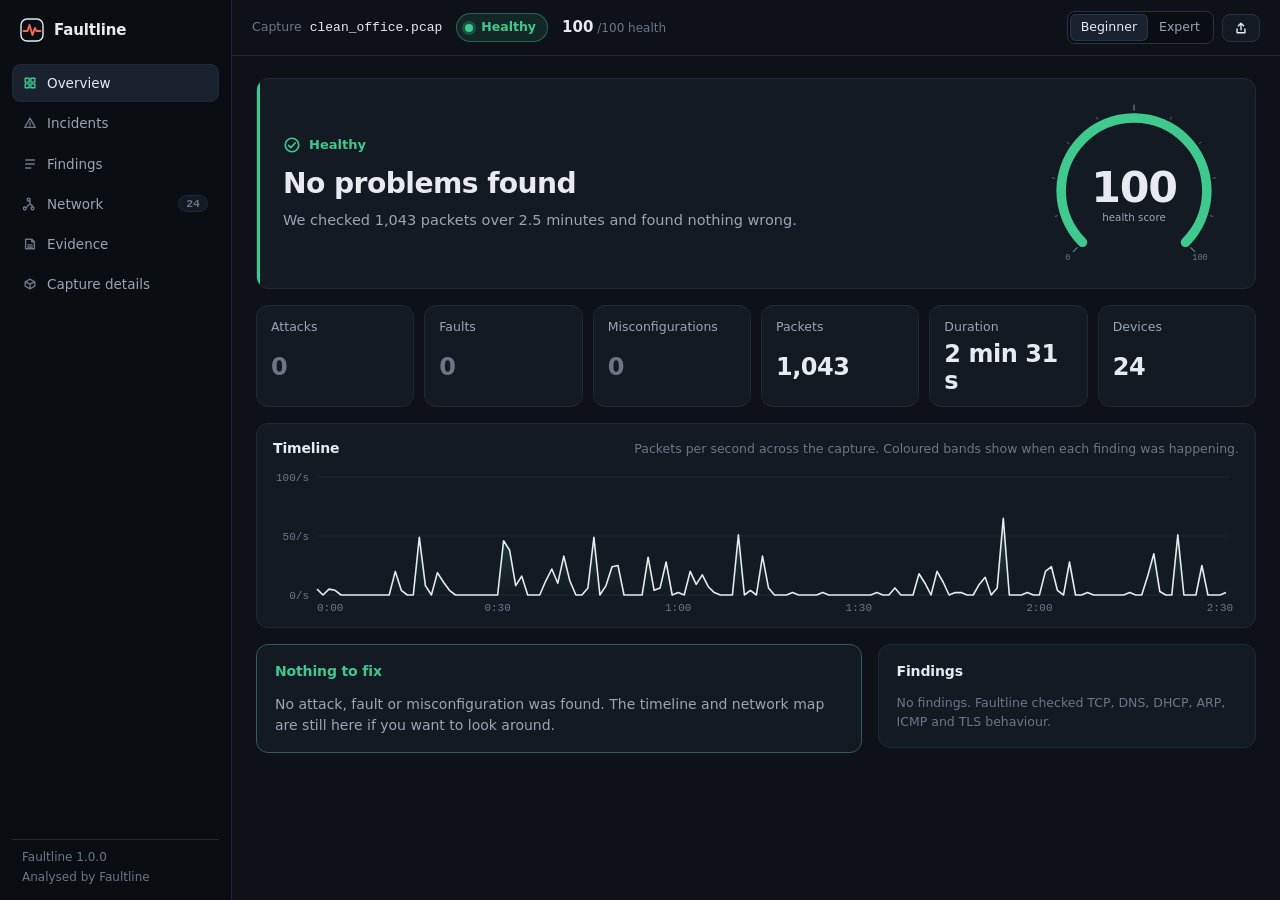
==== commit 63dd32e3: "Public demo on Vercel: https://faultline-pi.vercel.app api/index.py serves the same dashboard in hos" ====
--- a/docs/examples/clean_office.html
+++ b/docs/examples/clean_office.html
@@ -2,7 +2,7 @@
 <html lang="en">
 <head>
 <meta charset="utf-8">
-<meta http-equiv="Content-Security-Policy" content="default-src &#x27;none&#x27;; script-src &#x27;sha256-qjW1DOJd7FUbb4Ae1MaEC4soel+pBbjhgLdWqMRyf/w=&#x27;; style-src &#x27;sha256-8ZL1HhOX4mK3O0ajT1dtf+nxtz8anHG6JlFjmfH65T8=&#x27;; img-src data:; font-src &#x27;none&#x27;; connect-src &#x27;none&#x27;; object-src &#x27;none&#x27;; media-src &#x27;none&#x27;; frame-src &#x27;none&#x27;; worker-src &#x27;none&#x27;; manifest-src &#x27;none&#x27;; base-uri &#x27;none&#x27;; form-action &#x27;none&#x27;">
+<meta http-equiv="Content-Security-Policy" content="default-src &#x27;none&#x27;; script-src &#x27;sha256-ctoquEir3794ALZNpUcv2tEl3cZBvgRZR6IKuWjICKg=&#x27;; style-src &#x27;sha256-8ZL1HhOX4mK3O0ajT1dtf+nxtz8anHG6JlFjmfH65T8=&#x27;; img-src data:; font-src &#x27;none&#x27;; connect-src &#x27;none&#x27;; object-src &#x27;none&#x27;; media-src &#x27;none&#x27;; frame-src &#x27;none&#x27;; worker-src &#x27;none&#x27;; manifest-src &#x27;none&#x27;; base-uri &#x27;none&#x27;; form-action &#x27;none&#x27;">
 <meta name="referrer" content="no-referrer">
 <meta name="viewport" content="width=device-width, initial-scale=1">
 <meta name="color-scheme" content="dark light">
@@ -562,7 +562,7 @@
 <body>
 <div id="app"></div>
 <noscript><p>This report needs JavaScript to display. The raw data is embedded in this file as JSON.</p></noscript>
-<script type="application/json" id="faultline-data">{"tool":{"name":"Faultline","version":"1.0.0"},"generated_at":"2026-11-01T15:52:31+05:30","capture":{"name":"clean_office.pcap","format":"pcap","compressed":false,"file_bytes":507237,"packets":1043,"bytes_captured":490525,"linktypes":[1],"first_ts":1793462400.5,"last_ts":1793462551.867157,"duration":151.36715698242188,"truncated":false,"limited":false,"warnings":[],"sha256":"dfdbe41912b04ff6413adbdb8001c46a2e7a526dc6bc5adfe3addebf2c9013d5","malformed_packets":0},"verdict":{"status":"healthy","headline":"No faults or attacks found.","summary":"We checked 1,043 packets over 2.5 minutes and found nothing wrong.","score":100,"counts":{"attack":0,"fault":0,"misconfig":0,"info":0}},"findings":[],"incidents":[],"hosts":[{"ip":"192.168.1.15","macs":["dc:a6:32:13:af:16"],"first_ts":1793462441.18718,"last_ts":1793462538.353548,"packets_sent":107,"packets_recv":126,"bytes_sent":14303,"roles":[],"names":[],"local":true},{"ip":"192.168.1.12","macs":["a4:83:e7:12:ac:0f"],"first_ts":1793462422.424209,"last_ts":1793462551.867157,"packets_sent":51,"packets_recv":64,"bytes_sent":5975,"roles":[],"names":[],"local":true},{"ip":"192.168.1.55","macs":["c8:e2:65:1a:d7:47"],"first_ts":1793462417.72902,"last_ts":1793462460.78799,"packets_sent":47,"packets_recv":65,"bytes_sent":5538,"roles":[],"names":[],"local":true},{"ip":"192.168.1.11","macs":["3c:22:fb:11:ab:08"],"first_ts":1793462421.546896,"last_ts":1793462525.970384,"packets_sent":49,"packets_recv":50,"bytes_sent":6893,"roles":[],"names":[],"local":true},{"ip":"192.168.1.1","macs":["3c:84:6a:12:34:01"],"first_ts":1793462400.509733,"last_ts":1793462547.078476,"packets_sent":44,"packets_recv":42,"bytes_sent":4767,"roles":["dhcp-server","dns-server","gateway"],"names":[],"local":true},{"ip":"192.168.1.10","macs":["f4:5c:89:10:aa:01"],"first_ts":1793462432.331751,"last_ts":1793462465.59432,"packets_sent":38,"packets_recv":38,"bytes_sent":6158,"roles":[],"names":[],"local":true},{"ip":"192.168.1.40","macs":["8c:85:90:18:c8:39"],"first_ts":1793462402.695044,"last_ts":1793462535.653986,"packets_sent":36,"packets_recv":39,"bytes_sent":4600,"roles":[],"names":[],"local":true},{"ip":"192.168.1.21","macs":["00:1a:a0:15:b5:24"],"first_ts":1793462472.189163,"last_ts":1793462543.676327,"packets_sent":33,"packets_recv":42,"bytes_sent":4691,"roles":[],"names":[],"local":true},{"ip":"192.168.1.31","macs":["f0:18:98:17:bf:32"],"first_ts":1793462402.992871,"last_ts":1793462528.906241,"packets_sent":32,"packets_recv":36,"bytes_sent":4196,"roles":[],"names":[],"local":true},{"ip":"192.168.1.60","macs":["9c:b6:d0:1b:dc:4e"],"first_ts":1793462420.828512,"last_ts":1793462506.03837,"packets_sent":34,"packets_recv":33,"bytes_sent":4448,"roles":[],"names":[],"local":true},{"ip":"192.168.1.30","macs":["28:d2:44:16:be:2b"],"first_ts":1793462441.971228,"last_ts":1793462547.375787,"packets_sent":25,"packets_recv":26,"bytes_sent":3981,"roles":[],"names":[],"local":true},{"ip":"192.168.1.45","macs":["e4:5f:01:19:cd:40"],"first_ts":1793462431.937092,"last_ts":1793462493.099263,"packets_sent":15,"packets_recv":15,"bytes_sent":1798,"roles":[],"names":[],"local":true},{"ip":"192.168.1.20","macs":["b8:27:eb:14:b4:1d"],"first_ts":1793462496.367657,"last_ts":1793462496.387027,"packets_sent":1,"packets_recv":1,"bytes_sent":81,"roles":[],"names":[],"local":true},{"ip":"198.51.100.60","macs":[],"first_ts":1793462417.740452,"last_ts":1793462543.676327,"packets_sent":116,"packets_recv":88,"bytes_sent":126656,"roles":[],"names":[],"local":false},{"ip":"198.51.100.20","macs":[],"first_ts":1793462448.873944,"last_ts":1793462540.020402,"packets_sent":82,"packets_recv":66,"bytes_sent":82778,"roles":[],"names":[],"local":false},{"ip":"198.51.100.5","macs":[],"first_ts":1793462431.74689,"last_ts":1793462538.353548,"packets_sent":67,"packets_recv":60,"bytes_sent":51804,"roles":[],"names":[],"local":false},{"ip":"198.51.100.44","macs":[],"first_ts":1793462413.472582,"last_ts":1793462522.072041,"packets_sent":54,"packets_recv":55,"bytes_sent":29858,"roles":[],"names":[],"local":false},{"ip":"203.0.113.25","macs":[],"first_ts":1793462439.503027,"last_ts":1793462446.704951,"packets_sent":43,"packets_recv":34,"bytes_sent":43736,"roles":[],"names":[],"local":false},{"ip":"203.0.113.10","macs":[],"first_ts":1793462431.96709,"last_ts":1793462523.241364,"packets_sent":39,"packets_recv":37,"bytes_sent":27445,"roles":[],"names":[],"local":false},{"ip":"203.0.113.200","macs":[],"first_ts":1793462449.957357,"last_ts":1793462525.970384,"packets_sent":26,"packets_recv":25,"bytes_sent":16667,"roles":[],"names":[],"local":false},{"ip":"203.0.113.81","macs":[],"first_ts":1793462500.666498,"last_ts":1793462547.375787,"packets_sent":25,"packets_recv":24,"bytes_sent":16812,"roles":[],"names":[],"local":false},{"ip":"203.0.113.80","macs":[],"first_ts":1793462455.835918,"last_ts":1793462456.260046,"packets_sent":19,"packets_recv":15,"bytes_sent":19036,"roles":[],"names":[],"local":false},{"ip":"203.0.113.123","macs":[],"first_ts":1793462403.0,"last_ts":1793462551.867157,"packets_sent":12,"packets_recv":12,"bytes_sent":1080,"roles":[],"names":[],"local":false},{"ip":"93.184.216.34","macs":[],"first_ts":1793462510.846946,"last_ts":1793462511.603496,"packets_sent":10,"packets_recv":10,"bytes_sent":5028,"roles":[],"names":[],"local":false}],"stats":{"protocols":{"TCP":703,"TLS":184,"DNS":84,"ARP":36,"UDP":24,"HTTP":8,"DHCP":4},"top_talkers":[{"ip":"198.51.100.60","packets":116,"bytes":126656,"local":false},{"ip":"198.51.100.20","packets":82,"bytes":82778,"local":false},{"ip":"198.51.100.5","packets":67,"bytes":51804,"local":false},{"ip":"203.0.113.25","packets":43,"bytes":43736,"local":false},{"ip":"198.51.100.44","packets":54,"bytes":29858,"local":false},{"ip":"203.0.113.10","packets":39,"bytes":27445,"local":false},{"ip":"203.0.113.80","packets":19,"bytes":19036,"local":false},{"ip":"203.0.113.81","packets":25,"bytes":16812,"local":false},{"ip":"203.0.113.200","packets":26,"bytes":16667,"local":false},{"ip":"192.168.1.15","packets":107,"bytes":14303,"local":true}],"conversations":[{"a":"192.168.1.40","b":"198.51.100.20","proto":"TCP","packets":47,"bytes":20839},{"a":"192.168.1.55","b":"198.51.100.60","proto":"TCP","packets":45,"bytes":33096},{"a":"192.168.1.55","b":"203.0.113.25","proto":"TCP","packets":45,"bytes":33066},{"a":"192.168.1.12","b":"198.51.100.60","proto":"TCP","packets":45,"bytes":33994},{"a":"192.168.1.15","b":"198.51.100.20","proto":"TCP","packets":43,"bytes":32066},{"a":"192.168.1.21","b":"198.51.100.60","proto":"TCP","packets":43,"bytes":32186},{"a":"192.168.1.15","b":"198.51.100.5","proto":"TCP","packets":39,"bytes":15419},{"a":"192.168.1.11","b":"203.0.113.200","proto":"TCP","packets":37,"bytes":9642},{"a":"192.168.1.60","b":"198.51.100.44","proto":"TCP","packets":31,"bytes":5779},{"a":"192.168.1.31","b":"198.51.100.5","proto":"TCP","packets":30,"bytes":17769},{"a":"192.168.1.12","b":"198.51.100.20","proto":"TCP","packets":30,"bytes":17068},{"a":"192.168.1.15","b":"203.0.113.80","proto":"TCP","packets":28,"bytes":16419},{"a":"192.168.1.15","b":"203.0.113.10","proto":"TCP","packets":24,"bytes":10578},{"a":"192.168.1.15","b":"198.51.100.60","proto":"TCP","packets":21,"bytes":8218},{"a":"192.168.1.10","b":"203.0.113.25","proto":"TCP","packets":18,"bytes":4271}],"timeline":{"start":1793462400.5,"bucket_seconds":1,"series":[{"t":1793462400,"packets":5,"bytes":1410},{"t":1793462401,"packets":0,"bytes":0},{"t":1793462402,"packets":5,"bytes":210},{"t":1793462403,"packets":4,"bytes":360},{"t":1793462404,"packets":0,"bytes":0},{"t":1793462405,"packets":0,"bytes":0},{"t":1793462406,"packets":0,"bytes":0},{"t":1793462407,"packets":0,"bytes":0},{"t":1793462408,"packets":0,"bytes":0},{"t":1793462409,"packets":0,"bytes":0},{"t":1793462410,"packets":0,"bytes":0},{"t":1793462411,"packets":0,"bytes":0},{"t":1793462412,"packets":0,"bytes":0},{"t":1793462413,"packets":20,"bytes":8001},{"t":1793462414,"packets":4,"bytes":264},{"t":1793462415,"packets":0,"bytes":0},{"t":1793462416,"packets":0,"bytes":0},{"t":1793462417,"packets":49,"bytes":37026},{"t":1793462418,"packets":8,"bytes":2811},{"t":1793462419,"packets":0,"bytes":0},{"t":1793462420,"packets":19,"bytes":5094},{"t":1793462421,"packets":11,"bytes":2912},{"t":1793462422,"packets":4,"bytes":264},{"t":1793462423,"packets":0,"bytes":0},{"t":1793462424,"packets":0,"bytes":0},{"t":1793462425,"packets":0,"bytes":0},{"t":1793462426,"packets":0,"bytes":0},{"t":1793462427,"packets":0,"bytes":0},{"t":1793462428,"packets":0,"bytes":0},{"t":1793462429,"packets":0,"bytes":0},{"t":1793462430,"packets":0,"bytes":0},{"t":1793462431,"packets":46,"bytes":23460},{"t":1793462432,"packets":38,"bytes":13001},{"t":1793462433,"packets":8,"bytes":618},{"t":1793462434,"packets":16,"bytes":4456},{"t":1793462435,"packets":0,"bytes":0},{"t":1793462436,"packets":0,"bytes":0},{"t":1793462437,"packets":0,"bytes":0},{"t":1793462438,"packets":12,"bytes":4194},{"t":1793462439,"packets":22,"bytes":6967},{"t":1793462440,"packets":10,"bytes":4338},{"t":1793462441,"packets":33,"bytes":14831},{"t":1793462442,"packets":12,"bytes":5223},{"t":1793462443,"packets":0,"bytes":0},{"t":1793462444,"packets":0,"bytes":0},{"t":1793462445,"packets":6,"bytes":714},{"t":1793462446,"packets":49,"bytes":37294},{"t":1793462447,"packets":0,"bytes":0},{"t":1793462448,"packets":8,"bytes":792},{"t":1793462449,"packets":24,"bytes":11013},{"t":1793462450,"packets":25,"bytes":10465},{"t":1793462451,"packets":0,"bytes":0},{"t":1793462452,"packets":0,"bytes":0},{"t":1793462453,"packets":0,"bytes":0},{"t":1793462454,"packets":0,"bytes":0},{"t":1793462455,"packets":32,"bytes":20803},{"t":1793462456,"packets":4,"bytes":264},{"t":1793462457,"packets":6,"bytes":714},{"t":1793462458,"packets":28,"bytes":16252},{"t":1793462459,"packets":0,"bytes":0},{"t":1793462460,"packets":2,"bytes":180},{"t":1793462461,"packets":0,"bytes":0},{"t":1793462462,"packets":20,"bytes":7184},{"t":1793462463,"packets":9,"bytes":1967},{"t":1793462464,"packets":17,"bytes":5237},{"t":1793462465,"packets":7,"bytes":1962},{"t":1793462466,"packets":2,"bytes":84},{"t":1793462467,"packets":0,"bytes":0},{"t":1793462468,"packets":0,"bytes":0},{"t":1793462469,"packets":0,"bytes":0},{"t":1793462470,"packets":51,"bytes":36831},{"t":1793462471,"packets":0,"bytes":0},{"t":1793462472,"packets":4,"bytes":168},{"t":1793462473,"packets":0,"bytes":0},{"t":1793462474,"packets":33,"bytes":20431},{"t":1793462475,"packets":6,"bytes":1660},{"t":1793462476,"packets":0,"bytes":0},{"t":1793462477,"packets":0,"bytes":0},{"t":1793462478,"packets":0,"bytes":0},{"t":1793462479,"packets":2,"bytes":192},{"t":1793462480,"packets":0,"bytes":0},{"t":1793462481,"packets":0,"bytes":0},{"t":1793462482,"packets":0,"bytes":0},{"t":1793462483,"packets":0,"bytes":0},{"t":1793462484,"packets":2,"bytes":84},{"t":1793462485,"packets":0,"bytes":0},{"t":1793462486,"packets":0,"bytes":0},{"t":1793462487,"packets":0,"bytes":0},{"t":1793462488,"packets":0,"bytes":0},{"t":1793462489,"packets":0,"bytes":0},{"t":1793462490,"packets":0,"bytes":0},{"t":1793462491,"packets":0,"bytes":0},{"t":1793462492,"packets":0,"bytes":0},{"t":1793462493,"packets":2,"bytes":180},{"t":1793462494,"packets":0,"bytes":0},{"t":1793462495,"packets":0,"bytes":0},{"t":1793462496,"packets":6,"bytes":440},{"t":1793462497,"packets":0,"bytes":0},{"t":1793462498,"packets":0,"bytes":0},{"t":1793462499,"packets":0,"bytes":0},{"t":1793462500,"packets":18,"bytes":6554},{"t":1793462501,"packets":10,"bytes":3970},{"t":1793462502,"packets":0,"bytes":0},{"t":1793462503,"packets":20,"bytes":8381},{"t":1793462504,"packets":11,"bytes":6484},{"t":1793462505,"packets":0,"bytes":0},{"t":1793462506,"packets":2,"bytes":180},{"t":1793462507,"packets":2,"bytes":180},{"t":1793462508,"packets":0,"bytes":0},{"t":1793462509,"packets":0,"bytes":0},{"t":1793462510,"packets":9,"bytes":2867},{"t":1793462511,"packets":15,"bytes":4316},{"t":1793462512,"packets":0,"bytes":0},{"t":1793462513,"packets":6,"bytes":626},{"t":1793462514,"packets":65,"bytes":44342},{"t":1793462515,"packets":0,"bytes":0},{"t":1793462516,"packets":0,"bytes":0},{"t":1793462517,"packets":0,"bytes":0},{"t":1793462518,"packets":2,"bytes":180},{"t":1793462519,"packets":0,"bytes":0},{"t":1793462520,"packets":0,"bytes":0},{"t":1793462521,"packets":20,"bytes":8137},{"t":1793462522,"packets":24,"bytes":8939},{"t":1793462523,"packets":4,"bytes":264},{"t":1793462524,"packets":0,"bytes":0},{"t":1793462525,"packets":28,"bytes":9932},{"t":1793462526,"packets":0,"bytes":0},{"t":1793462527,"packets":0,"bytes":0},{"t":1793462528,"packets":2,"bytes":84},{"t":1793462529,"packets":0,"bytes":0},{"t":1793462530,"packets":0,"bytes":0},{"t":1793462531,"packets":0,"bytes":0},{"t":1793462532,"packets":0,"bytes":0},{"t":1793462533,"packets":0,"bytes":0},{"t":1793462534,"packets":0,"bytes":0},{"t":1793462535,"packets":2,"bytes":180},{"t":1793462536,"packets":0,"bytes":0},{"t":1793462537,"packets":0,"bytes":0},{"t":1793462538,"packets":16,"bytes":4458},{"t":1793462539,"packets":35,"bytes":21779},{"t":1793462540,"packets":3,"bytes":198},{"t":1793462541,"packets":0,"bytes":0},{"t":1793462542,"packets":0,"bytes":0},{"t":1793462543,"packets":51,"bytes":37200},{"t":1793462544,"packets":0,"bytes":0},{"t":1793462545,"packets":0,"bytes":0},{"t":1793462546,"packets":0,"bytes":0},{"t":1793462547,"packets":25,"bytes":10743},{"t":1793462548,"packets":0,"bytes":0},{"t":1793462549,"packets":0,"bytes":0},{"t":1793462550,"packets":0,"bytes":0},{"t":1793462551,"packets":2,"bytes":180}],"markers":[]}},"redacted":false,"warnings":[],"analysis_seconds":0.025}</script>
+<script type="application/json" id="faultline-data">{"tool":{"name":"Faultline","version":"1.0.0"},"generated_at":"2026-11-01T17:51:23+05:30","capture":{"name":"clean_office.pcap","format":"pcap","compressed":false,"file_bytes":507237,"packets":1043,"bytes_captured":490525,"linktypes":[1],"first_ts":1793462400.5,"last_ts":1793462551.867157,"duration":151.36715698242188,"truncated":false,"limited":false,"warnings":[],"sha256":"dfdbe41912b04ff6413adbdb8001c46a2e7a526dc6bc5adfe3addebf2c9013d5","malformed_packets":0},"verdict":{"status":"healthy","headline":"No faults or attacks found.","summary":"We checked 1,043 packets over 2.5 minutes and found nothing wrong.","score":100,"counts":{"attack":0,"fault":0,"misconfig":0,"info":0}},"findings":[],"incidents":[],"hosts":[{"ip":"192.168.1.15","macs":["dc:a6:32:13:af:16"],"first_ts":1793462441.18718,"last_ts":1793462538.353548,"packets_sent":107,"packets_recv":126,"bytes_sent":14303,"roles":[],"names":[],"local":true},{"ip":"192.168.1.12","macs":["a4:83:e7:12:ac:0f"],"first_ts":1793462422.424209,"last_ts":1793462551.867157,"packets_sent":51,"packets_recv":64,"bytes_sent":5975,"roles":[],"names":[],"local":true},{"ip":"192.168.1.55","macs":["c8:e2:65:1a:d7:47"],"first_ts":1793462417.72902,"last_ts":1793462460.78799,"packets_sent":47,"packets_recv":65,"bytes_sent":5538,"roles":[],"names":[],"local":true},{"ip":"192.168.1.11","macs":["3c:22:fb:11:ab:08"],"first_ts":1793462421.546896,"last_ts":1793462525.970384,"packets_sent":49,"packets_recv":50,"bytes_sent":6893,"roles":[],"names":[],"local":true},{"ip":"192.168.1.1","macs":["3c:84:6a:12:34:01"],"first_ts":1793462400.509733,"last_ts":1793462547.078476,"packets_sent":44,"packets_recv":42,"bytes_sent":4767,"roles":["dhcp-server","dns-server","gateway"],"names":[],"local":true},{"ip":"192.168.1.10","macs":["f4:5c:89:10:aa:01"],"first_ts":1793462432.331751,"last_ts":1793462465.59432,"packets_sent":38,"packets_recv":38,"bytes_sent":6158,"roles":[],"names":[],"local":true},{"ip":"192.168.1.40","macs":["8c:85:90:18:c8:39"],"first_ts":1793462402.695044,"last_ts":1793462535.653986,"packets_sent":36,"packets_recv":39,"bytes_sent":4600,"roles":[],"names":[],"local":true},{"ip":"192.168.1.21","macs":["00:1a:a0:15:b5:24"],"first_ts":1793462472.189163,"last_ts":1793462543.676327,"packets_sent":33,"packets_recv":42,"bytes_sent":4691,"roles":[],"names":[],"local":true},{"ip":"192.168.1.31","macs":["f0:18:98:17:bf:32"],"first_ts":1793462402.992871,"last_ts":1793462528.906241,"packets_sent":32,"packets_recv":36,"bytes_sent":4196,"roles":[],"names":[],"local":true},{"ip":"192.168.1.60","macs":["9c:b6:d0:1b:dc:4e"],"first_ts":1793462420.828512,"last_ts":1793462506.03837,"packets_sent":34,"packets_recv":33,"bytes_sent":4448,"roles":[],"names":[],"local":true},{"ip":"192.168.1.30","macs":["28:d2:44:16:be:2b"],"first_ts":1793462441.971228,"last_ts":1793462547.375787,"packets_sent":25,"packets_recv":26,"bytes_sent":3981,"roles":[],"names":[],"local":true},{"ip":"192.168.1.45","macs":["e4:5f:01:19:cd:40"],"first_ts":1793462431.937092,"last_ts":1793462493.099263,"packets_sent":15,"packets_recv":15,"bytes_sent":1798,"roles":[],"names":[],"local":true},{"ip":"192.168.1.20","macs":["b8:27:eb:14:b4:1d"],"first_ts":1793462496.367657,"last_ts":1793462496.387027,"packets_sent":1,"packets_recv":1,"bytes_sent":81,"roles":[],"names":[],"local":true},{"ip":"198.51.100.60","macs":[],"first_ts":1793462417.740452,"last_ts":1793462543.676327,"packets_sent":116,"packets_recv":88,"bytes_sent":126656,"roles":[],"names":[],"local":false},{"ip":"198.51.100.20","macs":[],"first_ts":1793462448.873944,"last_ts":1793462540.020402,"packets_sent":82,"packets_recv":66,"bytes_sent":82778,"roles":[],"names":[],"local":false},{"ip":"198.51.100.5","macs":[],"first_ts":1793462431.74689,"last_ts":1793462538.353548,"packets_sent":67,"packets_recv":60,"bytes_sent":51804,"roles":[],"names":[],"local":false},{"ip":"198.51.100.44","macs":[],"first_ts":1793462413.472582,"last_ts":1793462522.072041,"packets_sent":54,"packets_recv":55,"bytes_sent":29858,"roles":[],"names":[],"local":false},{"ip":"203.0.113.25","macs":[],"first_ts":1793462439.503027,"last_ts":1793462446.704951,"packets_sent":43,"packets_recv":34,"bytes_sent":43736,"roles":[],"names":[],"local":false},{"ip":"203.0.113.10","macs":[],"first_ts":1793462431.96709,"last_ts":1793462523.241364,"packets_sent":39,"packets_recv":37,"bytes_sent":27445,"roles":[],"names":[],"local":false},{"ip":"203.0.113.200","macs":[],"first_ts":1793462449.957357,"last_ts":1793462525.970384,"packets_sent":26,"packets_recv":25,"bytes_sent":16667,"roles":[],"names":[],"local":false},{"ip":"203.0.113.81","macs":[],"first_ts":1793462500.666498,"last_ts":1793462547.375787,"packets_sent":25,"packets_recv":24,"bytes_sent":16812,"roles":[],"names":[],"local":false},{"ip":"203.0.113.80","macs":[],"first_ts":1793462455.835918,"last_ts":1793462456.260046,"packets_sent":19,"packets_recv":15,"bytes_sent":19036,"roles":[],"names":[],"local":false},{"ip":"203.0.113.123","macs":[],"first_ts":1793462403.0,"last_ts":1793462551.867157,"packets_sent":12,"packets_recv":12,"bytes_sent":1080,"roles":[],"names":[],"local":false},{"ip":"93.184.216.34","macs":[],"first_ts":1793462510.846946,"last_ts":1793462511.603496,"packets_sent":10,"packets_recv":10,"bytes_sent":5028,"roles":[],"names":[],"local":false}],"stats":{"protocols":{"TCP":703,"TLS":184,"DNS":84,"ARP":36,"UDP":24,"HTTP":8,"DHCP":4},"top_talkers":[{"ip":"198.51.100.60","packets":116,"bytes":126656,"local":false},{"ip":"198.51.100.20","packets":82,"bytes":82778,"local":false},{"ip":"198.51.100.5","packets":67,"bytes":51804,"local":false},{"ip":"203.0.113.25","packets":43,"bytes":43736,"local":false},{"ip":"198.51.100.44","packets":54,"bytes":29858,"local":false},{"ip":"203.0.113.10","packets":39,"bytes":27445,"local":false},{"ip":"203.0.113.80","packets":19,"bytes":19036,"local":false},{"ip":"203.0.113.81","packets":25,"bytes":16812,"local":false},{"ip":"203.0.113.200","packets":26,"bytes":16667,"local":false},{"ip":"192.168.1.15","packets":107,"bytes":14303,"local":true}],"conversations":[{"a":"192.168.1.40","b":"198.51.100.20","proto":"TCP","packets":47,"bytes":20839},{"a":"192.168.1.55","b":"198.51.100.60","proto":"TCP","packets":45,"bytes":33096},{"a":"192.168.1.55","b":"203.0.113.25","proto":"TCP","packets":45,"bytes":33066},{"a":"192.168.1.12","b":"198.51.100.60","proto":"TCP","packets":45,"bytes":33994},{"a":"192.168.1.15","b":"198.51.100.20","proto":"TCP","packets":43,"bytes":32066},{"a":"192.168.1.21","b":"198.51.100.60","proto":"TCP","packets":43,"bytes":32186},{"a":"192.168.1.15","b":"198.51.100.5","proto":"TCP","packets":39,"bytes":15419},{"a":"192.168.1.11","b":"203.0.113.200","proto":"TCP","packets":37,"bytes":9642},{"a":"192.168.1.60","b":"198.51.100.44","proto":"TCP","packets":31,"bytes":5779},{"a":"192.168.1.31","b":"198.51.100.5","proto":"TCP","packets":30,"bytes":17769},{"a":"192.168.1.12","b":"198.51.100.20","proto":"TCP","packets":30,"bytes":17068},{"a":"192.168.1.15","b":"203.0.113.80","proto":"TCP","packets":28,"bytes":16419},{"a":"192.168.1.15","b":"203.0.113.10","proto":"TCP","packets":24,"bytes":10578},{"a":"192.168.1.15","b":"198.51.100.60","proto":"TCP","packets":21,"bytes":8218},{"a":"192.168.1.10","b":"203.0.113.25","proto":"TCP","packets":18,"bytes":4271}],"timeline":{"start":1793462400.5,"bucket_seconds":1,"series":[{"t":1793462400,"packets":5,"bytes":1410},{"t":1793462401,"packets":0,"bytes":0},{"t":1793462402,"packets":5,"bytes":210},{"t":1793462403,"packets":4,"bytes":360},{"t":1793462404,"packets":0,"bytes":0},{"t":1793462405,"packets":0,"bytes":0},{"t":1793462406,"packets":0,"bytes":0},{"t":1793462407,"packets":0,"bytes":0},{"t":1793462408,"packets":0,"bytes":0},{"t":1793462409,"packets":0,"bytes":0},{"t":1793462410,"packets":0,"bytes":0},{"t":1793462411,"packets":0,"bytes":0},{"t":1793462412,"packets":0,"bytes":0},{"t":1793462413,"packets":20,"bytes":8001},{"t":1793462414,"packets":4,"bytes":264},{"t":1793462415,"packets":0,"bytes":0},{"t":1793462416,"packets":0,"bytes":0},{"t":1793462417,"packets":49,"bytes":37026},{"t":1793462418,"packets":8,"bytes":2811},{"t":1793462419,"packets":0,"bytes":0},{"t":1793462420,"packets":19,"bytes":5094},{"t":1793462421,"packets":11,"bytes":2912},{"t":1793462422,"packets":4,"bytes":264},{"t":1793462423,"packets":0,"bytes":0},{"t":1793462424,"packets":0,"bytes":0},{"t":1793462425,"packets":0,"bytes":0},{"t":1793462426,"packets":0,"bytes":0},{"t":1793462427,"packets":0,"bytes":0},{"t":1793462428,"packets":0,"bytes":0},{"t":1793462429,"packets":0,"bytes":0},{"t":1793462430,"packets":0,"bytes":0},{"t":1793462431,"packets":46,"bytes":23460},{"t":1793462432,"packets":38,"bytes":13001},{"t":1793462433,"packets":8,"bytes":618},{"t":1793462434,"packets":16,"bytes":4456},{"t":1793462435,"packets":0,"bytes":0},{"t":1793462436,"packets":0,"bytes":0},{"t":1793462437,"packets":0,"bytes":0},{"t":1793462438,"packets":12,"bytes":4194},{"t":1793462439,"packets":22,"bytes":6967},{"t":1793462440,"packets":10,"bytes":4338},{"t":1793462441,"packets":33,"bytes":14831},{"t":1793462442,"packets":12,"bytes":5223},{"t":1793462443,"packets":0,"bytes":0},{"t":1793462444,"packets":0,"bytes":0},{"t":1793462445,"packets":6,"bytes":714},{"t":1793462446,"packets":49,"bytes":37294},{"t":1793462447,"packets":0,"bytes":0},{"t":1793462448,"packets":8,"bytes":792},{"t":1793462449,"packets":24,"bytes":11013},{"t":1793462450,"packets":25,"bytes":10465},{"t":1793462451,"packets":0,"bytes":0},{"t":1793462452,"packets":0,"bytes":0},{"t":1793462453,"packets":0,"bytes":0},{"t":1793462454,"packets":0,"bytes":0},{"t":1793462455,"packets":32,"bytes":20803},{"t":1793462456,"packets":4,"bytes":264},{"t":1793462457,"packets":6,"bytes":714},{"t":1793462458,"packets":28,"bytes":16252},{"t":1793462459,"packets":0,"bytes":0},{"t":1793462460,"packets":2,"bytes":180},{"t":1793462461,"packets":0,"bytes":0},{"t":1793462462,"packets":20,"bytes":7184},{"t":1793462463,"packets":9,"bytes":1967},{"t":1793462464,"packets":17,"bytes":5237},{"t":1793462465,"packets":7,"bytes":1962},{"t":1793462466,"packets":2,"bytes":84},{"t":1793462467,"packets":0,"bytes":0},{"t":1793462468,"packets":0,"bytes":0},{"t":1793462469,"packets":0,"bytes":0},{"t":1793462470,"packets":51,"bytes":36831},{"t":1793462471,"packets":0,"bytes":0},{"t":1793462472,"packets":4,"bytes":168},{"t":1793462473,"packets":0,"bytes":0},{"t":1793462474,"packets":33,"bytes":20431},{"t":1793462475,"packets":6,"bytes":1660},{"t":1793462476,"packets":0,"bytes":0},{"t":1793462477,"packets":0,"bytes":0},{"t":1793462478,"packets":0,"bytes":0},{"t":1793462479,"packets":2,"bytes":192},{"t":1793462480,"packets":0,"bytes":0},{"t":1793462481,"packets":0,"bytes":0},{"t":1793462482,"packets":0,"bytes":0},{"t":1793462483,"packets":0,"bytes":0},{"t":1793462484,"packets":2,"bytes":84},{"t":1793462485,"packets":0,"bytes":0},{"t":1793462486,"packets":0,"bytes":0},{"t":1793462487,"packets":0,"bytes":0},{"t":1793462488,"packets":0,"bytes":0},{"t":1793462489,"packets":0,"bytes":0},{"t":1793462490,"packets":0,"bytes":0},{"t":1793462491,"packets":0,"bytes":0},{"t":1793462492,"packets":0,"bytes":0},{"t":1793462493,"packets":2,"bytes":180},{"t":1793462494,"packets":0,"bytes":0},{"t":1793462495,"packets":0,"bytes":0},{"t":1793462496,"packets":6,"bytes":440},{"t":1793462497,"packets":0,"bytes":0},{"t":1793462498,"packets":0,"bytes":0},{"t":1793462499,"packets":0,"bytes":0},{"t":1793462500,"packets":18,"bytes":6554},{"t":1793462501,"packets":10,"bytes":3970},{"t":1793462502,"packets":0,"bytes":0},{"t":1793462503,"packets":20,"bytes":8381},{"t":1793462504,"packets":11,"bytes":6484},{"t":1793462505,"packets":0,"bytes":0},{"t":1793462506,"packets":2,"bytes":180},{"t":1793462507,"packets":2,"bytes":180},{"t":1793462508,"packets":0,"bytes":0},{"t":1793462509,"packets":0,"bytes":0},{"t":1793462510,"packets":9,"bytes":2867},{"t":1793462511,"packets":15,"bytes":4316},{"t":1793462512,"packets":0,"bytes":0},{"t":1793462513,"packets":6,"bytes":626},{"t":1793462514,"packets":65,"bytes":44342},{"t":1793462515,"packets":0,"bytes":0},{"t":1793462516,"packets":0,"bytes":0},{"t":1793462517,"packets":0,"bytes":0},{"t":1793462518,"packets":2,"bytes":180},{"t":1793462519,"packets":0,"bytes":0},{"t":1793462520,"packets":0,"bytes":0},{"t":1793462521,"packets":20,"bytes":8137},{"t":1793462522,"packets":24,"bytes":8939},{"t":1793462523,"packets":4,"bytes":264},{"t":1793462524,"packets":0,"bytes":0},{"t":1793462525,"packets":28,"bytes":9932},{"t":1793462526,"packets":0,"bytes":0},{"t":1793462527,"packets":0,"bytes":0},{"t":1793462528,"packets":2,"bytes":84},{"t":1793462529,"packets":0,"bytes":0},{"t":1793462530,"packets":0,"bytes":0},{"t":1793462531,"packets":0,"bytes":0},{"t":1793462532,"packets":0,"bytes":0},{"t":1793462533,"packets":0,"bytes":0},{"t":1793462534,"packets":0,"bytes":0},{"t":1793462535,"packets":2,"bytes":180},{"t":1793462536,"packets":0,"bytes":0},{"t":1793462537,"packets":0,"bytes":0},{"t":1793462538,"packets":16,"bytes":4458},{"t":1793462539,"packets":35,"bytes":21779},{"t":1793462540,"packets":3,"bytes":198},{"t":1793462541,"packets":0,"bytes":0},{"t":1793462542,"packets":0,"bytes":0},{"t":1793462543,"packets":51,"bytes":37200},{"t":1793462544,"packets":0,"bytes":0},{"t":1793462545,"packets":0,"bytes":0},{"t":1793462546,"packets":0,"bytes":0},{"t":1793462547,"packets":25,"bytes":10743},{"t":1793462548,"packets":0,"bytes":0},{"t":1793462549,"packets":0,"bytes":0},{"t":1793462550,"packets":0,"bytes":0},{"t":1793462551,"packets":2,"bytes":180}],"markers":[]}},"redacted":false,"warnings":[],"analysis_seconds":0.027}</script>
 <script>/* Faultline report renderer.
  * Security model: every value in the report is untrusted (it comes from packets).
  * Data is read from the embedded JSON data block and turned into DOM nodes with
@@ -998,7 +998,7 @@
     });
     var foot = h("div", { "class": "side-foot" },
       h("p", null, "Faultline " + str(tool.version || "")),
-      h("p", null, redacted ? "Addresses redacted" : "Analysed offline"));
+      h("p", null, redacted ? "Addresses redacted" : "Analysed by Faultline"));
     return h("aside", { "class": "side", "aria-label": "Report sections" },
       h("a", { "class": "brand", href: "#overview", onclick: function (e) { e.preventDefault(); nav("overview"); } },
         brandMark(), h("span", { "class": "brand-name" }, "Faultline")),
